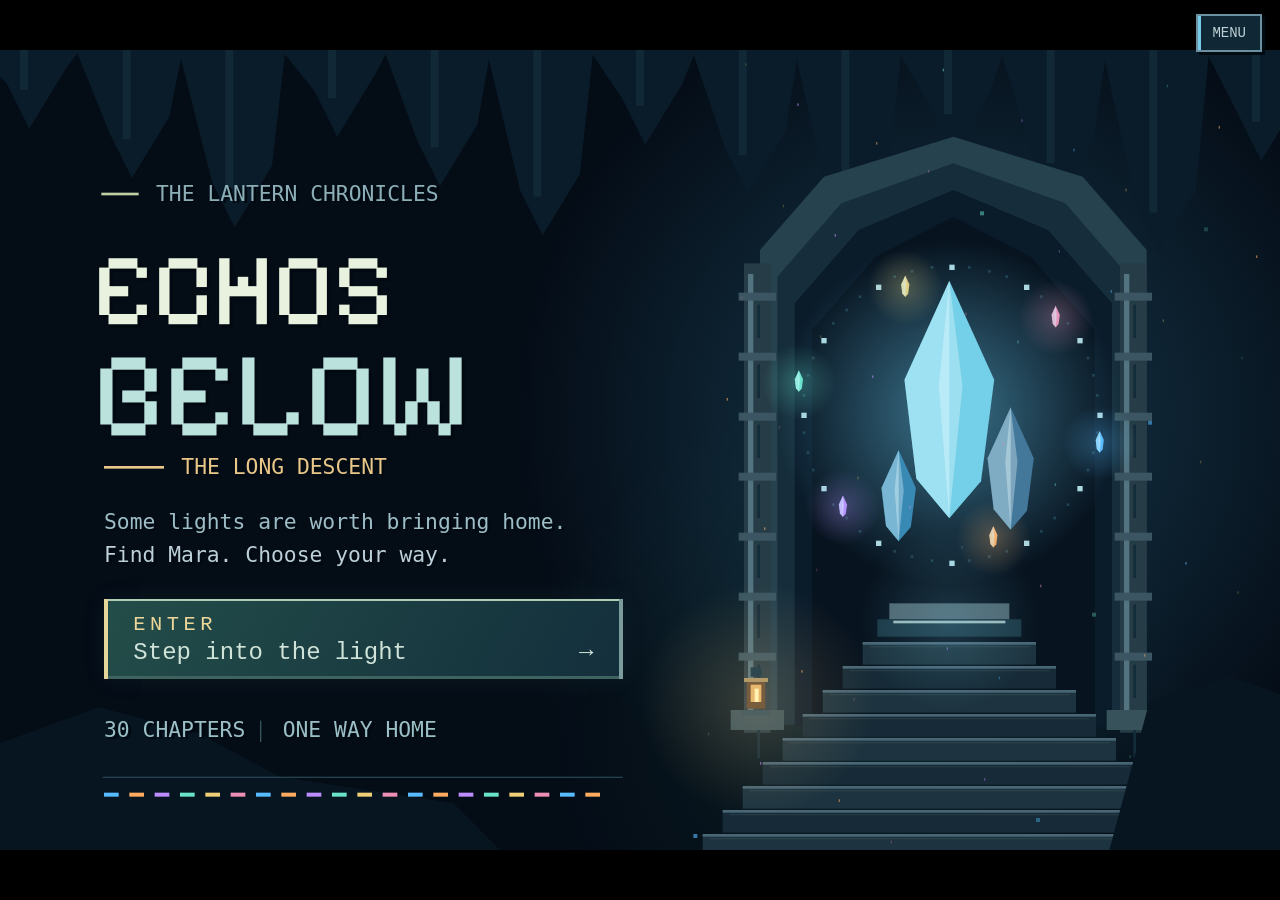
==== echoes_below/index.html @ 2444f286 "Add pixel atmosphere and combat effects with natural voice delivery" ====
<!doctype html>
<html lang="en">
<head>
<meta charset="utf-8"><meta name="viewport" content="width=device-width,initial-scale=1,viewport-fit=cover">
<meta name="theme-color" content="#071018"><link rel="icon" href="./favicon.svg?v=3.4.0" type="image/svg+xml"><link rel="icon" href="./favicon-32.png?v=3.4.0" sizes="32x32" type="image/png"><link rel="apple-touch-icon" href="./apple-touch-icon.png?v=3.4.0" sizes="180x180"><meta name="apple-mobile-web-app-title" content="Echos Below"><meta name="apple-mobile-web-app-capable" content="yes"><meta name="apple-mobile-web-app-status-bar-style" content="black-translucent"><link rel="manifest" href="./manifest.webmanifest">
<title>Echos Below — v3.4.0</title>
<style>
:root{color-scheme:dark;--bg:#0b0b16;--panel:#1a182b;--edge:#655c85;--text:#f5f0ff;--accent:#d8bcff;--mint:#a4f7d2}*{box-sizing:border-box}
body{background:radial-gradient(ellipse at top,#26213b,#0b0b16 70%);font-family:Consolas,'Courier New',monospace;color:var(--text);margin:0;min-height:100vh;padding:12px 12px 35px}
#usernameBadge{position:absolute;top:8px;right:9px;z-index:201;background:#19182de9;color:#bfffe5;border:1px solid #629b89;border-radius:7px;padding:7px 12px;font-weight:bold;font-size:14px}#versionBadge{position:absolute;top:8px;left:9px;z-index:200;background:#201a36ee;color:#dbbaff;border:1px solid #aa88d6;border-radius:7px;padding:7px 11px;font-weight:900;font-size:15px;box-shadow:0 0 12px #0a071b}
.app{width:min(1030px,100%);margin:25px auto 0}.top{display:flex;justify-content:space-between;flex-wrap:wrap;gap:10px;align-items:center;padding:8px 0;color:#cec2e4}.top b{letter-spacing:2px;font-size:17px}.subdued{color:#b4adca}#toast{color:#b1f6d2;min-height:21px;font-size:13px;text-align:right}canvas{display:block;width:100%;height:auto;aspect-ratio:16/10;background:#090810;border:3px solid #9f86c5;image-rendering:pixelated;touch-action:none}button{font:inherit;background:#312849;border:1px solid #8e7db7;padding:9px 13px;border-radius:5px;color:#fff;cursor:pointer}button:hover,button:focus-visible{background:#554470;outline:2px solid #dcc2ff}button:disabled{cursor:not-allowed;opacity:.45}.bar{display:flex;flex-wrap:wrap;gap:8px;align-items:center;justify-content:space-between;margin-top:12px}.bar .left,.bar .right{display:flex;flex-wrap:wrap;gap:7px}.small{font-size:13px;line-height:1.6;color:#bdb4d1}section{background:#171426;border:1px solid var(--edge);padding:13px;border-radius:8px;margin:12px 0}h2{font-size:17px;color:#e0c7ff;margin:0 0 12px}h3{font-size:15px;margin:10px 0;color:#e0c7ff}.two{display:grid;grid-template-columns:1fr 1fr;gap:12px}label{display:inline-flex;gap:6px;align-items:center;margin:5px 5px 5px 0}input,select{font:inherit;color:white;background:#252139;border:1px solid #78698e;padding:8px;border-radius:4px;max-width:100%}#keybindGrid{display:grid;grid-template-columns:repeat(auto-fit,minmax(195px,1fr));gap:6px}#keybindGrid button{margin-left:auto;font-size:12px;min-width:95px}.bindrow{display:flex;align-items:center;border-bottom:1px solid #423950;padding:4px;gap:5px}.bindrow span{flex:1;font-size:13px}.hidden{display:none!important}.notice{border-left:3px solid #a2dbbc;padding-left:9px;color:#b5eacb}#adminPanel{border-color:#c59e66}#adminPanel h2{color:#ffdba3}.inputs{display:flex;flex-wrap:wrap;gap:8px;align-items:center}.controls{margin:5px 0 0}.hint{color:#b7aacb}#accountStatus{font-size:13px;color:#d1b5f1}.footer{margin:20px 0;text-align:center;color:#958aa8;font-size:12px}@media(max-width:720px){.two{grid-template-columns:1fr}body{padding:8px 5px}.app{margin-top:33px}.top b{font-size:14px}.bar{justify-content:center}}
dialog{width:min(720px,94vw);max-height:85vh;overflow:auto;background:#171d30;color:#f1edff;border:1px solid #82bfc7;border-radius:12px;padding:24px;line-height:1.65}dialog::backdrop{background:#030611c9}dialog h2{font-size:22px}dialog button{margin:5px}.quest{border-color:#406b78;background:#111d2c}.quest h2{margin-bottom:5px}.quest p{margin:5px 0}.quest .hint{color:#bce6d9}.journal-memory{border-left:2px solid #76a4b8;padding:8px 14px;margin:12px 0}.journal-memory h3{margin:0}.story-actions{display:flex;flex-wrap:wrap;gap:6px}.quest-location{color:#93b6d0;font-size:13px}#hintText{min-height:1.6em}
</style>
<link rel="preload" href="./fonts/PixelifySans.ttf" as="font" type="font/ttf" crossorigin>
<link rel="stylesheet" href="./player-shell.css?v=3.4.0">
<link rel="stylesheet" href="./multiplayer.css?v=3.4.0">
</head>
<body>
<div id="usernameBadge">GUEST · not logged in</div><div id="versionBadge">ECHOS BELOW · v3.4.0</div>
<div class="app">
  <div class="top"><b>✦ ECHOS BELOW: THE LONG DESCENT</b><div><span id="connectivity">Checking...</span> · <span id="toast" role="status"></span></div></div>
  <canvas id="game" width="960" height="600" tabindex="0" aria-label="Echos Below adventure"></canvas>
  <button id="menuButton" type="button" aria-label="Open main menu">M · MENU</button>
  <dialog id="mainMenuDialog" aria-labelledby="menuTitle"><header class="menu-heading"><div><h2 id="menuTitle">MAIN MENU</h2><p id="menuSubtitle">ECHOS BELOW</p></div><button id="menuBack" type="button">Close</button></header><nav id="menuTabs" aria-label="Menu categories"><button type="button" data-category="journey">Journey</button><button type="button" data-category="character">Character</button><button type="button" data-category="settings">Settings</button></nav><div id="menuLayout"><aside id="menuJourney"><span class="journey-kicker">THE LIGHT YOU CARRY</span><canvas id="menuPortrait" width="160" height="120" aria-label="Your traveler and equipped armor"></canvas><h3 id="menuJourneyTitle"></h3><p id="menuJourneyRoom"></p><div class="journey-meter"><span id="menuJourneyMeter"></span></div><p id="menuJourneyStats"></p></aside><div id="menuChoices"></div></div><div id="menuContent"></div><footer id="menuFooter"><span id="menuBuild"></span><span id="menuKeys"></span></footer></dialog>
  <div class="bar">
    <div class="left"><button id="newBtn">New game</button><button id="continueBtn">Continue</button><button id="creditsBtn" class="hidden">Replay credits</button><button id="pauseBtn">Pause</button><button id="mapBtn">Map</button><button id="settingsBtn">Keybind settings</button><button id="fullscreenBtn">Fullscreen</button><button id="musicBtn">Music: On</button></div>
    <div class="right"><button id="saveBtn">Manual save</button><button id="loadBtn">Load save</button><button id="exportBtn">Export</button><button id="importBtn">Import</button><input id="importFile" type="file" accept=".json,application/json" hidden></div>
  </div>
  <p class="small controls">Control instructions are available in How to Play and Controls.</p>
  <section class="quest" aria-label="Story and guidance"><div class="quest-location" id="roomLocation">A lantern has come home without its owner.</div><h2 id="questTitle">Find Mara. Return the stolen light.</h2><p id="questObjective">Start a new game, or continue your existing save.</p><p id="hintText" class="hint" role="status">Ask for a hint whenever you need one.</p><div class="story-actions"><button id="hintBtn">Hint (H)</button><button id="journalBtn">Journal (J)</button></div></section>
  <dialog id="shopDialog" aria-labelledby="shopTitle"><header class="market-heading"><h2 id="shopTitle">Brindle’s marketplace</h2><button id="closeShop">Close market</button></header><div class="merchant-header"><canvas id="merchantPortrait" width="240" height="150" aria-label="Brindle, the animated shopkeeper"></canvas><div><p id="shopIntro"></p><p id="merchantVoiceStatus" role="status"></p><details id="merchantConversations"><summary>Talk to Brindle</summary><div id="merchantQuestions"></div></details></div></div><button id="shopInventory">Open inventory</button><div id="shopStock"></div></dialog>
  <dialog id="characterDialog" aria-labelledby="characterTitle"><h2 id="characterTitle">Choose your traveler</h2><p>Six travelers. One shared journey. Each traveler carries a different strength. Choose the way you want to survive.</p><div id="characterChoices" class="character-choices"></div><button id="beginJourney">Begin journey</button><button id="cancelCharacter">Back</button></dialog>
  <dialog id="inventoryDialog" aria-labelledby="inventoryTitle"><h2 id="inventoryTitle">Your small pack</h2><p id="inventorySummary"></p><div id="equipmentSlots" class="equipment-slots"></div><div id="inventorySlots" class="inventory-slots"></div><button id="closeInventory">Close pack</button></dialog>
  <dialog id="graceDialog" aria-labelledby="graceTitle"><h2 id="graceTitle"></h2><p id="graceIntro"></p><p id="graceStats"></p><div id="graceChoices" class="grace-grid"></div><button id="closeGrace">Leave grace</button></dialog>
  <dialog id="skillDialog" aria-labelledby="skillTitle"><h2 id="skillTitle">Lantern abilities</h2><p>Use one ability per encounter. Abilities are ready again in the next battle.</p><div id="skillChoices"></div><button id="closeSkill">Back to battle</button></dialog>
  <dialog id="journalDialog" aria-labelledby="journalTitle"><h2 id="journalTitle">The lantern journal</h2><div id="journalContent"></div><button id="closeJournal">Back to the journey</button></dialog>
  <dialog id="puzzleDialog" aria-labelledby="puzzleTitle"><h2 id="puzzleTitle"></h2><p id="puzzleClue"></p><p id="puzzleProgress" role="status"></p><div id="puzzleChoices"></div><button id="closePuzzle">Leave for now</button></dialog>
  <section id="savePanel" class="hidden"><h2>LOCAL SAVE SLOTS</h2><div id="slots"></div><div class="small">Saved games stay in this browser. Export a backup before clearing browser data. Cloud saves are optional and separate.</div></section>
  <section id="settingsPanel" class="hidden"><h2>KEYBIND SETTINGS</h2><p class="small">Click a key, then press the replacement key. Escape cancels remapping. All controls use the physical keyboard, and arrow keys work by default.</p><div id="keybindGrid"></div><p><button id="resetBinds">Reset default keybinds</button><button id="closeSettings">Close settings</button></p></section>
  <div class="two">
    <section id="accountPanel"><h2>PLAYER LOGIN & CLOUD SAVES <span id="accountStatus">Guest</span></h2>
      <p id="cloudMessage" class="small notice">Guest mode is ready. Optional online account setup is not configured yet.</p>
      <div id="authFields"><label>Username <input id="username" type="text" autocomplete="username" maxlength="20" placeholder="3–20 letters/numbers/_"></label><label>Password <input id="password" type="password" autocomplete="current-password" placeholder="6+ characters"></label><div><button id="signupBtn">Create account</button> <button id="loginBtn">Log in</button></div></div>
      <div id="authActions" class="hidden"><button id="logoutBtn">Log out</button><button id="cloudSaveBtn">Upload cloud save</button><button id="cloudLoadBtn">Download cloud save</button></div>
      <p class="player-account-help small">Sign in to use cloud saves across devices. Guest saves stay in this browser.</p><p class="admin-account-help small">Username accounts require the site owner to configure Supabase and disable email confirmation. Username-only accounts cannot recover passwords by email. No account is needed to play or save locally, even offline.</p>
    </section>
    <section><h2>GAME STATUS</h2><div id="stats" class="small">Start a game to see your progress.</div><div id="progress" class="small"></div><p class="small">Explore, encounter enemies, use ACT or MERCY, and return to the crystal checkpoints. This is a growing prototype, not yet a complete full-length campaign.</p></section>
  </div>
  <section id="adminPanel" class="hidden"><h2>⚙ DEVELOPER TEST LAB</h2><p id="adminStatus" class="small">Testing controls</p>
    <div class="inputs"><button data-admin="heal">Full HP</button><button data-admin="items">+10 Glowberries</button><button data-admin="next">Next room</button><button data-admin="boss">Jump to boss</button><button data-admin="clear">Clear current foe</button><button data-admin="checkpoint">Set checkpoint</button><button data-admin="invincible">Toggle invincibility</button></div>
    <div class="inputs"><button type="button" data-admin="devil">Equip Devil gear</button><span class="small">Devil blade, crown, chest and legs · highest grade · verified admin only</span></div><div class="inputs admin-coins"><label for="adminCoinAmount">Coins to add</label><input id="adminCoinAmount" type="number" min="1" max="999999" step="1" value="100" inputmode="numeric"><button type="button" data-admin="coins">Add Coins</button></div>
    <div class="inputs"><label>Chapter <select id="adminChapter"></select></label><label>Room <select id="adminRoom"></select></label><button id="teleportBtn">Teleport</button></div>
    <div class="inputs"><button type="button" data-admin="market-next">Next market</button><label>Choose market <select id="adminMarket"></select></label><button type="button" data-admin="market-select">Teleport to market</button></div><p class="small">Only the verified KingKippy account can use these controls. There is no guest or local bypass. Test changes affect your own progress only.</p>
  </section>
  <div class="footer">© Echos Below — Original fantasy RPG prototype · Build v3.4.0 · Online-ready / Offline-playable</div>
</div>
<canvas id="fallenTraveler" width="160" height="120" hidden></canvas>
<button id="titleEnter" type="button" aria-label="Enter the game" hidden><span class="title-enter-word">ENTER</span><span class="title-enter-sub">Step into the light <span aria-hidden="true">→</span></span></button>
<script src="./campaign-expansion.js?v=3.4.0"></script>
<script src="./enemy-motion.js?v=3.4.0"></script>
<script src="./voice-director.js?v=3.4.0"></script>
<script src="./audio-fx.js?v=3.4.0"></script>
<script src="./campaign-progression.js?v=3.4.0"></script>
<script src="./chapter-music.js?v=3.4.0"></script>
<script src="./story.js?v=3.4.0"></script>
<script src="./boss-rewards.js?v=3.4.0"></script>
<script src="./expeditions.js?v=3.4.0"></script>
<script src="./credits.js?v=3.4.0"></script>
<script src="./item-system.js?v=3.4.0"></script>
<script src="./loot-system.js?v=3.4.0"></script>
<script src="./merchant.js?v=3.4.0"></script>
<script src="./last-echo-voice.js?v=3.4.0"></script>
<script src="./avatar-art.js?v=3.4.0"></script>
<script src="./title-scene.js?v=3.4.0"></script>
<script src="./weapon-effects.js?v=3.4.0"></script>
<script src="./weapon-motion.js?v=3.4.0"></script>
<script src="./weapon-vfx.js?v=3.4.0"></script>
<script src="./scene-vfx.js?v=3.4.0"></script>
<script src="./weapon-identities.js?v=3.4.0"></script>
<script src="./world-mobs.js?v=3.4.0"></script>
<script src="./character-art.js?v=3.4.0"></script>
<script src="./overworld-art.js?v=3.4.0"></script>
<script src="./angel-revival.js?v=3.4.0"></script>
<script src="./last-echo-finale.js?v=3.4.0"></script>
<script src="./combat-director.js?v=3.4.0"></script>
<script defer src="./touch-controls.js?v=3.4.0"></script>
<script src="./multiplayer.js?v=3.4.0"></script>

<script>
(()=>{'use strict';
const VERSION='3.4.0',BUILD='20261018.26',LEGACY='echoesBelowLongDescent_v2',SAVE_PREFIX='echoesBelowV4_slot_',BIND_KEY='echoesBelowV4_controls',SET_KEY='echoesBelowV4_lastSlot';
const memoryStorage=new Map();
const storage=(()=>{try{const t=window.localStorage;t.getItem('__echo_test__');return t}catch{return{getItem:k=>memoryStorage.has(k)?memoryStorage.get(k):null,setItem:(k,v)=>memoryStorage.set(k,String(v)),removeItem:k=>memoryStorage.delete(k)}}})();
const canvas=document.getElementById('game'),ctx=canvas.getContext('2d');ctx.imageSmoothingEnabled=false;
const by=id=>document.getElementById(id);const W=960,H=600;
function smallTextSize(){return (window.innerWidth||960)<960?18:16;}
function fitLabel(value,width){const max=Math.floor(width/(smallTextSize()*.61));return value.length>max?value.slice(0,max-1)+"…":value;}
// Draw in logical game coordinates, with enough real pixels for the display and browser zoom.
let renderScale=1,modalFrameVisible=false,portraitLastDraw=-Infinity;
function prepareDisplay(){
 const box=canvas.getBoundingClientRect?.();
 const fit=box&&box.width>0&&box.height>0?Math.min(box.width/W,box.height/H):1;
 const density=Math.max(.5,Math.min(4,Math.round(fit*(window.devicePixelRatio||1)*60)/60));
 const width=Math.round(W*density),height=Math.round(H*density);
 const resized=canvas.width!==width||canvas.height!==height;if(resized){canvas.width=width;canvas.height=height;}
 renderScale=width/W;ctx.setTransform(renderScale,0,0,height/H,0,0);ctx.imageSmoothingEnabled=false;return resized;
}
const campaign=window.EchoesStory.chapters;
const lastChapter=campaign.length-1,totalRooms=campaign.reduce((n,c)=>n+c.rooms.length,0);
const miniRoom=c=>c===lastChapter?1:4,bossRoom=c=>campaign[c].rooms.length-1;
const roomCount=c=>campaign[c]?.rooms.length||7;
let endingPage=0,creditsEndTime=0,creditsDoorAge=0,noteFade=0;
function travelerTrait(){return window.EchoesAvatars.get(game?.character).trait;}
function marketRoom(c){return c<lastChapter&&(c+1)%3===0?2:-1;}
const marketChapters=campaign.map((_,c)=>c).filter(c=>marketRoom(c)>=0);
const chapterNames=campaign.map(c=>c.title);
const enemyNames=['Toll Warden','Thorn Sprout','Harvest Attendant','River Guard','Paper Sentinel','Shopkeeper’s Shadow','Coal Tender','Minute Keeper','Thorn Mender','Pressure Spirit','Cracked Soloist','Ticket Guard','Moth Guide','Star Sentinel','Saluting Armor','Hearth Guard','Ink Witness','Bridge Rearguard','Heart Regulator','Town Sentinel'];
enemyNames.splice(19,0,...window.EchosExpansion.chapters.map(c=>c.ordinary));
const bossNames=campaign.map(c=>c.boss);
const defaults={up:'KeyW',down:'KeyS',left:'KeyA',right:'KeyD',confirm:'KeyE',back:'KeyX',save:'KeyC',pause:'KeyP',map:'KeyG',menu:'KeyM',dodge:'Space',inventory:'KeyI',settings:'KeyK',sprint:'ShiftLeft',hint:'KeyH',journal:'KeyJ'};
let bindings={...defaults};try{let b=JSON.parse(storage.getItem(BIND_KEY)||'null');if(b&&typeof b==='object')for(let a in defaults)if(typeof b[a]==='string'&&b[a].length<50)bindings[a]=b[a]}catch{}
try{const old=JSON.parse(storage.getItem(BIND_KEY)||'null');if(old?.collect){bindings.confirm='KeyE';storage.setItem(BIND_KEY,JSON.stringify(bindings));}}catch{}for(const action of Object.keys(bindings))if(action!=='dodge'&&bindings[action]==='Space')bindings[action]=defaults[action];
if(bindings.map===bindings.menu)bindings.map='KeyG';
let slot=1,game=null,screen='title',previousScreen='world',dialog=[],afterDialog=null,menu=0,battle=null,bullets=[],battleTime=0,invTime=0,elapsed=0,paused=false,hotMessage='',hotTimer=0,remap=null;
let held=new Set(),pressed=new Set(),pendingKey=null,developerAuthorized=false,onlineAdmin=false;
window.EchosVoiceJourney=()=>game?.runSeed||'title';window.EchosAdminAccess=()=>onlineAdmin;
let endingTime=0,creditsTime=0,titleTransition=null,chapterReveal=0;
let musicEnabled=window.EchoesAudio.settings.musicEnabled,audioCtx=null,musicClock=0,musicStep=0;
const melodies={credits:[0,7,12,10,7,5,3,7,12,15,14,10,7,5,3,0],roam:[0,3,7,10,7,3,2,5,7,12,10,5,0,3,7,5],boss:[0,0,7,6,0,10,7,6,3,3,10,7,5,3,2,0]};
function tone(freq,duration,volume=.045,type='triangle',pan=0){if(!audioCtx||!musicEnabled)return;if(window.EchoesMerchant?.speaking||window.EchoesLastVoice?.speaking)volume*=.22;let now=audioCtx.currentTime,o=audioCtx.createOscillator(),gain=audioCtx.createGain();o.type=type;o.frequency.value=freq;gain.gain.setValueAtTime(.0001,now);gain.gain.exponentialRampToValueAtTime(volume,now+.018);gain.gain.exponentialRampToValueAtTime(.0001,now+duration);o.connect(gain);gain.connect(window.EchoesAudio.musicBus||audioCtx.destination);o.start(now);o.stop(now+duration+.02)}
function enableAudio(){audioCtx=window.EchoesAudio.unlock()||audioCtx;}
function fx(name,options={}){if(game&&screen==='world')window.EchoesWeaponVFX.emit(name,game.x,game.y);return window.EchoesAudio.play(name,options);}
addEventListener('pointerdown',enableAudio,{capture:true});addEventListener('keydown',enableAudio,{capture:true});
document.addEventListener('click',e=>{const b=e.target.closest?.('button');if(b&&!b.disabled){enableAudio();fx('menuConfirm');}},true);
document.addEventListener('pointerover',e=>{if(e.target.closest?.('button:not(:disabled)'))fx('menuMove');});
function audioSlider(label,key){const row=document.createElement('label'),name=document.createElement('span'),input=document.createElement('input'),value=document.createElement('output');row.className='audio-slider';name.textContent=label;input.type='range';input.min='0';input.max='100';input.step='5';input.value=Math.round(window.EchoesAudio.settings[key]*100);input.setAttribute('aria-label',label);value.textContent=input.value+'%';input.oninput=()=>{window.EchoesAudio.configure({[key]:Number(input.value)/100});value.textContent=input.value+'%';};input.onchange=()=>fx('menuConfirm');row.append(name,input,value);by('menuContent').append(row);}
let musicThemeKey='';
function musicTick(dt){if(!musicEnabled||!audioCtx||audioCtx.state!=='running')return;const combat=['battle','dodge','strike','defeat','revive'].includes(screen),closing=['ending','credits','creditsEnd'].includes(screen),theme=(game?.chapter||0)+':'+(closing?'credits':combat?'combat':'roam');if(theme!==musicThemeKey){musicThemeKey=theme;musicStep=0;musicClock=0;}musicClock-=dt;if(musicClock>0)return;if(closing){const notes=melodies.credits,n=notes[musicStep++%notes.length];tone(164.81*Math.pow(2,n/12),.38,.026,'triangle');if(musicStep%4===0)tone(82.41,.8,.014,'sine');musicClock=440;return;}const part=window.EchoesMusic.step(game?.chapter||0,musicStep++,combat);for(const event of part.events)tone(event.frequency,event.duration,event.volume,event.type,event.pan);musicClock=part.beat;}
// Player menus live in the same private scope as gameplay and verified auth.
let menuCategory='journey';
let shellPage='home',movedPanels=[],hintTimer=0,hintOverlay='',immersiveWanted=true;
try{immersiveWanted=storage.getItem('echoesBelow_fullscreen')!=='off'}catch{}
function releaseControls(){window.EchoesLastVoice.stop();worldStrike=null;worldDodge=null;stopWalking();heartTouch=null;window.EchoesTouch?.releaseAll();held.clear();pressed.clear();if(document.pointerLockElement===canvas)document.exitPointerLock?.();}
function requestImmersive(){if(!immersiveWanted||document.fullscreenElement||!document.documentElement?.requestFullscreen)return;try{Promise.resolve(document.documentElement.requestFullscreen()).then(()=>window.EchoesTouch?.requestLandscape()).catch(()=>{})}catch{}}
function restoreMenuPanels(){for(const item of movedPanels){if(item.next&&item.next.parentNode===item.parent)item.parent.insertBefore(item.panel,item.next);else item.parent.append(item.panel);item.panel.classList.remove('shell-panel');item.panel.classList.toggle('hidden',item.hidden);}movedPanels=[];}
function moveMenuPanel(id){const panel=by(id);movedPanels.push({panel,parent:panel.parentNode,next:panel.nextSibling,hidden:panel.classList.contains('hidden')});panel.classList.remove('hidden');panel.classList.add('shell-panel');by('menuContent').append(panel);}
function closeMainMenu(){fx('menuBack');if(by('mainMenuDialog').open)by('mainMenuDialog').close();restoreMenuPanels();remap=null;releaseControls();focusGame();}

function setMenuCategory(category){menuCategory=category;for(const button of by('menuChoices').querySelectorAll('button'))button.hidden=!!button.dataset.category&&button.dataset.category!==category;for(const tab of by('menuTabs').querySelectorAll('button')){const active=tab.dataset.category===category;tab.classList.toggle('active',active);tab.setAttribute('aria-pressed',String(active));}}
function renderJourneyCard(){const c=game?.chapter||0;by('menuJourneyTitle').textContent=game?chapterData().title:'The descent awaits';by('menuJourneyRoom').textContent=game?'CHAPTER '+String(c+1).padStart(2,'0')+' / 30 · '+roomData().name:'A borrowed light. A way home.';by('menuJourneyStats').textContent=game?'HP '+game.hp+' / '+game.maxHp+'     ◇ '+game.gold:'Choose a traveler. Begin your story.';by('menuJourneyMeter').style.width=(game?(c*7+game.room+1)/totalRooms*100:0)+'%';window.EchoesAvatars.portrait(by('menuPortrait').getContext('2d'),game?.character||'wanderer',0,true,game?.inventory.equipped||{});}

function menuAction(label,detail,fn,primary=false){const button=document.createElement('button'),title=document.createElement('strong'),sub=document.createElement('small');button.className='menu-'+({'Save & load':'save','New game':'save','Controls & keybinds':'controls','Account & cloud':'account'}[label]||label.toLowerCase().split(' ')[0]);title.textContent=label;sub.textContent=detail;const icon=document.createElement('span');icon.className='menu-icon';icon.setAttribute?.('aria-hidden','true');button.append(icon,title,sub);if(primary)button.classList.add('primary-menu-action');const category=['Inventory','Relics & discoveries','Rarity guide'].includes(label)?'character':['Controls & keybinds','Display','Mobile / tablet','Sound','Account & cloud','How to play','Admin dashboard','Player view'].includes(label)?'settings':'journey';if(!primary&&!['New game','Save & load'].includes(label))button.dataset.category=category;button.onclick=fn;by('menuChoices').append(button);return button;}
function detailText(text,className=''){const p=document.createElement('p');p.textContent=text;if(className)p.className=className;by('menuContent').append(p);return p;}
function actionButton(label,fn,host=by('menuContent')){const b=document.createElement('button');b.textContent=label;b.onclick=fn;host.append(b);return b;}
function renderMainMenu(page='home'){
 restoreMenuPanels();if(document.documentElement?.style?.setProperty)document.documentElement.style.setProperty('--crystal',uiAccent());shellPage=page;by('mainMenuDialog').dataset.page=page;by('menuTabs').hidden=page!=='home';by('menuLayout').hidden=page!=='home';by('menuChoices').replaceChildren();by('menuContent').replaceChildren();by('menuBack').textContent=page==='home'?'Close':'Back';
 const headings={rarities:'ITEM RARITIES',home:'YOUR JOURNEY',mobile:'MOBILE / TABLET',new:'NEW JOURNEY',saves:'SAVE & LOAD',map:'DESCENT MAP',relics:'RELICS & DISCOVERIES',controls:'CONTROLS & KEYBINDS',display:'DISPLAY',sound:'SOUND',account:'ACCOUNT & CLOUD SAVES',progress:'YOUR JOURNEY',help:'HOW TO PLAY',inventory:'INVENTORY'};
 by('menuTitle').textContent=headings[page]||'MAIN MENU';by('menuSubtitle').textContent=page==='new'?'CHAPTER 01 · THE FORGOTTEN GATE':game?'Chapter '+(game.chapter+1)+' · '+roomData().name:'ECHOS BELOW · THE BORROWED LIGHT';
 by('menuBuild').textContent='VERSION '+VERSION+' · BUILD '+BUILD;by('menuKeys').textContent=['controls','help'].includes(page)?'Choose an action to view its controls.':'';
 if(page==='home'){
  menuAction(game?'Resume':'Start game','Return to the lantern',()=>{closeMainMenu();if(screen==='title'){by('titleEnter').focus();return;}requestImmersive();enableAudio();paused=false;if(!game)continueGame();},true);
  menuAction('New game','Start from chapter 1, room 1',()=>{renderMainMenu('new');});
  menuAction('Save & load','slots, backups and imports',()=>renderMainMenu('saves'));
  menuAction('Multiplayer','Private rooms · 1–4 signed-in travelers',()=>{closeMainMenu();window.EchosMultiplayer.open();});
  menuAction('Map','the thirty districts',()=>renderMainMenu('map'));
  menuAction('Journal','memories you found',()=>{if(!game){renderMainMenu('progress');detailText('Your journal starts when you read a marked object.');return;}closeMainMenu();openJournal();});
  menuAction('Hints','A little guidance from Wick',()=>{closeMainMenu();showHint();});
  menuAction('Controls & keybinds','every action can be viewed here',()=>renderMainMenu('controls'));
  menuAction('Display','Fullscreen preferences',()=>renderMainMenu('display'));
  menuAction('Mobile / tablet','Landscape play and touch controls',()=>renderMainMenu('mobile'));
  menuAction('Sound','Music, effects and volume',()=>renderMainMenu('sound'));
  menuAction('Account & cloud','Sign in or continue as a guest',()=>renderMainMenu('account'));
  menuAction('Rarity guide','Item grades, colors and where to find them',()=>renderMainMenu('rarities'));
  menuAction('Relics & discoveries','Optional trails and equipment bonuses',()=>renderMainMenu('relics'));
  if(game?.expedition)menuAction('Return to story','Keep discoveries and leave this trail',()=>{closeMainMenu();returnFromExpedition();});
  if(screen==='world'&&canGoBack())menuAction('Previous room',backExitLabel()+' · keep your discoveries',()=>{closeMainMenu();moveBack();});
  menuAction('Inventory','Ten bag slots and four equipment slots',()=>{closeMainMenu();openInventory(!!battle&&screen==='battle');});
  menuAction('Progress','Objective, equipment and choices',()=>renderMainMenu('progress'));
  menuAction('How to play','Movement, encounters and checkpoints',()=>renderMainMenu('help'));
  if(game?.ended)menuAction('Replay credits','The colors you carried home',()=>{closeMainMenu();beginCredits();});
  if(onlineAdmin)menuAction(developerAuthorized?'Player view':'Admin dashboard','Verified KingKippy tools',()=>{closeMainMenu();setAdmin(!developerAuthorized,'KingKippy — verified administrator');});
 }else if(page==='new'){
  detailText('Every new journey begins at chapter 1, room 1 with fresh equipment and story progress. Choose a slot below. Existing saves in other slots stay untouched.','menu-detail');refreshSlots(true);moveMenuPanel('savePanel');
 }else if(page==='saves'){
  detailText('Use a different empty slot if you want to keep your current journey.');refreshSlots();moveMenuPanel('savePanel');
  actionButton('Save current slot',()=>{if(game)save();else detailText('Start a game first.');});actionButton('Export backup',saveExport);actionButton('Import backup',()=>by('importFile').click());
 }else if(page==='controls'){renderBinds();moveMenuPanel('settingsPanel');
 }else if(page==='account'){moveMenuPanel('accountPanel');
 }else if(page==='display'){
  actionButton('Weapon effects: '+(window.EchoesWeaponVFX.reduced?'Reduced':'Full'),()=>{window.EchoesWeaponVFX.configure(!window.EchoesWeaponVFX.reduced);renderMainMenu('display');});detailText('Full effects show elemental blade energy, luminous crescents and crystal bursts. Reduced effects keep the weapon style with fewer particles and softer trails.');
  detailText('The game always fills the window. Browser fullscreen also hides the browser tabs and address bar.');

  actionButton(document.fullscreenElement?'Exit browser fullscreen':'Enter browser fullscreen',async()=>{if(document.fullscreenElement){immersiveWanted=false;try{await document.exitFullscreen()}catch{}}else{immersiveWanted=true;requestImmersive();}try{storage.setItem('echoesBelow_fullscreen',immersiveWanted?'on':'off')}catch{}setTimeout(()=>{if(by('mainMenuDialog').open)renderMainMenu('display');},100);});
  actionButton('Fullscreen on play: '+(immersiveWanted?'On':'Off'),()=>{immersiveWanted=!immersiveWanted;try{storage.setItem('echoesBelow_fullscreen',immersiveWanted?'on':'off')}catch{}renderMainMenu('display');});
 }else if(page==='mobile'){
 detailText('Play sideways on phones and tablets. Touch controls appear automatically on touch devices, with Interact, Hint and Pause on the right. In 2D, tap a place or object to walk there, then use Interact to read, collect or use it. Use Dodge against the small roaming enemies.','menu-detail');detailText('During battle dodging, drag the left joystick to move the heart. Small drags move slowly; release to stop. During attacks, you can also hold and drag directly inside the heart arena. Tap a battle action to choose it. Menus and shops work by touch.');actionButton('Touch controls: '+(window.EchoesTouch?.active?'On':'Off'),()=>{window.EchoesTouch?.setActive(!window.EchoesTouch.active);renderMainMenu('mobile');});actionButton('Landscape fullscreen',()=>{window.EchoesTouch?.setActive(true);immersiveWanted=true;requestImmersive();});actionButton('Use device detection',()=>{window.EchoesTouch?.useDetection();renderMainMenu('mobile');});detailText('If your browser cannot lock landscape, turn the device yourself. Portrait mode shows a rotation prompt.');
 }else if(page==='sound'){const prefs=window.EchoesAudio.settings;detailText('Now playing · '+window.EchoesMusic.themes[game?.chapter||0].name);detailText('Original chapter music and pixel sound effects have separate volume controls.');actionButton(musicEnabled?'Turn music off':'Turn music on',()=>{by('musicBtn').click();renderMainMenu('sound');});actionButton(prefs.effectsEnabled?'Turn sound effects off':'Turn sound effects on',()=>{window.EchoesAudio.configure({effectsEnabled:!window.EchoesAudio.settings.effectsEnabled});enableAudio();fx('menuConfirm');renderMainMenu('sound');});audioSlider('Music volume','musicVolume');audioSlider('Sound effects volume','effectsVolume');actionButton(prefs.voicesEnabled?'Turn voices off':'Turn voices on',()=>{window.EchoesAudio.configure({voicesEnabled:!window.EchoesAudio.settings.voicesEnabled});renderMainMenu('sound');});audioSlider('Character voice volume','voiceVolume');detailText('Brindle uses a warm older voice; the Last Echo uses a quieter, darker delivery. The clearest available English voice is chosen automatically. Spoken sound varies by device; the text remains available.');actionButton('Test sound effects',()=>{enableAudio();fx('kill',{weapon:6});});
 }else if(page==='map'){
  const grid=document.createElement('div');grid.className='chapter-menu-grid';for(let i=0;i<campaign.length;i++){const p=document.createElement('p');p.textContent=String(i+1).padStart(2,'0')+' · '+campaign[i].title;if(game?.chapter===i)p.className='current';grid.append(p);}by('menuContent').append(grid);detailText('OPTIONAL TRAILS · 18 new maps');for(const r of window.EchoesExpeditions.regions)detailText(r.title+' — entrance in chapter '+(r.chapter+1)+', room 2'+(game&&trailClaimed(r.id)?' · relic found':''));
  }else if(page==='rarities'){
 detailText('FIVE GRADES · Basic, Rare, Strong, Legends and Godlike. The full pool has 40 pieces of equipment. Each shop has two saved equipment offers; supplies and learned abilities remain separate.');
 const c=game?.chapter||0,shop=itemData().chances(c),chest=itemData().chances(c,'chest'),keys=['basic','rare','strong','legends','godlike'],pct=n=>(n*100).toFixed(2).replace(/\.?0+$/,'')+'%';
 for(const r of itemData().rarities.filter(r=>r.rank<5)){const card=document.createElement('section'),name=document.createElement('h3'),text=document.createElement('p');card.className='relic-card';card.style.borderColor=r.color;name.textContent=r.name.toUpperCase();name.style.color=r.color;const key=keys[r.rank];text.textContent='Base shop '+pct(itemData().baseShop[key])+' · Chapter '+(c+1)+' shop '+pct(shop[key])+' · Chest '+pct(chest[key]);card.append(name,text);by('menuContent').append(card);}
 detailText('Base market gear weights: Basic 75%, Rare 16%, Strong 7%, Legends 1.7%, Godlike 0.3%. Better grades grow slowly with depth. Godlike unlocks in chapter 16; early weight stays Basic. The cards show exact current rates. Chests favor Rare gear and never contain Basic. Godlike Totems cost 55 coins and appear in chapter 16+ markets.');
 detailText('A memory chest appears every ninth campaign room. Chests never contain Basic gear: their higher-grade odds grow with chapter, and Godlike remains chapter 16+. One reward per chest. Full packs leave the same reward waiting. Backtracking and reloading cannot farm or reroll a chest.');
 detailText('New journeys receive a fresh stock seed. Each shop offers one weapon and one armor piece, chosen from the full eligible pool. Reloading keeps the offers. The same device avoids repeating the previous journey’s exact shop pair; a finite item pool means different players can occasionally share offers. Existing owned equipment is preserved.');
 detailText('Equipment prices: Basic 3–6, Rare 8–11, Strong 14–22, Legends 34–45, Godlike 50–90 coins. Totem of the Angels remains exactly 55. Guardian relics keep their independent 12% reward roll; earned trail relics and finale treasures remain guaranteed.');
 }else if(page==='relics'){renderRelicsPage();
 }else if(page==='progress'){
  if(!game)detailText('Start or continue a game to see your journey.');else{updateStats();detailText(chapterData().goal,'menu-detail');detailText(objective());detailText(by('stats').textContent);detailText(by('progress').textContent);detailText('Grace gifts · '+graceSummary());}
 }else if(page==='help'){
  detailText('Click or tap the floor to walk there. Click a marked object to walk over, then press E to interact, read or collect. Walk near keys, coins, glowberries or equipment and press E to collect them; mobile players use Collect. Keyboard direction keys are used only for battle dodging. E also continues story text and confirms battle choices. Shift sprints.');detailText('ACT helps you understand a foe. MERCY ends a peaceful encounter once it is ready. ITEM heals. SKILL uses a learned ability.');detailText('Regular Graces share room 5 with the miniboss; Angel Graces share room 7 with the chapter boss. The final chapter instead uses rooms 2 and 3. Both heal, save, anchor your respawn and offer one permanent gift. Regular gifts: Damage +2, Hearts +2, Intelligence +1–2, Defense +1, Healing +2 or Movement +3%. Angel gifts: Damage +3, Hearts +3, Intelligence +2–3, Defense +2, Healing +3 or Movement +4%. Each grace gives its gift only once. The final chapter has larger rainbow graces, and the final Angel Grace is the largest. Some east passages require a key from the previous room. Markets appear in room 3 every three chapters: chapters 3, 6, 9, 12, 15, 18, 21, 24 and 27. The final chapter has three rooms, with a miniboss in room 2 and the Last Echo in room 3. Every chapter has seven rooms: a miniboss in room 5 and the main boss in room 7. Boss attack marks warn before shots arrive. H offers navigation guidance, and J keeps your discovered memories.');for(const u of graceUpgrades)detailText(u.label+(u.id==='skill'?' +1–2':'')+' · '+u.description);detailText('Totem of the Angels costs exactly 55 coins at Brindle’s shops. Keep it in your bag: it automatically consumes one to restore full HP in a boss or miniboss fight, with an angel revival. Last Light triggers first if prepared. It cannot be used manually or against roaming enemies.');detailText('Every miniboss victory grants all normal Grace bonuses with +2 extra each: +4 damage, +4 HP, +3–4 Intelligence, +3 defense, +4 healing and +5% movement. Main boss victories grant all normal bonuses with +1 extra each: +3 damage/HP/healing, +2–3 Intelligence, +2 defense and +4% movement. Each bundle is awarded once, including peaceful victories. Enemy health/damage account for this growth.');detailText('Each main guardian has a unique passive relic: 12% relic, otherwise chapter-scaled coins: 5 + 3 per chapter after chapter 1. The final guardian guarantees the Rainbow Relic of the Gods, which maximizes permanent attributes, and the Sword of Life keepsake for a future game.');detailText('Finds are scarce: two glowberries and two loose coins per eight main rooms. Miniboss coins scale from 3 in chapter 1 by +2 each chapter (chapter 6: 13). Main bosses award their relic or coins, starting at 5 and increasing by 3 each chapter, except the guaranteed finale treasures. Equipment has five rarities: Basic, Rare, Strong, Legends and Godlike. Shop base weights are 75%, 16%, 7%, 1.7% and 0.3%; better grades grow more likely in later chapters. Godlike unlocks in chapter 16. Shops offer two pieces per journey, and a memory chest every nine rooms contains no Basic gear. M > Rarity guide shows current odds and prices. Gear drops themselves are rare. Ordinary goblins do not drop coins or berries, but may leave equipment. Each roaming enemy also has an independent 25% chance to drop a healing mote: collect it with E to restore 10 HP, up to your maximum. Motes use no inventory slot and stay on the ground when your health is full. Boss health, damage, armor and the understanding needed for MERCY grow with chapter depth, independently of your character. Early equipment cannot withstand late guardians: a fresh traveler’s 24 HP is less than one hit from the final boss. Better weapons break through their defenses; armor reduces every hit, and grace gifts permanently improve your build.');for(const p of window.EchoesAvatars.presets)detailText(p.name+' · '+p.trait.label+' · '+p.trait.description);detailText('RARITIES · Basic is pale green, Rare blue, Strong violet, Legends orange, Godlike gold. Open Rarity guide for all five grades, chapter-adjusted shop/chest odds and price ranges. Your already-owned items are preserved.');detailText('Intelligence makes every ACT build more understanding, so guardians can become ready for MERCY sooner. It also improves all six abilities. Equip one weapon and head, chest and leg armor. Your bag has 10 slots including a glowberry pouch; potions stack. New Game clears all journey progress, gifts, inventory, gear, supplies, coins and choices.');detailText('I opens the inventory. Left-click moves; right-click swings your equipped weapon or fists. E interacts, reads and collects nearby objects. Space performs a short dodge roll against roaming enemies only, with a brief recovery between rolls. Boss and miniboss fights have no roll. Mobile has Attack, Interact and Dodge buttons. M opens this menu at any time. All shortcuts are listed and can be changed under Controls & keybinds.');
 }
 if(page==='home'){renderJourneyCard();setMenuCategory(menuCategory);}
 const first=by('menuChoices').querySelector('button')||by('menuContent').querySelector('button')||by('menuBack');first.focus();
}
function openMainMenu(page='home'){if(titleTransition)return;
 if(modalOpen()&&!by('mainMenuDialog').open)return;fx('menuOpen');releaseControls();renderMainMenu(page);if(!by('mainMenuDialog').open)by('mainMenuDialog').showModal();const first=by('menuChoices').querySelector('button')||by('menuContent').querySelector('button')||by('menuBack');first.focus();
}
function initializePlayerShell(){
 for(const tab of by('menuTabs').querySelectorAll('button'))tab.onclick=()=>{fx('menuMove');setMenuCategory(tab.dataset.category);};
 by('menuButton').onclick=()=>openMainMenu();by('menuBack').onclick=()=>{if(shellPage==='home')closeMainMenu();else renderMainMenu('home');};
 by('mainMenuDialog').addEventListener('close',()=>{restoreMenuPanels();remap=null;releaseControls();focusGame();});
 by('mainMenuDialog').addEventListener('keydown',e=>{
  if(remap)return;if(['INPUT','SELECT','TEXTAREA'].includes(document.activeElement?.tagName))return;
  if(e.code===bindings.menu||e.code==='Escape'){e.preventDefault();e.stopImmediatePropagation();closeMainMenu();return;}
  if(e.code.startsWith('Arrow')){const buttons=Array.from(by('mainMenuDialog').querySelectorAll('button:not(:disabled)')).filter(b=>!b.hidden&&b.offsetParent!==null);const index=buttons.indexOf(document.activeElement);const direction=['ArrowDown','ArrowRight'].includes(e.code)?1:-1;fx('menuMove');e.preventDefault();e.stopPropagation();buttons[(index+direction+buttons.length)%buttons.length]?.focus();}
 });
 document.addEventListener('fullscreenchange',()=>{if(by('mainMenuDialog').open&&shellPage==='display')renderMainMenu('display');});
 for(const id of ['journalDialog','puzzleDialog','shopDialog','skillDialog','graceDialog','inventoryDialog','characterDialog'])by(id).addEventListener('keydown',e=>{if(e.code===bindings.menu&&!remap&&!['INPUT','SELECT','TEXTAREA'].includes(document.activeElement?.tagName)){e.preventDefault();e.stopImmediatePropagation();closeModal(id);openMainMenu();}});
}
function drawHintBox(){
 if(hintTimer<=0||!hintOverlay||screen==='defeat'||screen==='strike'||screen==='revive'||screen==='dialog'||modalOpen())return;
 const combat=['battle','dodge'].includes(screen),x=65,y=combat?98:410,w=830,h=132;uiPanel(x,y,w,h,'#dec184');txt('WICK · HINT '+Math.max(1,hintLevel)+'/3',x+20,y+24,'#9ccebd',14);wrappedText(hintOverlay,x+20,y+51,w-40,17,'#edf3fa',22);
}

function expeditionRegion(){return game?.expedition?window.EchoesExpeditions.get(game.expedition.id):null;}
function trailProgress(){const r=expeditionRegion();if(!r)return[];const a=game.read['trail:'+r.id];return Array.isArray(a)?[...new Set(a.filter(i=>Number.isInteger(i)&&i>=0&&i<3))]:[];}
function trailComplete(){const r=expeditionRegion();return !!r&&!!game.read['trailDone:'+r.id];}
function trailClaimed(id=expeditionRegion()?.id){return !!id&&!!game?.read['trailReward:'+id];}
function activeRelic(){const gear=game?.gear;return gear&&Array.isArray(gear.relics)&&gear.relics.includes(gear.relic)?gear.relic:-1;}
function hasRelic(id){return activeRelic()===id;}
function trailEntrance(){return game&&!game.expedition&&game.room===1?window.EchoesExpeditions.entrance(game.chapter):null;}
function normalizeExpedition(value){if(!value||typeof value!=='object')return null;const r=window.EchoesExpeditions.get(value.id);if(!r||!Number.isInteger(value.room)||value.room<0||value.room>2||!Number.isInteger(value.returnChapter)||value.returnChapter<0||value.returnChapter>lastChapter||!Number.isInteger(value.returnRoom)||value.returnRoom<0||value.returnRoom>=roomCount(value.returnChapter))return null;return{id:r.id,room:value.room,returnChapter:value.returnChapter,returnRoom:value.returnRoom,returnX:Number.isFinite(value.returnX)?Math.max(90,Math.min(860,value.returnX)):110,returnY:Number.isFinite(value.returnY)?Math.max(130,Math.min(480,value.returnY)):353,returnEnded:!!value.returnEnded};}
function enterExpedition(id){
 const r=window.EchoesExpeditions.get(id);if(!game||!r)return;const origin=game.expedition||{returnChapter:game.chapter,returnRoom:game.room,returnX:game.x,returnY:game.y,returnEnded:game.ended};
 fx('portal');game.expedition={id:r.id,room:0,returnChapter:origin.returnChapter,returnRoom:origin.returnRoom,returnX:origin.returnX,returnY:origin.returnY,returnEnded:origin.returnEnded};game.chapter=r.chapter;game.room=r.entryRoom;game.ended=false;game.x=110;game.y=353;battle=null;paused=false;game.read['trailVisited:'+id]=true;screen='world';ensurePosition();updateStats();say([r.title.toUpperCase(),r.intro,'Optional trail · three maps. Find the relic, or return to the story whenever you want.']);
}
function returnFromExpedition(){fx('portal');if(!game?.expedition)return;const origin=game.expedition;game.chapter=origin.returnChapter;game.room=origin.returnRoom;game.x=Math.min(835,origin.returnX+30);game.y=Math.min(480,origin.returnY+40);game.ended=origin.returnEnded;game.expedition=null;screen=game.ended?'creditsEnd':'world';battle=null;paused=false;ensurePosition();updateStats();save(true);announce('Back on the story path. Your discoveries and relics came with you.');}
function advanceExpedition(){const r=expeditionRegion();if(!r)return;if(game.expedition.room===1&&!trailComplete()){announce(r.instruction);hintOverlay=r.instruction;hintTimer=12000;game.x=Math.min(game.x,835);return;}if(game.expedition.room>=2){returnFromExpedition();return;}game.expedition.room++;game.x=110;game.y=353;screen='world';enterRoomNarrative();}
function touchTrailNode(id){const r=expeditionRegion();if(!r||game.expedition.room!==1||trailComplete())return;let progress=trailProgress();if(progress.includes(id)){announce(r.tokens[id]+' is already lit.');return;}if(r.mode==='sequence'&&r.order[progress.length]!==id){game.read['trail:'+r.id]=[];fx('puzzleWrong');announce('The mechanism gently resets. '+r.instruction);hintOverlay=r.instruction;hintTimer=12000;updateStoryUI();return;}if(r.mode==='timed'&&!progress.length)game.read['trailTime:'+r.id]=24;progress.push(id);fx('puzzleStep',{step:progress.length});game.read['trail:'+r.id]=progress;
 if(progress.length===3){game.read['trailDone:'+r.id]=true;announce('All three lights answer. The relic chamber to the east is open.');}else announce(r.tokens[id]+' · '+progress.length+'/3 lit');updateStoryUI();
}
function updateExpedition(dt){const r=expeditionRegion();if(!r||r.mode!=='timed'||game.expedition.room!==1||trailComplete()||screen!=='world'||paused||!trailProgress().length)return;const remaining=Math.max(0,(Number(game.read['trailTime:'+r.id])||24)-dt/1000);game.read['trailTime:'+r.id]=remaining;if(!remaining){game.read['trail:'+r.id]=[];announce('The relay flame rests. Try again—no health or supplies were lost.');}}
function claimTrailReward(){const r=expeditionRegion();if(!r||game.expedition.room!==2)return;if(!trailComplete()){say(['The pedestal is quiet. The three lights in the previous map still need you.']);return;}if(trailClaimed()){say(['This relic has already joined your journey.','Equip it under Relics & discoveries in the menu. You can keep exploring or return to the story.']);return;}
 game.read['trailReward:'+r.id]=true;game.read['story:'+roomKey()]=true;game.gold+=r.reward;fx('relic');if(!game.gear.relics.includes(r.index))game.gear.relics.push(r.index);if(activeRelic()<0)game.gear.relic=r.index;setCheckpoint(false);updateStats();say([r.rooms[2].text,'RELIC FOUND · '+r.relic.rarity+' · '+r.relic.name,r.relic.description,r.reward+' coins collected. Equip one relic at a time under Relics & discoveries in the menu.']);
}

const chestSpots=new Map();
function chestTarget(){if(!game||game.secretRoom||game.expedition||((globalRoom()+1)%9!==0&&!game.chests[globalRoom()]))return null;const meta=roomData();let p=chestSpots.get(meta.id);if(!p){const blocked=[meta.point,{x:730,y:355},meta.coin,...(hasCrystal()?[meta.checkpoint]:[]),...(hasShop()?[meta.shop]:[])],safe=next=>canWalk(next.x,next.y)&&blocked.every(a=>Math.hypot(next.x-a.x,next.y-a.y)>82);for(const [dx,dy]of[[95,0],[-95,0],[0,90],[0,-90],[75,65],[-75,-65],[100,60],[-100,60]]){const next={x:meta.point.x+dx,y:meta.point.y+dy};if(safe(next)&&walkSegment(meta.point,next)){p=next;break;}}if(!p)for(let y=160;y<=450&&!p;y+=35)for(let x=180;x<=800&&!p;x+=35){const next={x,y};if(!safe(next))continue;const route=findWalkPath({x:110,y:353},next);if(route.length&&Math.hypot(route.at(-1).x-x,route.at(-1).y-y)<35)p=next;}p=p||{...meta.coin};chestSpots.set(meta.id,p);}const done=game.chests[globalRoom()]?.opened===true;return{...p,kind:'chest',label:done?'Empty memory chest':'Memory chest',color:'#e7b780',size:32,done};}
function openMemoryChest(){const target=chestTarget();if(!target||target.done)return;const id=window.EchoesLoot.chestItem(game);if(!id)return;save(true);const data=itemData().catalog[id];if(!itemData().canAdd(game.inventory,id)){say(['The chest holds '+data.rarity+' · '+data.name+'.','Make room in your pack, or equip a matching piece you already carry. Its contents will wait for you.']);return;}itemData().add(game.inventory,id);game.chests[globalRoom()].opened=true;fx('relic');save(true);say(['MEMORY CHEST · '+data.rarity+' · '+data.name,data.description,'The equipment is in your pack.']);}

function optionalTargets(){if(!game)return[];const r=expeditionRegion();if(r){if(game.expedition.room===1)return roomData().nodes.map((p,i)=>({x:p.x,y:p.y,kind:'node',id:i,label:r.tokens[i],color:trailProgress().includes(i)?'#9affcb':roomData().crystalColor,size:26,done:trailProgress().includes(i)}));if(game.expedition.room===2){const p=loreSpot();return[{x:p.x,y:p.y,kind:'reward',label:trailClaimed()?'RELIC FOUND':r.relic.rarity+' · '+r.relic.name,color:r.relic.rarityColor,size:36,done:trailClaimed()}];}return[];}const entrance=trailEntrance(),key=keyTarget(),exitKey=bossKeyTarget(),berry=hasBerry()?{...coinSpot(),kind:'berry',label:'Basic · Glowberry',color:itemData().supplies.berry.rarityColor,size:18}:null;const loot=(game.worldLoot[roomKey()]||[]).map(e=>e.id==='health-10'?{...e,kind:'health',label:'Basic · Healing mote · 10 HP',color:itemData().supplies.health.rarityColor,size:20}:{...e,kind:'loot',label:itemData().catalog[e.id].rarity+' '+itemData().catalog[e.id].name,color:itemData().catalog[e.id].rarityColor,size:26});return [...(chestTarget()?[chestTarget()]:[]),...(exitKey?[{...exitKey,color:itemData().supplies.key.rarityColor}]:[]),...loot,...(berry?[berry]:[]),...(key?[{...key,color:itemData().supplies.key.rarityColor}]:[]),...(entrance?[{x:160,y:180,kind:'portal',label:entrance.title,color:campaign[entrance.chapter].crystalColor,size:40}]:[])];}
function trailObjective(){const r=expeditionRegion();if(!r)return '';if(game.expedition.room===1&&!trailComplete()){const remaining=r.mode==='timed'&&trailProgress().length?' · '+Math.ceil(Number(game.read['trailTime:'+r.id])||24)+'s':'';return r.instruction+' ('+trailProgress().length+'/3'+remaining+')';}if(game.expedition.room===2&&!trailClaimed())return 'Claim '+r.relic.name+' at the central pedestal, then carry it back to the story.';return 'Explore the marked memory and follow the east exit. The menu also offers Return to story.';}
function renderRelicsPage(){
 if(!game){detailText('Your relic collection begins with a journey. Discover hidden trails in each district.');return;}
 detailText('Equip one trail relic. Guardian relics grant permanent passive power.','menu-detail');
 const unequip=actionButton('No relic equipped',()=>{game.gear.relic=-1;save(true);renderMainMenu('relics');});unequip.disabled=activeRelic()<0;
 for(const r of window.EchoesExpeditions.regions){const owned=game.gear.relics.includes(r.index),card=document.createElement('section'),name=document.createElement('h3'),state=document.createElement('small'),p=document.createElement('p');card.className='relic-card'+(owned?' owned':'');name.textContent=r.relic.rarity+' · '+r.relic.name;name.style.color=r.relic.rarityColor;card.style.borderColor=r.relic.rarityColor;state.textContent=activeRelic()===r.index?'EQUIPPED':owned?'DISCOVERED':'UNDISCOVERED';p.textContent=r.relic.description+' '+r.title+' · Chapter '+(r.chapter+1)+', room 2.';card.append(state,name,p);by('menuContent').append(card);
 if(owned){const equip=actionButton(activeRelic()===r.index?'Equipped':'Equip '+r.relic.name,()=>{game.gear.relic=r.index;save(true);renderMainMenu('relics');},card);equip.disabled=activeRelic()===r.index;}
 if(game.ended||game.read['trailVisited:'+r.id]){const visit=actionButton('Visit '+r.title,()=>{closeMainMenu();enterExpedition(r.id);},card);visit.disabled=screen!=='world'&&!game.ended;}
 }
 if(game){detailText('GUARDIAN RELICS · Permanent passive treasures');for(const relic of window.EchoesBossRewards.relics)if(game.bossRelics.includes(relic.id)){const line=detailText(relic.rarity+' · '+relic.name+' · '+relic.description);if(line)line.style.color=relic.rarityColor;};if(!game.bossRelics.length)detailText('Each main guardian has its own relic. A victory has a 12% chance to award it; otherwise it awards chapter-scaled coins.');if(game.legacyRewards.swordOfLife){const swordLine=detailText('Godlike · SWORD OF LIFE · Kept for the next adventure. Export your save under Save & load to keep a portable copy. The future game has not been built yet.');swordLine.style.color=itemData().supplies.sword.rarityColor;}}

}

function roomData(){if(game?.secretRoom)return window.EchoesCredits.hiddenRoom(campaign[lastChapter]);const r=expeditionRegion();return r?r.rooms[game.expedition.room]:campaign[game?.chapter||0].rooms[game?.room||0]}
function chapterData(){return campaign[game?.chapter||0]}
function roomStyle(){return game?.room||0}
function roomObstacles(){return roomData().obstacles}
const weaponNames=['Lantern Hook','Glass Saber','Ember Staff','Moon Needle','Chorus Spear','Dawnkeeper'];
const armorNames=['Mossweave Coat','Riverguard Vest','Ashplate','Starglass Mantle','Regent’s Mail','Aurora Cloak'];
const abilities=[
 {name:'Mend',cost:6,description:'Restore 10 HP, then face the next attack.'},
 {name:'Lantern Ward',cost:9,description:'Block the next hit in this encounter.'},
 {name:'Kindred Voice',cost:12,description:'Gain one ACT of understanding, then face the next attack.'},
 {name:'Stillness',cost:15,description:'Slow projectiles by 40% for the next attack.'},
 {name:'Echo Step',cost:18,description:'Avoid damage for the first 2.5 seconds of the next attack.'},
 {name:'Last Light',cost:21,description:'If you fall this encounter, revive once with 8 HP.'}
];
let inventoryBattle=false;
const itemData=()=>window.EchoesItems;
function equipped(slot){return itemData().item(game.inventory,slot);}
function syncEquipment(){game.gear.weapon=equipped('weapon')?.tier||0;game.gear.armor=equipped('chest')?.tier||0;}
function headHearts(){return equipped('head')?.tier||0;}
function changeEquipment(action,persist=true){const before=headHearts();if(!action())return false;fx('equip');syncEquipment();game.maxHp=window.EchoesBossRewards.maxed(game)?999:Math.min(999,game.maxHp+headHearts()-before);game.hp=Math.min(game.hp,game.maxHp);if(persist)setCheckpoint(false);return true;}
function negotiateGain(){return 1+Math.min(1,skillPower()*.1);}
function understanding(value){return Number(value.toFixed(1));}
by('inventoryDialog').addEventListener('keydown',e=>{if(e.code===bindings.inventory){e.preventDefault();e.stopImmediatePropagation();closeModal('inventoryDialog');}});
function openInventory(inBattle=false){if(!game||modalOpen())return;fx('menuOpen');releaseControls();inventoryBattle=inBattle;renderInventory();by('inventoryDialog').showModal();}
function renderInventory(){by('inventoryTitle').textContent=inventoryBattle?'Supplies for this encounter':'Your small pack';by('inventorySummary').textContent=travelerTrait().label+' · '+travelerTrait().description+' | Attack '+Math.min(999,9+game.level*2+weaponBonus())+' · Defense '+armorReduction()+' · '+(game.inventory.bag.length+1)+' / 10 bag slots · Equipped gear uses its own four slots. Potions stack up to 9. Intelligence '+skillPower()+' · ACT +'+negotiateGain().toFixed(1);const slots=by('equipmentSlots');slots.replaceChildren();for(const slot of ['weapon','head','chest','legs']){const data=equipped(slot),card=document.createElement('section'),name=document.createElement('h3'),detail=document.createElement('p'),button=document.createElement('button');name.textContent=slot.toUpperCase();const rarity=data||itemData().supplies.starter;name.style.color=rarity.rarityColor;card.style.borderColor=rarity.rarityColor;detail.textContent=data?data.rarity+' · '+data.name+' · '+data.description:({weapon:'Basic · Bare hands',head:'Basic · Traveler hood',chest:'Basic · Traveler coat',legs:'Basic · Worn boots'}[slot]);button.textContent='Unequip';button.disabled=!data||!!battle||game.inventory.bag.length>=9;button.onclick=()=>{changeEquipment(()=>itemData().unequip(game.inventory,slot));renderInventory();};card.append(name,detail,button);slots.append(card);}const host=by('inventorySlots');host.replaceChildren();const pouch=document.createElement('section'),title=document.createElement('h3'),text=document.createElement('p'),berry=document.createElement('button');title.textContent='Basic · Glowberry pouch · '+game.items;title.style.color=itemData().supplies.berry.rarityColor;pouch.style.borderColor=itemData().supplies.berry.rarityColor;text.textContent='Healing '+berryHealing()+' HP. This pouch always uses one slot.';berry.textContent='Eat glowberry';berry.disabled=!game.items||game.hp>=game.maxHp||!!battle&&!inventoryBattle;berry.onclick=()=>{if(!game.items)return;game.items--;game.hp=Math.min(game.maxHp,game.hp+berryHealing());afterItemUse();};pouch.append(title,text,berry);host.append(pouch);
 for(const [index,entry] of game.inventory.bag.entries()){const data=itemData().catalog[entry.id],card=document.createElement('section'),name=document.createElement('h3'),detail=document.createElement('p'),button=document.createElement('button'),drop=document.createElement('button');name.textContent=(data.rarity?data.rarity+' · ':'')+data.name+(data.consumable?' ×'+entry.qty:'');detail.textContent=data.description;if(data.rarityColor){name.style.color=data.rarityColor;card.style.borderColor=data.rarityColor;}button.textContent=data.slot?'Equip':data.id==='angel-totem'?'Automatic revival':'Use potion';button.disabled=data.id==='angel-totem'||!!battle&&!inventoryBattle||!!data.slot&&!!battle||data.id==='tonic'&&game.hp>=game.maxHp;button.onclick=()=>{if(data.slot){changeEquipment(()=>itemData().equip(game.inventory,index));renderInventory();return;}usePotion(index);};drop.textContent='Discard';drop.disabled=!!battle;drop.onclick=()=>{if(confirm('Discard '+data.name+'?')){itemData().remove(game.inventory,index);save(true);renderInventory();}};card.append(name,detail,button,drop);host.append(card);}for(let i=game.inventory.bag.length+1;i<10;i++){const empty=document.createElement('section');empty.className='empty-slot';empty.textContent='EMPTY';host.append(empty);}}
function afterItemUse(){fx('heal');if(inventoryBattle&&battle){closeModal('inventoryDialog');dodgeStart();}else{save(true);renderInventory();}}
function usePotion(index){const entry=game.inventory.bag[index],data=itemData().catalog[entry?.id];if(!data?.consumable||data.id==='angel-totem')return;fx('potion');if(data.id==='tonic')game.hp=Math.min(game.maxHp,game.hp+20+graceBonus('healing'));if(data.id==='ward'){if(battle){battle.ward=true;battle.wardCharges=Math.min(3,(battle.wardCharges||0)+1);}else game.buffs.ward=1;}if(data.id==='clarity'){if(battle)battle.peace=understanding(Math.min(actTarget(),battle.peace+.5));else game.buffs.clarity=1;}itemData().remove(game.inventory,index);afterItemUse();}
by('closeInventory').onclick=()=>closeModal('inventoryDialog');by('shopInventory').onclick=()=>{closeModal('shopDialog');openInventory();};
function merchantSpeak(kind,item){const ok=window.EchoesMerchant?.say(kind,item);by('merchantVoiceStatus').textContent=ok?'Brindle is speaking.':'Brindle gives you a quiet nod.';}
function drawMerchantPortrait(){if(!by('shopDialog').open)return;const now=performance.now();if(now-portraitLastDraw<50)return;portraitLastDraw=now;const canvas=by('merchantPortrait'),c=canvas.getContext?.('2d');if(!c)return;c.clearRect(0,0,240,150);c.fillStyle='#102733';c.fillRect(0,0,240,150);window.EchoesMerchant?.draw(c,120,98,1.7,performance.now()/1000);}
by('shopDialog').addEventListener('close',()=>window.EchoesMerchant?.stop());

function hasShop(){return !!game&&!game.secretRoom&&!game.expedition&&game.chapter<lastChapter&&game.room===marketRoom(game.chapter);}
const graceUpgrades=[
 {id:'damage',name:'Ember Strength',label:'Damage +2',description:'Fists and equipped weapons deal 2 more damage.'},
 {id:'hearts',name:'Lantern Heart',label:'Hearts +2',description:'Gain 2 maximum HP. Resting restores the new hearts too.'},
 {id:'skill',name:'Echo Wisdom',label:'Intelligence',description:'Negotiate 10% more understanding per ACT for each Intelligence point, up to double. Attack waves end 1% sooner per point, up to 20%. Also strengthen learned abilities. Gain +1 in chapters 1–10 or +2 in chapters 11–30.'},
 {id:'defense',name:'Stone Resolve',label:'Defense +1',description:'Reduce damage from each hit by 1, to a minimum of 1.'},
 {id:'healing',name:'Kindled Recovery',label:'Healing +2',description:'Glowberries and healing potions restore 2 more HP.'},
 {id:'agility',name:'Lightfoot',label:'Movement +3%',description:'Move faster while exploring and dodging, up to a 30% bonus.'}
];
function graceKey(){return game.chapter+':'+game.room;}
function graceGain(id,chapter=game.chapter,room=game.room){const angel=room===bossRoom(chapter);return id==='skill'?(chapter>=10?2:1)+(angel?1:0):['damage','hearts','healing'].includes(id)?(angel?3:2):id==='agility'?(angel?4:3):(angel?2:1);}
function normaliseBlessings(value){const result={};if(!value||typeof value!=='object'||Array.isArray(value))return result;for(let c=0;c<campaign.length;c++)for(const r of [miniRoom(c),bossRoom(c)]){const key=c+':'+r,choice=value[key]||(r===miniRoom(c)?value[c]:null);if(graceUpgrades.some(u=>u.id===choice))result[key]=choice;}return result;}
function graceBonus(id){if(window.EchoesBossRewards.maxed(game))return window.EchoesBossRewards.bonus(game,id);const total=(travelerTrait()?.[id]||0)+window.EchoesBossRewards.bonus(game,id)+Object.entries(game?.blessings||{}).reduce((sum,[key,choice])=>{const [c,r]=key.split(':').map(Number);return sum+(choice===id?graceGain(id,c,r):0);},0);return Math.min(id==='skill'?30:id==='agility'?30:id==='hearts'?975:999,total);}
function skillPower(){return graceBonus('skill');}function dodgeDuration(){return (battle?.profile?window.EchoesCombat.duration(battle):4600)*(1-Math.min(.2,skillPower()*.01));}
function movementBonus(){if(window.EchoesBossRewards.maxed(game))return 1.39;return 1+Math.min(.3,graceBonus('agility')*.01)+(equipped('legs')?.tier||0)*.015;}
function berryHealing(){return 12+graceBonus('healing');}
function graceSummary(){return 'Damage +'+graceBonus('damage')+' · Hearts +'+graceBonus('hearts')+' · Intelligence '+skillPower()+' · Defense +'+graceBonus('defense')+' · Healing +'+graceBonus('healing')+' · Movement +'+Math.round((movementBonus()-1)*100)+'%';}
function abilityDescription(id){const power=skillPower();return [
 'Restore '+(10+power*2)+' HP, then face the next attack.',
 'Block the next '+Math.min(3,1+Math.floor(power/8))+' hit(s) in this encounter.',
 'Gain '+(1+Math.floor(power/10))+' ACT of understanding, then face the next attack.',
 'Slow projectiles by '+Math.min(70,40+power)+'% for the next attack.',
 'Avoid damage for the first '+((2500+Math.min(2000,power*100))/1000)+' seconds of the next attack.',
 'If you fall this encounter, revive once with '+Math.min(game?.maxHp||24,8+power)+' HP.'
 ][id];}
function renderGrace(){const key=graceKey(),chosen=game.blessings[key],angel=game.room===bossRoom(game.chapter);by('graceTitle').textContent=(angel?'Angel Grace':'Grace')+' · Chapter '+(game.chapter+1);by('graceIntro').textContent=chosen?'Your health is restored and your journey is saved. This grace has already granted its permanent gift.':angel?'The angel restores your health and saves your journey. Choose one greater permanent gift.':'Your health is restored and your journey is saved. Choose one permanent gift. You can decide later.';by('graceStats').textContent=graceSummary();const host=by('graceChoices');host.replaceChildren();for(const u of graceUpgrades){if(chosen&&chosen!==u.id)continue;const card=document.createElement('section'),title=document.createElement('h3'),detail=document.createElement('p'),button=document.createElement('button'),gain=graceGain(u.id),label=(u.id==='skill'?'Intelligence':u.id==='agility'?'Movement':u.id[0].toUpperCase()+u.id.slice(1))+' +'+gain+(u.id==='agility'?'%':'');title.textContent=u.name;detail.textContent=u.description+(angel?' Angel gift: '+label+'.':'');button.textContent=(chosen?'Gift received · ':'Choose ')+label;button.disabled=!!chosen;const owner=game;button.onclick=()=>{if(game!==owner||graceKey()!==key||!hasCrystal()||game.blessings[key])return;game.blessings[key]=u.id;fx('upgrade');if(u.id==='hearts')game.maxHp=Math.min(999,game.maxHp+gain);game.hp=game.maxHp;setCheckpoint(false);renderGrace();};card.append(title,detail,button);host.append(card);}}
function normaliseLastGrace(value){if(!value||!Number.isInteger(value.chapter)||value.chapter<0||value.chapter>lastChapter)return null;const room=[0,miniRoom(value.chapter),bossRoom(value.chapter)].includes(value.room)?value.room:0,p=campaign[value.chapter].rooms[room].checkpoint;return {chapter:value.chapter,room,x:p.x,y:p.y};}
function openGrace(){if(!game||!hasCrystal()||modalOpen())return;releaseControls();fx('grace',{angel:game.room===bossRoom(game.chapter)});game.lastGrace=normaliseLastGrace({chapter:game.chapter,room:game.room});setCheckpoint(true);renderGrace();by('graceDialog').showModal();}
by('closeGrace').onclick=()=>closeModal('graceDialog');

function armorReduction(){return (equipped('chest')?.defense||0)+(equipped('head')?.defense||0)+(equipped('legs')?.defense||0)+graceBonus('defense')}
function weaponBonus(){return Math.min(999,(equipped('weapon')?.power||0)+(hasRelic(2)?2:0)+graceBonus('damage'))}
function openShop(){if(!hasShop()||modalOpen())return;releaseControls();fx('shopOpen');renderShop();by('shopDialog').showModal();merchantSpeak('greeting');}
function renderShop(){const tier=Math.min(abilities.length,itemData().abilityRarities.length,Math.floor((game.chapter+1)/3)),host=by('shopStock'),hadStock=Array.isArray(game.shopStock[game.chapter]?.offers)&&game.shopStock[game.chapter].offers.length===2;const stock=window.EchoesLoot.stock(game,game.chapter);if(!hadStock)save(true);host.replaceChildren();by('shopTitle').textContent='Brindle’s marketplace · Chapter '+(game.chapter+1);by('shopIntro').textContent='Coins '+game.gold+' · Bag '+(game.inventory.bag.length+1)+'/10 · Two equipment offers, saved for this journey. Purchases equip immediately; old gear returns to your bag.';const questions=by('merchantQuestions');questions.replaceChildren();for(const [label,kind] of [['Ask about Mara','journey'],['Equipment advice','equipment'],['Potion advice','potions'],['Grace advice','grace']]){const b=document.createElement('button');b.textContent=label;b.onclick=()=>merchantSpeak(kind);questions.append(b);}
 const item=(title,description,cost,owned,buy,room=true,color=null,fixedPrice=false)=>{cost=fixedPrice?cost:Math.max(1,Math.ceil(cost*(hasRelic(4)?.85:1)));const row=document.createElement('section'),name=document.createElement('h3'),detail=document.createElement('p'),button=document.createElement('button');name.textContent=title;if(color){name.style.color=color;row.style.borderColor=color;}detail.textContent=description;button.textContent=owned?'Owned':!room?'Bag full':'Buy · '+cost+' coins';button.disabled=owned||!room||game.gold<cost;button.onclick=()=>{if(button.disabled||game.gold<cost||owned||!room)return;button.disabled=true;if(buy()===false){button.disabled=false;return;}game.gold-=cost;fx('purchase');setCheckpoint(false);renderShop();updateStoryUI();merchantSpeak('purchase',title.replace(/^(Basic|Rare|Strong|Legends|Godlike) · /,''));};row.append(name,detail,button);host.append(row);};
 const gear=id=>{const data=itemData().catalog[id];item(data.rarity+' · '+data.name,data.description+' · Buy and equip.',data.cost,itemData().owns(game.inventory,id),()=>{if(!itemData().add(game.inventory,id))return false;return changeEquipment(()=>itemData().equip(game.inventory,game.inventory.bag.length-1),false);},itemData().canAdd(game.inventory,id),data.rarityColor,data.rarity==='Godlike');};for(const id of stock)gear(id);
 for(let i=0;i<tier;i++){const ability=abilities[i];const rarity=itemData().abilityRarities[i];item(rarity.rarity+' · '+ability.name,abilityDescription(i),rarity.cost,game.gear.abilities.includes(i),()=>game.gear.abilities.push(i),true,rarity.rarityColor);}
 for(const id of ['tonic','ward','clarity']){const data=itemData().catalog[id];item(data.rarity+' · '+data.name,data.description,data.cost,false,()=>itemData().add(game.inventory,id),itemData().canAdd(game.inventory,id),data.rarityColor);}const totem=itemData().catalog['angel-totem'];if(game.chapter>=15)item(totem.rarity+' · '+totem.name,totem.description,55,false,()=>itemData().add(game.inventory,totem.id),itemData().canAdd(game.inventory,totem.id),totem.rarityColor,true);}
function openSkills(){if(!battle||screen!=='battle'||modalOpen())return;const host=by('skillChoices');host.replaceChildren();if(skillPower()){const note=document.createElement('p');note.textContent='Grace Intelligence: '+skillPower();host.append(note);}if(!game.gear.abilities.length){const p=document.createElement('p');p.textContent='Learn abilities at the room 3 markets in chapters 3, 6, 9, 12, 15, 18, 21, 24 and 27.';host.append(p);}for(const id of game.gear.abilities){const b=document.createElement('button');b.textContent=itemData().abilityRarities[id].rarity+' · '+abilities[id].name+' — '+abilityDescription(id);b.style.borderColor=itemData().abilityRarities[id].rarityColor;b.style.color=itemData().abilityRarities[id].rarityColor;b.disabled=!!battle.usedSkill;b.onclick=()=>{if(battle.usedSkill)return;battle.usedSkill=true;fx('skill');closeModal('skillDialog');if(id===0)game.hp=Math.min(game.maxHp,game.hp+10+skillPower()*2);if(id===1){battle.ward=true;battle.wardCharges=Math.min(3,1+Math.floor(skillPower()/8));}if(id===2){const before=battle.peace;battle.peace=Math.min(actTarget(),battle.peace+1+Math.floor(skillPower()/10));if(!partyApplying)window.EchosMultiplayer?.combat?.('act',battle.peace-before,roomKey());}if(id===3)battle.slowNext=true;if(id===4)battle.stepNext=true;if(id===5)battle.revive=true;dodgeStart();announce(abilities[id].name+' used');};host.append(b);}if(battle.usedSkill){const p=document.createElement('p');p.textContent='Your ability has been used for this encounter.';host.append(p);}held.clear();pressed.clear();by('skillDialog').showModal();}
function crystalSpot(){return roomData().checkpoint}
function coinSpot(){return roomData().coin}
function loreSpot(){return roomData().point}
function puzzleSolved(){return !!game?.read['puzzle:'+roomKey()]}
const chapterKeys={0:'Gatehouse Key',3:'River Passage Key',6:'Furnace Service Key',9:'Floodgate Key',12:'Lamplighter’s Key',15:'Winter Shelter Key',18:'Sun Circuit Key',21:'Canal Lock Key',24:'Clockhouse Key',27:'Hearthgate Key'};
function chapterKeyName(){return game&&!game.secretRoom&&!game.expedition?chapterKeys[game.chapter]:null;}
function hasDoorKey(){return !!game?.read['key:'+game.chapter];}
function keyDoorUnlocked(){return !!game&&(game.read['unlocked:'+game.chapter]||game.read['seen:'+game.chapter+':2']||game.flags[game.chapter+':2']||game.flags[game.chapter+':'+bossRoom(game.chapter)]);}
function keyDoorLocked(){return !!chapterKeyName()&&game.room===1&&!keyDoorUnlocked();}
function keyTarget(){if(!chapterKeyName()||game.room!==0||hasDoorKey()||keyDoorUnlocked())return null;const p=roomData().point;return {x:p.x+34,y:p.y+22,kind:'key',label:chapterKeyName(),color:'#f5d58b',size:23};}
function collectDoorKey(silent=false){if(!chapterKeyName()||game.room!==0||hasDoorKey())return;game.read['key:'+game.chapter]=true;save(true);if(!silent)say(['FOUND · '+chapterKeyName(),'Its mark matches the locked passage in the next room.']);}
function doorState(){if(bossKeyNeeded())return {locked:true,kind:'key',name:'Passage Key',ready:false};if(keyDoorLocked())return {locked:true,kind:'key',name:chapterKeyName(),ready:hasDoorKey()};if(roomData().puzzle&&!puzzleSolved())return {locked:true,kind:'mechanism'};if(isEncounter()&&!isCleared())return {locked:true,kind:'guardian'};if(game?.expedition&&game.expedition.room===1&&!trailComplete())return {locked:true,kind:'trail'};return {locked:false,kind:'open'};}

function bossKeyNeeded(){if(!game||game.expedition||!(isBoss()||isMiniboss())||!isCleared()||game.read['exitKey:'+roomKey()])return false;const next=game.room<bossRoom(game.chapter)?game.chapter+':'+(game.room+1):(game.chapter+1)+':0';return !game.read['seen:'+next];}
function bossKeyTarget(){return bossKeyNeeded()?{x:730,y:355,kind:'exitKey',label:'Passage Key',color:chapterData().crystalColor,size:24}:null;}

function canLeave(){if(game?.expedition)return game.expedition.room!==1||trailComplete();return !bossKeyNeeded()&&(!keyDoorLocked()||hasDoorKey())&&(!roomData().puzzle||puzzleSolved())&&(!isEncounter()||isCleared())}
function ensurePosition(){window.EchoesWeapons.clear();worldStrike=null;worldDodge=null;dodgeCooldown=0;stopWalking();if(game&&!canWalk(game.x,game.y)){game.x=110;game.y=353;}}
function modalOpen(){return window.EchosMultiplayer?.panelOpen||by('mainMenuDialog').open||by('journalDialog').open||by('puzzleDialog').open||by('shopDialog').open||by('skillDialog').open||by('graceDialog').open||by('inventoryDialog').open||by('characterDialog').open}
let hintLevel=0,lastStoryRoom='',puzzleStep=0;
function objective(){if(game?.expedition)return trailObjective();if(keyDoorLocked())return hasDoorKey()?'The '+chapterKeyName()+' fits the east passage.':'Find the '+chapterKeyName()+' beside '+campaign[game.chapter].rooms[0].landmark.toLowerCase()+' in the previous room.';if(roomData().puzzle&&!puzzleSolved())return 'Restore '+roomData().landmark.toLowerCase()+' to open the east exit.';if(!game.read['story:'+roomKey()])return 'Find and read '+roomData().landmark.toLowerCase()+'.';if(isEncounter()&&!isCleared())return 'Face '+(encounterName())+'. ACT and MERCY offer a peaceful route.';return 'Follow the green exit to the east when you are ready.'}
function beginCredits(){if(!game?.ended)return;creditsTime=0;creditsEndTime=0;screen='credits';paused=false;held.clear();pressed.clear();document.exitPointerLock?.();}
function creditState(){return{time:creditsTime,game,campaign,version:VERSION}}
function updateStoryUI(){by('creditsBtn').classList.toggle('hidden',!game?.ended);if(!game)return;const key=roomKey();if(lastStoryRoom!==key){lastStoryRoom=key;hintLevel=0;by('hintText').textContent='Wick can help you find your bearings. The puzzles are yours to solve.';}by('roomLocation').textContent='CHAPTER '+(game.chapter+1)+' / 30 · ROOM '+(game.room+1)+' / '+roomCount(game.chapter)+' · '+roomData().name+' · '+chapterData().crystalName+' crystal';by('questTitle').textContent=chapterData().goal;by('questObjective').textContent=objective();by('hintBtn').textContent='Hint';by('journalBtn').textContent='Journal';}
function showHint(){if(!game){by('hintText').textContent='Begin your journey to ask Wick for guidance.';hintOverlay=by('hintText').textContent;hintTimer=12000;return;}updateStoryUI();hintLevel=Math.min(3,hintLevel+1);if(game.expedition){hintOverlay=hintLevel===1?roomData().hint:hintLevel===2?'Find the marked objects around this optional map. '+trailObjective():trailObjective()+' The menu can return you to the story at any time.';hintTimer=14000;by('hintText').textContent=hintOverlay;return;}const p=loreSpot();let answer=keyDoorLocked()?(hasDoorKey()?'The key is ready. The east lock will open when you approach.':'The '+chapterKeyName()+' is beside '+campaign[game.chapter].rooms[0].landmark.toLowerCase()+' in the previous room.'):roomData().hint+(hasShop()?' Brindle’s marketplace is in the southeast corner.':'');if(hintLevel===2&&!keyDoorLocked()){const east=p.x>game.x?'east / right':'west / left',north=p.y<game.y?'north / up':'south / down';answer='Find '+roomData().landmark+' to the '+east+' and '+north+'. The marked object holds the next part of the story.';}if(hintLevel===3&&!keyDoorLocked()){answer=roomData().puzzle&&!puzzleSolved()?'The room’s memory and pictures are the only clues. Wick will not choose the sequence for you.':isEncounter()&&!isCleared()?'Choose ACT '+(isBoss()?3:2)+' times, dodge each attack, then choose MERCY. ITEM heals '+berryHealing()+' HP. FIGHT is also possible.':'Read the landmark if you want its story, then walk to the green exit on the right. '+(hasCrystal()?'This chapter’s grace restores HP and saves.':'The menu can save your progress.');}by('hintText').textContent='Hint '+hintLevel+'/3: '+answer;hintOverlay=answer;hintTimer=14000;}
function openJournal(){if(!game||modalOpen())return;const host=by('journalContent');host.replaceChildren();const intro=document.createElement('p');intro.textContent=chapterData().goal+' '+(game.mercy||0)+' peaceful encounters · '+(game.fight||0)+' victories by force.';host.append(intro);for(const ch of [...campaign,...window.EchoesExpeditions.regions]){const known=ch.rooms.filter(r=>game.read['story:'+r.id]),introSeen=game.read['chapterIntro:'+campaign.indexOf(ch)];if(!known.length&&!introSeen)continue;const title=document.createElement('h3');title.textContent=ch.title;host.append(title);if(introSeen){const entry=document.createElement('div');entry.className='journal-memory';const p=document.createElement('p');p.textContent=ch.intro;entry.append(p);host.append(entry);}for(const r of known){const entry=document.createElement('div');entry.className='journal-memory';const name=document.createElement('strong');name.textContent=r.name+' — '+r.landmark;const text=document.createElement('p');text.textContent=r.text;entry.append(name,text);host.append(entry);}}if(!host.querySelector('.journal-memory')){const p=document.createElement('p');p.textContent='Read the marked objects in each room to collect memories here. Your current goal is in Progress in the menu.';host.append(p);}held.clear();pressed.clear();document.exitPointerLock?.();by('journalDialog').showModal();}
function closeModal(id){fx('menuBack');by(id).close();held.clear();pressed.clear();focusGame();}
function openPuzzle(){screen='world';if(puzzleSolved())return;const ch=chapterData(),r=roomData();puzzleStep=0;by('puzzleTitle').textContent=r.landmark;by('puzzleClue').textContent=r.text;by('puzzleProgress').textContent='Choose the three steps in order. A mistake resets the sequence without costing HP.';const host=by('puzzleChoices');host.replaceChildren();const order=[2,0,1];for(const i of order){const b=document.createElement('button');b.textContent=ch.order[i];b.onclick=()=>{if(i!==puzzleStep){puzzleStep=0;fx('puzzleWrong');by('puzzleProgress').textContent='The mechanism settles back. Read the clue and begin again; no progress or health was lost.';return;}puzzleStep++;fx('puzzleStep',{step:puzzleStep});by('puzzleProgress').textContent=ch.order.slice(0,puzzleStep).join(' → ')+(puzzleStep<3?' → …':'');if(puzzleStep===3){fx('puzzleSolve');game.read['puzzle:'+roomKey()]=true;closeModal('puzzleDialog');updateStoryUI();say(['The mechanism answers.','A light runs along the floor to the east exit. Wick marks the repaired circuit in your journal.']);}};host.append(b);}held.clear();pressed.clear();document.exitPointerLock?.();by('puzzleDialog').showModal();}
function enterRoomNarrative(chapterStart=false){fx(chapterStart?'chapter':'doorOpen');worldStrike=null;game.read['seen:'+roomKey()]=true;ensurePosition();updateStoryUI();if(chapterStart){chapterReveal=1800;game.read['chapterIntro:'+game.chapter]=true;screen='world';}else announce(roomData().name+' — '+objective());}
function canGoBack(){return !!game&&(!!game.expedition||game.chapter>0||game.room>0);}
function backExitLabel(){if(!canGoBack())return '';if(game.expedition)return game.expedition.room===0?'RETURN TO STORY':'PREVIOUS MAP';return game.room===0?'CHAPTER '+game.chapter:'PREVIOUS ROOM';}
function moveBack(){if(game?.secretRoom){game.secretRoom=false;screen='creditsEnd';creditsEndTime=0;return true;}if(!canGoBack())return false;if(game.expedition){if(game.expedition.room===0){returnFromExpedition();return true;}game.expedition.room--;}else if(game.room>0)game.room--;else{game.chapter--;game.room=bossRoom(game.chapter);}game.x=820;game.y=353;screen='world';enterRoomNarrative();return true;}
function tryLeave(){if(!game||screen!=='world')return;stopWalking();if(game.expedition){advanceExpedition();return;}
 if(bossKeyNeeded()){game.x=820;fx('doorLocked');say(['The passage is locked. A small key glints where the guardian stood.']);return;}if(keyDoorLocked()){if(!hasDoorKey()){game.x=820;fx('doorLocked');say(['The east passage is locked. Its plate names the '+chapterKeyName()+'.','Wick: “Look beside '+campaign[game.chapter].rooms[0].landmark.toLowerCase()+' in '+campaign[game.chapter].rooms[0].name+'. The west door leads back.”']);return;}game.read['unlocked:'+game.chapter]=true;save(true);fx('doorOpen');}
 if(roomData().puzzle&&!puzzleSolved()){game.x=820;fx('doorLocked');say(['The east passage is sealed by '+roomData().landmark.toLowerCase()+'.','The nearby inscription describes the three steps that open it.']);return;}if(isEncounter()&&!isCleared()){enterBattle();return;}moveRoom();}
function proximity(){if(!game)return '';if(canGoBack()&&game.x<140&&Math.abs(game.y-353)<65)return '← '+backExitLabel();const targets=[...optionalTargets().map(t=>({p:t,name:t.label})),...(hasShop()?[{p:roomData().shop,name:'Brindle’s marketplace'}]:[]),{p:loreSpot(),name:roomData().landmark},...(hasCrystal()?[{p:crystalSpot(),name:(game.room===bossRoom(game.chapter)?'Angel Grace':'Grace')+' · heal and save'}]:[]),...(hasCoin()?[{p:coinSpot(),name:'Basic · Coin'}]:[])];targets.sort((a,b)=>Math.hypot(game.x-a.p.x,game.y-a.p.y)-Math.hypot(game.x-b.p.x,game.y-b.p.y));if(Math.hypot(game.x-targets[0].p.x,game.y-targets[0].p.y)<80)return targets[0].name;const d=doorState();return d.kind==='key'?(d.ready?'EAST PASSAGE · KEY FOUND':'EAST PASSAGE · LOCKED'):d.locked?'EAST PASSAGE · SEALED':'EAST PASSAGE →';}


function caveMap(x,y){return x<73||x>880||y<115||y>495||roomObstacles().some(o=>x>o.x&&x<o.x+o.w&&y>o.y&&y<o.y+o.h)}
function hasCrystal(){if(game?.secretRoom)return false;if(game?.expedition)return false;return !!game&&roomData().graceKind!==null;}
function hasLore(){return !!game}
function globalRoom(){return game.chapter*7+game.room}
// Exactly one rare coin cache about every 4-11 rooms, deterministically for all players.
const coinRooms=new Set(Array.from({length:totalRooms},(_,i)=>i).filter(i=>[1,5].includes(i%8)));
let worldStrike=null,worldInv=0,swingCombo=0,footstepDistance=0,worldDodge=null,dodgeCooldown=0,lastWalkDirection={x:1,y:0};
function hasBerry(){return !!game&&!game.secretRoom&&!game.expedition&&[2,6].includes(globalRoom()%8)&&!game.read['berry:'+roomKey()];}
function normaliseStock(value){return window.EchoesLoot.normaliseStock(value);}
function normaliseLoot(value){const out={};if(value&&typeof value==='object')for(const [key,list] of Object.entries(value)){if(/^\d{1,2}:[0-9]$/.test(key)&&Array.isArray(list))out[key]=list.filter(e=>(e.id==='health-10'||itemData().catalog[e.id])&&Number.isFinite(e.x)&&Number.isFinite(e.y)).slice(0,6).map(e=>({id:itemData().forChapter(e.id,Number(key.split(':')[0])),x:Math.max(120,Math.min(830,e.x)),y:Math.max(140,Math.min(470,e.y))}));}return out;}
function dropMobLoot(hit){const drops=game.worldLoot[roomKey()]||=[];if(Math.random()<.25&&drops.length<6)drops.push({id:'health-10',x:hit.x,y:hit.y});if(Math.random()>.035+game.chapter*.0007+(hasRelic(0)?.025:0))return;const slot=['weapon','head','chest','legs'][Math.floor(Math.random()*4)],id=itemData().roll(game.chapter,slot);if(itemData().owns(game.inventory,id))return;const list=game.worldLoot[roomKey()]||=[];if(list.length<6)list.push({id,x:hit.x,y:hit.y});}
function collectLoot(target){const list=game.worldLoot[roomKey()]||[],index=list.findIndex(e=>e.id===target.id&&e.x===target.x);if(index<0)return;const data=itemData().catalog[target.id];if(itemData().owns(game.inventory,target.id)){list.splice(index,1);save(true);say(['You already carry '+data.name+'. You leave the spare for another traveler.']);return;}if(!itemData().add(game.inventory,target.id)){say(['Your ten-slot pack is full. Make room in your inventory, then return for '+data.name+'.']);return;}list.splice(index,1);fx('collectLoot');save(true);say(['FOUND · '+data.rarity+' · '+data.name,'The equipment is in your pack.']);}
function swingWorld(point){if(!game||paused||modalOpen()||titleTransition||worldStrike||worldDodge||screen!=='world')return false;const angle=point?Math.atan2(point.y-game.y,point.x-game.x):0;worldStrike={x:game.x,y:game.y,angle,age:0,combo:swingCombo++%3,weapon:game.gear.weapon,weaponId:game.inventory.equipped.weapon||'fists',color:window.EchoesWeapons.profile(game.gear.weapon).color,hit:null,applied:false};fx('swing',{weapon:game.gear.weapon,combo:worldStrike.combo});return true;}
function canWorldDodge(){return !!game&&screen==='world'&&!game.expedition&&!isBoss()&&!isMiniboss()&&!paused&&!modalOpen()&&!titleTransition;}
function startWorldDodge(){if(!canWorldDodge()||worldDodge||dodgeCooldown>0)return false;let direction=lastWalkDirection;if(walkRoute?.points.length){const p=walkRoute.points[0];direction={x:p.x-game.x,y:p.y-game.y};}else{const near=window.EchoesMobs.state.filter(m=>m.hp>0).sort((a,b)=>Math.hypot(game.x-a.x,game.y-a.y)-Math.hypot(game.x-b.x,game.y-b.y))[0];if(near&&Math.hypot(game.x-near.x,game.y-near.y)<145)direction={x:game.x-near.x,y:game.y-near.y};}const length=Math.hypot(direction.x,direction.y)||1;worldDodge={age:0,duration:280,dx:direction.x/length,dy:direction.y/length};worldInv=Math.max(worldInv,280);dodgeCooldown=900;worldStrike=null;stopWalking();fx('dodge');return true;}
function updateWorldDodge(dt){dodgeCooldown=Math.max(0,dodgeCooldown-dt);if(!worldDodge)return;const roll=worldDodge;for(let distance=.29*dt;distance>0;distance-=2){const step=Math.min(2,distance),x=Math.max(110,Math.min(835,game.x+roll.dx*step)),y=Math.max(130,Math.min(480,game.y+roll.dy*step));if(!walkSegment(game,{x,y}))break;game.x=x;game.y=y;}roll.age+=dt;if(roll.age>=roll.duration)worldDodge=null;}
function updateWorldCombat(dt){window.EchoesWeaponVFX.update(dt);updateWorldDodge(dt);window.EchoesWeapons.update(dt);window.EchoesMobs.prepare(game,roomData(),canWalk);worldInv=Math.max(0,worldInv-dt);const hits=window.EchoesMobs.update(game,roomData(),canWalk,dt);if(worldInv===0&&hits.length&&!game.invincible){game.hp=Math.max(0,game.hp-Math.max(1,hits[0].damage-armorReduction()));worldInv=850;fx('hurt');if(!game.hp){screen='dead';worldStrike=null;stopWalking();return;}}
 if(worldStrike){const s=worldStrike;s.age+=dt;s.x=game.x;s.y=game.y;if(!s.applied&&s.age>=180){s.applied=true;const hit=window.EchoesMobs.strike(game,roomData(),canWalk,s.angle,Math.min(999,5+weaponBonus()+Math.floor(game.level/2)));if(hit.length){s.hit=hit[0];for(const target of hit){window.EchoesWeapons.emitHit(target,s.weapon,game.chapter,s.weaponId);fx(target.killed?'kill':'hit',{weapon:s.weapon});if(target.killed)dropMobLoot(target);}save(true);}else if(isEncounter()&&!isCleared()&&Math.hypot(game.x-730,game.y-355)<75){worldStrike=null;enterBattle();return;}}if(s.age>=440)worldStrike=null;}}

function hasCoin(){return game&&!game.secretRoom&&!game.expedition&&coinRooms.has(globalRoom())&&!game.read['coin:'+roomKey()]}

// Routes use the same collision checks as the traveler, including its radius.
let walkRoute=null,heartTouch=null;
function stopWalking(){walkRoute=null;}
function walkSegment(a,b){const n=Math.max(1,Math.ceil(Math.hypot(b.x-a.x,b.y-a.y)/2.5));for(let i=0;i<=n;i++)if(!canWalk(a.x+(b.x-a.x)*i/n,a.y+(b.y-a.y)*i/n))return false;return true;}
function findWalkPath(start,target){
 const step=5,cols=158,rows=73,point=id=>({x:85+id%cols*step,y:125+Math.floor(id/cols)*step}),total=cols*rows;
 let first=-1,bestStart=Infinity;
 for(let y=Math.max(0,Math.round((start.y-125)/step)-4);y<Math.min(rows,Math.round((start.y-125)/step)+5);y++)for(let x=Math.max(0,Math.round((start.x-85)/step)-4);x<Math.min(cols,Math.round((start.x-85)/step)+5);x++){const id=y*cols+x,p=point(id),d=Math.hypot(p.x-start.x,p.y-start.y);if(d<bestStart&&walkSegment(start,p)){first=id;bestStart=d;}}
 if(first<0)return [];
 const parent=new Int32Array(total);parent.fill(-2);parent[first]=-1;const queue=[first];let nearest=first,distance=Infinity;
 for(let i=0;i<queue.length;i++){const id=queue[i],p=point(id),d=Math.hypot(p.x-target.x,p.y-target.y);if(d<distance){distance=d;nearest=id;}if(d<.1)break;
  for(const next of[id%cols? id-1:-1,id%cols<cols-1?id+1:-1,id>=cols?id-cols:-1,id<total-cols?id+cols:-1]){if(next<0||parent[next]!==-2)continue;const q=point(next);if(!walkSegment(p,q))continue;parent[next]=id;queue.push(next);}}
 if(distance>45)return [];
 const raw=[];for(let id=nearest;id!==-1;id=parent[id])raw.push(point(id));raw.reverse();if(walkSegment(raw[raw.length-1],target))raw.push(target);
 const path=[];let anchor=start,i=0;while(i<raw.length){let far=raw.length-1;while(far>i&&!walkSegment(anchor,raw[far]))far--;path.push(raw[far]);anchor=raw[far];i=far+1;}return path;
}
function walkTo(x,y){
 if(!game||screen!=='world'||paused||modalOpen()||worldDodge||x<73||x>880||y<115||y>495)return;
 const target={x:Math.max(85,Math.min(865,x)),y:Math.max(130,Math.min(480,y))};
 const objects=[...optionalTargets(),loreSpot(),...(hasCrystal()?[{...crystalSpot(),radius:48}]:[]),...(hasCoin()?[{...coinSpot(),kind:'coin'}]:[]),...(hasShop()?[roomData().shop]:[]),...(isEncounter()&&!isCleared()?[{x:730,y:355}]:[])];
 const object=objects.sort((a,b)=>Math.hypot(x-a.x,y-a.y)-Math.hypot(x-b.x,y-b.y))[0],interact=object&&Math.hypot(x-object.x,y-object.y)<(object.radius||32);
 if(interact){target.x=object.x;target.y=object.y;}
 const points=findWalkPath({x:game.x,y:game.y},target);stopWalking();if(!points.length){announce('There is no clear path there.');return;}
 fx('walkTarget');walkRoute={points,goal:points[points.length-1],owner:game,room:roomKey(),interact:false};focusGame();
}
function followWalkPath(speed){
 const route=walkRoute;if(!route)return;if(route.owner!==game||route.room!==roomKey()){stopWalking();return;}
 while(speed>0&&route.points.length){const p=route.points[0],d=Math.hypot(p.x-game.x,p.y-game.y),step=Math.min(speed,d),next=d?{x:game.x+(p.x-game.x)*step/d,y:game.y+(p.y-game.y)*step/d}:p;
  if(!walkSegment({x:game.x,y:game.y},next)){stopWalking();return;}if(d>0)lastWalkDirection={x:(next.x-game.x)/Math.max(step,.001),y:(next.y-game.y)/Math.max(step,.001)};game.x=next.x;game.y=next.y;footstepDistance+=step;if(footstepDistance>=40){footstepDistance%=40;fx('footstep',{chapter:game.chapter});}speed-=step;if(d<=step+.001)route.points.shift();else break;}
 if(!route.points.length){stopWalking();if(route.interact)tryInteract();}
}
function drawWalkTarget(){if(!walkRoute||screen!=='world')return;const g=walkRoute.goal,c=uiAccent();for(const p of walkRoute.points)rect(Math.round(p.x)-1,Math.round(p.y)-1,3,3,c);ctx.strokeStyle=c;ctx.lineWidth=2;ctx.strokeRect(Math.round(g.x)-6,Math.round(g.y)-4,12,8);rect(Math.round(g.x)-1,Math.round(g.y)-1,3,3,'#f4f5df');}
function canvasPoint(e){const box=canvas.getBoundingClientRect(),scale=Math.min(box.width/W,box.height/H);return {x:(e.clientX-box.left-(box.width-W*scale)/2)/scale,y:(e.clientY-box.top-(box.height-H*scale)/2)/scale};}

function canWalk(x,y){return !caveMap(x-11,y-11)&&!caveMap(x+11,y-11)&&!caveMap(x-11,y+11)&&!caveMap(x+11,y+11)}
const keys={up:['ArrowUp'],down:['ArrowDown'],left:['ArrowLeft'],right:['ArrowRight'],confirm:['Enter'],back:['Escape'],save:[],pause:[],map:[],settings:[]};
function active(action,code){return code===bindings[action]||(keys[action]||[]).includes(code)}
function keyPressed(action){return Array.from(pressed).some(k=>active(action,k))}
function keyDown(action){return Array.from(held).some(k=>active(action,k))}
function keyName(code){return ({ArrowUp:'↑',ArrowDown:'↓',ArrowLeft:'←',ArrowRight:'→',Space:'SPACE',Enter:'ENTER',Escape:'ESC'}[code]||code.replace(/^Key/,'').replace(/^Digit/,'')).toUpperCase()}
function focusGame(){canvas.focus({preventScroll:true})}
addEventListener('keydown',e=>{if(remap){if(e.code==='Escape'){e.preventDefault();remap=null;renderBinds();announce('Remapping canceled')}else if(!['ShiftLeft','ShiftRight','ControlLeft','ControlRight','AltLeft','AltRight','MetaLeft','MetaRight'].includes(e.code)){e.preventDefault();if(Object.keys(bindings).some(k=>k!==remap&&bindings[k]===e.code)){announce('Already assigned; choose another key');return}bindings[remap]=e.code;remap=null;try{storage.setItem(BIND_KEY,JSON.stringify(bindings))}catch{}renderBinds();announce('Keybind updated')}return}
  if(modalOpen())return;
  if(['INPUT','SELECT','TEXTAREA'].includes(document.activeElement?.tagName))return;
  if(e.code.startsWith('Arrow')||e.code==='Space'||Object.keys(bindings).some(k=>active(k,e.code)))e.preventDefault();
  if(!e.repeat)pressed.add(e.code);held.add(e.code);
});
addEventListener('blur',()=>{heartTouch=null;stopWalking();held.clear();pressed.clear();});
addEventListener('keyup',e=>{held.delete(e.code)});

function announce(s){hotMessage=s;hotTimer=260;by('toast').textContent=s;setTimeout(()=>{if(by('toast').textContent===s)by('toast').textContent=''},5000)}
function makeGame(){return{format:4,campaignRooms:7,campaignChapters:30,traitsVersion:1,secretRoom:false,secretUnlocked:false,adminLoadout:false,devilPreviousEquipment:null,runSeed:null,chests:{},created:Date.now(),updated:Date.now(),chapter:0,room:0,x:105,y:350,hp:24,maxHp:24,level:1,rewardStatsVersion:1,victoryGifts:{},bossLoot:{},bossRelics:[],legacyRewards:{swordOfLife:false},items:0,gold:0,expedition:null,character:'wanderer',lastGrace:null,blessings:{},shopStock:{},worldLoot:{},mobKills:0,inventory:window.EchoesItems.create(),buffs:{ward:0,clarity:0},gear:{weapon:0,armor:0,abilities:[],relics:[],relic:-1},mercy:0,fight:0,flags:{},read:{},seconds:0,checkpoint:null,invincible:false,ended:false,ending:''}}
function clone(x){return JSON.parse(JSON.stringify(x))}
function normalise(obj){if(!obj||typeof obj!=='object')throw Error('Invalid save data');obj=window.EchoesProgression.migrate(obj);let n=makeGame();let converted=false;
if(obj.version===2&&obj.player){const p=obj.player;Object.assign(n,{chapter:obj.chapter,room:obj.room,x:p.x,y:p.y,hp:p.hp,maxHp:p.max,level:p.level,items:obj.inventory,mercy:obj.choices?.mercy||0,fight:obj.choices?.fight||0,flags:obj.flags||{}});converted=true; if(obj.checkpoint){let cp=obj.checkpoint;n.checkpoint={chapter:cp.chapter,room:cp.room,expedition:normalizeExpedition(cp.expedition),x:cp.x,y:cp.y,hp:cp.hp,items:cp.inventory,flags:clone(cp.flags||{}),mercy:cp.choices?.mercy||0,fight:cp.choices?.fight||0}}}
else if(obj.format===4){for(const k of Object.keys(n))if(Object.hasOwn(obj,k))n[k]=obj[k]}
else throw Error('Unknown save format');
const valid=(v,min,max)=>Number.isFinite(v)&&v>=min&&v<=max;
if(!Number.isInteger(n.chapter)||!valid(n.chapter,0,lastChapter)||!Number.isInteger(n.room)||!valid(n.room,0,bossRoom(n.chapter))||!valid(n.hp,0,999)||!valid(n.maxHp,1,999)||!valid(n.x,0,960)||!valid(n.y,0,600)||!Number.isInteger(n.items)||!valid(n.items,0,9999))throw Error('Save values are invalid');
n.gold=Math.max(0,Math.min(999999,Math.floor(Number(n.gold)||0)));const gear=n.gear&&typeof n.gear==='object'?n.gear:{};n.gear={weapon:Math.max(0,Math.min(6,Math.floor(Number(gear.weapon)||0))),armor:Math.max(0,Math.min(6,Math.floor(Number(gear.armor)||0))),abilities:[...new Set(Array.isArray(gear.abilities)?gear.abilities.filter(v=>Number.isInteger(v)&&v>=0&&v<6):[])]};
n.gear.relics=[...new Set(Array.isArray(gear.relics)?gear.relics.filter(i=>Number.isInteger(i)&&i>=0&&i<6):[])];n.gear.relic=n.gear.relics.includes(gear.relic)?gear.relic:-1;
n.level=Math.max(1,Math.min(999,Number(n.level)||1));n.mercy=Math.max(0,Number(n.mercy)||0);n.fight=Math.max(0,Number(n.fight)||0);n.seconds=Math.max(0,Number(n.seconds)||0);n.flags=n.flags&&typeof n.flags==='object'&&!Array.isArray(n.flags)?n.flags:{};n.read=n.read&&typeof n.read==='object'&&!Array.isArray(n.read)?n.read:{};
if(n.checkpoint){let cp=n.checkpoint;if(!Number.isInteger(cp.chapter)||!valid(cp.chapter,0,lastChapter)||!Number.isInteger(cp.room)||!valid(cp.room,0,bossRoom(cp.chapter)))n.checkpoint=null}
window.EchoesLoot.seed(n);n.chests=window.EchoesLoot.normaliseChests(n.chests);n.shopStock=normaliseStock(n.shopStock);n.worldLoot=normaliseLoot(n.worldLoot);n.mobKills=Math.max(0,Math.floor(Number(n.mobKills)||0));n.character=window.EchoesAvatars.get(n.character).id;n.lastGrace=normaliseLastGrace(obj.lastGrace);n.inventory=window.EchoesItems.normalise(obj.inventory,n.gear);n.gear.weapon=window.EchoesItems.item(n.inventory,'weapon')?.tier||0;n.gear.armor=window.EchoesItems.item(n.inventory,'chest')?.tier||0;n.buffs={ward:n.buffs?.ward?1:0,clarity:n.buffs?.clarity?1:0};n.blessings=normaliseBlessings(n.blessings);n.expedition=normalizeExpedition(n.expedition);if(n.expedition){n.chapter=window.EchoesExpeditions.get(n.expedition.id).chapter;n.room=1;}
if(obj.traitsVersion!==1&&!window.EchoesBossRewards.maxed(n)){const extra=window.EchoesAvatars.get(n.character).trait.hearts||0;n.maxHp=Math.min(999,n.maxHp+extra);n.hp=Math.min(n.maxHp,n.hp+extra);}n.traitsVersion=1;n.rewardStatsVersion=obj.rewardStatsVersion===1?1:0;window.EchoesBossRewards.normalise(n);guardAdminGear(n);return{data:n,converted};}
function slotKey(s=slot){return SAVE_PREFIX+s}
function save(silent=false){if(!game)return false;if(partyGuest){try{storage.setItem('echosBelowPartyGuest',JSON.stringify({roomCode:partyRoomCode,save:game}));if(!silent)announce('Party progress saved; your solo slot is safe.');return true;}catch{return false;}}game.updated=Date.now();try{storage.setItem(slotKey(),JSON.stringify(game));storage.setItem(SET_KEY,String(slot));if(!silent){fx('save');announce('Saved to local Slot '+slot);}refreshSlots();updateStats();return true}catch(e){announce('Local save blocked; export a backup');return false}}
function setCheckpoint(heal=true){if(!game)return; if(heal)game.hp=game.maxHp;game.checkpoint={chapter:game.chapter,room:game.room,x:game.x,y:game.y,hp:game.hp,items:game.items,flags:clone(game.flags),mercy:game.mercy,fight:game.fight,read:clone(game.read),gold:game.gold,gear:clone(game.gear),blessings:clone(game.blessings),inventory:clone(game.inventory),buffs:clone(game.buffs),maxHp:game.maxHp,level:game.level,expedition:clone(game.expedition)};save(false)}
function load(s=slot){try{let raw=storage.getItem(slotKey(s));if(!raw){announce('No save in Slot '+s);return false}let {data}=normalise(JSON.parse(raw));game=data;ensurePosition();slot=s;requestImmersive();if(by('mainMenuDialog').open)closeMainMenu();storage.setItem(SET_KEY,String(slot));screen=game.secretRoom?'world':game.ended?'ending':'world';endingTime=0;paused=false;battle=null;dialog=[];refreshSlots();updateStats();fx('load');announce('Loaded Slot '+s);return true}catch(e){announce('Could not load save: '+e.message);return false}}
function migrate(){try{if(storage.getItem(slotKey(1)))return;let raw=storage.getItem(LEGACY);if(!raw)return;let {data}=normalise(JSON.parse(raw));storage.setItem(slotKey(1),JSON.stringify(data));announce('Previous v0.2/v0.3 save copied to Slot 1')}catch(e){console.warn('Legacy save migration skipped',e)}}
let selectedAvatar='wanderer',pendingNewSlot=1,creatorFromTitle=false,titleNewCharacter=null;
function hasSavedJourney(){if(game)return true;for(let s=1;s<=3;s++){try{const raw=storage.getItem(slotKey(s));if(raw&&normalise(JSON.parse(raw)))return true;}catch{}}return false;}
function openCharacterCreator(s,fromTitle=false){if(by('mainMenuDialog').open)closeMainMenu();releaseControls();pendingNewSlot=s;selectedAvatar='wanderer';creatorFromTitle=fromTitle;renderCharacterChoices();if(!by('characterDialog').open)by('characterDialog').showModal();}
function renderCharacterChoices(){const host=by('characterChoices');host.replaceChildren();for(const preset of window.EchoesAvatars.presets){const button=document.createElement('button'),canvas=document.createElement('canvas'),name=document.createElement('span');canvas.width=160;canvas.height=120;canvas.setAttribute?.('aria-hidden','true');name.textContent=preset.name;const trait=document.createElement('small');trait.textContent=preset.trait.label+' · '+preset.trait.description;button.setAttribute?.('aria-pressed',String(preset.id===selectedAvatar));button.className=preset.id===selectedAvatar?'chosen-character':'';window.EchoesAvatars.portrait(canvas.getContext('2d'),preset.id);button.append(canvas,name,trait);button.onclick=()=>{selectedAvatar=preset.id;renderCharacterChoices();};host.append(button);}}
by('beginJourney').onclick=()=>{if(creatorFromTitle){titleNewCharacter={slot:pendingNewSlot,id:selectedAvatar};closeModal('characterDialog');beginTitleJourney();}else startNew(pendingNewSlot,selectedAvatar);};by('cancelCharacter').onclick=()=>closeModal('characterDialog');

function startNew(s=slot,character=null){if(character===null){openCharacterCreator(s);return;}if(storage.getItem(slotKey(s))&&!confirm('Overwrite Slot '+s+' with a new game?'))return;if(by('characterDialog').open)closeModal('characterDialog');slot=s;requestImmersive();game=makeGame();game.runSeed=window.EchoesLoot.newSeed();worldStrike=null;worldInv=0;worldDodge=null;dodgeCooldown=0;lastWalkDirection={x:1,y:0};swingCombo=0;footstepDistance=0;window.EchoesWeapons.clear();game.character=window.EchoesAvatars.get(character).id;game.maxHp=24+(travelerTrait().hearts||0);game.hp=game.maxHp;window.EchoesMerchant?.stop();battle=null;bullets=[];battleTime=0;invTime=0;elapsed=0;endingTime=0;creditsTime=0;hintTimer=0;hintOverlay='';hintLevel=0;hotTimer=0;previousScreen='world';held.clear();pressed.clear();if(by('mainMenuDialog').open)closeMainMenu();screen='world';paused=false;menu=0;setCheckpoint(false);game.read['seen:0:0']=true;game.read['chapterIntro:0']=true;chapterReveal=0;updateStoryUI();say([campaign[0].intro,'You followed the knocking into the old well. Now the rope is gone, and the lantern is your only light.','Wick’s flame leans toward the marked memories. Somewhere below, Mara is waiting. Your first goal: find her trail.'],()=>screen='world');focusGame()}
function continueGame(){if(game){screen=game.ended?'ending':'world';endingTime=0;paused=false;announce('Continuing Slot '+slot);return}let desired=Number(storage.getItem(SET_KEY))||1;if(load(desired))return;for(let s=1;s<=3;s++)if(load(s))return;startNew(1)}
function refreshSlots(onlyNew=false){let parent=by('slots');parent.innerHTML='';for(let s=1;s<=3;s++){let row=document.createElement('div');row.className='inputs'+(onlyNew?' new-slot':'');row.style.margin='6px 0';let label=document.createElement('span');label.className='small';label.style.minWidth='0';let raw=storage.getItem(slotKey(s));let existing=null;try{if(raw)existing=normalise(JSON.parse(raw)).data}catch{}label.textContent=existing?'Slot '+s+': Chapter '+(existing.chapter+1)+' / Room '+(existing.room+1)+' · HP '+existing.hp+'/'+existing.maxHp:'Slot '+s+': empty';row.append(label);
for(const [name,fn] of (onlyNew?[['New',()=>startNew(s)]]:[['New',()=>startNew(s)],['Load',()=>{load(s);by('savePanel').classList.add('hidden');focusGame()}],['Save current here',()=>{if(game){slot=s;save()}else announce('Start a game first')}],['Delete',()=>{if(existing&&confirm('Delete Slot '+s+' permanently?')){storage.removeItem(slotKey(s));refreshSlots()}}]])){let b=document.createElement('button');b.textContent=name;b.disabled=(!existing&&name==='Load')||(!existing&&name==='Delete');b.onclick=fn;row.append(b)}parent.append(row)}}
function updateStats(){updateStoryUI();if(!game){by('stats').textContent='No game loaded';by('progress').textContent='';return}let mins=Math.floor(game.seconds/60),h=Math.floor(mins/60),m=mins%60;by('stats').textContent='Slot '+slot+' · Chapter '+(game.chapter+1)+'/30 · Room '+(game.room+1)+'/'+roomCount(game.chapter)+' · HP '+game.hp+'/'+game.maxHp+' · LV '+game.level+' · Glowberries '+game.items+' · '+h+'h '+String(m).padStart(2,'0')+'m played';by('progress').textContent='Choices: '+game.mercy+' spared / '+game.fight+' defeated · '+Object.keys(game.flags).length+' encounters completed · Weapon: '+(equipped('weapon')?equipped('weapon').rarity+' · '+equipped('weapon').name:'Basic · Bare hands')+' · Armor: '+(equipped('chest')?equipped('chest').rarity+' · '+equipped('chest').name:'Basic · Traveler’s clothes')+' · Abilities: '+(game.gear.abilities.map(id=>abilities[id].name).join(', ')||'none yet')}
function saveExport(){if(!game){announce('Start a game before exporting');return}let obj={...clone(game),build:VERSION,exportedAt:new Date().toISOString()};let url=URL.createObjectURL(new Blob([JSON.stringify(obj,null,2)],{type:'application/json'}));let a=document.createElement('a');a.href=url;a.download=`echoes-below-slot-${slot}-v3.4.0.json`;a.click();setTimeout(()=>URL.revokeObjectURL(url),1000);announce('Save exported')}
async function saveImport(e){let f=e.target.files?.[0];if(!f)return;try{let {data}=normalise(JSON.parse(await f.text()));if(game&&!confirm('Replace your current Slot '+slot+' with imported data?'))return;game=data;ensurePosition();screen='world';paused=false;save();announce('Import successful — Slot '+slot)}catch(err){announce('Import failed: '+err.message)}finally{e.target.value=''}}
function chapterTitle(){return expeditionRegion()?.title||chapterNames[game?.chapter||0]}
const roomKey=()=>game.secretRoom?'secret:traveler':game.expedition?'exp:'+game.expedition.id+':'+game.expedition.room:game.chapter+':'+game.room;const isEncounter=()=>game&&!game.secretRoom&&!game.expedition&&roomData().encounter;const isCleared=()=>!!game.flags[roomKey()];const isBoss=()=>!game.secretRoom&&!game.expedition&&game.room===bossRoom(game.chapter);
function isMiniboss(){return !!game&&!game.secretRoom&&!game.expedition&&!!window.EchoesCombat.miniboss(game.chapter,game.room);}
function encounterName(){return isBoss()?bossNames[game.chapter]:isMiniboss()?window.EchoesCombat.miniboss(game.chapter,game.room).name:enemyNames[game.chapter];}
function say(lines,cb){window.EchoesLastVoice.stop();fx('dialogue',{chapter:game?.chapter||0});stopWalking();dialog=lines.flatMap(line=>{const rows=wrappedLines(line,752,24),pages=[];for(let i=0;i<rows.length;i+=4)pages.push(rows.slice(i,i+4).join('\n'));return pages});afterDialog=cb||(()=>screen='world');screen='dialog';held.clear();pressed.clear();}
function autoCheckpointAtMilestone(){if(game&&!game.expedition&&coinRooms.has(globalRoom())){save(true);}}
function moveRoom(){if(!game)return;if(game.secretRoom){game.secretRoom=false;screen='title';save(true);return;}if(game.expedition){advanceExpedition();return;}game.room++;game.x=110;game.y=353;
 if(game.room>bossRoom(game.chapter)){game.room=0;game.chapter++;const firstVisit=!game.read['seen:'+game.chapter+':0'];
  if(game.chapter>=campaign.length){game.chapter=lastChapter;game.room=bossRoom(game.chapter);game.ended=true;endingPage=0;creditsEndTime=0;game.ending=game.fight===0?'You open the door with Mara and Wick. Every guardian has a voice in the new city. The light is smaller now, but nobody has to vanish to keep it burning.':game.mercy>=game.fight?'Mara comes home. The town hears the rescued voices and the names of those who fell. You cannot repair every loss, but the new light leaves nobody inside the machine.':'You bring Mara home through the silence left by your battles. The consuming engine is broken. Rebuilding trust will take longer than rebuilding its wires. Wick keeps the names you could not bring back.';screen='ending';endingTime=0;updateStoryUI();save(true);return;}
  autoCheckpointAtMilestone();enterRoomNarrative(firstVisit);return;
 }autoCheckpointAtMilestone();enterRoomNarrative();
}
const pickupKinds=['exitKey','berry','loot','key','coin','health','chest'];
function nearbyPickup(){if(!game||screen!=='world')return null;const targets=[...optionalTargets().filter(t=>pickupKinds.includes(t.kind)),...(hasCoin()?[{...coinSpot(),kind:'coin'}]:[])];return targets.filter(t=>!(t.kind==='chest'&&t.done)&&(t.kind!=='health'||game.hp<game.maxHp)&&Math.hypot(game.x-t.x,game.y-t.y)<65).sort((a,b)=>Math.hypot(game.x-a.x,game.y-a.y)-Math.hypot(game.x-b.x,game.y-b.y))[0]||null;}
function collectNearby(){if(!game||screen!=='world'||paused||modalOpen()||worldDodge)return false;const t=nearbyPickup();if(!t)return false;stopWalking();if(t.kind==='chest'){openMemoryChest();return true;}if(t.kind==='health'){if(game.hp>=game.maxHp){announce('Health is already full');return true;}const list=game.worldLoot[roomKey()]||[],index=list.findIndex(e=>e.id==='health-10'&&e.x===t.x&&e.y===t.y);if(index<0)return false;const gain=Math.min(10,game.maxHp-game.hp);game.hp+=gain;list.splice(index,1);fx('heal');save(true);announce('Recovered '+gain+' HP');return true;}if(t.kind==='loot'){collectLoot(t);return true;}if(t.kind==='key'){collectDoorKey(true);fx('collectKey');announce(chapterKeyName()+' collected');return true;}if(t.kind==='exitKey'){game.read['exitKey:'+roomKey()]=true;announce('Passage key collected');}if(t.kind==='berry'){game.read['berry:'+roomKey()]=true;game.items=Math.min(9999,game.items+1);announce('Glowberry collected');}if(t.kind==='coin'){game.read['coin:'+roomKey()]=true;game.gold++;announce('Coin collected · '+game.gold);}save(true);fx(t.kind==='coin'?'collectCoin':t.kind==='berry'?'collectBerry':'collectKey');return true;}
function interactNearby(){if(!game||screen!=='world'||paused||modalOpen()||worldDodge)return false;if(hasShop()){const p=roomData().shop,pickup=nearbyPickup(),distance=Math.hypot(game.x-p.x,game.y-p.y);if(distance<50&&(!pickup||distance<Math.hypot(game.x-pickup.x,game.y-pickup.y))){openShop();return true;}}if(collectNearby())return true;tryInteract();return true;}
function tryInteract(){if(!game)return;const {x,y}=game,p=loreSpot(),cp=crystalSpot(),coin=coinSpot();if(canGoBack()&&x<140&&Math.abs(y-353)<65){moveBack();return;}
 const choices=[...optionalTargets().filter(t=>!pickupKinds.includes(t.kind)).map(t=>({distance:Math.hypot(x-t.x,y-t.y),kind:t.kind,target:t})),...(hasShop()?[{distance:Math.hypot(x-roomData().shop.x,y-roomData().shop.y),kind:'shop'}]:[]),{distance:Math.hypot(x-p.x,y-p.y),kind:'story'},...(hasCrystal()?[{distance:Math.hypot(x-cp.x,y-cp.y),kind:'save'}]:[]),].sort((a,b)=>a.distance-b.distance);
 if(choices[0].distance<80){const choice=choices[0].kind;if(choice==='portal'){enterExpedition(trailEntrance().id);return;}if(choice==='node'){touchTrailNode(choices[0].target.id);return;}if(choice==='reward'){claimTrailReward();return;}
  if(choice==='shop'){openShop();return;}
  if(choice==='save'){openGrace();return;}
  const first=!game.read['story:'+roomKey()];game.read[roomKey()]=true;game.read['story:'+roomKey()]=true;updateStoryUI();
  const lines=[roomData().landmark.toUpperCase(),roomData().text];if(first)lines.push('Memory added to the journal. Check your supplies and continue when ready.');
  say(lines,()=>{screen='world';if(roomData().puzzle&&!puzzleSolved())openPuzzle();});return;
 }
 if(Math.hypot(x-730,y-355)<80&&isEncounter()&&!isCleared()){enterBattle();return;}
 if(x>830&&Math.abs(y-353)<76){tryLeave();return;}
 say(['Look for '+roomData().landmark.toLowerCase()+'. Its story will help you find the way.','The details left in this room are worth another look.']);
}

function bossRemark(){if(game.chapter===lastChapter)return window.EchoesLastVoice.lines.greet;return [roomData().text,'“You have heard my reason. What will you do with it?”','Wick: “Listening does not mean agreeing. It means there can be another answer.”'][(battle?.turn||0)%3]}
function actTarget(){return battle?.actRequired||2;}
function actStage(count){return Math.min(count-1,Math.max(0,Math.floor(battle.peace/actTarget()*(count-1))));}
function battleSpeech(){if(!battle)return '';if(battle.mini)return battle.profile.acts[actStage(2)]+' · ACT '+battle.peace+'/'+actTarget();if(!battle.boss){let ordinary=['The creature braces itself.','Its shadow twists away from you.','It watches your hands, uncertain.','A faint glow moves behind its eyes.'];return ordinary[(battle.turn+game.room)%ordinary.length]}
return (game.chapter===lastChapter?window.EchoesLastVoice.lines.act[actStage(window.EchoesLastVoice.lines.act.length)]:chapterData().acts[actStage(3)])+' · ACT '+battle.peace+'/'+actTarget()}
function enterBattle(){if(!game||isCleared())return;window.EchoesWeapons.clear();fx('enemyAlert');const boss=isBoss(),mini=isMiniboss(),name=encounterName(),stats=window.EchoesProgression.stats(game.chapter,boss?'boss':mini?'mini':'ordinary'),hp=stats.hp;battle={chapter:game.chapter,name,hp,max:hp,armor:stats.armor,damage:stats.damage,actRequired:stats.actRequired,peace:0,boss,mini,profile:boss||mini?window.EchoesCombat.profile(game.chapter,game.room):null,turn:0,attackClock:0,pattern:0,director:null};if(game.buffs.ward){battle.ward=true;battle.wardCharges=1;}if(game.buffs.clarity)battle.peace=.5;game.buffs={ward:0,clarity:0};screen='battle';menu=0;paused=false;say(['* '+name+' blocks the path.',mini?battle.profile.title:boss?bossRemark():'* It looks lost more than hostile.',...(battle.profile?[battle.profile.hint+' Bright edge marks warn you before an attack.']:[])],()=>screen='battle');if(boss&&game.chapter===lastChapter)window.EchoesLastVoice.say(window.EchoesLastVoice.lines.greet);}
function resolveBattle(kind,animated=false){if(game.flags[roomKey()])return;if(kind==='mercy'&&!partyApplying)window.EchosMultiplayer?.combat?.('mercy',0,roomKey());if(kind==='fight'&&(isBoss()||isMiniboss())&&!animated){battle.defeat={age:0,kind,weapon:game.gear.weapon,weaponId:game.inventory.equipped.weapon||'fists'};screen='defeat';if(game.chapter===lastChapter&&battle.boss)window.EchoesLastVoice.say(window.EchosFinale.line);return;}if(kind==='fight'&&(isBoss()||isMiniboss()))game.read['fallen:'+roomKey()]=true;const mini=isMiniboss(),oldMax=game.maxHp,reward=isBoss()||mini?window.EchoesBossRewards.award(game,game.chapter,game.room):{coins:0,lines:[]},coins=reward.coins;game.gold=Math.min(999999,game.gold+coins);game.flags[roomKey()]=kind;if(kind==='mercy'){game.mercy++;fx('mercy');}else game.fight++;let solved=Object.keys(game.flags).length;game.level=window.EchoesBossRewards.maxed(game)?999:1+Math.floor(solved/6);game.maxHp=Math.min(999,24+Math.floor((game.level-1)/2)*2+graceBonus('hearts')+headHearts());game.hp=Math.min(game.maxHp,game.hp+Math.max(0,game.maxHp-oldMax));if(reward.lines.length)fx('upgrade');if(game.bossLoot[game.chapter]==='guardian-'+game.chapter&&isBoss())fx('relic');if(hasRelic(1))game.hp=Math.min(game.maxHp,game.hp+2);screen='world';battle=null;game.x=775;game.y=350;updateStoryUI();save(true);say([...(kind==='mercy'?['The guardian leaves a passage key and steps aside. '+(isBoss()?chapterData().boss+' agrees to lend a voice to the return circuit.':'The way forward is open without another name lost.'),'Wick: “We can carry this promise with us.” '+coins+' coins earned.']:[game.chapter===lastChapter?'The Last Echo rises. Every color settles like a light being put down gently. A passage key remains.':'The guardian falls. A passage key lands in the settling ash.','Wick records the name. The return circuit will need the living to remember it. '+coins+' coins earned.' ]),...reward.lines],()=>screen='world');if(kind==='mercy'&&game.chapter===lastChapter&&game.room===bossRoom(game.chapter))window.EchoesLastVoice.say(window.EchoesLastVoice.lines[kind==='mercy'?'mercy':'fight']);}
function dodgeStart(){heartTouch=null;screen='dodge';battleTime=0;bullets=[];invTime=battle.stepNext?2500+Math.min(2000,skillPower()*100):0;battle.stepNext=false;battle.slow=!!battle.slowNext;battle.slowNext=false;battle.attackClock=0;battle.pattern=(battle.turn+game.chapter)%4;battle.turn++;battle.director=battle.profile?window.EchoesCombat.create(battle,game.chapter):null;game.x=480;game.y=410}
function battleAction(){if(!battle)return;if(menu===4){openSkills();return;}
if(menu===0){battle.strike={age:0,duration:950,combo:swingCombo++%3,damage:Math.min(999,Math.max(1,9+game.level*2+weaponBonus()-(battle.armor||0))),weapon:game.gear.weapon,weaponId:game.inventory.equipped.weapon||'fists',color:equipped('weapon')?.rarityColor||'#d6dec6',applied:false};battle.strike.lethal=battle.strike.damage>=battle.hp;fx('swing',{weapon:game.gear.weapon,combo:battle.strike.combo});screen='strike';}
else if(menu===1){fx('act');const before=battle.peace;battle.peace=understanding(Math.min(actTarget(),battle.peace+negotiateGain()));battle.actFeedback={gain:understanding(battle.peace-before),age:0};if(!partyApplying)window.EchosMultiplayer?.combat?.('act',battle.actFeedback.gain,roomKey());if(battle.boss&&game.chapter===lastChapter){const reply=window.EchoesLastVoice.lines.act[actStage(window.EchoesLastVoice.lines.act.length)];say([reply],()=>dodgeStart());window.EchoesLastVoice.say(reply);return;}const lines=battle.mini?battle.profile.acts:battle.boss?chapterData().acts:['You ask why '+enemyNames[game.chapter]+' guards this place.','You listen, then offer to leave the path open for both of you.','The guardian lowers its guard.'];say([lines[actStage(lines.length)],battle.peace>=(actTarget())?'* It is ready to leave.':battleSpeech()],()=>dodgeStart())}
else if(menu===2){if(game.inventory.bag.some(i=>itemData().catalog[i.id]?.consumable)){openInventory(true);return;}if(game.items){game.items--;game.hp=Math.min(game.maxHp,game.hp+berryHealing());fx('heal');say(['* You ate a glowberry.','* You recovered up to '+berryHealing()+' HP.'],dodgeStart)}else say(['* Your bag is empty.'],()=>screen='battle')}
else if(battle.peace>=(actTarget()))resolveBattle('mercy');else{const last=battle.boss&&game.chapter===lastChapter;say(last?[window.EchoesLastVoice.lines.refuse]:['* It will not leave yet.','Understanding '+battle.peace+' / '+actTarget()],dodgeStart);if(last)window.EchoesLastVoice.say(window.EchoesLastVoice.lines.refuse);}}
function beginAngelRevival(){if(!battle||!(battle.boss||battle.mini))return false;const index=game.inventory.bag.findIndex(i=>i.id==='angel-totem');if(index<0)return false;window.EchoesLastVoice.stop();itemData().remove(game.inventory,index);game.hp=game.maxHp;bullets=[];heartTouch=null;held.clear();pressed.clear();game.x=480;game.y=410;battle.angelRevive={age:0,duration:2200};screen='revive';fx('angelRevive');save(true);return true;}
function returnCheckpoint(){game.secretRoom=false;fx('respawn');worldDodge=null;dodgeCooldown=0;worldStrike=null;worldInv=1200;const anchor=game.lastGrace;game.chapter=anchor?.chapter||0;game.room=anchor?.room||0;game.expedition=null;game.x=anchor?.x||105;game.y=anchor?.y||350;game.hp=game.maxHp;game.ended=false;game.invincible=false;battle=null;paused=false;screen='world';ensurePosition();updateStoryUI();save(true);}
// Only the on-screen ENTER button starts the title entrance.
function entranceSound(){enableAudio();fx('title');}
canvas.addEventListener('contextmenu',e=>e.preventDefault());canvas.addEventListener('pointerdown',e=>{if(e.button!==2)return;e.preventDefault();if(screen==='world')swingWorld(canvasPoint(e));else if(screen==='battle'&&!modalOpen()&&!paused){menu=0;battleAction();}});
function beginTitleJourney(){if(screen!=='title'||titleTransition||modalOpen())return;if(!titleNewCharacter&&!hasSavedJourney()){openCharacterCreator(slot,true);return;}releaseControls();paused=false;titleTransition={phase:'out',elapsed:0};by('titleEnter').disabled=true;by('menuButton').disabled=true;entranceSound();requestImmersive();focusGame();}
function updateTitleEntrance(dt){if(!titleTransition)return false;const tr=titleTransition;tr.elapsed+=dt;if(tr.phase==='out'&&tr.elapsed>=1100){if(titleNewCharacter){const choice=titleNewCharacter;titleNewCharacter=null;startNew(choice.slot,choice.id);}else continueGame();tr.phase='in';tr.elapsed=0;held.clear();pressed.clear();}else if(tr.phase==='in'&&tr.elapsed>=900){titleTransition=null;by('titleEnter').disabled=false;by('menuButton').disabled=false;}pressed.clear();return true;}
function titleFade(){if(!titleTransition)return 0;return titleTransition.phase==='out'?Math.max(0,Math.min(1,(titleTransition.elapsed-360)/740)):Math.max(0,1-titleTransition.elapsed/900);}
function syncTitleButton(){const button=by('titleEnter');button.hidden=screen!=='title'||modalOpen();if(button.hidden||!canvas.getBoundingClientRect)return;const b=canvas.getBoundingClientRect(),scale=Math.min(b.width/W,b.height/H),grow=titleTransition?1+.32*Math.sin(Math.min(1,titleTransition.elapsed/360)*Math.PI/2):1;button.style.left=(b.left+(b.width-W*scale)/2+78*scale)+'px';button.style.top=(b.top+(b.height-H*scale)/2+412*scale)+'px';button.style.width=389*scale+'px';button.style.height=60*scale+'px';button.style.fontSize=18*scale+'px';button.style.setProperty?.('--enter-scale',scale);button.style.transform='scale('+grow+')';button.style.opacity=String(1-titleFade());}
by('titleEnter').onclick=beginTitleJourney;by('titleEnter').addEventListener('keydown',e=>{if(['Enter','Space'].includes(e.code)){e.preventDefault();e.stopImmediatePropagation();}});

function handleInput(){if(titleTransition)return;if(keyPressed('menu')||(pressed.has('Escape')&&screen!=='title')){openMainMenu();return;}if(keyPressed('hint'))showHint();if(keyPressed('inventory')){openInventory(!!battle&&screen==='battle');return;}if(keyPressed('journal')){openJournal();return;}if(keyPressed('settings')){toggleSettings();return}
if(keyPressed('pause')){if(screen==='title')return;paused=!paused;fx(paused?'menuOpen':'menuBack');announce(paused?'Paused':'Resumed');return}
if(paused){if(keyPressed('back'))paused=false;return}
if(screen==='title')return;
if(screen==='world'){if(keyPressed('dodge')){startWorldDodge();return;}if(keyPressed('confirm'))interactNearby();if(keyPressed('save')){save();announce('Manual save in Slot '+slot)}if(keyPressed('map')){previousScreen='world';screen='map'}if(keyPressed('back'))openMainMenu();return}
if(screen==='dialog'){if(keyPressed('confirm')){fx('dialogue',{chapter:game?.chapter||0});dialog.shift();if(!dialog.length){let fn=afterDialog;afterDialog=null;if(fn)fn()}}return}
if(screen==='battle'){if(keyPressed('left')||keyPressed('right'))fx('menuMove');if(keyPressed('left'))menu=(menu+4)%5;if(keyPressed('right'))menu=(menu+1)%5;if(keyPressed('confirm'))battleAction();return}
if(screen==='dead'){if(keyPressed('confirm'))returnCheckpoint();return}
if(screen==='map'){if(keyPressed('back')||keyPressed('map')||keyPressed('confirm'))screen=previousScreen;return}
if(screen==='ending'&&keyPressed('confirm')){if(endingPage<window.EchoesCredits.epilogue(game).length-1)endingPage++;else beginCredits();return;}if(screen==='credits'&&keyPressed('confirm')&&creditsTime>1000){screen='creditsEnd';return;}if(screen==='creditsEnd'){if(keyPressed('confirm')){screen='title';return;}if(pressed.has('KeyR')){beginCredits();return;}}}
function update(dt){if(!paused&&!modalOpen())chapterReveal=Math.max(0,chapterReveal-dt);if(battle?.actFeedback&&screen!=='dialog'&&!modalOpen()&&!paused)battle.actFeedback.age+=dt;if(updateTitleEntrance(dt))return;musicTick(dt);if(modalOpen()){stopWalking();held.clear();pressed.clear();return;}if(screen==='creditsDoor'){creditsDoorAge+=dt;if(creditsDoorAge>=2200){game.secretUnlocked=true;game.secretRoom=true;game.chapter=lastChapter;game.room=2;game.expedition=null;game.x=110;game.y=353;battle=null;screen='world';noteFade=1000;save(true);}held.clear();pressed.clear();return;}if(noteFade>0){noteFade=Math.max(0,noteFade-dt);held.clear();pressed.clear();return;}if(!paused&&screen==='ending')endingTime+=dt;if(!paused&&screen==='creditsEnd'){creditsEndTime+=dt;if(creditsEndTime>=10000){creditsDoorAge=0;screen='creditsDoor';held.clear();pressed.clear();fx('portal');}}else creditsEndTime=0;if(!paused&&screen==='credits'){creditsTime+=dt;if(creditsTime>=window.EchoesCredits.duration(creditState()))screen='creditsEnd';}if(keyPressed('settings')&&remap)pressed.clear();handleInput();if(modalOpen()){stopWalking();pressed.clear();return;}updateExpedition(dt);if(hintTimer>0&&!paused)hintTimer=Math.max(0,hintTimer-dt);if(game&&screen!=='title'&&!paused){game.seconds+=dt/1000;elapsed+=dt;if(elapsed>=1000){elapsed=0;updateStats()}}
if(screen!=='world'||paused)stopWalking();if(screen!=='dodge'||paused)heartTouch=null;if(!game||paused){pressed.clear();return}
if(screen==='world'){const speed=(keyDown('sprint')?5.2:2.9)*dt/16*movementBonus();followWalkPath(speed);if(screen==='world')updateWorldCombat(dt);if(screen==='world'&&game.x>850&&Math.abs(game.y-353)<46){tryLeave()}if(screen==='world'&&game.x<100&&Math.abs(game.y-353)<46)moveBack();}
if(screen==='defeat'&&battle?.defeat){battle.defeat.age+=dt;if(game.chapter===lastChapter&&battle.boss&&battle.defeat.age>=2400&&!battle.defeat.burstSound){battle.defeat.burstSound=true;fx('angelRevive');}if(battle.defeat.age>=(game.chapter===lastChapter&&battle.boss?5500:1050)&&!battle.defeat.keySound){battle.defeat.keySound=true;fx('collectKey');}if(battle.defeat.age>=(game.chapter===lastChapter&&battle.boss?window.EchosFinale.duration:1800))resolveBattle(battle.defeat.kind,true);}
if(screen==='revive'&&battle?.angelRevive){battle.angelRevive.age+=dt;if(battle.angelRevive.age>=battle.angelRevive.duration){battle.angelRevive=null;if(battle.director){battle.director.pending=[];battle.director.next=battle.director.clock+750;}invTime=1800;screen='dodge';}}
if(screen==='strike'&&battle?.strike){const s=battle.strike;s.age+=dt;if(!s.applied&&s.age>=340){s.applied=true;battle.hp=Math.max(0,battle.hp-s.damage);if(!partyApplying)window.EchosMultiplayer?.combat?.('hit',s.damage,roomKey());fx(battle.hp<=0?'kill':'hit',{weapon:game.gear.weapon});if(battle.boss&&game.chapter===lastChapter&&battle.hp>0){const phase=window.EchoesCombat.phase(battle);if(phase>1&&phase!==(battle.spokenPhase||1)){battle.spokenPhase=phase;window.EchoesLastVoice.say(phase===3?window.EchoesLastVoice.lines.phase3:window.EchoesLastVoice.lines.phase);}}}if(s.age>=s.duration){if(battle.hp<=0)resolveBattle('fight');else dodgeStart();}}
if(screen==='dodge'){
 battleTime+=dt;battle.visualAttackAge=(battle.visualAttackAge??2000)+dt;invTime=Math.max(0,invTime-dt);
 let dx=Number(keyDown('right'))-Number(keyDown('left')),dy=Number(keyDown('down'))-Number(keyDown('up'));
 const stick=window.EchoesTouch?.movement;if(stick){dx=stick.x;dy=stick.y;}if(heartTouch){const x=heartTouch.x-game.x,y=heartTouch.y-game.y,d=Math.hypot(x,y),pace=.28*dt*movementBonus();dx=d?x/Math.max(d,pace):0;dy=d?y/Math.max(d,pace):0;}let len=Math.max(1,Math.hypot(dx,dy));game.x=Math.max(345,Math.min(615,game.x+dx/len*.28*dt*movementBonus()));game.y=Math.max(336,Math.min(482,game.y+dy/len*.28*dt*movementBonus()));
 if(battle.director){const wave=battle.director.wave;bullets.push(...window.EchoesCombat.step(battle.director,dt,game));if(battle.director.wave!==wave){battle.visualAttackAge=0;fx('warning');}}else{battle.attackClock+=dt;while(battle.attackClock>=490){battle.attackClock-=490;battle.visualAttackAge=0;bullets.push({x:348+Math.random()*264,y:333,vx:0,vy:.14,damage:window.EchoesProgression.stats(game.chapter,'ordinary').damage});}}

 for(let b of bullets){const pace=(battle.slow?Math.max(.3,.6-skillPower()*.01):1)*(hasRelic(3)?.9:1);b.x+=b.vx*dt*pace;b.y+=b.vy*dt*pace;
  if(invTime<=0&&!game.invincible&&Math.hypot(b.x-game.x,b.y-game.y)<13){if(battle.ward){battle.wardCharges=Math.max(0,(battle.wardCharges||1)-1);battle.ward=battle.wardCharges>0;fx('block');announce('Lantern Ward blocked the hit');}else{game.hp=Math.max(0,game.hp-Math.max(1,b.damage-armorReduction()));fx('hurt');}invTime=950+(hasRelic(5)?500:0)}}
 bullets=bullets.filter(b=>b.x>332&&b.x<628&&b.y>324&&b.y<497);
 if(game.hp<=0&&battle.revive){game.hp=Math.min(game.maxHp,8+skillPower());battle.revive=false;invTime=1800;fx('respawn');announce('Last Light brought you back');}if(game.hp<=0){if(!beginAngelRevival())screen='dead';}else if(battleTime>dodgeDuration()){screen='battle';announce(battle.boss?bossRemark():'You survived the attack!')}
}
if(hotTimer>0)hotTimer--;pressed.clear()}
function rect(x,y,w,h,c){ctx.fillStyle=c;ctx.fillRect(x,y,w,h)}function txt(t,x,y,color='#f2eafa',size=21,align='left'){ctx.fillStyle=color;ctx.font=`${Math.max(smallTextSize(),size)}px monospace`;ctx.textAlign=align;ctx.fillText(t,x,y)}function lineBox(x,y,w,h){ctx.strokeStyle='#e6d8ff';ctx.lineWidth=3;ctx.strokeRect(x,y,w,h)}function heart(x,y,r=7){rect(x-r,y-r,r,r,'#ff4d74');rect(x,y-r,r,r,'#ff4d74');rect(x-r*1.5,y,r*3,r,'#ff4d74');rect(x-r,y+r,r*2,r,'#ff4d74');rect(x-r/2,y+r*2,r,r,'#ff4d74')}
function wrappedLines(text,width,size){ctx.font=Math.max(smallTextSize(),size)+'px monospace';const result=[];for(const paragraph of String(text).split('\n')){let line='';for(const word of paragraph.split(' ')){const next=line?line+' '+word:word;if(ctx.measureText(next).width>width&&line){result.push(line);line=word;}else line=next;}result.push(line);}return result;}
function wrappedText(text,x,y,width,size=20,color='#f3ebff',spacing=26){const rows=wrappedLines(text,width,size);for(let i=0;i<rows.length;i++)txt(rows[i],x,y+i*spacing,color,size);return rows.length;}
function drawRoomHud(){const c=uiAccent();uiPanel(16,32,572,60,c,'#07131de8');txt('CHAPTER '+String(game.chapter+1).padStart(2,'0')+' · ROOM '+(game.room+1)+'/'+roomCount(game.chapter),32,52,'#8fb5c3',11);let name=roomData().name;txt(name.length>43?name.slice(0,41)+'…':name,32,77,'#e5eee5',19);uiPanel(684,40,260,51,'#d3bc88','#07131de8');rect(700,71,114,4,'#2a3c45');rect(700,71,114*game.hp/game.maxHp,4,'#a0d4b2');txt('HP '+game.hp+'/'+game.maxHp,700,63,'#d8eadf',13);txt(game.gold+' ◇',927,68,'#ebd09a',16,'right');if(game.expedition){txt('TRAIL '+(game.expedition.room+1)+'/3'+(game.expedition.room===1?' · '+trailProgress().length+'/3 LIGHTS':''),929,112,'#e4cf9e',11,'right');}if(screen!=='dialog'){uiPanel(110,552,740,33,c,'#07131ded');const prompt=proximity();txt(fitLabel(prompt,700),480,574,'#adcbd0',13,'center');}}
function world(){const meta=roomData();window.EchoesOverworld.draw(ctx,{meta,x:game.x,y:game.y,hideLabels:screen==='dialog',time:performance.now()/1000,character:game.character,gear:game.gear,attacking:!!worldStrike,equipment:game.inventory.equipped,dodge:worldDodge,crystal:hasCrystal(),coin:hasCoin(),shop:hasShop(),solved:puzzleSolved(),enemy:isEncounter()&&!isCleared(),boss:isBoss(),mini:isMiniboss(),enemyName:encounterName(),extras:optionalTargets(),canLeave:canLeave(),door:doorState(),backLabel:backExitLabel()});window.EchoesMobs.prepare(game,meta,canWalk);window.EchoesMobs.draw(ctx,performance.now()/1000);if(game.read['fallen:'+roomKey()]){rect(716,365,35,5,'#263b3d');window.EchoesWeapons.smoke(ctx,730,362,performance.now()/1000);}if(worldStrike)window.EchoesWeapons.drawWorld(ctx,worldStrike);window.EchoesWeapons.drawEffects(ctx);window.EchoesWeaponVFX.drawCues(ctx);drawWalkTarget();window.EchosAtmosphere.draw(ctx,{world:true,chapter:game.chapter,room:game.room,place:game.expedition?.id||game.secretRoom||'story',x:game.x,y:game.y,hp:game.hp,color:uiAccent()});drawRoomHud();if(window.EchosMultiplayer?.playing)partyEngine.draw();}

// Shared carved-panel styling for the game canvas.
function uiAccent(){return game?chapterData().crystalColor:'#7bcce9';}
function uiPanel(x,y,w,h,accent=uiAccent(),fill='#091721f5'){x=Math.round(x);y=Math.round(y);w=Math.round(w);h=Math.round(h);rect(x+3,y,w-6,h,fill);rect(x,y+3,w,h-6,fill);rect(x+3,y,w-6,3,'#7f9ca9');rect(x+3,y+h-3,w-6,3,'#304e61');rect(x,y+3,3,h-6,accent);rect(x+w-3,y+3,3,h-6,'#304e61');rect(x+5,y+5,w-10,1,'#203f50');for(const dx of[x+3,x+w-15]){rect(dx,y,12,3,accent);rect(dx,y+h-3,12,3,accent);}}
function uiCrystal(x,y,size,color){ctx.save();ctx.shadowColor=color;ctx.shadowBlur=40;ctx.fillStyle=color;ctx.beginPath();ctx.moveTo(x,y-size);ctx.lineTo(x+size*.42,y-size*.25);ctx.lineTo(x+size*.28,y+size*.55);ctx.lineTo(x,y+size*.8);ctx.lineTo(x-size*.28,y+size*.55);ctx.lineTo(x-size*.42,y-size*.25);ctx.closePath();ctx.fill();ctx.shadowBlur=0;ctx.fillStyle='#ffffff66';ctx.beginPath();ctx.moveTo(x,y-size);ctx.lineTo(x,y+size*.8);ctx.lineTo(x-size*.28,y+size*.55);ctx.lineTo(x-size*.42,y-size*.25);ctx.closePath();ctx.fill();ctx.strokeStyle='#e6f9ff88';ctx.lineWidth=1;ctx.beginPath();ctx.moveTo(x,y-size);ctx.lineTo(x,y+size*.8);ctx.moveTo(x-size*.42,y-size*.25);ctx.lineTo(x+size*.42,y-size*.25);ctx.stroke();ctx.restore();}
function drawTitleInterface(){window.EchoesTitleScene.draw(ctx,performance.now()/1000);}
function drawDialogueInterface(){uiPanel(63,388,834,174);txt('THE LANTERN CHRONICLES',88,412,'#e5c990',11);wrappedText(dialog[0]||'',88,442,777,24,'#f1f6f0',28);txt('Continue ›',869,541,'#94b7c1',11,'right');}
function drawMapInterface(){uiPanel(100,85,760,445);txt('THE LONG DESCENT',130,118,'#83aebb',11);txt('The districts below',130,153,'#e7eddf',28);for(let i=0;i<campaign.length;i++){const x=139+(i%5)*140,y=170+Math.floor(i/5)*52,c=campaign[i].crystalColor;rect(x,y,122,47,i===game.chapter?'#203d48':'#0d202b');rect(x,y,3,47,c);txt(String(i+1).padStart(2,'0'),x+16,y+26,i===game.chapter?'#fff0c6':c,20);txt(i===game.chapter?'HERE':i<game.chapter?'SEEN':'AHEAD',x+16,y+42,'#91acb7',9);}txt('THE THIRTY DISTRICTS · SIX HIDDEN TRAILS',130,506,'#94b5bf',12);}
function drawBattleInterface(){
 if(screen==='revive'){window.EchoesAngelRevival.draw(ctx,battle.angelRevive.age,game.chapter,game.character);return;}
 if(screen==='defeat'&&game.chapter===lastChapter&&battle.boss){window.EchosFinale.draw(ctx,battle.defeat.age,game);return;}
 if(screen==='defeat'){window.EchoesWeapons.drawDefeat(ctx,battle,game.chapter,battle.defeat.age,uiAccent());return;}
 if(screen==='strike'){window.EchoesWeapons.drawBattle(ctx,battle.strike,battle,game.chapter,game.character,uiAccent(),game.inventory.equipped);return;}
 const c=uiAccent(),g=ctx.createLinearGradient(0,0,0,H);g.addColorStop(0,'#0b1b29');g.addColorStop(1,'#050b13');rect(0,0,W,H,g);txt(battle?.boss?'GUARDIAN OF THE DISTRICT':battle?.mini?'MINIBOSS · ELITE GUARDIAN':'AN ECHO STANDS IN YOUR WAY',480,30,'#b4cbd5',10,'center');txt(battle?.name||'Echo',480,63,'#e9eadb',28,'center');rect(365,80,230,5,'#23363f');rect(365,80,230*(battle?.hp||0)/(battle?.max||1),5,c);
 window.EchosAtmosphere.draw(ctx,{battle:true,chapter:game.chapter,room:game.room,enemyHp:battle.hp,peace:battle.peace,phase:window.EchoesCombat.phase(battle),color:c});window.EchoesCombat.drawEnemy(ctx,battle,c,performance.now()/1000,screen==='dodge');if(battle.profile)txt((battle.boss?'PHASE '+window.EchoesCombat.phase(battle)+' · ':'')+battle.profile.signature,480,105,'#cfbf97',11,'center');

 wrappedText(battle?.peace>=(actTarget())?'Their guard softens. MERCY is ready.':battle.director?battle.profile.hint:battleSpeech(),105,264,750,14,'#b7cfd3',18);uiPanel(329,321,302,172,c,'#060e18');
 if(screen==='dodge'){window.EchoesCombat.warnings(ctx,battle.director);if(!invTime||Math.floor(invTime/120)%2)heart(game.x,game.y,5);for(const b of bullets)window.EchoesCombat.drawBullet(ctx,b);}else{txt('Listen. Choose. Keep going.',480,391,'#a5c7ce',15,'center');txt('Choose an action',480,421,'#b4cbd5',10,'center');}
 if(battle.peace>0){uiPanel(670,351,255,77,'#9ccbb6');txt('ACT '+battle.peace+' / '+actTarget(),689,378,'#e3f0dc',18);rect(689,394,217,6,'#263e42');rect(689,394,217*Math.min(1,battle.peace/actTarget()),6,'#a9deb3');if(battle.actFeedback?.age<1800)txt('+'+battle.actFeedback.gain+' understanding',689,420,'#d7e6b4',14);}rect(41,478,182,5,'#23343f');rect(41,478,182*game.hp/game.maxHp,5,'#a0d4b2');txt('HP '+game.hp+' / '+game.maxHp,41,502,'#dce9dc',13);txt(game.items+' GLOWBERRIES',918,502,'#d4c493',12,'right');
 const labels=['FIGHT','ACT','ITEM','MERCY','SKILL'],sub=['Strike','Understand','Recover','Spare','Ability'];labels.forEach((a,i)=>{const x=40+i*178,selected=screen==='battle'&&i===menu;uiPanel(x,523,168,59,selected?'#ebd097':'#3b5866',selected?'#2a3d3b':'#0d1c27');txt(a,x+16,548,selected?'#ffe5ac':'#adc5ce',18);txt(sub[i],x+16,568,selected?'#cfc39f':'#b4cbd5',10);});
}

function battleDraw(){drawBattleInterface();if(window.EchosMultiplayer?.playing)partyEngine.draw();}
function draw(){rect(0,0,W,H,'#080712');if(screen==='title'){drawTitleInterface();}
else if(['world','dialog','map'].includes(screen)){if(screen==='dialog'&&battle)battleDraw();else world();if(screen==='dialog')drawDialogueInterface();if(screen==='map')drawMapInterface();}
else if(['battle','dodge','strike','defeat','revive'].includes(screen))battleDraw();else if(screen==='dead'){window.EchoesWeapons.smoke(ctx,480,380,performance.now()/1000);ctx.save();ctx.translate(480,358);ctx.rotate(Math.min(1,deathAge/650)*Math.PI/2);const ghost=by('fallenTraveler');if(ghost.getContext){ghost.width=160;ghost.height=120;window.EchoesAvatars.portrait(ghost.getContext('2d'),game.character,0,true,game.inventory.equipped);ctx.globalAlpha=.6;ctx.drawImage(ghost,-80,-60,160,120);}ctx.restore();txt('YOUR ECHO FADES',480,190,'#ff8796',47,'center');txt('Return to your last grace',480,465,'white',22,'center');txt('Your journey continues from the last angel grace.',480,510,'#a79eb7',18,'center')}
else if(screen==='ending')window.EchoesCredits.ending(ctx,{game,page:endingPage,time:endingTime,campaign});
if(screen==='creditsDoor')window.EchoesCredits.transition(ctx,{time:creditsDoorAge,game,campaign});else if(screen==='credits')window.EchoesCredits.draw(ctx,creditState());else if(screen==='creditsEnd')window.EchoesCredits.summary(ctx,creditState());
if(paused&&screen!=='title'){rect(0,0,W,H,'#0a0717e3');txt('PAUSED',480,273,'#fff',56,'center');txt('Your journey is paused',480,351,'#ccc',22,'center')}
if(chapterReveal>0&&screen==='world'){ctx.save();ctx.globalAlpha=Math.min(1,(1800-chapterReveal)/120,chapterReveal/300);uiPanel(115,119,730,94,uiAccent(),'#07131df2');txt('CHAPTER '+String(game.chapter+1).padStart(2,'0'),480,149,uiAccent(),15,'center');txt(chapterTitle(),480,188,'#ecf0db',26,'center');ctx.restore();}drawHintBox();if(hotTimer>0&&!['ending','credits','creditsEnd','creditsDoor','dialog','strike','defeat','revive'].includes(screen)){const y=['battle','dodge'].includes(screen)?285:screen==='world'?514:75;uiPanel(204,y,552,28,'#dac18c','#0c1e28f2');txt(fitLabel(hotMessage,520),480,y+18,'#c1d8cc',12,'center');}if(developerAuthorized){rect(4,4,146,24,'#211831');txt('BUILD v'+VERSION,10,22,'#e7c8ff',17)}}
let last=performance.now(),lastFrameScreen=screen,deathAge=0;function frame(t){if(window.EchosMultiplayer?.active){last=t;requestAnimationFrame(frame);return;}const resized=prepareDisplay();let dt=Math.min(50,t-last);last=t;update(dt);if(screen!==lastFrameScreen){if(screen==='dead')fx('death');if(screen==='ending'||screen==='credits')fx('credits');}if(screen==='dead'){deathAge=lastFrameScreen==='dead'?deathAge+dt:0;}lastFrameScreen=screen;const modal=modalOpen();if(!modal||!modalFrameVisible||resized)draw();modalFrameVisible=modal;if(titleTransition){ctx.save();ctx.globalAlpha=titleFade();rect(0,0,W,H,'#02070d');ctx.restore();}if(noteFade>0){ctx.save();ctx.globalAlpha=noteFade/1000;rect(0,0,W,H,'#02070d');ctx.restore();}by('menuButton').hidden=screen==='creditsDoor';syncTitleButton();drawMerchantPortrait();requestAnimationFrame(frame)}
function renderBinds(){const p=by('keybindGrid');p.replaceChildren();for(let [action,code] of Object.entries(bindings)){let row=document.createElement('div');row.className='bindrow';let span=document.createElement('span');span.textContent=action==='confirm'?'INTERACT / CONFIRM':action.toUpperCase();let b=document.createElement('button');b.textContent=remap===action?'PRESS A KEY...':keyName(code);b.onclick=()=>{remap=action;renderBinds();announce('Press a new key for '+action+' (Esc cancels)')};row.append(span,b);p.append(row)}by('menuButton').textContent='MENU';}
function toggleSettings(show){if(!developerAuthorized||by('mainMenuDialog').open){if(show===false){remap=null;renderMainMenu('home');}else openMainMenu('controls');return;}let panel=by('settingsPanel');panel.classList.toggle('hidden',typeof show==='boolean'?!show:!panel.classList.contains('hidden'));remap=null;renderBinds();if(!panel.classList.contains('hidden'))panel.scrollIntoView({block:'nearest',behavior:'smooth'});else focusGame()}
function maybeLocalAdmin(){return location.protocol==='file:'||location.hostname==='localhost'||location.hostname==='127.0.0.1'}
function guardAdminGear(g){if(!g?.inventory)return;if(onlineAdmin&&g.adminLoadout){for(const slot of ['weapon','head','chest','legs'])g.inventory.equipped[slot]='devil-'+slot;}else if(!onlineAdmin){for(const slot of ['weapon','head','chest','legs'])if(itemData().catalog[g.inventory.equipped[slot]]?.adminOnly){const previous=g.devilPreviousEquipment?.[slot];g.inventory.equipped[slot]=itemData().catalog[previous]?.slot===slot&&!itemData().catalog[previous].adminOnly?previous:null;}g.inventory.bag=g.inventory.bag.filter(e=>!itemData().catalog[e.id]?.adminOnly);}g.gear.weapon=itemData().item(g.inventory,'weapon')?.tier||0;g.gear.armor=itemData().item(g.inventory,'chest')?.tier||0;}
function setAdmin(value,description){value=Boolean(value&&onlineAdmin);developerAuthorized=value;if(game)guardAdminGear(game);document.body?.classList.toggle('admin-mode',value);by('adminPanel').classList.toggle('hidden',!value);by('adminStatus').textContent=description||'Developer tools ready';}
function applyOnlineAuthorization(flag,preserveView=false){const showTools=preserveView?developerAuthorized:true;onlineAdmin=Boolean(flag);setAdmin(onlineAdmin&&showTools,onlineAdmin?'KingKippy — verified administrator':'Admin access locked');}
function openLocalAdmin(){if(!onlineAdmin){announce('Only the verified KingKippy account can open Admin Test Lab');return}setAdmin(!developerAuthorized,'Verified KingKippy administrator');if(developerAuthorized)by('adminPanel').scrollIntoView({block:'nearest'});announce(developerAuthorized?'KingKippy tools open':'Admin tools closed')}
function runAdmin(action){if(!developerAuthorized||!game){announce(!game?'Start a game to test':'Admin access is locked');return}switch(action){case'devil':{if(!game.adminLoadout)game.devilPreviousEquipment={...game.inventory.equipped};game.adminLoadout=true;guardAdminGear(game);game.maxHp=999;game.hp=999;save(true);updateStats();announce('Devil grade blade and full armor equipped.');return;}case'market-next':{const c=game.secretRoom?lastChapter:game.chapter,target=marketChapters.find(ch=>ch>c||(ch===c&&game.room<marketRoom(ch)));if(target===undefined){announce('No more markets ahead. Choose an earlier market.');return;}adminTravel(target,marketRoom(target),true);return;}case'market-select':{const c=Number(by('adminMarket').value);if(!marketChapters.includes(c))return;adminTravel(c,marketRoom(c),true);return;}case'heal':game.hp=game.maxHp;break;case'items':game.items+=10;break;case'coins':{const amount=Number(by('adminCoinAmount').value);if(!Number.isSafeInteger(amount)||amount<1||amount>999999){announce('Enter a whole coin amount from 1 to 999999');return;}const previous=game.gold;game.gold=Math.min(999999,game.gold+amount);save(true);updateStats();announce(game.gold===previous?'Coin limit reached':'Added '+(game.gold-previous)+' coins · Total '+game.gold+' · Saved');return;}case'next':if(game.chapter===lastChapter&&game.room===bossRoom(game.chapter)){announce('Final room reached');return}screen='world';battle=null;moveRoom();break;case'boss':game.room=bossRoom(game.chapter);game.x=660;game.y=355;screen='world';battle=null;break;case'clear':game.flags[roomKey()]='mercy';screen='world';battle=null;break;case'checkpoint':setCheckpoint();break;case'invincible':game.invincible=!game.invincible;break}announce('Developer action: '+action+' (not saved until manual save)')}
function putCloudSave(value){let {data}=normalise(value);game=data;ensurePosition();screen='world';paused=false;battle=null;save();return true}
by('closeShop').onclick=()=>closeModal('shopDialog');by('closeSkill').onclick=()=>closeModal('skillDialog');
by('hintBtn').onclick=()=>{showHint();focusGame()};by('journalBtn').onclick=openJournal;by('closeJournal').onclick=()=>closeModal('journalDialog');by('closePuzzle').onclick=()=>closeModal('puzzleDialog');for(const id of ['journalDialog','puzzleDialog','shopDialog','skillDialog'])by(id).addEventListener('close',()=>{held.clear();pressed.clear();focusGame()});
by('creditsBtn').onclick=()=>{beginCredits();focusGame()};
by('newBtn').onclick=()=>{requestImmersive();enableAudio();startNew();focusGame()};by('continueBtn').onclick=()=>{requestImmersive();enableAudio();continueGame();focusGame()};by('pauseBtn').onclick=()=>{if(screen==='title')continueGame();else paused=!paused;focusGame()};
by('fullscreenBtn').onclick=async()=>{try{if(document.fullscreenElement)await document.exitFullscreen();else await document.documentElement.requestFullscreen()}catch(e){announce('Fullscreen not available here')}focusGame()};
by('musicBtn').textContent='Music: '+(musicEnabled?'On':'Off');by('musicBtn').onclick=()=>{musicEnabled=!musicEnabled;window.EchoesAudio.configure({musicEnabled});by('musicBtn').textContent='Music: '+(musicEnabled?'On':'Off');if(musicEnabled)enableAudio();focusGame()};
function dragHeart(e){if(!heartTouch||e.pointerId!==heartTouch.id)return;const p=canvasPoint(e);heartTouch.x=Math.max(345,Math.min(615,p.x));heartTouch.y=Math.max(336,Math.min(482,p.y));e.preventDefault();}
canvas.addEventListener('pointerdown',e=>{if(screen!=='dodge'||paused||modalOpen()||!(e.pointerType==='touch'||window.EchoesTouch?.active))return;const p=canvasPoint(e);if(p.x<329||p.x>631||p.y<321||p.y>493)return;heartTouch={id:e.pointerId,x:game.x,y:game.y};canvas.setPointerCapture?.(e.pointerId);dragHeart(e);focusGame();});canvas.addEventListener('pointermove',dragHeart);for(const event of ['pointerup','pointercancel','lostpointercapture'])canvas.addEventListener(event,e=>{if(heartTouch?.id===e.pointerId)heartTouch=null;});

canvas.addEventListener('click',e=>{if(screen==='title')return;enableAudio();if(titleTransition)return;if(paused)return;if(screen==='dead'){returnCheckpoint();return;}if(screen==='map'){screen=previousScreen;return;}if(screen==='ending'){if(endingPage<window.EchoesCredits.epilogue(game).length-1)endingPage++;else beginCredits();return;}if(screen==='credits'&&creditsTime>1000){screen='creditsEnd';return;}if(screen==='creditsEnd'){screen='title';return;}if(screen==='dialog'){pressed.add(bindings.confirm);return;}if(screen==='battle'){const {x,y}=canvasPoint(e);if(y>=523&&y<=582){const i=Math.floor((x-40)/178);if(i>=0&&i<5&&x<=40+i*178+168){menu=i;battleAction();}}return;}if(screen==='world'){const {x,y}=canvasPoint(e);walkTo(x,y);return;}});
by('mapBtn').onclick=()=>{if(game){screen=screen==='map'?'world':'map';paused=false;focusGame()}else announce('Start a game first')};by('saveBtn').onclick=()=>{if(game){save();focusGame()}else announce('Start a game first')};by('loadBtn').onclick=()=>{if(!developerAuthorized){openMainMenu('saves');return;}by('savePanel').classList.toggle('hidden');refreshSlots()};by('settingsBtn').onclick=()=>toggleSettings();by('closeSettings').onclick=()=>toggleSettings(false);by('resetBinds').onclick=()=>{bindings={...defaults};try{storage.setItem(BIND_KEY,JSON.stringify(bindings))}catch{}renderBinds();announce('Default keybinds restored')};by('exportBtn').onclick=saveExport;by('importBtn').onclick=()=>by('importFile').click();by('importFile').onchange=saveImport;
for(let b of document.querySelectorAll('[data-admin]'))b.onclick=()=>runAdmin(b.dataset.admin);
for(let i=0;i<campaign.length;i++){let o=new Option('Chapter '+(i+1)+' — '+chapterNames[i],i);by('adminChapter').add(o)}syncAdminRooms();by('adminChapter').onchange=syncAdminRooms;for(const c of marketChapters)by('adminMarket').add(new Option('Chapter '+(c+1)+' · Room 3 market',c));
function syncAdminRooms(){by('adminRoom').replaceChildren();const c=Number(by('adminChapter').value)||0;for(let r=0;r<roomCount(c);r++)by('adminRoom').add(new Option('Room '+(r+1),r));}
function adminTravel(c,r,market=false){if(!developerAuthorized||!game||!Number.isInteger(c)||!Number.isInteger(r)||c<0||c>lastChapter||r<0||r>=roomCount(c))return;releaseControls();game.secretRoom=false;game.expedition=null;game.chapter=c;game.room=r;game.x=market?campaign[c].rooms[r].shop.x:110;game.y=market?campaign[c].rooms[r].shop.y:353;if(market){const p=campaign[c].rooms[r].shop,t=[{x:p.x-35,y:p.y},{x:p.x,y:p.y-35},{x:p.x+35,y:p.y},{x:p.x,y:p.y+35}].find(q=>canWalk(q.x,q.y))||p;game.x=t.x;game.y=t.y;}screen='world';paused=false;battle=null;dialog=[];bullets=[];ensurePosition();save(true);updateStoryUI();announce('Teleported to chapter '+(c+1)+', room '+(r+1)+(market?' market':''));}
by('teleportBtn').onclick=()=>adminTravel(Number(by('adminChapter').value),Number(by('adminRoom').value));
addEventListener('keydown',e=>{if(e.code==='F2'&&!e.repeat&&!['INPUT','SELECT'].includes(document.activeElement?.tagName)){e.preventDefault();openLocalAdmin()} });
let soloWasPaused=false;
let partyGuest=false,partyParked=null,partyApplying=false,partyRoomCode='',partyBattleSeen=null;
const partyEngine={
 capture(forNetwork=false){if(!game)return null;const freshEncounter=!!battle&&partyBattleSeen!==battle;if(forNetwork)partyBattleSeen=battle;const progress=Object.fromEntries(Object.entries(game.read).filter(([k,v])=>(v===true&&/^(puzzle:|unlocked:|exitKey:|key:|trailDone:|goblin:)/.test(k))||(typeof v==='number'&&k.startsWith('goblinHP:'))));return{pose:{x:game.x,y:game.y,chapter:game.chapter,room:game.room,place:game.expedition?'trail:'+game.expedition.id+':'+game.expedition.room:game.secretRoom?'secret':'story',screen,character:game.character,level:game.level,hp:game.hp,maxHp:game.maxHp,equipment:clone(game.inventory.equipped),fighting:!!battle,freshEncounter:forNetwork&&freshEncounter,battleHp:battle?.hp,battlePeace:battle?.peace,attacking:!!worldStrike||screen==='strike'},progress,encounter:battle&&!game.expedition?roomKey():null};},
 begin(seed,hosting,character,code){releaseControls();if(!hosting){partyParked={game,screen,battle,dialog,afterDialog,paused:soloWasPaused};partyGuest=true;partyRoomCode=code;let source=seed;try{const cached=JSON.parse(storage.getItem('echosBelowPartyGuest'));if(cached?.roomCode===code)source=cached.save;}catch{}game=normalise(source).data;game.character=window.EchoesAvatars.get(character).id;game.invincible=false;guardAdminGear(game);game.maxHp=window.EchoesBossRewards.maxed(game)?999:Math.min(999,24+Math.floor((game.level-1)/2)*2+graceBonus('hearts')+headHearts());game.hp=Math.min(game.hp,game.maxHp);battle=null;dialog=[];afterDialog=null;screen='world';}if(!game)return false;screen=screen==='title'?'world':screen;paused=false;titleTransition=null;by('titleEnter').hidden=true;ensurePosition();updateStats();focusGame();return true;},
 end(){if(partyGuest)save(true);releaseControls();if(partyGuest&&partyParked){({game,screen,battle,dialog,afterDialog,paused}=partyParked);partyGuest=false;partyParked=null;updateStats();}else paused=false;focusGame();},
 apply(data){if(!game)return;partyApplying=true;try{for(const [k,v]of Object.entries(data.progress||{}))if(v===true&&/^(puzzle:|unlocked:|exitKey:|key:|trailDone:|goblin:)/.test(k))game.read[k]=true;else if(typeof v==='number'&&k.startsWith('goblinHP:'))game.read[k]=Math.min(game.read[k]??Infinity,v);window.EchoesMobs.applyShared?.(game);for(const [key,e]of Object.entries(data.encounters||{})){if(!/^\d{1,2}:[0-6]$/.test(key))continue;const current=!!battle&&!game.expedition&&key===roomKey();if(current&&!window.EchosMultiplayer.pendingCombat()){if(e.cleared&&!battle.defeat&&screen!=='revive'){battle.hp=0;resolveBattle(e.cleared);continue;}if(!e.cleared&&!battle.defeat){battle.hp=Math.max(0,Math.min(battle.max,e.hp));battle.peace=Math.max(battle.peace,Math.min(actTarget(),e.peace));}}if(e.cleared&&!game.flags[key]&&!current){const [c,r]=key.split(':').map(Number);if(c>lastChapter||r>bossRoom(c))continue;const oldMax=game.maxHp,reward=r===miniRoom(c)||r===bossRoom(c)?window.EchoesBossRewards.award(game,c,r):{coins:0};game.gold=Math.min(999999,game.gold+reward.coins);game.flags[key]=e.cleared;if(e.cleared==='mercy')game.mercy++;else{game.fight++;game.read['fallen:'+key]=true;}game.level=window.EchoesBossRewards.maxed(game)?999:1+Math.floor(Object.keys(game.flags).length/6);game.maxHp=Math.min(999,24+Math.floor((game.level-1)/2)*2+graceBonus('hearts')+headHearts());game.hp=Math.min(game.maxHp,game.hp+Math.max(0,game.maxHp-oldMax));}}}finally{partyApplying=false;}},
 draw(){window.EchosMultiplayer?.drawPeers?.(ctx,{screen,pose:game?{chapter:game.chapter,room:game.room,place:game.expedition?'trail:'+game.expedition.id+':'+game.expedition.room:game.secretRoom?'secret':'story'}:null,time:performance.now()/1000});}
};

window.EchoesBridge={party:partyEngine,pauseSolo:()=>{soloWasPaused=paused;paused=true;releaseControls();by('titleEnter').hidden=true;},resumeSolo:()=>{paused=soloWasPaused;releaseControls();focusGame();},interact:interactNearby,dodge:startWorldDodge,collect:collectNearby,attack:()=>{if(screen==='battle'&&!modalOpen()&&!paused){menu=0;battleAction();return true;}return swingWorld();},getSave:()=>game?clone(game):null,putSave:putCloudSave,getStatus:()=>({version:VERSION,build:BUILD,screen,slot,campaignChapters:campaign.length,chapterRooms:roomCount(game?.chapter||0),secretRoom:!!game?.secretRoom,secretUnlocked:!!game?.secretUnlocked,endingPage,creditsEndTime,creditsDoorAge,noteFade,trait:game?{...travelerTrait()}:null,audio:window.EchoesAudio.status,weaponEffects:window.EchoesWeapons.effects,musicTheme:window.EchoesMusic.themes[game?.chapter||0].name,character:game?.character||null,lastGrace:game?.lastGrace?{...game.lastGrace}:null,inventory:game?clone(game.inventory):null,bossRelics:game?[...game.bossRelics]:[],victoryGifts:game?{...game.victoryGifts}:{},legacyRewards:game?{...game.legacyRewards}:null,titleTransition:titleTransition?{...titleTransition}:null,playerView:!developerAuthorized,mainMenuOpen:by('mainMenuDialog').open,movement:walkRoute?{destination:{...walkRoute.goal},remaining:walkRoute.points.length}:null,menuPage:shellPage,hintOpen:hintTimer>0,creditsTime,chapterReveal,crystalName:game?chapterData().crystalName:null,crystalPalette:game?[...chapterData().crystalPalette]:[],expedition:game?.expedition?{id:game.expedition.id,room:game.expedition.room,progress:trailProgress(),complete:trailComplete(),claimed:trailClaimed()}:null,activeRelic:activeRelic(),renderer:'pixel-art',worldDodge:worldDodge?{...worldDodge}:null,dodgeCooldown,canDodge:canWorldDodge()&&!worldDodge&&dodgeCooldown===0,canCollect:!!nearbyPickup(),resources:game?{coin:hasCoin(),berry:hasBerry(),passageKey:bossKeyNeeded()}:null,strike:battle?.strike?{...battle.strike}:null,defeat:battle?.defeat?{...battle.defeat}:null,worldMobs:window.EchoesMobs.state,worldStrike:worldStrike?{age:worldStrike.age,weapon:worldStrike.weapon}:null,roomName:game?roomData().name:null,objective:game?objective():null,puzzleSolved:game?puzzleSolved():false,shopAvailable:!!hasShop(),shopOffers:game?[...(game.shopStock[game.chapter]?.offers||[])]:[],chest:game?chestTarget():null,graceAvailable:hasCrystal(),graceChoice:game?.blessings[graceKey()]||null,blessings:game?{...game.blessings}:{},bonuses:game?{damage:graceBonus('damage'),hearts:graceBonus('hearts'),skill:skillPower(),defense:graceBonus('defense'),healing:graceBonus('healing'),movement:movementBonus()}:null,door:game?doorState():null,keyName:chapterKeyName(),hasKey:game?hasDoorKey():false,combat:battle?{reviving:!!battle.angelRevive,reviveAge:battle.angelRevive?.age||0,name:battle.name,mini:!!battle.mini,boss:!!battle.boss,phase:battle.profile?window.EchoesCombat.phase(battle):1,signature:battle.profile?.signature||null,armor:battle.armor,damage:battle.damage,pattern:battle.director?.move||null,telegraphs:battle.director?.pending.length||0,projectileCount:bullets.length,hp:battle.hp,max:battle.max,peace:battle.peace,actRequired:battle.actRequired,usedSkill:!!battle.usedSkill,ward:!!battle.ward,slow:!!battle.slow,revive:!!battle.revive,invTime}:null,chapter:game?.chapter,room:game?.room,hp:game?.hp,paused,admin:developerAuthorized,keys:clone(bindings)}),admin:runAdmin};
const notifyOnline=()=>{by('connectivity').textContent=navigator.onLine?'Network online':'Offline play active'};notifyOnline();addEventListener('online',notifyOnline);addEventListener('offline',notifyOnline);
try{slot=Number(storage.getItem(SET_KEY))||1;if(slot<1||slot>3)slot=1}catch{}migrate();refreshSlots();updateStats();renderBinds();if(document.body)initializePlayerShell();try{if(new URLSearchParams(location.search).get('desktop')==='1'&&sessionStorage.getItem('echoesBelow_desktopResume')==='1'){sessionStorage.removeItem('echoesBelow_desktopResume');continueGame();}}catch{}requestAnimationFrame(frame);focusGame();
if('serviceWorker' in navigator&&location.protocol.startsWith('http')&&!maybeLocalAdmin()){
 const hadController=!!navigator.serviceWorker.controller;
 let updateShown=false,desktopReloadPending=false;
 const desktopUpdates=new URLSearchParams(location.search).get('desktop')==='1';
 const applyDesktopUpdate=()=>{if(!desktopReloadPending||document.hidden||modalOpen()||paused||!['title','world','creditsEnd'].includes(screen))return;try{if(game&&!save(true)){desktopReloadPending=false;return;}if(game)sessionStorage.setItem('echoesBelow_desktopResume','1');desktopReloadPending=false;location.reload()}catch{desktopReloadPending=false;announce('Update ready. Use save and reload when you are ready.')}};
 const showUpdate=()=>{if(updateShown)return;updateShown=true;const b=document.createElement('button');b.textContent='Update ready — save and reload';b.style.cssText='position:fixed;bottom:16px;left:50%;transform:translateX(-50%);z-index:300;background:#24544b';b.onclick=()=>{if(game&&!save(true))return;location.reload()};document.body.append(b)};
 navigator.serviceWorker.addEventListener('controllerchange',()=>{if(hadController){showUpdate();if(desktopUpdates){desktopReloadPending=true;setTimeout(applyDesktopUpdate,1200);}}});
 navigator.serviceWorker.register('./sw.js',{updateViaCache:'none'}).then(reg=>{
  if(reg.waiting&&hadController)showUpdate();
  reg.addEventListener('updatefound',()=>{const worker=reg.installing;worker?.addEventListener('statechange',()=>{if(worker.state==='installed'&&hadController)showUpdate()})});
  const check=()=>{if(!document.hidden&&navigator.onLine)reg.update().catch(()=>{})};
  setInterval(check,60000);setInterval(applyDesktopUpdate,2000);document.addEventListener('visibilitychange',check);check();
 }).catch(()=>{});
}
// Authentication shares this private scope with the player/admin view gate.
const info=s=>by('cloudMessage').textContent=s;
let client=null,user=null,authorized=false,authorizationRequest=0;
async function init(){let config;try{const r=await fetch('./cloud-config.json?version=2.1.0',{cache:'no-store'});if(r.ok)config=await r.json();else throw Error('cloud-config.json not found ('+r.status+')')}catch(e){info('Login setup error: '+e.message+'. Upload cloud-config.json with the website.');return}
if(!config?.supabaseUrl||!config?.supabaseAnonKey){info('LOGIN NOT CONNECTED: add your Supabase Project URL and publishable/anon key to cloud-config.json, then redeploy the website. Guest saves still work.');return}
try{const sdk=await import('https://esm.sh/@supabase/supabase-js@2');client=sdk.createClient(config.supabaseUrl,config.supabaseAnonKey);const {data:{session}}=await client.auth.getSession();await updateUser(session?.user||null);client.auth.onAuthStateChange((_evt,session)=>{setTimeout(()=>updateUser(session?.user||null),0)});info(user?'Signed in. Your cloud saves are ready.':'Sign in to keep cloud saves across devices, or keep playing as a guest.')}catch(e){info('Login connection failed: '+(e?.message||String(e))+'. Check Supabase URL, publishable key and internet access.')}
}
async function updateUser(u){const request=++authorizationRequest,sameVerifiedUser=authorized&&user?.id===u?.id&&user?.email===u?.email;user=u;window.EchosMultiplayer?.setSession(client,user);if(!sameVerifiedUser){authorized=false;applyOnlineAuthorization(false);}by('accountStatus').textContent=user?'— '+(user.user_metadata?.username||user.email?.split('@')[0]||'Player'):'— Guest';by('usernameBadge').textContent=user?'SIGNED IN · '+(user.user_metadata?.username||user.email?.split('@')[0]||'Player'):'GUEST · not logged in';by('authFields').classList.toggle('hidden',!!user);by('authActions').classList.toggle('hidden',!user);
if(!client||!user)return;try{const checkedUser=user;let {data,error}=await client.from('game_admins').select('user_id').eq('user_id',user.id).maybeSingle();if(request!==authorizationRequest||user?.id!==checkedUser.id)return;authorized=!!data&&!error&&user.email?.toLowerCase()==='kingkippy@example.com';applyOnlineAuthorization(authorized,sameVerifiedUser)}catch{if(request===authorizationRequest){authorized=false;applyOnlineAuthorization(false);}}}
const username=()=>by('username').value.trim().toLowerCase();
const validName=n=>/^[a-z0-9_]{3,20}$/.test(n);
const alias=n=>n+'@example.com';
by('signupBtn').onclick=async()=>{if(!client){info('Username accounts require a configured online database. Guest saves still work.');return}
let n=username(),password=by('password').value;if(!validName(n)||password.length<6){info('Username: 3–20 letters, numbers or underscores. Password: 6+ characters.');return}
let {error}=await client.auth.signUp({email:alias(n),password,options:{data:{username:n}}});
info(error?error.message:'Account requested. If email confirmation is enabled, username-only sign-in will not work. Site owner must disable confirmation in Supabase.')};
by('loginBtn').onclick=async()=>{if(!client){info('Username accounts need a configured Supabase backend.');return}
let n=username();if(!validName(n))return info('Enter a valid username.');
let {error}=await client.auth.signInWithPassword({email:alias(n),password:by('password').value});
info(error?error.message:'Logged in! Use Download cloud save to resume your progress.')};
by('logoutBtn').onclick=async()=>{if(!client)return;await client.auth.signOut();info('Signed out. Saves on this browser remain unchanged.')};
by('cloudSaveBtn').onclick=async()=>{if(!client||!user)return;let data=window.EchoesBridge?.getSave();if(!data){info('Start a game before uploading a cloud save.');return}let {error}=await client.from('game_saves').upsert({user_id:user.id,slot:'main',save_data:data,updated_at:new Date().toISOString()},{onConflict:'user_id,slot'});info(error?error.message:'Cloud save uploaded. You can load it on another signed-in device.')};
by('cloudLoadBtn').onclick=async()=>{if(!client||!user)return;let {data,error}=await client.from('game_saves').select('save_data').eq('user_id',user.id).eq('slot','main').maybeSingle();if(error){info(error.message);return}if(!data){info('No cloud save found for this account.');return}if(!confirm('Replace your current local slot with the cloud save?'))return;try{window.EchoesBridge.putSave(data.save_data);info('Cloud save downloaded and stored locally.')}catch(e){info('Cloud save rejected: '+e.message)}};
init();
})();
</script>
</body>
</html>
---- echoes_below/player-shell.css ----
/* Crystal glass, carved stone, and lantern light. Player chrome stays inside the game. */
:root{--crystal:#79cbec;--ink:#071018;--surface:#0c1a23;--edge:#294450;--paper:#e6f0ed;--muted:#9fb8bc;--lantern:#efca88;--bg:#071018;--panel:#0c1a23;--text:#e6f0ed;--accent:#8ed6e8;--mint:#b5dfc4;color-scheme:dark}
html{background:#000;min-height:100%}
body:not(.admin-mode){margin:0;padding:0;width:100%;height:100dvh;overflow:hidden;background:#000}
body:not(.admin-mode) .app{position:fixed;inset:0;width:100%;height:100%;margin:0}
body:not(.admin-mode) .app> :not(#game):not(dialog):not(#menuButton){display:none!important}
body:not(.admin-mode) #usernameBadge,body:not(.admin-mode) #versionBadge{display:none!important}
body:not(.admin-mode) #game{width:100%;height:100%;max-width:none;max-height:none;border:0;outline:0;aspect-ratio:auto;object-fit:contain;background:#000}
body:not(.admin-mode) #game:fullscreen{object-fit:contain;background:#000}
button,input,select{font-family:Consolas,'Courier New',monospace}
button{transition:background .15s,border-color .15s,box-shadow .15s;touch-action:manipulation}
button:disabled{opacity:.42;cursor:not-allowed}
button:focus-visible,input:focus-visible,select:focus-visible{outline:2px solid var(--lantern)!important;outline-offset:3px}
#menuButton{position:fixed;right:18px;top:14px;z-index:20;padding:9px 14px;border:1px solid #66838c77;border-radius:2px;background:#07121be6;color:#bed2d5;font-size:11px;letter-spacing:2px;box-shadow:inset 2px 0 var(--crystal)}
#menuButton:hover{background:#16303c;color:#fff;border-color:var(--crystal)}
body.admin-mode #menuButton{position:absolute;top:50px;right:12px}
dialog,#mainMenuDialog{width:min(860px,94vw);max-height:88dvh;padding:28px;background:linear-gradient(145deg,#12232dfc,#07121bfc 70%);border:1px solid #50717b;border-top:2px solid var(--crystal);border-radius:3px;box-shadow:0 28px 110px #000c,inset 0 0 60px #08131b;color:var(--paper);line-height:1.6;scrollbar-width:thin;scrollbar-color:#4b707d #0a1720}
dialog::backdrop,#mainMenuDialog::backdrop{background:#01080dc9;backdrop-filter:blur(7px)}
dialog h2,.menu-heading h2{font-family:Georgia,serif;font-weight:400;font-size:27px;color:#e8f1e9;margin:0 0 14px;letter-spacing:1px}
dialog h3{color:var(--lantern)}
dialog p{color:#b6cbd0;font-size:13px}
dialog button,#mainMenuDialog button,body.admin-mode button{background:#112832;border:1px solid #3b5964;color:#e5eeee;border-radius:2px;box-shadow:inset 0 1px #ffffff05;padding:10px 14px;font-size:12px;min-height:40px}
dialog button:hover,#mainMenuDialog button:hover,body.admin-mode button:hover{background:#203e49;border-color:#81b4be;color:#fff;outline:0}
.menu-heading{display:flex;align-items:center;justify-content:space-between;gap:16px;margin-bottom:22px;padding-bottom:20px;border-bottom:1px solid #35515c;position:relative}
.menu-heading>div{padding-left:44px}
.menu-heading:before{content:'◆';position:absolute;left:0;top:3px;font-size:27px;color:var(--crystal);text-shadow:0 0 25px #80cde850}
.menu-heading h2{margin:0;font-size:26px}
.menu-heading p{font-size:11px;color:#97b7bd;margin:4px 0 0;letter-spacing:.3px}
#menuBack{flex-shrink:0}
#menuChoices{display:grid;grid-template-columns:repeat(3,minmax(0,1fr));gap:9px}
#menuChoices:empty{display:none}
#menuChoices button{position:relative;text-align:left;padding:15px 13px 14px 43px;min-height:77px;margin:0;background:linear-gradient(135deg,#162e39,#0d202a)}
#menuChoices button>.menu-icon{position:absolute;left:15px;top:15px;color:var(--crystal);font-size:18px}
#menuChoices button strong{display:block;font-size:13px;font-weight:400;color:#edf5ef;line-height:1.4}
#menuChoices button small{display:block;margin-top:5px;color:#91afb7;font-size:10px;line-height:1.5}
#menuChoices .primary-menu-action{border-color:#b0c591;background:linear-gradient(135deg,#30473d,#18312e)}
#menuChoices .menu-icon:before{content:'◇'}
#menuChoices .primary-menu-action>.menu-icon:before{content:'▶';color:#f0d69a}
#menuChoices .menu-save>.menu-icon:before{content:'▣'}#menuChoices .menu-map>.menu-icon:before{content:'⌘'}#menuChoices .menu-journal>.menu-icon:before{content:'▤'}#menuChoices .menu-hints>.menu-icon:before{content:'?'}#menuChoices .menu-controls>.menu-icon:before{content:'⌨'}#menuChoices .menu-sound>.menu-icon:before{content:'♪'}#menuChoices .menu-account>.menu-icon:before{content:'♙'}#menuChoices .menu-progress>.menu-icon:before{content:'✧'}
#menuContent:empty{display:none}
#menuContent{margin-top:18px}
#menuContent .shell-panel{display:block!important;margin:0;padding:0;border:0;background:transparent;box-shadow:none}
#menuContent h2{color:#d7e7e6;font:15px Consolas,monospace;letter-spacing:1px}
#menuContent h3{color:var(--lantern)}
#menuContent p{color:#b0c7ce}
#menuContent>.menu-detail{border-left:2px solid var(--crystal);margin:15px 0;padding:7px 14px;background:#82c0d208}
#menuContent>button{margin:5px 7px 5px 0}
#menuFooter{font-size:10px;color:#76969f;border-top:1px solid #29414c;margin:22px 0 0;padding-top:13px;letter-spacing:.3px}
.chapter-menu-grid{display:grid;grid-template-columns:repeat(2,minmax(0,1fr));gap:8px}
.chapter-menu-grid p{position:relative;padding:12px 14px;margin:0;border:1px solid #263f4c;background:#0d202b;font-size:12px}
.chapter-menu-grid p.current{border-color:var(--crystal);color:#e0f4e9!important;box-shadow:inset 3px 0 var(--crystal)}
#keybindGrid{grid-template-columns:repeat(2,minmax(0,1fr));gap:8px}
.bindrow{padding:8px 10px;background:#0a1b25;border:1px solid #29434e;min-width:0}
.bindrow span{font-size:11px;color:#acc6ca}
#keybindGrid button{min-width:88px;padding:7px;font-size:11px;min-height:34px;background:#1a313c;box-shadow:0 3px #050e15;margin:0}
#slots>.inputs{display:grid;grid-template-columns:repeat(4,minmax(0,1fr));gap:7px;margin:12px 0!important;padding:16px;border:1px solid #35505b;background:#0b1c26}
#slots .small{grid-column:1/-1;min-width:0!important;color:#d4e3df;font-size:13px;margin-bottom:5px}
#slots button{margin:0;padding:8px;font-size:11px}
#slots button:last-child{color:#e4a9a5;border-color:#71545a}
#authFields label{display:flex;flex-direction:column;align-items:stretch;gap:7px;color:#a4c0c7;font-size:12px;margin:12px 0;max-width:430px}
input,select{background:#07151f;border:1px solid #46616d;color:#e4efec;border-radius:2px;min-height:43px;padding:10px}
#accountStatus{display:block;color:var(--lantern);font-size:11px;margin-top:7px}
.notice{background:#9dd6bd08;border-left:2px solid #a1cbb4;padding:10px 13px}
#shopStock{display:grid;grid-template-columns:repeat(2,minmax(0,1fr));gap:10px;margin:20px 0}
#shopStock section{display:flex;flex-direction:column;margin:0;padding:17px;border:1px solid #3d535b;background:linear-gradient(140deg,#18313a,#0c1d27);border-radius:2px}
#shopStock h3{margin:0 0 6px;font-size:15px}#shopStock p{flex:1;margin:0 0 17px;font-size:12px}#shopStock button{margin:0;color:#f4d59f;border-color:#736648}
#shopIntro{padding:12px 15px;border-left:2px solid var(--lantern);background:#e8c17a07}
#skillChoices{display:grid;gap:8px;margin:20px 0}#skillChoices button{text-align:left;line-height:1.7;padding:14px}
#puzzleClue{padding:18px;border-left:2px solid var(--crystal);background:#92c7e00a}#puzzleProgress{min-height:28px;color:var(--lantern)}#puzzleChoices{display:flex;flex-wrap:wrap;gap:8px;margin:16px 0}#puzzleChoices button{flex:1;margin:0;min-width:120px}
.journal-memory{position:relative;background:#081923;border:1px solid #294550;border-left:2px solid var(--crystal);padding:18px;margin:10px 0 20px}
.journal-memory strong{color:#e5d5aa;font-size:13px}.journal-memory p{font-size:13px;line-height:1.9;margin:10px 0 0}
.relic-card{margin:12px 0;padding:17px 20px;border:1px solid #324c57;border-left:2px solid #48636d;background:#0a1a24;border-radius:2px}
.relic-card.owned{border-left-color:var(--lantern);background:linear-gradient(110deg,#2b3025,#0a1a24 65%)}
.relic-card h3{margin:0 0 6px;font:19px Georgia,serif;color:#e6d5ac}.relic-card p{font-size:12px;margin:6px 0 12px}.relic-card button{margin:4px 8px 0 0}.relic-card small{color:#88a8b2;font-size:10px;letter-spacing:1px}
body:not(.admin-mode) .admin-account-help{display:none}body.admin-mode .player-account-help{display:none}
body.admin-mode{background:radial-gradient(ellipse at top,#16303a,#071018 70%)}
body.admin-mode section{background:#0c1e28;border-color:#35515f;border-radius:3px}
body.admin-mode canvas{border:1px solid #557d8b}body.admin-mode h2,body.admin-mode .top{color:#c2d9dc}
body.admin-mode #usernameBadge,body.admin-mode #versionBadge{background:#0b202a;border-color:#537885;color:#d3e9e5;border-radius:2px}
@media(max-width:600px){dialog,#mainMenuDialog{padding:18px;max-height:90dvh}.menu-heading{padding-bottom:14px;margin-bottom:15px}.menu-heading h2{font-size:21px}.menu-heading>div{padding-left:29px}.menu-heading:before{font-size:20px;top:0}.menu-heading p{font-size:10px}#menuChoices{grid-template-columns:repeat(2,minmax(0,1fr));gap:7px}#menuChoices button{padding:12px 9px 12px 30px;min-height:76px}#menuChoices button>.menu-icon{left:9px;top:13px;font-size:14px}#menuChoices button strong{font-size:12px}#menuChoices button small{font-size:10px}.chapter-menu-grid,#shopStock,#keybindGrid{grid-template-columns:1fr}#menuButton{top:8px;right:8px}#menuFooter{line-height:1.9}#slots>.inputs{padding:12px}.relic-card{padding:14px}dialog h2{font-size:23px}}
@media(prefers-reduced-motion:reduce){button{transition:none}dialog::backdrop{backdrop-filter:none}}

dialog button:focus-visible,#mainMenuDialog button:focus-visible,body.admin-mode button:focus-visible{background:#203e49;border-color:#b9d4d8;color:#fff}
/* Pixel UI is bundled locally so menus keep their typeface offline. */
@font-face{font-family:'Echoes Pixel';src:url('./fonts/PixelifySans.ttf') format('truetype');font-style:normal;font-weight:400 700;font-display:swap}
dialog,#mainMenuDialog{font-family:'Echoes Pixel',Consolas,monospace;background:#0b1b27;border:3px solid #8facb4;border-radius:0;box-shadow:0 0 0 3px #030b13,0 0 0 6px #334e5d,9px 9px 0 #0009,inset 0 0 0 3px #172f3d;padding:25px;scrollbar-width:auto;scrollbar-color:#7d9fae #091521;line-height:1.6}
dialog::backdrop,#mainMenuDialog::backdrop{backdrop-filter:none;background-color:#02080da6;background-image:conic-gradient(#030b1450 25%,transparent 0 50%,#030b1450 0 75%,transparent 0);background-size:4px 4px}
dialog h2,.menu-heading h2{font-family:'Echoes Pixel',Consolas,monospace;font-size:28px;font-weight:600;letter-spacing:1px;text-shadow:2px 2px #020b14}
dialog h3,#menuContent h2,#menuContent h3,.relic-card h3{font-family:'Echoes Pixel',Consolas,monospace;font-weight:600;letter-spacing:.3px}
dialog p,dialog .small{font-family:'Echoes Pixel',Consolas,monospace;font-size:16px;line-height:1.65}
dialog button,#mainMenuDialog button,dialog input,dialog select{font-family:'Echoes Pixel',Consolas,monospace;font-size:16px;border:2px solid;border-color:#7898a4 #2c4555 #2c4555 #7898a4;border-radius:0;background:#152e3d;box-shadow:3px 3px 0 #030b14;transition:none;min-height:42px;letter-spacing:.2px}
dialog input,dialog select{border-color:#2c4555 #7898a4 #7898a4 #2c4555;background:#071520;box-shadow:inset 2px 2px #030a11}
dialog button:hover,#mainMenuDialog button:hover,dialog button:focus-visible,#mainMenuDialog button:focus-visible{background:#24495b;border-color:#b3d6dc #527b8e #527b8e #b3d6dc;color:#f4f5df}
dialog button:active,#mainMenuDialog button:active{transform:translate(2px,2px);box-shadow:1px 1px 0 #030b14}
dialog button:focus-visible,dialog input:focus-visible,dialog select:focus-visible{outline:2px dashed var(--lantern)!important;outline-offset:4px}
.menu-heading{border-bottom:2px solid #355566;padding-bottom:17px;margin-bottom:19px}
.menu-heading:before{content:'';width:20px;height:24px;top:5px;background:var(--crystal);text-shadow:none;clip-path:polygon(8px 0,12px 0,12px 4px,16px 4px,16px 8px,20px 8px,20px 16px,16px 16px,16px 20px,12px 20px,12px 24px,8px 24px,8px 20px,4px 20px,4px 16px,0 16px,0 8px,4px 8px,4px 4px,8px 4px)}
.menu-heading p{font-size:13px;letter-spacing:.3px}
#menuChoices{gap:12px}
#menuChoices button{background:#142c3b;padding:14px 13px 14px 42px;min-height:86px}
#menuChoices button strong{font-family:'Echoes Pixel',Consolas,monospace;font-size:17px;font-weight:500;line-height:1.25}
#menuChoices button small{font-family:'Echoes Pixel',Consolas,monospace;font-size:13px;line-height:1.35;color:#a0bbc8;margin-top:6px}
#menuChoices .primary-menu-action{background:#2b4038;border-color:#d1d2a0 #657657 #657657 #d1d2a0}
#menuChoices .menu-icon{width:16px;height:16px;top:18px!important;image-rendering:pixelated}
#menuChoices .menu-icon:before{content:'';display:block;width:16px;height:16px;background:currentColor;mask-size:100% 100%;mask-repeat:no-repeat}
#menuFooter{font-family:'Echoes Pixel',Consolas,monospace;font-size:13px;border-top:2px solid #355566;color:#9ab5c0;letter-spacing:0;line-height:1.6}
#menuContent h2{font-family:'Echoes Pixel',Consolas,monospace;font-size:18px}
#menuContent .menu-detail,.notice,#shopIntro,#puzzleClue{background:#102735;border-left-width:4px}
.chapter-menu-grid p,.bindrow,#slots>.inputs,.journal-memory,.relic-card,#shopStock section{border-radius:0;border-width:2px;background:#102634;box-shadow:3px 3px 0 #030b14}
.chapter-menu-grid p{font-size:15px}.chapter-menu-grid p.current{box-shadow:inset 4px 0 var(--crystal),3px 3px 0 #030b14}
.bindrow span{font-family:'Echoes Pixel',Consolas,monospace;font-size:15px}#keybindGrid button{font-size:15px}
#slots .small{font-size:16px}#slots button{font-size:15px}#authFields label{font-size:16px}#accountStatus{font-family:'Echoes Pixel',Consolas,monospace;font-size:15px}
#shopStock h3{font-size:21px}#shopStock p,.journal-memory p,.relic-card p{font-size:16px}#shopStock section{background:#132b38}#shopStock button{font-size:16px}
.journal-memory strong{font-size:18px}.relic-card h3{font-family:'Echoes Pixel',Consolas,monospace;font-size:23px}.relic-card small{font-size:13px}.relic-card.owned{background:#1d302d;border-left:4px solid var(--lantern)}
#menuButton{font-family:'Echoes Pixel',Consolas,monospace;font-size:14px;border:2px solid #6b909f;border-radius:0;background:#102735;box-shadow:3px 3px #020a12,inset 3px 0 var(--crystal);letter-spacing:1px}
@media(max-width:600px){dialog,#mainMenuDialog{padding:17px;width:92vw;max-height:88dvh}.menu-heading h2{font-size:23px}.menu-heading p{font-size:12px}.menu-heading>div{padding-left:28px}.menu-heading:before{width:16px;transform:scale(.8);transform-origin:left top}#menuChoices{gap:10px}#menuChoices button{padding:12px 8px 12px 30px;min-height:88px}#menuChoices button strong{font-size:16px}#menuChoices button small{font-size:12px}#menuChoices .menu-icon{left:9px!important;width:14px;height:14px}#menuChoices .menu-icon:before{width:14px;height:14px}#slots button{font-size:14px;padding:7px 5px}.menu-heading #menuBack{font-size:15px;padding:8px 10px}.relic-card{padding:14px}#menuFooter{font-size:12px}}

/* Eight-by-eight icons use the same pixel grid as the scenery. */
#menuChoices .menu-icon:before{content:"";mask-image:url("data:image/svg+xml,%3Csvg%20xmlns%3D%22http%3A%2F%2Fwww.w3.org%2F2000%2Fsvg%22%20viewBox%3D%220%200%208%208%22%20shape-rendering%3D%22crispEdges%22%3E%3Crect%20x%3D%223%22%20y%3D%220%22%20width%3D%221%22%20height%3D%221%22%2F%3E%3Crect%20x%3D%224%22%20y%3D%220%22%20width%3D%221%22%20height%3D%221%22%2F%3E%3Crect%20x%3D%222%22%20y%3D%221%22%20width%3D%221%22%20height%3D%221%22%2F%3E%3Crect%20x%3D%223%22%20y%3D%221%22%20width%3D%221%22%20height%3D%221%22%2F%3E%3Crect%20x%3D%224%22%20y%3D%221%22%20width%3D%221%22%20height%3D%221%22%2F%3E%3Crect%20x%3D%225%22%20y%3D%221%22%20width%3D%221%22%20height%3D%221%22%2F%3E%3Crect%20x%3D%221%22%20y%3D%222%22%20width%3D%221%22%20height%3D%221%22%2F%3E%3Crect%20x%3D%222%22%20y%3D%222%22%20width%3D%221%22%20height%3D%221%22%2F%3E%3Crect%20x%3D%223%22%20y%3D%222%22%20width%3D%221%22%20height%3D%221%22%2F%3E%3Crect%20x%3D%224%22%20y%3D%222%22%20width%3D%221%22%20height%3D%221%22%2F%3E%3Crect%20x%3D%225%22%20y%3D%222%22%20width%3D%221%22%20height%3D%221%22%2F%3E%3Crect%20x%3D%226%22%20y%3D%222%22%20width%3D%221%22%20height%3D%221%22%2F%3E%3Crect%20x%3D%221%22%20y%3D%223%22%20width%3D%221%22%20height%3D%221%22%2F%3E%3Crect%20x%3D%222%22%20y%3D%223%22%20width%3D%221%22%20height%3D%221%22%2F%3E%3Crect%20x%3D%223%22%20y%3D%223%22%20width%3D%221%22%20height%3D%221%22%2F%3E%3Crect%20x%3D%224%22%20y%3D%223%22%20width%3D%221%22%20height%3D%221%22%2F%3E%3Crect%20x%3D%225%22%20y%3D%223%22%20width%3D%221%22%20height%3D%221%22%2F%3E%3Crect%20x%3D%226%22%20y%3D%223%22%20width%3D%221%22%20height%3D%221%22%2F%3E%3Crect%20x%3D%222%22%20y%3D%224%22%20width%3D%221%22%20height%3D%221%22%2F%3E%3Crect%20x%3D%223%22%20y%3D%224%22%20width%3D%221%22%20height%3D%221%22%2F%3E%3Crect%20x%3D%224%22%20y%3D%224%22%20width%3D%221%22%20height%3D%221%22%2F%3E%3Crect%20x%3D%225%22%20y%3D%224%22%20width%3D%221%22%20height%3D%221%22%2F%3E%3Crect%20x%3D%222%22%20y%3D%225%22%20width%3D%221%22%20height%3D%221%22%2F%3E%3Crect%20x%3D%223%22%20y%3D%225%22%20width%3D%221%22%20height%3D%221%22%2F%3E%3Crect%20x%3D%224%22%20y%3D%225%22%20width%3D%221%22%20height%3D%221%22%2F%3E%3Crect%20x%3D%225%22%20y%3D%225%22%20width%3D%221%22%20height%3D%221%22%2F%3E%3Crect%20x%3D%223%22%20y%3D%226%22%20width%3D%221%22%20height%3D%221%22%2F%3E%3Crect%20x%3D%224%22%20y%3D%226%22%20width%3D%221%22%20height%3D%221%22%2F%3E%3Crect%20x%3D%223%22%20y%3D%227%22%20width%3D%221%22%20height%3D%221%22%2F%3E%3Crect%20x%3D%224%22%20y%3D%227%22%20width%3D%221%22%20height%3D%221%22%2F%3E%3C%2Fsvg%3E")}
#menuChoices .primary-menu-action>.menu-icon:before{content:"";mask-image:url("data:image/svg+xml,%3Csvg%20xmlns%3D%22http%3A%2F%2Fwww.w3.org%2F2000%2Fsvg%22%20viewBox%3D%220%200%208%208%22%20shape-rendering%3D%22crispEdges%22%3E%3Crect%20x%3D%221%22%20y%3D%220%22%20width%3D%221%22%20height%3D%221%22%2F%3E%3Crect%20x%3D%221%22%20y%3D%221%22%20width%3D%221%22%20height%3D%221%22%2F%3E%3Crect%20x%3D%222%22%20y%3D%221%22%20width%3D%221%22%20height%3D%221%22%2F%3E%3Crect%20x%3D%221%22%20y%3D%222%22%20width%3D%221%22%20height%3D%221%22%2F%3E%3Crect%20x%3D%222%22%20y%3D%222%22%20width%3D%221%22%20height%3D%221%22%2F%3E%3Crect%20x%3D%223%22%20y%3D%222%22%20width%3D%221%22%20height%3D%221%22%2F%3E%3Crect%20x%3D%221%22%20y%3D%223%22%20width%3D%221%22%20height%3D%221%22%2F%3E%3Crect%20x%3D%222%22%20y%3D%223%22%20width%3D%221%22%20height%3D%221%22%2F%3E%3Crect%20x%3D%223%22%20y%3D%223%22%20width%3D%221%22%20height%3D%221%22%2F%3E%3Crect%20x%3D%224%22%20y%3D%223%22%20width%3D%221%22%20height%3D%221%22%2F%3E%3Crect%20x%3D%221%22%20y%3D%224%22%20width%3D%221%22%20height%3D%221%22%2F%3E%3Crect%20x%3D%222%22%20y%3D%224%22%20width%3D%221%22%20height%3D%221%22%2F%3E%3Crect%20x%3D%223%22%20y%3D%224%22%20width%3D%221%22%20height%3D%221%22%2F%3E%3Crect%20x%3D%224%22%20y%3D%224%22%20width%3D%221%22%20height%3D%221%22%2F%3E%3Crect%20x%3D%221%22%20y%3D%225%22%20width%3D%221%22%20height%3D%221%22%2F%3E%3Crect%20x%3D%222%22%20y%3D%225%22%20width%3D%221%22%20height%3D%221%22%2F%3E%3Crect%20x%3D%223%22%20y%3D%225%22%20width%3D%221%22%20height%3D%221%22%2F%3E%3Crect%20x%3D%221%22%20y%3D%226%22%20width%3D%221%22%20height%3D%221%22%2F%3E%3Crect%20x%3D%222%22%20y%3D%226%22%20width%3D%221%22%20height%3D%221%22%2F%3E%3Crect%20x%3D%221%22%20y%3D%227%22%20width%3D%221%22%20height%3D%221%22%2F%3E%3C%2Fsvg%3E")}
#menuChoices .menu-save>.menu-icon:before{content:"";mask-image:url("data:image/svg+xml,%3Csvg%20xmlns%3D%22http%3A%2F%2Fwww.w3.org%2F2000%2Fsvg%22%20viewBox%3D%220%200%208%208%22%20shape-rendering%3D%22crispEdges%22%3E%3Crect%20x%3D%220%22%20y%3D%220%22%20width%3D%221%22%20height%3D%221%22%2F%3E%3Crect%20x%3D%221%22%20y%3D%220%22%20width%3D%221%22%20height%3D%221%22%2F%3E%3Crect%20x%3D%222%22%20y%3D%220%22%20width%3D%221%22%20height%3D%221%22%2F%3E%3Crect%20x%3D%223%22%20y%3D%220%22%20width%3D%221%22%20height%3D%221%22%2F%3E%3Crect%20x%3D%224%22%20y%3D%220%22%20width%3D%221%22%20height%3D%221%22%2F%3E%3Crect%20x%3D%225%22%20y%3D%220%22%20width%3D%221%22%20height%3D%221%22%2F%3E%3Crect%20x%3D%226%22%20y%3D%220%22%20width%3D%221%22%20height%3D%221%22%2F%3E%3Crect%20x%3D%220%22%20y%3D%221%22%20width%3D%221%22%20height%3D%221%22%2F%3E%3Crect%20x%3D%221%22%20y%3D%221%22%20width%3D%221%22%20height%3D%221%22%2F%3E%3Crect%20x%3D%225%22%20y%3D%221%22%20width%3D%221%22%20height%3D%221%22%2F%3E%3Crect%20x%3D%226%22%20y%3D%221%22%20width%3D%221%22%20height%3D%221%22%2F%3E%3Crect%20x%3D%220%22%20y%3D%222%22%20width%3D%221%22%20height%3D%221%22%2F%3E%3Crect%20x%3D%221%22%20y%3D%222%22%20width%3D%221%22%20height%3D%221%22%2F%3E%3Crect%20x%3D%225%22%20y%3D%222%22%20width%3D%221%22%20height%3D%221%22%2F%3E%3Crect%20x%3D%226%22%20y%3D%222%22%20width%3D%221%22%20height%3D%221%22%2F%3E%3Crect%20x%3D%220%22%20y%3D%223%22%20width%3D%221%22%20height%3D%221%22%2F%3E%3Crect%20x%3D%221%22%20y%3D%223%22%20width%3D%221%22%20height%3D%221%22%2F%3E%3Crect%20x%3D%222%22%20y%3D%223%22%20width%3D%221%22%20height%3D%221%22%2F%3E%3Crect%20x%3D%223%22%20y%3D%223%22%20width%3D%221%22%20height%3D%221%22%2F%3E%3Crect%20x%3D%224%22%20y%3D%223%22%20width%3D%221%22%20height%3D%221%22%2F%3E%3Crect%20x%3D%225%22%20y%3D%223%22%20width%3D%221%22%20height%3D%221%22%2F%3E%3Crect%20x%3D%226%22%20y%3D%223%22%20width%3D%221%22%20height%3D%221%22%2F%3E%3Crect%20x%3D%220%22%20y%3D%224%22%20width%3D%221%22%20height%3D%221%22%2F%3E%3Crect%20x%3D%226%22%20y%3D%224%22%20width%3D%221%22%20height%3D%221%22%2F%3E%3Crect%20x%3D%220%22%20y%3D%225%22%20width%3D%221%22%20height%3D%221%22%2F%3E%3Crect%20x%3D%222%22%20y%3D%225%22%20width%3D%221%22%20height%3D%221%22%2F%3E%3Crect%20x%3D%223%22%20y%3D%225%22%20width%3D%221%22%20height%3D%221%22%2F%3E%3Crect%20x%3D%224%22%20y%3D%225%22%20width%3D%221%22%20height%3D%221%22%2F%3E%3Crect%20x%3D%226%22%20y%3D%225%22%20width%3D%221%22%20height%3D%221%22%2F%3E%3Crect%20x%3D%220%22%20y%3D%226%22%20width%3D%221%22%20height%3D%221%22%2F%3E%3Crect%20x%3D%222%22%20y%3D%226%22%20width%3D%221%22%20height%3D%221%22%2F%3E%3Crect%20x%3D%223%22%20y%3D%226%22%20width%3D%221%22%20height%3D%221%22%2F%3E%3Crect%20x%3D%224%22%20y%3D%226%22%20width%3D%221%22%20height%3D%221%22%2F%3E%3Crect%20x%3D%226%22%20y%3D%226%22%20width%3D%221%22%20height%3D%221%22%2F%3E%3Crect%20x%3D%220%22%20y%3D%227%22%20width%3D%221%22%20height%3D%221%22%2F%3E%3Crect%20x%3D%221%22%20y%3D%227%22%20width%3D%221%22%20height%3D%221%22%2F%3E%3Crect%20x%3D%222%22%20y%3D%227%22%20width%3D%221%22%20height%3D%221%22%2F%3E%3Crect%20x%3D%223%22%20y%3D%227%22%20width%3D%221%22%20height%3D%221%22%2F%3E%3Crect%20x%3D%224%22%20y%3D%227%22%20width%3D%221%22%20height%3D%221%22%2F%3E%3Crect%20x%3D%225%22%20y%3D%227%22%20width%3D%221%22%20height%3D%221%22%2F%3E%3Crect%20x%3D%226%22%20y%3D%227%22%20width%3D%221%22%20height%3D%221%22%2F%3E%3C%2Fsvg%3E")}
#menuChoices .menu-map>.menu-icon:before{content:"";mask-image:url("data:image/svg+xml,%3Csvg%20xmlns%3D%22http%3A%2F%2Fwww.w3.org%2F2000%2Fsvg%22%20viewBox%3D%220%200%208%208%22%20shape-rendering%3D%22crispEdges%22%3E%3Crect%20x%3D%223%22%20y%3D%220%22%20width%3D%221%22%20height%3D%221%22%2F%3E%3Crect%20x%3D%222%22%20y%3D%221%22%20width%3D%221%22%20height%3D%221%22%2F%3E%3Crect%20x%3D%223%22%20y%3D%221%22%20width%3D%221%22%20height%3D%221%22%2F%3E%3Crect%20x%3D%224%22%20y%3D%221%22%20width%3D%221%22%20height%3D%221%22%2F%3E%3Crect%20x%3D%221%22%20y%3D%222%22%20width%3D%221%22%20height%3D%221%22%2F%3E%3Crect%20x%3D%223%22%20y%3D%222%22%20width%3D%221%22%20height%3D%221%22%2F%3E%3Crect%20x%3D%225%22%20y%3D%222%22%20width%3D%221%22%20height%3D%221%22%2F%3E%3Crect%20x%3D%220%22%20y%3D%223%22%20width%3D%221%22%20height%3D%221%22%2F%3E%3Crect%20x%3D%221%22%20y%3D%223%22%20width%3D%221%22%20height%3D%221%22%2F%3E%3Crect%20x%3D%222%22%20y%3D%223%22%20width%3D%221%22%20height%3D%221%22%2F%3E%3Crect%20x%3D%223%22%20y%3D%223%22%20width%3D%221%22%20height%3D%221%22%2F%3E%3Crect%20x%3D%224%22%20y%3D%223%22%20width%3D%221%22%20height%3D%221%22%2F%3E%3Crect%20x%3D%225%22%20y%3D%223%22%20width%3D%221%22%20height%3D%221%22%2F%3E%3Crect%20x%3D%226%22%20y%3D%223%22%20width%3D%221%22%20height%3D%221%22%2F%3E%3Crect%20x%3D%221%22%20y%3D%224%22%20width%3D%221%22%20height%3D%221%22%2F%3E%3Crect%20x%3D%223%22%20y%3D%224%22%20width%3D%221%22%20height%3D%221%22%2F%3E%3Crect%20x%3D%225%22%20y%3D%224%22%20width%3D%221%22%20height%3D%221%22%2F%3E%3Crect%20x%3D%222%22%20y%3D%225%22%20width%3D%221%22%20height%3D%221%22%2F%3E%3Crect%20x%3D%223%22%20y%3D%225%22%20width%3D%221%22%20height%3D%221%22%2F%3E%3Crect%20x%3D%224%22%20y%3D%225%22%20width%3D%221%22%20height%3D%221%22%2F%3E%3Crect%20x%3D%223%22%20y%3D%226%22%20width%3D%221%22%20height%3D%221%22%2F%3E%3C%2Fsvg%3E")}
#menuChoices .menu-journal>.menu-icon:before{content:"";mask-image:url("data:image/svg+xml,%3Csvg%20xmlns%3D%22http%3A%2F%2Fwww.w3.org%2F2000%2Fsvg%22%20viewBox%3D%220%200%208%208%22%20shape-rendering%3D%22crispEdges%22%3E%3Crect%20x%3D%220%22%20y%3D%220%22%20width%3D%221%22%20height%3D%221%22%2F%3E%3Crect%20x%3D%221%22%20y%3D%220%22%20width%3D%221%22%20height%3D%221%22%2F%3E%3Crect%20x%3D%222%22%20y%3D%220%22%20width%3D%221%22%20height%3D%221%22%2F%3E%3Crect%20x%3D%223%22%20y%3D%220%22%20width%3D%221%22%20height%3D%221%22%2F%3E%3Crect%20x%3D%224%22%20y%3D%220%22%20width%3D%221%22%20height%3D%221%22%2F%3E%3Crect%20x%3D%225%22%20y%3D%220%22%20width%3D%221%22%20height%3D%221%22%2F%3E%3Crect%20x%3D%226%22%20y%3D%220%22%20width%3D%221%22%20height%3D%221%22%2F%3E%3Crect%20x%3D%220%22%20y%3D%221%22%20width%3D%221%22%20height%3D%221%22%2F%3E%3Crect%20x%3D%223%22%20y%3D%221%22%20width%3D%221%22%20height%3D%221%22%2F%3E%3Crect%20x%3D%226%22%20y%3D%221%22%20width%3D%221%22%20height%3D%221%22%2F%3E%3Crect%20x%3D%220%22%20y%3D%222%22%20width%3D%221%22%20height%3D%221%22%2F%3E%3Crect%20x%3D%222%22%20y%3D%222%22%20width%3D%221%22%20height%3D%221%22%2F%3E%3Crect%20x%3D%223%22%20y%3D%222%22%20width%3D%221%22%20height%3D%221%22%2F%3E%3Crect%20x%3D%225%22%20y%3D%222%22%20width%3D%221%22%20height%3D%221%22%2F%3E%3Crect%20x%3D%226%22%20y%3D%222%22%20width%3D%221%22%20height%3D%221%22%2F%3E%3Crect%20x%3D%220%22%20y%3D%223%22%20width%3D%221%22%20height%3D%221%22%2F%3E%3Crect%20x%3D%223%22%20y%3D%223%22%20width%3D%221%22%20height%3D%221%22%2F%3E%3Crect%20x%3D%226%22%20y%3D%223%22%20width%3D%221%22%20height%3D%221%22%2F%3E%3Crect%20x%3D%220%22%20y%3D%224%22%20width%3D%221%22%20height%3D%221%22%2F%3E%3Crect%20x%3D%222%22%20y%3D%224%22%20width%3D%221%22%20height%3D%221%22%2F%3E%3Crect%20x%3D%223%22%20y%3D%224%22%20width%3D%221%22%20height%3D%221%22%2F%3E%3Crect%20x%3D%225%22%20y%3D%224%22%20width%3D%221%22%20height%3D%221%22%2F%3E%3Crect%20x%3D%226%22%20y%3D%224%22%20width%3D%221%22%20height%3D%221%22%2F%3E%3Crect%20x%3D%220%22%20y%3D%225%22%20width%3D%221%22%20height%3D%221%22%2F%3E%3Crect%20x%3D%223%22%20y%3D%225%22%20width%3D%221%22%20height%3D%221%22%2F%3E%3Crect%20x%3D%226%22%20y%3D%225%22%20width%3D%221%22%20height%3D%221%22%2F%3E%3Crect%20x%3D%220%22%20y%3D%226%22%20width%3D%221%22%20height%3D%221%22%2F%3E%3Crect%20x%3D%221%22%20y%3D%226%22%20width%3D%221%22%20height%3D%221%22%2F%3E%3Crect%20x%3D%222%22%20y%3D%226%22%20width%3D%221%22%20height%3D%221%22%2F%3E%3Crect%20x%3D%223%22%20y%3D%226%22%20width%3D%221%22%20height%3D%221%22%2F%3E%3Crect%20x%3D%224%22%20y%3D%226%22%20width%3D%221%22%20height%3D%221%22%2F%3E%3Crect%20x%3D%225%22%20y%3D%226%22%20width%3D%221%22%20height%3D%221%22%2F%3E%3Crect%20x%3D%226%22%20y%3D%226%22%20width%3D%221%22%20height%3D%221%22%2F%3E%3Crect%20x%3D%223%22%20y%3D%227%22%20width%3D%221%22%20height%3D%221%22%2F%3E%3C%2Fsvg%3E")}
#menuChoices .menu-hints>.menu-icon:before{content:"";mask-image:url("data:image/svg+xml,%3Csvg%20xmlns%3D%22http%3A%2F%2Fwww.w3.org%2F2000%2Fsvg%22%20viewBox%3D%220%200%208%208%22%20shape-rendering%3D%22crispEdges%22%3E%3Crect%20x%3D%222%22%20y%3D%220%22%20width%3D%221%22%20height%3D%221%22%2F%3E%3Crect%20x%3D%223%22%20y%3D%220%22%20width%3D%221%22%20height%3D%221%22%2F%3E%3Crect%20x%3D%224%22%20y%3D%220%22%20width%3D%221%22%20height%3D%221%22%2F%3E%3Crect%20x%3D%221%22%20y%3D%221%22%20width%3D%221%22%20height%3D%221%22%2F%3E%3Crect%20x%3D%225%22%20y%3D%221%22%20width%3D%221%22%20height%3D%221%22%2F%3E%3Crect%20x%3D%225%22%20y%3D%222%22%20width%3D%221%22%20height%3D%221%22%2F%3E%3Crect%20x%3D%224%22%20y%3D%223%22%20width%3D%221%22%20height%3D%221%22%2F%3E%3Crect%20x%3D%223%22%20y%3D%224%22%20width%3D%221%22%20height%3D%221%22%2F%3E%3Crect%20x%3D%223%22%20y%3D%226%22%20width%3D%221%22%20height%3D%221%22%2F%3E%3C%2Fsvg%3E")}
#menuChoices .menu-controls>.menu-icon:before{content:"";mask-image:url("data:image/svg+xml,%3Csvg%20xmlns%3D%22http%3A%2F%2Fwww.w3.org%2F2000%2Fsvg%22%20viewBox%3D%220%200%208%208%22%20shape-rendering%3D%22crispEdges%22%3E%3Crect%20x%3D%220%22%20y%3D%221%22%20width%3D%221%22%20height%3D%221%22%2F%3E%3Crect%20x%3D%221%22%20y%3D%221%22%20width%3D%221%22%20height%3D%221%22%2F%3E%3Crect%20x%3D%222%22%20y%3D%221%22%20width%3D%221%22%20height%3D%221%22%2F%3E%3Crect%20x%3D%223%22%20y%3D%221%22%20width%3D%221%22%20height%3D%221%22%2F%3E%3Crect%20x%3D%224%22%20y%3D%221%22%20width%3D%221%22%20height%3D%221%22%2F%3E%3Crect%20x%3D%225%22%20y%3D%221%22%20width%3D%221%22%20height%3D%221%22%2F%3E%3Crect%20x%3D%226%22%20y%3D%221%22%20width%3D%221%22%20height%3D%221%22%2F%3E%3Crect%20x%3D%227%22%20y%3D%221%22%20width%3D%221%22%20height%3D%221%22%2F%3E%3Crect%20x%3D%220%22%20y%3D%222%22%20width%3D%221%22%20height%3D%221%22%2F%3E%3Crect%20x%3D%222%22%20y%3D%222%22%20width%3D%221%22%20height%3D%221%22%2F%3E%3Crect%20x%3D%224%22%20y%3D%222%22%20width%3D%221%22%20height%3D%221%22%2F%3E%3Crect%20x%3D%226%22%20y%3D%222%22%20width%3D%221%22%20height%3D%221%22%2F%3E%3Crect%20x%3D%227%22%20y%3D%222%22%20width%3D%221%22%20height%3D%221%22%2F%3E%3Crect%20x%3D%220%22%20y%3D%223%22%20width%3D%221%22%20height%3D%221%22%2F%3E%3Crect%20x%3D%221%22%20y%3D%223%22%20width%3D%221%22%20height%3D%221%22%2F%3E%3Crect%20x%3D%223%22%20y%3D%223%22%20width%3D%221%22%20height%3D%221%22%2F%3E%3Crect%20x%3D%225%22%20y%3D%223%22%20width%3D%221%22%20height%3D%221%22%2F%3E%3Crect%20x%3D%227%22%20y%3D%223%22%20width%3D%221%22%20height%3D%221%22%2F%3E%3Crect%20x%3D%220%22%20y%3D%224%22%20width%3D%221%22%20height%3D%221%22%2F%3E%3Crect%20x%3D%222%22%20y%3D%224%22%20width%3D%221%22%20height%3D%221%22%2F%3E%3Crect%20x%3D%224%22%20y%3D%224%22%20width%3D%221%22%20height%3D%221%22%2F%3E%3Crect%20x%3D%226%22%20y%3D%224%22%20width%3D%221%22%20height%3D%221%22%2F%3E%3Crect%20x%3D%227%22%20y%3D%224%22%20width%3D%221%22%20height%3D%221%22%2F%3E%3Crect%20x%3D%220%22%20y%3D%225%22%20width%3D%221%22%20height%3D%221%22%2F%3E%3Crect%20x%3D%221%22%20y%3D%225%22%20width%3D%221%22%20height%3D%221%22%2F%3E%3Crect%20x%3D%227%22%20y%3D%225%22%20width%3D%221%22%20height%3D%221%22%2F%3E%3Crect%20x%3D%220%22%20y%3D%226%22%20width%3D%221%22%20height%3D%221%22%2F%3E%3Crect%20x%3D%221%22%20y%3D%226%22%20width%3D%221%22%20height%3D%221%22%2F%3E%3Crect%20x%3D%222%22%20y%3D%226%22%20width%3D%221%22%20height%3D%221%22%2F%3E%3Crect%20x%3D%223%22%20y%3D%226%22%20width%3D%221%22%20height%3D%221%22%2F%3E%3Crect%20x%3D%224%22%20y%3D%226%22%20width%3D%221%22%20height%3D%221%22%2F%3E%3Crect%20x%3D%225%22%20y%3D%226%22%20width%3D%221%22%20height%3D%221%22%2F%3E%3Crect%20x%3D%226%22%20y%3D%226%22%20width%3D%221%22%20height%3D%221%22%2F%3E%3Crect%20x%3D%227%22%20y%3D%226%22%20width%3D%221%22%20height%3D%221%22%2F%3E%3C%2Fsvg%3E")}
#menuChoices .menu-sound>.menu-icon:before{content:"";mask-image:url("data:image/svg+xml,%3Csvg%20xmlns%3D%22http%3A%2F%2Fwww.w3.org%2F2000%2Fsvg%22%20viewBox%3D%220%200%208%208%22%20shape-rendering%3D%22crispEdges%22%3E%3Crect%20x%3D%223%22%20y%3D%220%22%20width%3D%221%22%20height%3D%221%22%2F%3E%3Crect%20x%3D%224%22%20y%3D%220%22%20width%3D%221%22%20height%3D%221%22%2F%3E%3Crect%20x%3D%225%22%20y%3D%220%22%20width%3D%221%22%20height%3D%221%22%2F%3E%3Crect%20x%3D%223%22%20y%3D%221%22%20width%3D%221%22%20height%3D%221%22%2F%3E%3Crect%20x%3D%225%22%20y%3D%221%22%20width%3D%221%22%20height%3D%221%22%2F%3E%3Crect%20x%3D%223%22%20y%3D%222%22%20width%3D%221%22%20height%3D%221%22%2F%3E%3Crect%20x%3D%225%22%20y%3D%222%22%20width%3D%221%22%20height%3D%221%22%2F%3E%3Crect%20x%3D%223%22%20y%3D%223%22%20width%3D%221%22%20height%3D%221%22%2F%3E%3Crect%20x%3D%225%22%20y%3D%223%22%20width%3D%221%22%20height%3D%221%22%2F%3E%3Crect%20x%3D%221%22%20y%3D%224%22%20width%3D%221%22%20height%3D%221%22%2F%3E%3Crect%20x%3D%222%22%20y%3D%224%22%20width%3D%221%22%20height%3D%221%22%2F%3E%3Crect%20x%3D%223%22%20y%3D%224%22%20width%3D%221%22%20height%3D%221%22%2F%3E%3Crect%20x%3D%225%22%20y%3D%224%22%20width%3D%221%22%20height%3D%221%22%2F%3E%3Crect%20x%3D%220%22%20y%3D%225%22%20width%3D%221%22%20height%3D%221%22%2F%3E%3Crect%20x%3D%221%22%20y%3D%225%22%20width%3D%221%22%20height%3D%221%22%2F%3E%3Crect%20x%3D%222%22%20y%3D%225%22%20width%3D%221%22%20height%3D%221%22%2F%3E%3Crect%20x%3D%224%22%20y%3D%225%22%20width%3D%221%22%20height%3D%221%22%2F%3E%3Crect%20x%3D%225%22%20y%3D%225%22%20width%3D%221%22%20height%3D%221%22%2F%3E%3Crect%20x%3D%221%22%20y%3D%226%22%20width%3D%221%22%20height%3D%221%22%2F%3E%3Crect%20x%3D%222%22%20y%3D%226%22%20width%3D%221%22%20height%3D%221%22%2F%3E%3Crect%20x%3D%223%22%20y%3D%226%22%20width%3D%221%22%20height%3D%221%22%2F%3E%3Crect%20x%3D%224%22%20y%3D%226%22%20width%3D%221%22%20height%3D%221%22%2F%3E%3C%2Fsvg%3E")}
#menuChoices .menu-account>.menu-icon:before{content:"";mask-image:url("data:image/svg+xml,%3Csvg%20xmlns%3D%22http%3A%2F%2Fwww.w3.org%2F2000%2Fsvg%22%20viewBox%3D%220%200%208%208%22%20shape-rendering%3D%22crispEdges%22%3E%3Crect%20x%3D%222%22%20y%3D%220%22%20width%3D%221%22%20height%3D%221%22%2F%3E%3Crect%20x%3D%223%22%20y%3D%220%22%20width%3D%221%22%20height%3D%221%22%2F%3E%3Crect%20x%3D%224%22%20y%3D%220%22%20width%3D%221%22%20height%3D%221%22%2F%3E%3Crect%20x%3D%222%22%20y%3D%221%22%20width%3D%221%22%20height%3D%221%22%2F%3E%3Crect%20x%3D%223%22%20y%3D%221%22%20width%3D%221%22%20height%3D%221%22%2F%3E%3Crect%20x%3D%224%22%20y%3D%221%22%20width%3D%221%22%20height%3D%221%22%2F%3E%3Crect%20x%3D%223%22%20y%3D%222%22%20width%3D%221%22%20height%3D%221%22%2F%3E%3Crect%20x%3D%221%22%20y%3D%223%22%20width%3D%221%22%20height%3D%221%22%2F%3E%3Crect%20x%3D%222%22%20y%3D%223%22%20width%3D%221%22%20height%3D%221%22%2F%3E%3Crect%20x%3D%223%22%20y%3D%223%22%20width%3D%221%22%20height%3D%221%22%2F%3E%3Crect%20x%3D%224%22%20y%3D%223%22%20width%3D%221%22%20height%3D%221%22%2F%3E%3Crect%20x%3D%225%22%20y%3D%223%22%20width%3D%221%22%20height%3D%221%22%2F%3E%3Crect%20x%3D%220%22%20y%3D%224%22%20width%3D%221%22%20height%3D%221%22%2F%3E%3Crect%20x%3D%221%22%20y%3D%224%22%20width%3D%221%22%20height%3D%221%22%2F%3E%3Crect%20x%3D%222%22%20y%3D%224%22%20width%3D%221%22%20height%3D%221%22%2F%3E%3Crect%20x%3D%223%22%20y%3D%224%22%20width%3D%221%22%20height%3D%221%22%2F%3E%3Crect%20x%3D%224%22%20y%3D%224%22%20width%3D%221%22%20height%3D%221%22%2F%3E%3Crect%20x%3D%225%22%20y%3D%224%22%20width%3D%221%22%20height%3D%221%22%2F%3E%3Crect%20x%3D%226%22%20y%3D%224%22%20width%3D%221%22%20height%3D%221%22%2F%3E%3Crect%20x%3D%220%22%20y%3D%225%22%20width%3D%221%22%20height%3D%221%22%2F%3E%3Crect%20x%3D%221%22%20y%3D%225%22%20width%3D%221%22%20height%3D%221%22%2F%3E%3Crect%20x%3D%222%22%20y%3D%225%22%20width%3D%221%22%20height%3D%221%22%2F%3E%3Crect%20x%3D%223%22%20y%3D%225%22%20width%3D%221%22%20height%3D%221%22%2F%3E%3Crect%20x%3D%224%22%20y%3D%225%22%20width%3D%221%22%20height%3D%221%22%2F%3E%3Crect%20x%3D%225%22%20y%3D%225%22%20width%3D%221%22%20height%3D%221%22%2F%3E%3Crect%20x%3D%226%22%20y%3D%225%22%20width%3D%221%22%20height%3D%221%22%2F%3E%3Crect%20x%3D%221%22%20y%3D%226%22%20width%3D%221%22%20height%3D%221%22%2F%3E%3Crect%20x%3D%222%22%20y%3D%226%22%20width%3D%221%22%20height%3D%221%22%2F%3E%3Crect%20x%3D%223%22%20y%3D%226%22%20width%3D%221%22%20height%3D%221%22%2F%3E%3Crect%20x%3D%224%22%20y%3D%226%22%20width%3D%221%22%20height%3D%221%22%2F%3E%3Crect%20x%3D%225%22%20y%3D%226%22%20width%3D%221%22%20height%3D%221%22%2F%3E%3C%2Fsvg%3E")}
#menuChoices .menu-progress>.menu-icon:before{content:"";mask-image:url("data:image/svg+xml,%3Csvg%20xmlns%3D%22http%3A%2F%2Fwww.w3.org%2F2000%2Fsvg%22%20viewBox%3D%220%200%208%208%22%20shape-rendering%3D%22crispEdges%22%3E%3Crect%20x%3D%223%22%20y%3D%220%22%20width%3D%221%22%20height%3D%221%22%2F%3E%3Crect%20x%3D%221%22%20y%3D%221%22%20width%3D%221%22%20height%3D%221%22%2F%3E%3Crect%20x%3D%223%22%20y%3D%221%22%20width%3D%221%22%20height%3D%221%22%2F%3E%3Crect%20x%3D%225%22%20y%3D%221%22%20width%3D%221%22%20height%3D%221%22%2F%3E%3Crect%20x%3D%222%22%20y%3D%222%22%20width%3D%221%22%20height%3D%221%22%2F%3E%3Crect%20x%3D%223%22%20y%3D%222%22%20width%3D%221%22%20height%3D%221%22%2F%3E%3Crect%20x%3D%224%22%20y%3D%222%22%20width%3D%221%22%20height%3D%221%22%2F%3E%3Crect%20x%3D%220%22%20y%3D%223%22%20width%3D%221%22%20height%3D%221%22%2F%3E%3Crect%20x%3D%221%22%20y%3D%223%22%20width%3D%221%22%20height%3D%221%22%2F%3E%3Crect%20x%3D%222%22%20y%3D%223%22%20width%3D%221%22%20height%3D%221%22%2F%3E%3Crect%20x%3D%223%22%20y%3D%223%22%20width%3D%221%22%20height%3D%221%22%2F%3E%3Crect%20x%3D%224%22%20y%3D%223%22%20width%3D%221%22%20height%3D%221%22%2F%3E%3Crect%20x%3D%225%22%20y%3D%223%22%20width%3D%221%22%20height%3D%221%22%2F%3E%3Crect%20x%3D%226%22%20y%3D%223%22%20width%3D%221%22%20height%3D%221%22%2F%3E%3Crect%20x%3D%222%22%20y%3D%224%22%20width%3D%221%22%20height%3D%221%22%2F%3E%3Crect%20x%3D%223%22%20y%3D%224%22%20width%3D%221%22%20height%3D%221%22%2F%3E%3Crect%20x%3D%224%22%20y%3D%224%22%20width%3D%221%22%20height%3D%221%22%2F%3E%3Crect%20x%3D%221%22%20y%3D%225%22%20width%3D%221%22%20height%3D%221%22%2F%3E%3Crect%20x%3D%223%22%20y%3D%225%22%20width%3D%221%22%20height%3D%221%22%2F%3E%3Crect%20x%3D%225%22%20y%3D%225%22%20width%3D%221%22%20height%3D%221%22%2F%3E%3Crect%20x%3D%223%22%20y%3D%226%22%20width%3D%221%22%20height%3D%221%22%2F%3E%3C%2Fsvg%3E")}

#slots .new-slot button{grid-column:1/-1;color:#e3f0df;border-color:#a4c0a0 #455b4a #455b4a #a4c0a0;background:#273f35}

/* Release identity stays on the left, apart from the keyboard legend. */
#menuFooter{display:flex;flex-wrap:wrap;justify-content:space-between;align-items:center;gap:8px 18px;text-align:left}#menuBuild{color:#dacb9d;font-size:13px;white-space:nowrap}#menuKeys{color:#8eaebd;font-size:12px}@media(max-width:600px){#menuFooter{flex-direction:column;align-items:flex-start;gap:6px}#menuBuild{font-size:12px}}
#menuFooter{position:sticky;bottom:-25px;z-index:2;background:#0b1b27;padding-bottom:8px}@media(max-width:600px){#menuFooter{bottom:-17px}}
/* Landscape touch edition keeps thumbs outside the map. */
body.touch-mode{--touch-rail:clamp(104px,13vw,142px)}
body.touch-mode:not(.admin-mode) .app{padding:0 var(--touch-rail)}
#touchControls{position:fixed;inset:0;z-index:25;pointer-events:none;font-family:'Echoes Pixel',monospace}
#touchControls[hidden],#rotateDevice[hidden],.touch-look[hidden],.touch-pad[hidden]{display:none!important}
#touchControls button{pointer-events:auto;touch-action:none;user-select:none;-webkit-user-select:none;font:17px 'Echoes Pixel',monospace;background:#142e3f;border:2px solid;border-color:#86a8b6 #344e65 #344e65 #86a8b6;border-radius:0;box-shadow:3px 3px #020a13;color:#dfeddf;padding:0;min-width:44px;min-height:44px}
#touchControls button:active{background:#365d6e;border-color:#e0d1a1;box-shadow:1px 1px #020a13}
.touch-pad{position:absolute;left:8px;bottom:20px;width:calc(var(--touch-rail) - 14px);display:grid;grid-template-columns:repeat(3,1fr);grid-template-rows:repeat(3,36px);gap:1px}
.touch-pad button{min-width:0!important;min-height:36px!important;font-size:18px!important}
.touch-up{grid-column:2;grid-row:1}.touch-left{grid-column:1;grid-row:2}.touch-down{grid-column:2;grid-row:3}.touch-right{grid-column:3;grid-row:2}
.touch-actions{position:absolute;right:9px;bottom:20px;width:calc(var(--touch-rail) - 18px);display:flex;flex-direction:column;gap:9px}
.touch-actions .touch-confirm{min-height:58px!important;background:#31493a!important;border-color:#c2c998 #627454 #627454 #c2c998!important;color:#f1e6b8!important;font-size:16px!important}
.touch-look{display:flex;gap:5px}.touch-look button{flex:1;min-width:0!important;font-size:22px!important}
body.touch-mode #menuButton{z-index:55;right:9px;top:9px;padding:8px 10px;min-height:44px}
#rotateDevice{position:fixed;inset:0;z-index:40;background:#06111cf5;display:grid;place-items:center;padding:25px;font-family:'Echoes Pixel',monospace;text-align:center}
.rotate-card{max-width:420px;padding:24px;border:3px solid #87a8b4;box-shadow:5px 5px #02080f;background:#102735}
.rotate-card>span{font-size:48px;color:#a8dfdf}.rotate-card h2{font:25px 'Echoes Pixel',monospace;color:#ecdfaf}.rotate-card p{font-size:18px;line-height:1.6;color:#b0ccd3}.rotate-card button{font:18px 'Echoes Pixel',monospace;border-radius:0;background:#263f48;border:2px solid #8cb8bd;min-height:44px}
body.touch-mode #mainMenuDialog{max-height:88dvh}
@media(orientation:landscape) and (max-height:440px){body.touch-mode{--touch-rail:112px}.touch-actions{bottom:12px;gap:6px}.touch-pad{bottom:13px}.touch-actions button{min-height:39px!important}.touch-actions .touch-confirm{min-height:50px!important}}
.touch-pad{width:134px;grid-template-columns:repeat(3,44px);grid-template-rows:repeat(3,44px)}.touch-pad button{min-height:44px!important}
.touch-pad{display:block;width:134px;height:143px;touch-action:none;pointer-events:auto;user-select:none;-webkit-user-select:none}
.touch-stick-ring{position:relative;width:112px;height:112px;margin:0 auto;background:#102b3bef;border:3px solid #708f9e;box-shadow:inset 0 0 0 7px #18394b,3px 3px #020b15;clip-path:polygon(16px 0,96px 0,96px 5px,107px 5px,107px 16px,112px 16px,112px 96px,107px 96px,107px 107px,96px 107px,96px 112px,16px 112px,16px 107px,5px 107px,5px 96px,0 96px,0 16px,5px 16px,5px 5px,16px 5px)}
.touch-stick-ring:before{content:'+';position:absolute;inset:0;display:grid;place-items:center;color:#476d7c;font:70px 'Echoes Pixel',monospace;pointer-events:none}
.touch-stick-knob{position:absolute;left:39px;top:39px;width:28px;height:28px;background:#8ebec7;border:3px solid;border-color:#d1e6dc #42657a #42657a #d1e6dc;box-shadow:3px 3px #020c16;pointer-events:none}
.touch-stick-label{display:block;text-align:center;font:13px 'Echoes Pixel',monospace;color:#a1c0ca;margin-top:8px;pointer-events:none}
body.touch-mode:not(.admin-mode) .app{padding-left:calc(var(--touch-rail) + env(safe-area-inset-left,0px));padding-right:calc(var(--touch-rail) + env(safe-area-inset-right,0px))}
.touch-pad{left:calc(8px + env(safe-area-inset-left,0px))}.touch-actions{right:calc(9px + env(safe-area-inset-right,0px))}body.touch-mode #menuButton{right:calc(9px + env(safe-area-inset-right,0px));top:calc(9px + env(safe-area-inset-top,0px))}

/* The title's physical ENTER button follows the canvas letterbox on every screen. */
#titleEnter[hidden]{display:none!important}
#titleEnter{position:fixed;z-index:24;display:flex;flex-direction:column;justify-content:center;align-items:flex-start;gap:3px;padding:calc(8px * var(--enter-scale,1)) calc(19px * var(--enter-scale,1));border:0;border-left:calc(3px * var(--enter-scale,1)) solid #e4d097;border-right:calc(3px * var(--enter-scale,1)) solid #7b9b9d;border-radius:0;background:#15313c;box-shadow:inset 0 calc(2px * var(--enter-scale,1)) #9db6ac,inset 0 calc(-3px * var(--enter-scale,1)) #375c6a;color:#e4eedb;font-family:'Echoes Pixel',monospace;cursor:pointer;transform-origin:50% 50%;transition:background .15s;image-rendering:pixelated;touch-action:manipulation}
#titleEnter:hover{background:#244955;outline:2px solid #dac68f;outline-offset:3px}
#titleEnter:disabled{cursor:default;outline:none}
.title-enter-word{font-size:.76em;color:#f1d99d;letter-spacing:.15em}.title-enter-sub{font-size:1em;width:100%;display:flex;justify-content:space-between;gap:2em}

.grace-grid{display:grid;grid-template-columns:repeat(2,minmax(0,1fr));gap:10px}.grace-grid section{margin:0;padding:14px;border:2px solid #426579;background:#0c1d29}.grace-grid button{width:100%;margin:0!important}.grace-grid h3{margin-top:0}#graceStats{padding:10px;border-left:3px solid #e3c78b;color:#b9dbcf}@media(max-width:600px){.grace-grid{grid-template-columns:1fr}}

.grace-grid>section:only-child{grid-column:1/-1}
#graceDialog{padding:20px}#graceDialog h2{margin:0 0 8px;font-size:24px}#graceIntro{margin:6px 0;line-height:1.4;font-size:12px}#graceStats{margin:8px 0;padding:8px;font-size:12px;line-height:1.4}.grace-grid{gap:8px}.grace-grid section{padding:12px;border-radius:0}.grace-grid h3{margin:0 0 4px;font-size:14px}.grace-grid p{margin:4px 0 8px;font-size:12px;line-height:1.4}.grace-grid button{min-height:40px;padding:8px}#closeGrace{margin:10px 0 0}
@media(orientation:landscape) and (max-height:500px){#graceDialog{padding:10px;max-height:96dvh}#graceDialog h2{font-size:19px;margin-bottom:4px}#graceIntro{font-size:11px;margin:4px 0;line-height:1.25}#graceStats{font-size:10px;margin:5px 0;padding:5px;line-height:1.2}.grace-grid{grid-template-columns:repeat(2,minmax(0,1fr));gap:5px}.grace-grid section{padding:4px}.grace-grid h3{font-size:11px;line-height:1.1;margin-bottom:2px}.grace-grid p{display:none}.grace-grid button{min-height:40px;padding:5px;font-size:12px}#closeGrace{min-height:32px;padding:5px 12px;margin-top:5px}}

.merchant-header{display:grid;grid-template-columns:180px 1fr;gap:14px;align-items:center}#merchantPortrait{width:180px;height:113px;aspect-ratio:auto;border:0;background:#102733;image-rendering:pixelated}#merchantQuestions{display:flex;flex-wrap:wrap;gap:4px}.equipment-slots,.inventory-slots{display:grid;grid-template-columns:repeat(2,minmax(0,1fr));gap:8px}.equipment-slots section,.inventory-slots section{margin:0;padding:10px;border:2px solid #3c5d6e;border-radius:0}.equipment-slots h3,.inventory-slots h3{font-size:13px;margin:0 0 5px}.equipment-slots p,.inventory-slots p{font-size:12px;line-height:1.4}.empty-slot{min-height:65px;display:grid;place-items:center;color:#537686;border-style:dashed!important}#merchantVoiceStatus{font-size:11px;color:#aacbbd}@media(max-width:600px){.merchant-header{grid-template-columns:100px 1fr}#merchantPortrait{width:100px;height:80px}.equipment-slots,.inventory-slots{grid-template-columns:1fr}}

.character-choices{display:grid;grid-template-columns:repeat(3,minmax(0,1fr));gap:8px}.character-choices button{display:grid;gap:5px;margin:0!important;padding:5px!important}.character-choices canvas{display:block;width:100%;height:auto;aspect-ratio:4/3;border:0;image-rendering:pixelated}.character-choices .chosen-character{outline:2px solid #d8e8ab!important;background:#345349!important}#characterDialog{max-width:740px}#characterDialog>p{font-size:12px;line-height:1.4}@media(orientation:landscape) and (max-height:500px){#characterDialog{padding:10px;max-height:96dvh}#characterDialog h2{margin:0;font-size:20px}.character-choices{grid-template-columns:repeat(6,minmax(0,1fr))}.character-choices span{font-size:10px}.character-choices canvas{max-height:100px;object-fit:contain}#characterDialog>button{min-height:36px;padding:5px 12px}}
#fallenTraveler{display:none!important}.touch-attack[hidden]{display:none!important}

.touch-collect[hidden]{display:none!important}.touch-collect{color:#efd896!important;border-color:#c6b780 #675e42 #675e42 #c6b780!important}

.audio-slider{display:grid;grid-template-columns:150px minmax(80px,1fr) 48px;align-items:center;gap:12px;margin:18px 0;color:#cfddcd;font:16px "Echoes Pixel",monospace}.audio-slider input{width:100%;accent-color:#9bd8b1;cursor:pointer}.audio-slider output{text-align:right;color:#e7d499}@media(max-width:600px){.audio-slider{grid-template-columns:110px minmax(60px,1fr) 40px;font-size:14px;gap:8px}}

.touch-dodge[hidden]{display:none!important}.touch-dodge{color:#b9e6e0!important}.touch-dodge:disabled{opacity:.45}

/* The lantern journal: quiet character panel, clear categories, carved action tiles. */
#mainMenuDialog{width:min(1030px,94vw);padding:25px;background:linear-gradient(125deg,#122c38fa,#081620fc 60%);border:2px solid #4e7281;border-top:3px solid var(--crystal);box-shadow:0 25px 100px #000d,inset 0 0 0 5px #07141b;max-height:92dvh}
#mainMenuDialog .menu-heading{margin-bottom:15px;padding-bottom:15px;border-bottom:1px solid #45626d}
#mainMenuDialog .menu-heading h2{font-size:30px;letter-spacing:2px}#mainMenuDialog .menu-heading p{font-size:13px;color:#89b4c0}
#menuTabs[hidden],#menuLayout[hidden],#menuChoices button[hidden]{display:none!important}
#menuTabs{display:flex;gap:5px;margin:0 0 16px;padding:4px;background:#06131c;border:1px solid #294b5d}
#mainMenuDialog #menuTabs button{flex:1;border:0;box-shadow:none;background:transparent;color:#7499aa;min-height:39px;margin:0;font-size:17px;letter-spacing:1px}
#mainMenuDialog #menuTabs button.active{color:#e3ecd9;background:#1c3c49;box-shadow:inset 0 -2px var(--crystal)}
#menuLayout{display:grid;grid-template-columns:230px minmax(0,1fr);gap:20px;align-items:start}
#menuJourney{position:relative;padding:19px 17px 18px;margin:0;border:1px solid #3a6170;border-top:2px solid var(--crystal);background:radial-gradient(ellipse at 50% 30%,#27516755,transparent 70%),#091b26;box-shadow:4px 4px #030c13;text-align:center;overflow:hidden}
#menuJourney:before,#menuJourney:after{content:'';position:absolute;width:5px;height:5px;background:var(--crystal);top:5px}#menuJourney:before{left:5px}#menuJourney:after{right:5px}
.journey-kicker{font-size:11px;letter-spacing:1px;color:#a5c2c6}#menuPortrait{width:160px;height:120px;max-width:100%;margin:8px auto 0;border:0;aspect-ratio:4/3;background:transparent;filter:drop-shadow(0 0 15px #7dc9dc25)}
#menuJourney h3{font-size:21px;margin:7px 0;color:#d9e9d5}#menuJourneyRoom{font-size:12px;line-height:1.5;min-height:36px;color:#83adbc;margin:6px 0 14px}#menuJourneyStats{font-size:14px;color:#e0cf9c;margin:13px 0 0}
.journey-meter{height:4px;background:#233b48}.journey-meter span{display:block;height:100%;min-width:2px;background:var(--crystal);box-shadow:0 0 10px #75d6e744}
#mainMenuDialog #menuChoices{grid-template-columns:repeat(3,minmax(0,1fr));gap:9px}
#mainMenuDialog #menuChoices button{min-height:95px;padding:39px 11px 12px;margin:0;border:1px solid #345969;border-top-color:#577888;background:linear-gradient(155deg,#17323f,#0b202c);box-shadow:2px 3px #030d14;transition:background .15s,border-color .15s,transform .15s;text-align:left}
#mainMenuDialog #menuChoices button:hover{background:#214654;border-color:var(--crystal);transform:translateY(-2px)}
#mainMenuDialog #menuChoices button>.menu-icon{top:12px;left:12px;transform:scale(.8);transform-origin:left top}
#mainMenuDialog #menuChoices button strong{font-size:18px;line-height:1.15;color:#dcece5}#mainMenuDialog #menuChoices button small{font-size:11px;line-height:1.35;margin-top:6px;color:#7da2b0}
#mainMenuDialog #menuChoices .primary-menu-action{background:linear-gradient(140deg,#345343,#193b3b);border-color:#b5cda0}#mainMenuDialog #menuChoices .primary-menu-action strong{color:#f1e6b6}
#mainMenuDialog #menuFooter{margin-top:20px;border-top:1px solid #35535d;background:#0a1c27;bottom:-25px;padding:12px 0 8px}
#titleEnter{background:linear-gradient(120deg,#234d49,#132f3c);border-left-color:#e7d699;box-shadow:inset 0 2px #afcbb4,inset 0 -3px #3f645f,0 0 24px #62afac15;text-align:left}#titleEnter:hover{background:linear-gradient(120deg,#356458,#204654);box-shadow:inset 0 2px #e3e8b6,0 0 30px #83c8b333}.title-enter-word{color:#edd699;letter-spacing:.22em}.title-enter-sub{color:#cfe3d8}
.admin-coins input{width:145px}.admin-coins button{color:#f1d694!important}
@media(max-width:760px){#menuLayout{grid-template-columns:180px minmax(0,1fr);gap:12px}#menuJourney{padding:12px 10px}#mainMenuDialog #menuChoices{grid-template-columns:repeat(2,minmax(0,1fr))}#mainMenuDialog #menuChoices button{min-height:90px}#mainMenuDialog #menuChoices button strong{font-size:16px}}
@media(max-width:520px){#mainMenuDialog{padding:17px}#menuLayout{grid-template-columns:1fr}#menuJourney{display:none}#mainMenuDialog .menu-heading h2{font-size:23px}#mainMenuDialog #menuChoices button{min-height:88px}#mainMenuDialog #menuFooter{bottom:-17px}}
@media(orientation:landscape) and (max-height:500px){#mainMenuDialog{padding:14px;max-height:94dvh}#mainMenuDialog .menu-heading{padding-bottom:9px;margin-bottom:9px}#mainMenuDialog .menu-heading h2{font-size:23px}#mainMenuDialog .menu-heading p{font-size:11px}#menuTabs{margin-bottom:10px;padding:2px}#mainMenuDialog #menuTabs button{min-height:35px;font-size:15px}#menuLayout{grid-template-columns:150px minmax(0,1fr);gap:12px}#menuJourney{padding:12px 8px}#menuPortrait{width:93px;height:70px;margin:3px auto}#menuJourney h3{font-size:16px;margin:4px 0}#menuJourneyRoom{font-size:10px;margin:4px 0 9px;min-height:0}#menuJourneyStats{font-size:11px;margin-top:7px}.journey-kicker{font-size:9px}#mainMenuDialog #menuChoices{grid-template-columns:repeat(3,minmax(0,1fr));gap:7px}#mainMenuDialog #menuChoices button{min-height:74px;padding:27px 9px 8px}#mainMenuDialog #menuChoices button>.menu-icon{top:7px;left:9px;transform:scale(.6)}#mainMenuDialog #menuChoices button strong{font-size:15px}#mainMenuDialog #menuChoices button small{font-size:9px;margin-top:3px}#mainMenuDialog #menuFooter{bottom:-14px;margin-top:12px;padding:8px 0;font-size:10px}#menuBuild{font-size:10px}}
@media(prefers-reduced-motion:reduce){#mainMenuDialog #menuChoices button{transition:none}#mainMenuDialog #menuChoices button:hover{transform:none}}

@media(orientation:landscape) and (max-height:500px){body.touch-mode #mainMenuDialog{max-height:94dvh}#mainMenuDialog #menuChoices button{min-height:60px}#mainMenuDialog #menuChoices button small{display:none}#menuPortrait{width:80px;height:60px}#menuJourney h3{font-size:14px;white-space:nowrap;overflow:hidden;text-overflow:ellipsis}#menuJourneyRoom{font-size:9px;display:-webkit-box;-webkit-line-clamp:2;-webkit-box-orient:vertical;overflow:hidden;min-height:26px}#mainMenuDialog .menu-heading{padding-bottom:7px;margin-bottom:7px}#mainMenuDialog .menu-heading h2{line-height:1.2}#mainMenuDialog #menuFooter{margin-top:9px;padding:6px 0}}

@media(orientation:landscape) and (max-height:500px){#mainMenuDialog #menuChoices button{min-height:54px}#menuJourney{padding:10px 8px}#menuJourney .journey-kicker{display:block;line-height:1.1}#menuPortrait{width:67px;height:50px}#menuJourney h3{line-height:1.2;margin:3px 0}#menuJourneyRoom{line-height:1.2;min-height:22px;margin:4px 0 8px}#menuJourneyStats{line-height:1.2;margin:6px 0 0}.journey-meter{height:3px}}

/* Text clarity: native text rendering, readable letter shapes, solid contrast.
   Pixel lettering is reserved for large headings; the artwork keeps its pixel grid. */
#game{image-rendering:auto}
body,dialog,dialog *,#mainMenuDialog *,#menuButton,#titleEnter,#touchControls,#touchControls *,#rotateDevice *{font-family:Consolas,'Courier New',monospace!important;letter-spacing:normal!important;text-shadow:none!important;-webkit-font-smoothing:auto}
dialog h2,#mainMenuDialog .menu-heading h2{font-family:'Echoes Pixel',monospace!important;font-size:28px;line-height:1.3}
dialog p,dialog .small,dialog label,dialog input,dialog select,dialog button,dialog small,dialog span,#menuContent{font-size:16px;line-height:1.5;color:#dfebee}
#mainMenuDialog #menuChoices button strong{font-size:17px;line-height:1.35;font-weight:700;color:#f0f5ef}
#mainMenuDialog #menuChoices button small{font-size:14px;line-height:1.45;color:#bed0d8}
#menuJourney h3{font-size:20px;line-height:1.4}#menuJourneyRoom{font-size:14px;line-height:1.5;color:#c4d7df}#menuJourneyStats{font-size:16px;color:#f0dfa9}
#menuFooter,#menuBuild,#menuKeys,.journey-kicker,#merchantVoiceStatus,#characterDialog>p{font-size:14px;color:#c0d2dc;line-height:1.5}
#mainMenuDialog .menu-heading p{font-size:14px;color:#c2d7df}
.grace-grid h3,.equipment-slots h3,.inventory-slots h3{font-size:18px;line-height:1.4}
#graceIntro,#graceStats,.grace-grid p,.equipment-slots p,.inventory-slots p{font-size:16px;line-height:1.5;color:#dfebee}
.empty-slot{color:#b0c7d3}.relic-card small,.bindrow span,#accountStatus{font-size:15px;color:#c9dce3}
#shopStock p,.journal-memory p,.relic-card p{color:#d4e2e8}
#titleEnter .title-enter-word{font-size:.85em}#titleEnter .title-enter-sub{font-size:1em}
@media(orientation:landscape) and (max-height:500px){
 #mainMenuDialog #menuChoices button{min-height:60px;padding-top:24px}
 #mainMenuDialog #menuChoices button strong{font-size:14px;line-height:1.3}
 #mainMenuDialog #menuTabs button{font-size:15px}
 #menuJourney h3{font-size:15px;white-space:normal;line-height:1.25;margin:4px 0}
 #menuJourneyRoom{font-size:12px;line-height:1.3;min-height:0;margin:4px 0;display:block;overflow:visible}
 #menuJourneyStats{font-size:13px;margin-top:6px}.journey-kicker{font-size:11px}#menuPortrait{width:67px;height:50px;margin:0 auto}
 #menuFooter,#menuBuild,#menuKeys{font-size:12px;line-height:1.4}#mainMenuDialog .menu-heading p{font-size:12px}
 #graceIntro,#graceStats,.grace-grid h3{font-size:14px;line-height:1.4}.grace-grid button,.character-choices span{font-size:14px}
}
#mainMenuDialog #menuFooter{position:static}

@media(orientation:landscape) and (max-height:500px){
 #menuLayout{grid-template-columns:minmax(0,1fr);gap:8px}#menuJourney{display:grid;grid-template-columns:55px minmax(0,1fr) auto;gap:3px 10px;padding:6px 10px;text-align:left;align-items:center}
 #menuJourney .journey-kicker,.journey-meter{display:none}#menuPortrait{grid-column:1;grid-row:1/3;width:53px;height:40px}#menuJourney h3{grid-column:2;grid-row:1;font-size:14px;margin:0}#menuJourneyRoom{grid-column:2;grid-row:2;margin:0;font-size:12px}#menuJourneyStats{grid-column:3;grid-row:1/3;margin:0;font-size:13px}
 #mainMenuDialog #menuChoices{grid-template-columns:repeat(3,minmax(0,1fr));gap:6px}#mainMenuDialog #menuChoices button{min-height:44px;padding:8px 8px 8px 27px}#mainMenuDialog #menuChoices button>.menu-icon{top:10px;left:8px}#mainMenuDialog #menuFooter{margin-top:8px;padding:6px 0}
}

.character-choices small{display:block;white-space:normal;font-size:14px!important;line-height:1.4!important;color:#d0e2dc!important;padding:5px}#characterDialog{width:min(1000px,94vw);max-width:1000px}.character-choices button{align-content:start}#characterDialog .character-choices{grid-template-columns:repeat(3,minmax(0,1fr))}@media(orientation:landscape) and (max-height:500px){#characterDialog .character-choices{grid-template-columns:repeat(3,minmax(0,1fr))}.character-choices canvas{max-height:80px}.character-choices small{font-size:13px!important}}

/* Static game backdrop avoids GPU blur work while browsing market items. */
#shopDialog::backdrop{backdrop-filter:none;background:#020911e8}

.market-heading{display:flex;gap:12px;align-items:center;justify-content:space-between;position:sticky;top:-25px;background:#0b1b27;z-index:3;padding:8px 0;border-bottom:2px solid #426272}.market-heading h2{margin:0!important}.market-heading button{flex-shrink:0}#merchantConversations summary{cursor:pointer;color:#d8e6d6;font-size:15px;padding:5px}#shopStock{margin-top:12px}
@media(orientation:landscape) and (max-height:500px){#shopDialog{padding:12px;max-height:94dvh;width:94vw}.market-heading{top:-12px;padding:5px 0}.market-heading h2{font-size:22px!important}.market-heading button{min-height:36px;font-size:14px;padding:5px 10px}.merchant-header{grid-template-columns:80px minmax(0,1fr);gap:12px}#merchantPortrait{width:80px;height:50px}#shopIntro{font-size:14px;line-height:1.3;padding:7px;margin:7px 0}#merchantVoiceStatus{font-size:12px;margin:4px 0}#shopInventory{font-size:14px;min-height:35px;padding:5px 10px}#shopStock{grid-template-columns:repeat(2,minmax(0,1fr));gap:8px}#shopStock section{padding:10px}#shopStock h3{font-size:17px}#shopStock p{font-size:14px;line-height:1.4;margin-bottom:9px}}

/* Short, quiet pixel-menu arrivals; keep focus and layout stable. */
@keyframes echosPanelArrival{from{opacity:0;transform:translateY(6px)}to{opacity:1;transform:translateY(0)}}
dialog[open]{animation:echosPanelArrival 160ms ease-out}button{transition:background-color 120ms,border-color 120ms}button:active:not(:disabled){filter:brightness(1.16)}
@media(prefers-reduced-motion:reduce){dialog[open]{animation:none}button{transition:none}}
---- echoes_below/multiplayer.css ----
#coopShell{position:fixed;inset:0;z-index:250;background:#060e19;color:#e8eddb;font:16px/1.45 Consolas,monospace;overflow:auto;--party-accent:#90dac1}#coopShell[hidden]{display:none}#coopShell *{box-sizing:border-box}#coopShell button,#coopShell input,#coopShell select{font:inherit;border:2px solid #42636c;border-radius:0;background:#102632;color:#eff5df;padding:10px 14px}#coopShell button{cursor:pointer;box-shadow:inset 0 -3px #07121b}#coopShell button:hover{border-color:var(--party-accent);background:#1a3942}#coopShell button:disabled{opacity:.45;cursor:default}#coopShell button:focus-visible,#coopShell input:focus-visible,#coopShell select:focus-visible{outline:3px solid #ebd689;outline-offset:3px}#coopShell .coop-primary{background:#255747;border-color:#92d7ae}#coopShell h1,#coopShell h2{font-family:PixelifySans,Consolas,monospace;font-weight:500;letter-spacing:2px;margin:0 0 8px}#coopShell h1{font-size:38px}#coopShell p{margin:8px 0;color:#b9c9c9}#coopShell label{display:block;color:#b9c9c9;margin:12px 0 5px}.coop-header{display:flex;align-items:center;justify-content:space-between;gap:14px;padding:14px 22px;border-bottom:2px solid #284652;background:#0b1925}.coop-kicker{color:#a8dbc1;font-size:12px;letter-spacing:3px}.coop-layout{max-width:1180px;margin:0 auto;padding:24px;display:grid;grid-template-columns:minmax(0,1fr) 340px;gap:22px}.coop-panel{background:#0d1e2a;border:2px solid #2b4853;padding:20px;box-shadow:6px 6px #020812}.coop-divider{height:1px;background:#2b4853;margin:22px 0}.coop-row{display:flex;gap:10px;flex-wrap:wrap;align-items:center}.coop-row input{min-width:0;flex:1;text-transform:uppercase;letter-spacing:2px}.coop-code{font-size:29px;color:#ffe4a0;letter-spacing:5px;overflow-wrap:anywhere}.coop-roster{display:grid;gap:10px;margin:16px 0}.coop-member{border:1px solid #36515b;padding:10px 12px;background:#112c35}.coop-member strong{display:block;color:#ecf1d7;overflow-wrap:anywhere}.coop-member small{display:block;color:#b1cdc8}.coop-meter{height:5px;background:#263644;margin-top:8px}.coop-meter span{display:block;height:100%;background:#8fd5a4}.coop-rules{padding-left:20px;color:#c1ccca;font-size:14px}.coop-rules li{margin:10px 0}#coopNotice{min-height:24px;color:#edc486;margin:10px 22px;white-space:pre-wrap}#coopChatLog{height:180px;overflow:auto;overflow-wrap:anywhere;padding:8px 0;color:#c4d5d5;font-size:14px}#coopChatLog p{margin:7px 0}#coopChatForm{display:flex;gap:6px}#coopChatInput{width:100%;min-width:0;padding:8px!important;text-transform:none}#coopChatForm button{padding:8px!important}.coop-game-wrap{position:relative;background:#050d17;border:2px solid #34535e}#coopCanvas{display:block;width:100%;aspect-ratio:960/600;touch-action:none;cursor:crosshair}#coopGame[hidden],#coopLobby[hidden],#coopSetup[hidden]{display:none}.coop-game-layout{padding:14px;grid-template-columns:minmax(0,1fr) 260px}.coop-actions{padding:10px;display:flex;gap:8px;flex-wrap:wrap;justify-content:center}.coop-actions button{font-size:13px!important;padding:9px 12px!important}#coopFightInfo{padding:8px 14px;margin:0!important;font-size:14px;background:#0b1c29;min-height:44px}.coop-room-title{font-size:16px!important;letter-spacing:0!important}.coop-help{font-size:13px!important}#coopOutcome{padding:12px;color:#f4dea5;text-align:center}#coopShell .coop-hidden{display:none}@media(max-width:950px){.coop-layout{grid-template-columns:minmax(0,1fr) 280px;padding:14px;gap:12px}.coop-game-layout{grid-template-columns:minmax(0,1fr) 200px;padding:8px;gap:8px}.coop-panel{padding:12px}.coop-header{padding:8px 14px}#coopShell h1{font-size:28px}.coop-header p{display:none}.coop-member{padding:6px 8px}#coopChatLog{height:110px}.coop-actions{gap:4px;padding:6px}.coop-actions button{font-size:12px!important;padding:7px!important}}@media(max-width:640px) and (orientation:portrait){.coop-layout,.coop-game-layout{grid-template-columns:1fr}#coopCanvas{min-height:300px}.coop-header{align-items:flex-start}.coop-code{font-size:24px}#coopChatLog{height:130px}}@media(max-height:500px) and (orientation:landscape){#coopShell{font-size:13px}.coop-header{padding:4px 12px}.coop-header h1{font-size:21px}.coop-header button{padding:5px 9px!important}.coop-kicker{font-size:10px}.coop-game-layout{padding:4px;gap:5px}.coop-game-wrap{max-height:none}#coopCanvas{max-height:calc(100dvh - 135px);width:100%;object-fit:contain}.coop-game-layout .coop-panel{padding:7px}.coop-roster{gap:4px;margin:6px 0}.coop-member{padding:3px 5px}.coop-member small{font-size:11px}#coopChatLog{height:70px;font-size:12px}.coop-game-layout h2{font-size:16px}.coop-game-layout .coop-help{display:none}#coopNotice{margin:2px 12px;min-height:18px;font-size:12px}#coopFightInfo{font-size:12px;padding:4px 8px;min-height:26px}.coop-actions{padding:4px}.coop-actions button{padding:4px 7px!important}.coop-panel .coop-divider{margin:8px 0}}
/* Isolate the co-op screen from the legacy admin page's section/canvas defaults. */
#coopShell{margin:0;padding:0;border:0;border-radius:0;height:100dvh}#coopShell section{margin:0;border-radius:0}#coopShell h2{color:#dfedcd}#coopShell .coop-game-layout>section{padding:0;border:0;background:transparent}#coopCanvas{border:0;outline:0;background:#060e19;image-rendering:auto}#coopToggleChat{display:none}
@media(max-height:500px) and (orientation:landscape){#coopToggleChat{display:block}#coopGameChat{display:none}#coopShell.coop-chat-open #coopGameChat{display:block;position:fixed;z-index:2;right:8px;top:46px;width:290px;background:#0b1f2c;border:2px solid #8ac7b0;padding:12px;box-shadow:0 0 0 100vmax #020910a8}#coopShell.coop-chat-open #coopGameChat #coopChatLog{height:160px}#coopGameRoster .coop-member{padding:3px 5px}#coopCanvas{height:calc(100dvh - 135px);max-height:none;aspect-ratio:auto;object-fit:fill}.coop-game-layout .coop-roster{margin:4px 0}.coop-header h1{font-size:20px!important}}
@media(max-height:500px) and (orientation:landscape){.coop-header .coop-kicker{display:none}#coopShell .coop-header h1{margin:0;line-height:25px;font-size:18px!important}#coopShell .coop-header{min-height:41px}}
.coop-header{position:sticky;top:0;z-index:4}#coopShell h1,#coopShell h2{font-family:'Echoes Pixel',Consolas,monospace}
#partyButton{position:fixed;right:110px;top:14px;z-index:21;background:#0c2631;color:#c7e5ce;border:2px solid #6c9b94;border-radius:0;padding:8px 12px;font:13px Consolas,monospace}#partyButton[hidden]{display:none}#partyPanel{width:min(560px,94vw)}#partyPanel .coop-roster{display:grid;grid-template-columns:repeat(2,minmax(0,1fr));gap:8px}#partyPanel .coop-member{background:#112b35;padding:8px;border:1px solid #45636a}#partyPanel .coop-member strong,#partyPanel .coop-member small{display:block;overflow-wrap:anywhere}#partyPanel #coopChatLog{height:190px;overflow:auto;font-size:16px}#partyPanel #coopChatForm{display:flex;gap:8px}#partyPanel #coopChatInput{flex:1;min-width:0}#partyNotice{color:#f2c28c}@media(max-height:500px){#partyPanel{max-height:88dvh;padding:12px}#partyPanel #coopChatLog{height:90px}#partyPanel .coop-member{padding:4px}#partyPanel .coop-member small{font-size:12px}#partyPanel .menu-heading{margin-bottom:8px;padding-bottom:8px}}
#partyPanel #coopChatLog{height:150px}@media(max-width:950px) and (orientation:landscape){#partyButton{right:10px;top:65px;width:85px;padding:8px 3px;font-size:11px}#partyPanel #coopChatLog{height:90px}}
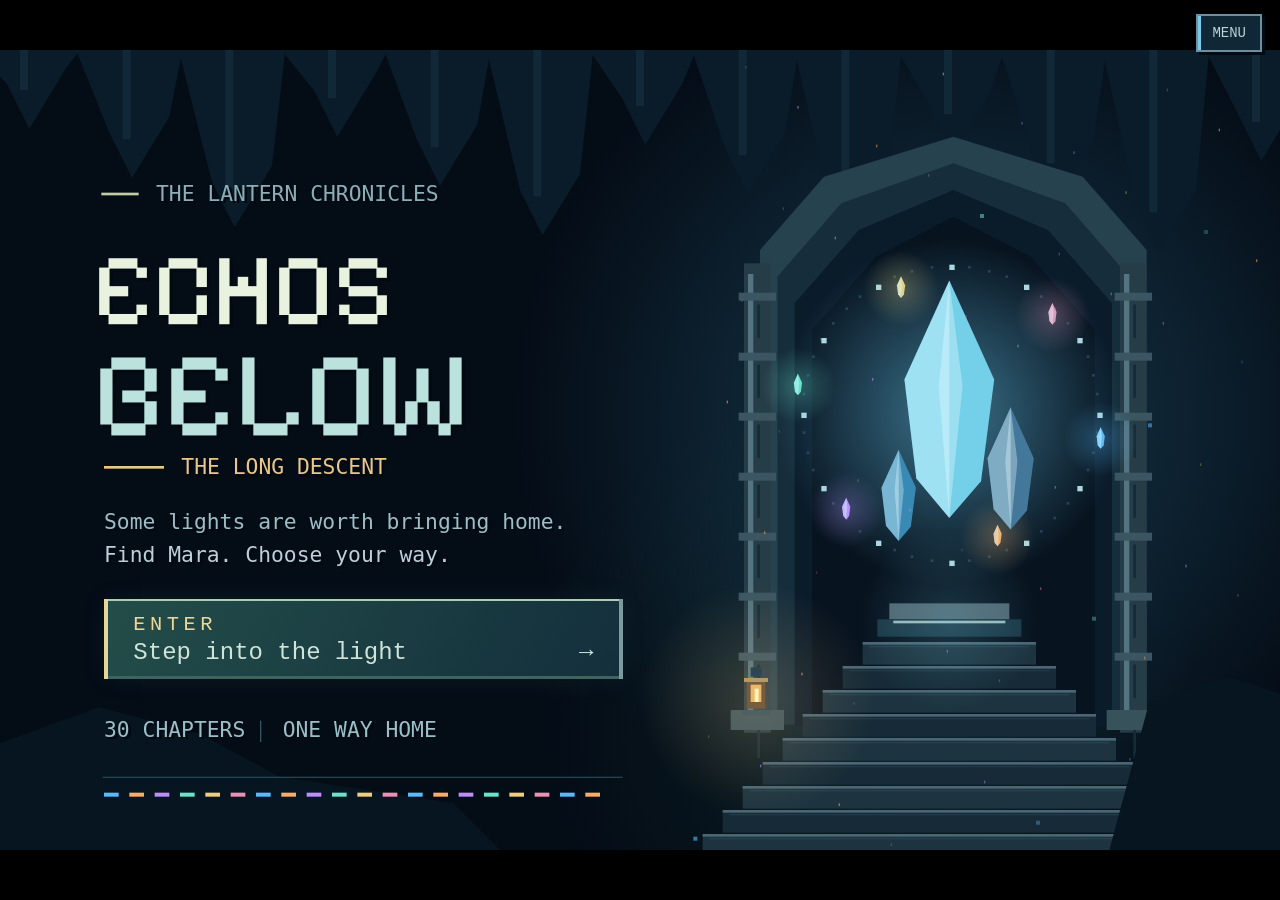
==== commit e2e0b45d: "Add elemental weapon crescents, crystal movement marker and sound cues" ====
--- a/echoes_below/index.html
+++ b/echoes_below/index.html
@@ -2,8 +2,8 @@
 <html lang="en">
 <head>
 <meta charset="utf-8"><meta name="viewport" content="width=device-width,initial-scale=1,viewport-fit=cover">
-<meta name="theme-color" content="#071018"><link rel="icon" href="./favicon.svg?v=3.4.0" type="image/svg+xml"><link rel="icon" href="./favicon-32.png?v=3.4.0" sizes="32x32" type="image/png"><link rel="apple-touch-icon" href="./apple-touch-icon.png?v=3.4.0" sizes="180x180"><meta name="apple-mobile-web-app-title" content="Echos Below"><meta name="apple-mobile-web-app-capable" content="yes"><meta name="apple-mobile-web-app-status-bar-style" content="black-translucent"><link rel="manifest" href="./manifest.webmanifest">
-<title>Echos Below — v3.4.0</title>
+<meta name="theme-color" content="#071018"><link rel="icon" href="./favicon.svg?v=3.4.1" type="image/svg+xml"><link rel="icon" href="./favicon-32.png?v=3.4.1" sizes="32x32" type="image/png"><link rel="apple-touch-icon" href="./apple-touch-icon.png?v=3.4.1" sizes="180x180"><meta name="apple-mobile-web-app-title" content="Echos Below"><meta name="apple-mobile-web-app-capable" content="yes"><meta name="apple-mobile-web-app-status-bar-style" content="black-translucent"><link rel="manifest" href="./manifest.webmanifest">
+<title>Echos Below — v3.4.1</title>
 <style>
 :root{color-scheme:dark;--bg:#0b0b16;--panel:#1a182b;--edge:#655c85;--text:#f5f0ff;--accent:#d8bcff;--mint:#a4f7d2}*{box-sizing:border-box}
 body{background:radial-gradient(ellipse at top,#26213b,#0b0b16 70%);font-family:Consolas,'Courier New',monospace;color:var(--text);margin:0;min-height:100vh;padding:12px 12px 35px}
@@ -12,11 +12,11 @@
 dialog{width:min(720px,94vw);max-height:85vh;overflow:auto;background:#171d30;color:#f1edff;border:1px solid #82bfc7;border-radius:12px;padding:24px;line-height:1.65}dialog::backdrop{background:#030611c9}dialog h2{font-size:22px}dialog button{margin:5px}.quest{border-color:#406b78;background:#111d2c}.quest h2{margin-bottom:5px}.quest p{margin:5px 0}.quest .hint{color:#bce6d9}.journal-memory{border-left:2px solid #76a4b8;padding:8px 14px;margin:12px 0}.journal-memory h3{margin:0}.story-actions{display:flex;flex-wrap:wrap;gap:6px}.quest-location{color:#93b6d0;font-size:13px}#hintText{min-height:1.6em}
 </style>
 <link rel="preload" href="./fonts/PixelifySans.ttf" as="font" type="font/ttf" crossorigin>
-<link rel="stylesheet" href="./player-shell.css?v=3.4.0">
-<link rel="stylesheet" href="./multiplayer.css?v=3.4.0">
+<link rel="stylesheet" href="./player-shell.css?v=3.4.1">
+<link rel="stylesheet" href="./multiplayer.css?v=3.4.1">
 </head>
 <body>
-<div id="usernameBadge">GUEST · not logged in</div><div id="versionBadge">ECHOS BELOW · v3.4.0</div>
+<div id="usernameBadge">GUEST · not logged in</div><div id="versionBadge">ECHOS BELOW · v3.4.1</div>
 <div class="app">
   <div class="top"><b>✦ ECHOS BELOW: THE LONG DESCENT</b><div><span id="connectivity">Checking...</span> · <span id="toast" role="status"></span></div></div>
   <canvas id="game" width="960" height="600" tabindex="0" aria-label="Echos Below adventure"></canvas>
@@ -52,43 +52,43 @@
     <div class="inputs"><label>Chapter <select id="adminChapter"></select></label><label>Room <select id="adminRoom"></select></label><button id="teleportBtn">Teleport</button></div>
     <div class="inputs"><button type="button" data-admin="market-next">Next market</button><label>Choose market <select id="adminMarket"></select></label><button type="button" data-admin="market-select">Teleport to market</button></div><p class="small">Only the verified KingKippy account can use these controls. There is no guest or local bypass. Test changes affect your own progress only.</p>
   </section>
-  <div class="footer">© Echos Below — Original fantasy RPG prototype · Build v3.4.0 · Online-ready / Offline-playable</div>
+  <div class="footer">© Echos Below — Original fantasy RPG prototype · Build v3.4.1 · Online-ready / Offline-playable</div>
 </div>
 <canvas id="fallenTraveler" width="160" height="120" hidden></canvas>
 <button id="titleEnter" type="button" aria-label="Enter the game" hidden><span class="title-enter-word">ENTER</span><span class="title-enter-sub">Step into the light <span aria-hidden="true">→</span></span></button>
-<script src="./campaign-expansion.js?v=3.4.0"></script>
-<script src="./enemy-motion.js?v=3.4.0"></script>
-<script src="./voice-director.js?v=3.4.0"></script>
-<script src="./audio-fx.js?v=3.4.0"></script>
-<script src="./campaign-progression.js?v=3.4.0"></script>
-<script src="./chapter-music.js?v=3.4.0"></script>
-<script src="./story.js?v=3.4.0"></script>
-<script src="./boss-rewards.js?v=3.4.0"></script>
-<script src="./expeditions.js?v=3.4.0"></script>
-<script src="./credits.js?v=3.4.0"></script>
-<script src="./item-system.js?v=3.4.0"></script>
-<script src="./loot-system.js?v=3.4.0"></script>
-<script src="./merchant.js?v=3.4.0"></script>
-<script src="./last-echo-voice.js?v=3.4.0"></script>
-<script src="./avatar-art.js?v=3.4.0"></script>
-<script src="./title-scene.js?v=3.4.0"></script>
-<script src="./weapon-effects.js?v=3.4.0"></script>
-<script src="./weapon-motion.js?v=3.4.0"></script>
-<script src="./weapon-vfx.js?v=3.4.0"></script>
-<script src="./scene-vfx.js?v=3.4.0"></script>
-<script src="./weapon-identities.js?v=3.4.0"></script>
-<script src="./world-mobs.js?v=3.4.0"></script>
-<script src="./character-art.js?v=3.4.0"></script>
-<script src="./overworld-art.js?v=3.4.0"></script>
-<script src="./angel-revival.js?v=3.4.0"></script>
-<script src="./last-echo-finale.js?v=3.4.0"></script>
-<script src="./combat-director.js?v=3.4.0"></script>
-<script defer src="./touch-controls.js?v=3.4.0"></script>
-<script src="./multiplayer.js?v=3.4.0"></script>
+<script src="./campaign-expansion.js?v=3.4.1"></script>
+<script src="./enemy-motion.js?v=3.4.1"></script>
+<script src="./voice-director.js?v=3.4.1"></script>
+<script src="./audio-fx.js?v=3.4.1"></script>
+<script src="./campaign-progression.js?v=3.4.1"></script>
+<script src="./chapter-music.js?v=3.4.1"></script>
+<script src="./story.js?v=3.4.1"></script>
+<script src="./boss-rewards.js?v=3.4.1"></script>
+<script src="./expeditions.js?v=3.4.1"></script>
+<script src="./credits.js?v=3.4.1"></script>
+<script src="./item-system.js?v=3.4.1"></script>
+<script src="./loot-system.js?v=3.4.1"></script>
+<script src="./merchant.js?v=3.4.1"></script>
+<script src="./last-echo-voice.js?v=3.4.1"></script>
+<script src="./avatar-art.js?v=3.4.1"></script>
+<script src="./title-scene.js?v=3.4.1"></script>
+<script src="./weapon-effects.js?v=3.4.1"></script>
+<script src="./weapon-motion.js?v=3.4.1"></script>
+<script src="./weapon-vfx.js?v=3.4.1"></script>
+<script src="./scene-vfx.js?v=3.4.1"></script>
+<script src="./weapon-identities.js?v=3.4.1"></script>
+<script src="./world-mobs.js?v=3.4.1"></script>
+<script src="./character-art.js?v=3.4.1"></script>
+<script src="./overworld-art.js?v=3.4.1"></script>
+<script src="./angel-revival.js?v=3.4.1"></script>
+<script src="./last-echo-finale.js?v=3.4.1"></script>
+<script src="./combat-director.js?v=3.4.1"></script>
+<script defer src="./touch-controls.js?v=3.4.1"></script>
+<script src="./multiplayer.js?v=3.4.1"></script>
 
 <script>
 (()=>{'use strict';
-const VERSION='3.4.0',BUILD='20261018.26',LEGACY='echoesBelowLongDescent_v2',SAVE_PREFIX='echoesBelowV4_slot_',BIND_KEY='echoesBelowV4_controls',SET_KEY='echoesBelowV4_lastSlot';
+const VERSION='3.4.1',BUILD='20261018.27',LEGACY='echoesBelowLongDescent_v2',SAVE_PREFIX='echoesBelowV4_slot_',BIND_KEY='echoesBelowV4_controls',SET_KEY='echoesBelowV4_lastSlot';
 const memoryStorage=new Map();
 const storage=(()=>{try{const t=window.localStorage;t.getItem('__echo_test__');return t}catch{return{getItem:k=>memoryStorage.has(k)?memoryStorage.get(k):null,setItem:(k,v)=>memoryStorage.set(k,String(v)),removeItem:k=>memoryStorage.delete(k)}}})();
 const canvas=document.getElementById('game'),ctx=canvas.getContext('2d');ctx.imageSmoothingEnabled=false;
@@ -258,7 +258,7 @@
 
 const chestSpots=new Map();
 function chestTarget(){if(!game||game.secretRoom||game.expedition||((globalRoom()+1)%9!==0&&!game.chests[globalRoom()]))return null;const meta=roomData();let p=chestSpots.get(meta.id);if(!p){const blocked=[meta.point,{x:730,y:355},meta.coin,...(hasCrystal()?[meta.checkpoint]:[]),...(hasShop()?[meta.shop]:[])],safe=next=>canWalk(next.x,next.y)&&blocked.every(a=>Math.hypot(next.x-a.x,next.y-a.y)>82);for(const [dx,dy]of[[95,0],[-95,0],[0,90],[0,-90],[75,65],[-75,-65],[100,60],[-100,60]]){const next={x:meta.point.x+dx,y:meta.point.y+dy};if(safe(next)&&walkSegment(meta.point,next)){p=next;break;}}if(!p)for(let y=160;y<=450&&!p;y+=35)for(let x=180;x<=800&&!p;x+=35){const next={x,y};if(!safe(next))continue;const route=findWalkPath({x:110,y:353},next);if(route.length&&Math.hypot(route.at(-1).x-x,route.at(-1).y-y)<35)p=next;}p=p||{...meta.coin};chestSpots.set(meta.id,p);}const done=game.chests[globalRoom()]?.opened===true;return{...p,kind:'chest',label:done?'Empty memory chest':'Memory chest',color:'#e7b780',size:32,done};}
-function openMemoryChest(){const target=chestTarget();if(!target||target.done)return;const id=window.EchoesLoot.chestItem(game);if(!id)return;save(true);const data=itemData().catalog[id];if(!itemData().canAdd(game.inventory,id)){say(['The chest holds '+data.rarity+' · '+data.name+'.','Make room in your pack, or equip a matching piece you already carry. Its contents will wait for you.']);return;}itemData().add(game.inventory,id);game.chests[globalRoom()].opened=true;fx('relic');save(true);say(['MEMORY CHEST · '+data.rarity+' · '+data.name,data.description,'The equipment is in your pack.']);}
+function openMemoryChest(){const target=chestTarget();if(!target||target.done)return;const id=window.EchoesLoot.chestItem(game);if(!id)return;save(true);const data=itemData().catalog[id];if(!itemData().canAdd(game.inventory,id)){say(['The chest holds '+data.rarity+' · '+data.name+'.','Make room in your pack, or equip a matching piece you already carry. Its contents will wait for you.']);return;}itemData().add(game.inventory,id);game.chests[globalRoom()].opened=true;fx('chestOpen');fx('relic');save(true);say(['MEMORY CHEST · '+data.rarity+' · '+data.name,data.description,'The equipment is in your pack.']);}
 
 function optionalTargets(){if(!game)return[];const r=expeditionRegion();if(r){if(game.expedition.room===1)return roomData().nodes.map((p,i)=>({x:p.x,y:p.y,kind:'node',id:i,label:r.tokens[i],color:trailProgress().includes(i)?'#9affcb':roomData().crystalColor,size:26,done:trailProgress().includes(i)}));if(game.expedition.room===2){const p=loreSpot();return[{x:p.x,y:p.y,kind:'reward',label:trailClaimed()?'RELIC FOUND':r.relic.rarity+' · '+r.relic.name,color:r.relic.rarityColor,size:36,done:trailClaimed()}];}return[];}const entrance=trailEntrance(),key=keyTarget(),exitKey=bossKeyTarget(),berry=hasBerry()?{...coinSpot(),kind:'berry',label:'Basic · Glowberry',color:itemData().supplies.berry.rarityColor,size:18}:null;const loot=(game.worldLoot[roomKey()]||[]).map(e=>e.id==='health-10'?{...e,kind:'health',label:'Basic · Healing mote · 10 HP',color:itemData().supplies.health.rarityColor,size:20}:{...e,kind:'loot',label:itemData().catalog[e.id].rarity+' '+itemData().catalog[e.id].name,color:itemData().catalog[e.id].rarityColor,size:26});return [...(chestTarget()?[chestTarget()]:[]),...(exitKey?[{...exitKey,color:itemData().supplies.key.rarityColor}]:[]),...loot,...(berry?[berry]:[]),...(key?[{...key,color:itemData().supplies.key.rarityColor}]:[]),...(entrance?[{x:160,y:180,kind:'portal',label:entrance.title,color:campaign[entrance.chapter].crystalColor,size:40}]:[])];}
 function trailObjective(){const r=expeditionRegion();if(!r)return '';if(game.expedition.room===1&&!trailComplete()){const remaining=r.mode==='timed'&&trailProgress().length?' · '+Math.ceil(Number(game.read['trailTime:'+r.id])||24)+'s':'';return r.instruction+' ('+trailProgress().length+'/3'+remaining+')';}if(game.expedition.room===2&&!trailClaimed())return 'Claim '+r.relic.name+' at the central pedestal, then carry it back to the story.';return 'Explore the marked memory and follow the east exit. The menu also offers Return to story.';}
@@ -427,16 +427,16 @@
  const objects=[...optionalTargets(),loreSpot(),...(hasCrystal()?[{...crystalSpot(),radius:48}]:[]),...(hasCoin()?[{...coinSpot(),kind:'coin'}]:[]),...(hasShop()?[roomData().shop]:[]),...(isEncounter()&&!isCleared()?[{x:730,y:355}]:[])];
  const object=objects.sort((a,b)=>Math.hypot(x-a.x,y-a.y)-Math.hypot(x-b.x,y-b.y))[0],interact=object&&Math.hypot(x-object.x,y-object.y)<(object.radius||32);
  if(interact){target.x=object.x;target.y=object.y;}
- const points=findWalkPath({x:game.x,y:game.y},target);stopWalking();if(!points.length){announce('There is no clear path there.');return;}
- fx('walkTarget');walkRoute={points,goal:points[points.length-1],owner:game,room:roomKey(),interact:false};focusGame();
+ const points=findWalkPath({x:game.x,y:game.y},target);stopWalking();if(!points.length){fx('pathBlocked');announce('There is no clear path there.');return;}
+ fx('walkTarget');walkRoute={points,goal:points[points.length-1],owner:game,room:roomKey(),interact:false,started:performance.now()};focusGame();
 }
 function followWalkPath(speed){
  const route=walkRoute;if(!route)return;if(route.owner!==game||route.room!==roomKey()){stopWalking();return;}
  while(speed>0&&route.points.length){const p=route.points[0],d=Math.hypot(p.x-game.x,p.y-game.y),step=Math.min(speed,d),next=d?{x:game.x+(p.x-game.x)*step/d,y:game.y+(p.y-game.y)*step/d}:p;
   if(!walkSegment({x:game.x,y:game.y},next)){stopWalking();return;}if(d>0)lastWalkDirection={x:(next.x-game.x)/Math.max(step,.001),y:(next.y-game.y)/Math.max(step,.001)};game.x=next.x;game.y=next.y;footstepDistance+=step;if(footstepDistance>=40){footstepDistance%=40;fx('footstep',{chapter:game.chapter});}speed-=step;if(d<=step+.001)route.points.shift();else break;}
- if(!route.points.length){stopWalking();if(route.interact)tryInteract();}
-}
-function drawWalkTarget(){if(!walkRoute||screen!=='world')return;const g=walkRoute.goal,c=uiAccent();for(const p of walkRoute.points)rect(Math.round(p.x)-1,Math.round(p.y)-1,3,3,c);ctx.strokeStyle=c;ctx.lineWidth=2;ctx.strokeRect(Math.round(g.x)-6,Math.round(g.y)-4,12,8);rect(Math.round(g.x)-1,Math.round(g.y)-1,3,3,'#f4f5df');}
+ if(!route.points.length){fx('arrive');stopWalking();if(route.interact)tryInteract();}
+}
+function drawWalkTarget(){if(!walkRoute||screen!=='world')return;window.EchosAtmosphere.target(ctx,walkRoute,uiAccent(),performance.now());}
 function canvasPoint(e){const box=canvas.getBoundingClientRect(),scale=Math.min(box.width/W,box.height/H);return {x:(e.clientX-box.left-(box.width-W*scale)/2)/scale,y:(e.clientY-box.top-(box.height-H*scale)/2)/scale};}
 
 function canWalk(x,y){return !caveMap(x-11,y-11)&&!caveMap(x+11,y-11)&&!caveMap(x-11,y+11)&&!caveMap(x+11,y+11)}
@@ -486,7 +486,7 @@
 function refreshSlots(onlyNew=false){let parent=by('slots');parent.innerHTML='';for(let s=1;s<=3;s++){let row=document.createElement('div');row.className='inputs'+(onlyNew?' new-slot':'');row.style.margin='6px 0';let label=document.createElement('span');label.className='small';label.style.minWidth='0';let raw=storage.getItem(slotKey(s));let existing=null;try{if(raw)existing=normalise(JSON.parse(raw)).data}catch{}label.textContent=existing?'Slot '+s+': Chapter '+(existing.chapter+1)+' / Room '+(existing.room+1)+' · HP '+existing.hp+'/'+existing.maxHp:'Slot '+s+': empty';row.append(label);
 for(const [name,fn] of (onlyNew?[['New',()=>startNew(s)]]:[['New',()=>startNew(s)],['Load',()=>{load(s);by('savePanel').classList.add('hidden');focusGame()}],['Save current here',()=>{if(game){slot=s;save()}else announce('Start a game first')}],['Delete',()=>{if(existing&&confirm('Delete Slot '+s+' permanently?')){storage.removeItem(slotKey(s));refreshSlots()}}]])){let b=document.createElement('button');b.textContent=name;b.disabled=(!existing&&name==='Load')||(!existing&&name==='Delete');b.onclick=fn;row.append(b)}parent.append(row)}}
 function updateStats(){updateStoryUI();if(!game){by('stats').textContent='No game loaded';by('progress').textContent='';return}let mins=Math.floor(game.seconds/60),h=Math.floor(mins/60),m=mins%60;by('stats').textContent='Slot '+slot+' · Chapter '+(game.chapter+1)+'/30 · Room '+(game.room+1)+'/'+roomCount(game.chapter)+' · HP '+game.hp+'/'+game.maxHp+' · LV '+game.level+' · Glowberries '+game.items+' · '+h+'h '+String(m).padStart(2,'0')+'m played';by('progress').textContent='Choices: '+game.mercy+' spared / '+game.fight+' defeated · '+Object.keys(game.flags).length+' encounters completed · Weapon: '+(equipped('weapon')?equipped('weapon').rarity+' · '+equipped('weapon').name:'Basic · Bare hands')+' · Armor: '+(equipped('chest')?equipped('chest').rarity+' · '+equipped('chest').name:'Basic · Traveler’s clothes')+' · Abilities: '+(game.gear.abilities.map(id=>abilities[id].name).join(', ')||'none yet')}
-function saveExport(){if(!game){announce('Start a game before exporting');return}let obj={...clone(game),build:VERSION,exportedAt:new Date().toISOString()};let url=URL.createObjectURL(new Blob([JSON.stringify(obj,null,2)],{type:'application/json'}));let a=document.createElement('a');a.href=url;a.download=`echoes-below-slot-${slot}-v3.4.0.json`;a.click();setTimeout(()=>URL.revokeObjectURL(url),1000);announce('Save exported')}
+function saveExport(){if(!game){announce('Start a game before exporting');return}let obj={...clone(game),build:VERSION,exportedAt:new Date().toISOString()};let url=URL.createObjectURL(new Blob([JSON.stringify(obj,null,2)],{type:'application/json'}));let a=document.createElement('a');a.href=url;a.download=`echoes-below-slot-${slot}-v3.4.1.json`;a.click();setTimeout(()=>URL.revokeObjectURL(url),1000);announce('Save exported')}
 async function saveImport(e){let f=e.target.files?.[0];if(!f)return;try{let {data}=normalise(JSON.parse(await f.text()));if(game&&!confirm('Replace your current Slot '+slot+' with imported data?'))return;game=data;ensurePosition();screen='world';paused=false;save();announce('Import successful — Slot '+slot)}catch(err){announce('Import failed: '+err.message)}finally{e.target.value=''}}
 function chapterTitle(){return expeditionRegion()?.title||chapterNames[game?.chapter||0]}
 const roomKey=()=>game.secretRoom?'secret:traveler':game.expedition?'exp:'+game.expedition.id+':'+game.expedition.room:game.chapter+':'+game.room;const isEncounter=()=>game&&!game.secretRoom&&!game.expedition&&roomData().encounter;const isCleared=()=>!!game.flags[roomKey()];const isBoss=()=>!game.secretRoom&&!game.expedition&&game.room===bossRoom(game.chapter);
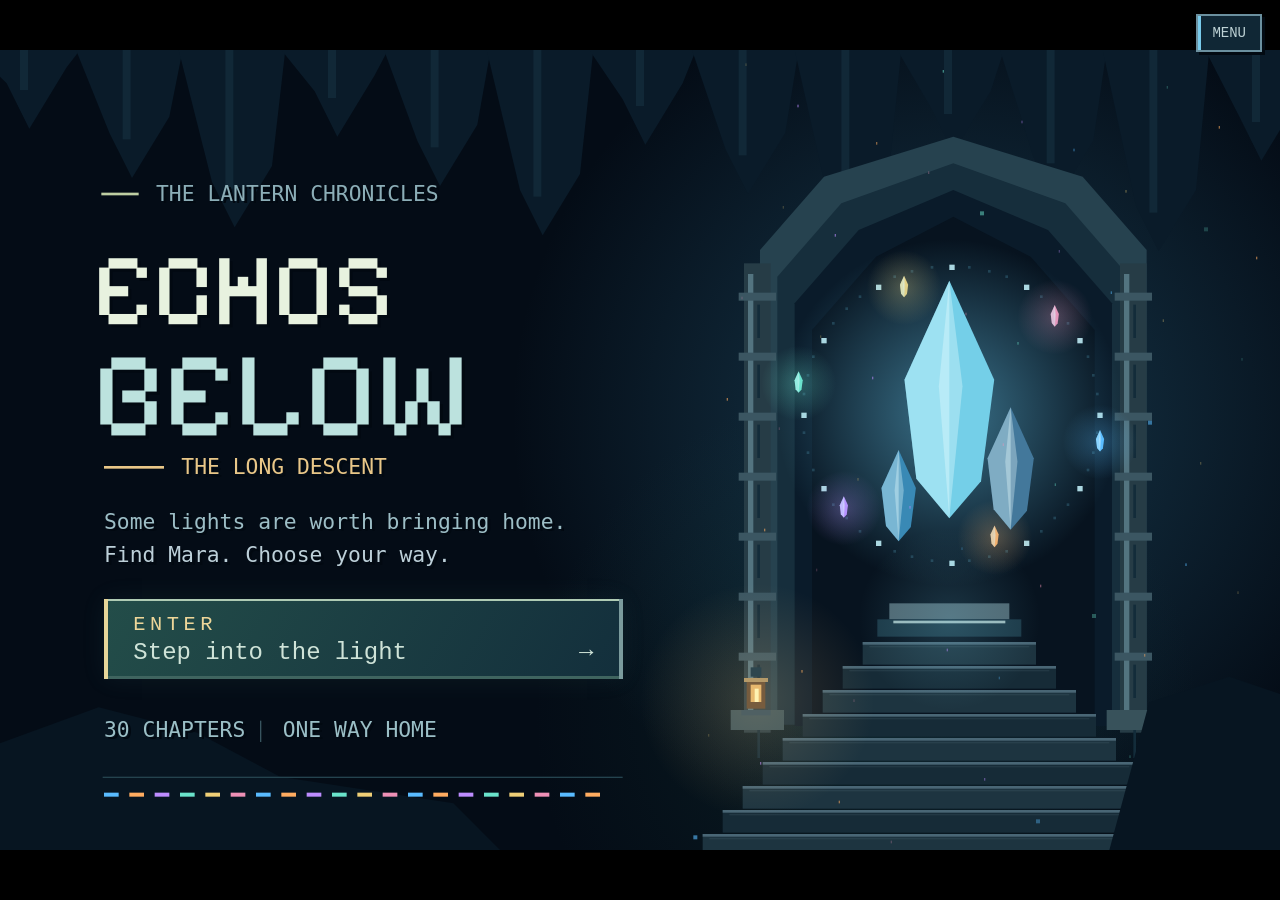
==== commit 5bdc70e2: "Match Chapter 30 boss keys to the rainbow finale" ====
--- a/echoes_below/index.html
+++ b/echoes_below/index.html
@@ -2,8 +2,8 @@
 <html lang="en">
 <head>
 <meta charset="utf-8"><meta name="viewport" content="width=device-width,initial-scale=1,viewport-fit=cover">
-<meta name="theme-color" content="#071018"><link rel="icon" href="./favicon.svg?v=3.4.1" type="image/svg+xml"><link rel="icon" href="./favicon-32.png?v=3.4.1" sizes="32x32" type="image/png"><link rel="apple-touch-icon" href="./apple-touch-icon.png?v=3.4.1" sizes="180x180"><meta name="apple-mobile-web-app-title" content="Echos Below"><meta name="apple-mobile-web-app-capable" content="yes"><meta name="apple-mobile-web-app-status-bar-style" content="black-translucent"><link rel="manifest" href="./manifest.webmanifest">
-<title>Echos Below — v3.4.1</title>
+<meta name="theme-color" content="#071018"><link rel="icon" href="./favicon.svg?v=3.4.2" type="image/svg+xml"><link rel="icon" href="./favicon-32.png?v=3.4.2" sizes="32x32" type="image/png"><link rel="apple-touch-icon" href="./apple-touch-icon.png?v=3.4.2" sizes="180x180"><meta name="apple-mobile-web-app-title" content="Echos Below"><meta name="apple-mobile-web-app-capable" content="yes"><meta name="apple-mobile-web-app-status-bar-style" content="black-translucent"><link rel="manifest" href="./manifest.webmanifest">
+<title>Echos Below — v3.4.2</title>
 <style>
 :root{color-scheme:dark;--bg:#0b0b16;--panel:#1a182b;--edge:#655c85;--text:#f5f0ff;--accent:#d8bcff;--mint:#a4f7d2}*{box-sizing:border-box}
 body{background:radial-gradient(ellipse at top,#26213b,#0b0b16 70%);font-family:Consolas,'Courier New',monospace;color:var(--text);margin:0;min-height:100vh;padding:12px 12px 35px}
@@ -12,11 +12,11 @@
 dialog{width:min(720px,94vw);max-height:85vh;overflow:auto;background:#171d30;color:#f1edff;border:1px solid #82bfc7;border-radius:12px;padding:24px;line-height:1.65}dialog::backdrop{background:#030611c9}dialog h2{font-size:22px}dialog button{margin:5px}.quest{border-color:#406b78;background:#111d2c}.quest h2{margin-bottom:5px}.quest p{margin:5px 0}.quest .hint{color:#bce6d9}.journal-memory{border-left:2px solid #76a4b8;padding:8px 14px;margin:12px 0}.journal-memory h3{margin:0}.story-actions{display:flex;flex-wrap:wrap;gap:6px}.quest-location{color:#93b6d0;font-size:13px}#hintText{min-height:1.6em}
 </style>
 <link rel="preload" href="./fonts/PixelifySans.ttf" as="font" type="font/ttf" crossorigin>
-<link rel="stylesheet" href="./player-shell.css?v=3.4.1">
-<link rel="stylesheet" href="./multiplayer.css?v=3.4.1">
+<link rel="stylesheet" href="./player-shell.css?v=3.4.2">
+<link rel="stylesheet" href="./multiplayer.css?v=3.4.2">
 </head>
 <body>
-<div id="usernameBadge">GUEST · not logged in</div><div id="versionBadge">ECHOS BELOW · v3.4.1</div>
+<div id="usernameBadge">GUEST · not logged in</div><div id="versionBadge">ECHOS BELOW · v3.4.2</div>
 <div class="app">
   <div class="top"><b>✦ ECHOS BELOW: THE LONG DESCENT</b><div><span id="connectivity">Checking...</span> · <span id="toast" role="status"></span></div></div>
   <canvas id="game" width="960" height="600" tabindex="0" aria-label="Echos Below adventure"></canvas>
@@ -52,43 +52,43 @@
     <div class="inputs"><label>Chapter <select id="adminChapter"></select></label><label>Room <select id="adminRoom"></select></label><button id="teleportBtn">Teleport</button></div>
     <div class="inputs"><button type="button" data-admin="market-next">Next market</button><label>Choose market <select id="adminMarket"></select></label><button type="button" data-admin="market-select">Teleport to market</button></div><p class="small">Only the verified KingKippy account can use these controls. There is no guest or local bypass. Test changes affect your own progress only.</p>
   </section>
-  <div class="footer">© Echos Below — Original fantasy RPG prototype · Build v3.4.1 · Online-ready / Offline-playable</div>
+  <div class="footer">© Echos Below — Original fantasy RPG prototype · Build v3.4.2 · Online-ready / Offline-playable</div>
 </div>
 <canvas id="fallenTraveler" width="160" height="120" hidden></canvas>
 <button id="titleEnter" type="button" aria-label="Enter the game" hidden><span class="title-enter-word">ENTER</span><span class="title-enter-sub">Step into the light <span aria-hidden="true">→</span></span></button>
-<script src="./campaign-expansion.js?v=3.4.1"></script>
-<script src="./enemy-motion.js?v=3.4.1"></script>
-<script src="./voice-director.js?v=3.4.1"></script>
-<script src="./audio-fx.js?v=3.4.1"></script>
-<script src="./campaign-progression.js?v=3.4.1"></script>
-<script src="./chapter-music.js?v=3.4.1"></script>
-<script src="./story.js?v=3.4.1"></script>
-<script src="./boss-rewards.js?v=3.4.1"></script>
-<script src="./expeditions.js?v=3.4.1"></script>
-<script src="./credits.js?v=3.4.1"></script>
-<script src="./item-system.js?v=3.4.1"></script>
-<script src="./loot-system.js?v=3.4.1"></script>
-<script src="./merchant.js?v=3.4.1"></script>
-<script src="./last-echo-voice.js?v=3.4.1"></script>
-<script src="./avatar-art.js?v=3.4.1"></script>
-<script src="./title-scene.js?v=3.4.1"></script>
-<script src="./weapon-effects.js?v=3.4.1"></script>
-<script src="./weapon-motion.js?v=3.4.1"></script>
-<script src="./weapon-vfx.js?v=3.4.1"></script>
-<script src="./scene-vfx.js?v=3.4.1"></script>
-<script src="./weapon-identities.js?v=3.4.1"></script>
-<script src="./world-mobs.js?v=3.4.1"></script>
-<script src="./character-art.js?v=3.4.1"></script>
-<script src="./overworld-art.js?v=3.4.1"></script>
-<script src="./angel-revival.js?v=3.4.1"></script>
-<script src="./last-echo-finale.js?v=3.4.1"></script>
-<script src="./combat-director.js?v=3.4.1"></script>
-<script defer src="./touch-controls.js?v=3.4.1"></script>
-<script src="./multiplayer.js?v=3.4.1"></script>
+<script src="./campaign-expansion.js?v=3.4.2"></script>
+<script src="./enemy-motion.js?v=3.4.2"></script>
+<script src="./voice-director.js?v=3.4.2"></script>
+<script src="./audio-fx.js?v=3.4.2"></script>
+<script src="./campaign-progression.js?v=3.4.2"></script>
+<script src="./chapter-music.js?v=3.4.2"></script>
+<script src="./story.js?v=3.4.2"></script>
+<script src="./boss-rewards.js?v=3.4.2"></script>
+<script src="./expeditions.js?v=3.4.2"></script>
+<script src="./credits.js?v=3.4.2"></script>
+<script src="./item-system.js?v=3.4.2"></script>
+<script src="./loot-system.js?v=3.4.2"></script>
+<script src="./merchant.js?v=3.4.2"></script>
+<script src="./last-echo-voice.js?v=3.4.2"></script>
+<script src="./avatar-art.js?v=3.4.2"></script>
+<script src="./title-scene.js?v=3.4.2"></script>
+<script src="./weapon-effects.js?v=3.4.2"></script>
+<script src="./weapon-motion.js?v=3.4.2"></script>
+<script src="./weapon-vfx.js?v=3.4.2"></script>
+<script src="./scene-vfx.js?v=3.4.2"></script>
+<script src="./weapon-identities.js?v=3.4.2"></script>
+<script src="./world-mobs.js?v=3.4.2"></script>
+<script src="./character-art.js?v=3.4.2"></script>
+<script src="./overworld-art.js?v=3.4.2"></script>
+<script src="./angel-revival.js?v=3.4.2"></script>
+<script src="./last-echo-finale.js?v=3.4.2"></script>
+<script src="./combat-director.js?v=3.4.2"></script>
+<script defer src="./touch-controls.js?v=3.4.2"></script>
+<script src="./multiplayer.js?v=3.4.2"></script>
 
 <script>
 (()=>{'use strict';
-const VERSION='3.4.1',BUILD='20261018.27',LEGACY='echoesBelowLongDescent_v2',SAVE_PREFIX='echoesBelowV4_slot_',BIND_KEY='echoesBelowV4_controls',SET_KEY='echoesBelowV4_lastSlot';
+const VERSION='3.4.2',BUILD='20261018.28',LEGACY='echoesBelowLongDescent_v2',SAVE_PREFIX='echoesBelowV4_slot_',BIND_KEY='echoesBelowV4_controls',SET_KEY='echoesBelowV4_lastSlot';
 const memoryStorage=new Map();
 const storage=(()=>{try{const t=window.localStorage;t.getItem('__echo_test__');return t}catch{return{getItem:k=>memoryStorage.has(k)?memoryStorage.get(k):null,setItem:(k,v)=>memoryStorage.set(k,String(v)),removeItem:k=>memoryStorage.delete(k)}}})();
 const canvas=document.getElementById('game'),ctx=canvas.getContext('2d');ctx.imageSmoothingEnabled=false;
@@ -486,7 +486,7 @@
 function refreshSlots(onlyNew=false){let parent=by('slots');parent.innerHTML='';for(let s=1;s<=3;s++){let row=document.createElement('div');row.className='inputs'+(onlyNew?' new-slot':'');row.style.margin='6px 0';let label=document.createElement('span');label.className='small';label.style.minWidth='0';let raw=storage.getItem(slotKey(s));let existing=null;try{if(raw)existing=normalise(JSON.parse(raw)).data}catch{}label.textContent=existing?'Slot '+s+': Chapter '+(existing.chapter+1)+' / Room '+(existing.room+1)+' · HP '+existing.hp+'/'+existing.maxHp:'Slot '+s+': empty';row.append(label);
 for(const [name,fn] of (onlyNew?[['New',()=>startNew(s)]]:[['New',()=>startNew(s)],['Load',()=>{load(s);by('savePanel').classList.add('hidden');focusGame()}],['Save current here',()=>{if(game){slot=s;save()}else announce('Start a game first')}],['Delete',()=>{if(existing&&confirm('Delete Slot '+s+' permanently?')){storage.removeItem(slotKey(s));refreshSlots()}}]])){let b=document.createElement('button');b.textContent=name;b.disabled=(!existing&&name==='Load')||(!existing&&name==='Delete');b.onclick=fn;row.append(b)}parent.append(row)}}
 function updateStats(){updateStoryUI();if(!game){by('stats').textContent='No game loaded';by('progress').textContent='';return}let mins=Math.floor(game.seconds/60),h=Math.floor(mins/60),m=mins%60;by('stats').textContent='Slot '+slot+' · Chapter '+(game.chapter+1)+'/30 · Room '+(game.room+1)+'/'+roomCount(game.chapter)+' · HP '+game.hp+'/'+game.maxHp+' · LV '+game.level+' · Glowberries '+game.items+' · '+h+'h '+String(m).padStart(2,'0')+'m played';by('progress').textContent='Choices: '+game.mercy+' spared / '+game.fight+' defeated · '+Object.keys(game.flags).length+' encounters completed · Weapon: '+(equipped('weapon')?equipped('weapon').rarity+' · '+equipped('weapon').name:'Basic · Bare hands')+' · Armor: '+(equipped('chest')?equipped('chest').rarity+' · '+equipped('chest').name:'Basic · Traveler’s clothes')+' · Abilities: '+(game.gear.abilities.map(id=>abilities[id].name).join(', ')||'none yet')}
-function saveExport(){if(!game){announce('Start a game before exporting');return}let obj={...clone(game),build:VERSION,exportedAt:new Date().toISOString()};let url=URL.createObjectURL(new Blob([JSON.stringify(obj,null,2)],{type:'application/json'}));let a=document.createElement('a');a.href=url;a.download=`echoes-below-slot-${slot}-v3.4.1.json`;a.click();setTimeout(()=>URL.revokeObjectURL(url),1000);announce('Save exported')}
+function saveExport(){if(!game){announce('Start a game before exporting');return}let obj={...clone(game),build:VERSION,exportedAt:new Date().toISOString()};let url=URL.createObjectURL(new Blob([JSON.stringify(obj,null,2)],{type:'application/json'}));let a=document.createElement('a');a.href=url;a.download=`echoes-below-slot-${slot}-v3.4.2.json`;a.click();setTimeout(()=>URL.revokeObjectURL(url),1000);announce('Save exported')}
 async function saveImport(e){let f=e.target.files?.[0];if(!f)return;try{let {data}=normalise(JSON.parse(await f.text()));if(game&&!confirm('Replace your current Slot '+slot+' with imported data?'))return;game=data;ensurePosition();screen='world';paused=false;save();announce('Import successful — Slot '+slot)}catch(err){announce('Import failed: '+err.message)}finally{e.target.value=''}}
 function chapterTitle(){return expeditionRegion()?.title||chapterNames[game?.chapter||0]}
 const roomKey=()=>game.secretRoom?'secret:traveler':game.expedition?'exp:'+game.expedition.id+':'+game.expedition.room:game.chapter+':'+game.room;const isEncounter=()=>game&&!game.secretRoom&&!game.expedition&&roomData().encounter;const isCleared=()=>!!game.flags[roomKey()];const isBoss=()=>!game.secretRoom&&!game.expedition&&game.room===bossRoom(game.chapter);
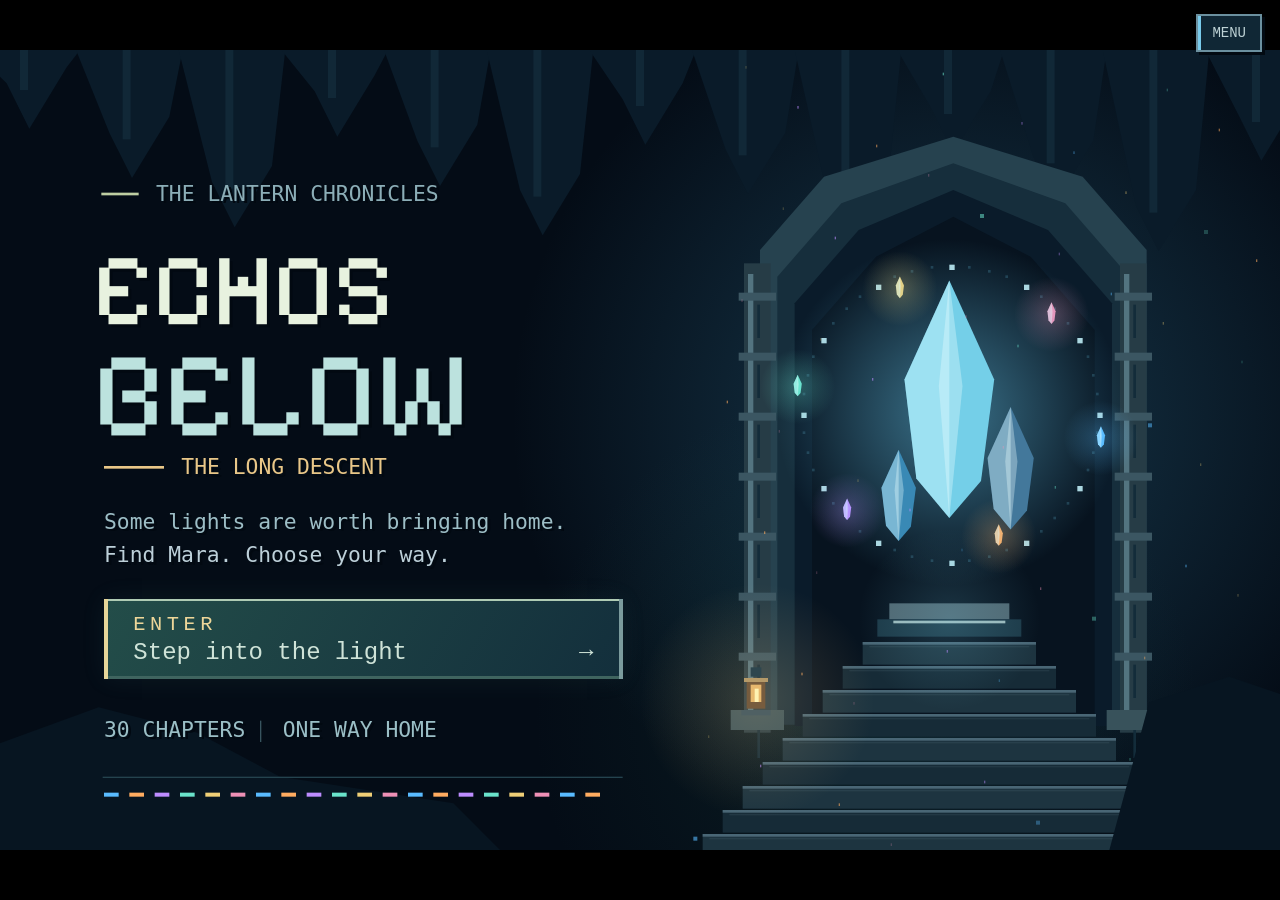
==== commit b1c94fe7: "Enhance enemy and player deaths with shards smoke and lantern motes" ====
--- a/echoes_below/index.html
+++ b/echoes_below/index.html
@@ -2,8 +2,8 @@
 <html lang="en">
 <head>
 <meta charset="utf-8"><meta name="viewport" content="width=device-width,initial-scale=1,viewport-fit=cover">
-<meta name="theme-color" content="#071018"><link rel="icon" href="./favicon.svg?v=3.4.2" type="image/svg+xml"><link rel="icon" href="./favicon-32.png?v=3.4.2" sizes="32x32" type="image/png"><link rel="apple-touch-icon" href="./apple-touch-icon.png?v=3.4.2" sizes="180x180"><meta name="apple-mobile-web-app-title" content="Echos Below"><meta name="apple-mobile-web-app-capable" content="yes"><meta name="apple-mobile-web-app-status-bar-style" content="black-translucent"><link rel="manifest" href="./manifest.webmanifest">
-<title>Echos Below — v3.4.2</title>
+<meta name="theme-color" content="#071018"><link rel="icon" href="./favicon.svg?v=3.4.3" type="image/svg+xml"><link rel="icon" href="./favicon-32.png?v=3.4.3" sizes="32x32" type="image/png"><link rel="apple-touch-icon" href="./apple-touch-icon.png?v=3.4.3" sizes="180x180"><meta name="apple-mobile-web-app-title" content="Echos Below"><meta name="apple-mobile-web-app-capable" content="yes"><meta name="apple-mobile-web-app-status-bar-style" content="black-translucent"><link rel="manifest" href="./manifest.webmanifest">
+<title>Echos Below — v3.4.3</title>
 <style>
 :root{color-scheme:dark;--bg:#0b0b16;--panel:#1a182b;--edge:#655c85;--text:#f5f0ff;--accent:#d8bcff;--mint:#a4f7d2}*{box-sizing:border-box}
 body{background:radial-gradient(ellipse at top,#26213b,#0b0b16 70%);font-family:Consolas,'Courier New',monospace;color:var(--text);margin:0;min-height:100vh;padding:12px 12px 35px}
@@ -12,11 +12,11 @@
 dialog{width:min(720px,94vw);max-height:85vh;overflow:auto;background:#171d30;color:#f1edff;border:1px solid #82bfc7;border-radius:12px;padding:24px;line-height:1.65}dialog::backdrop{background:#030611c9}dialog h2{font-size:22px}dialog button{margin:5px}.quest{border-color:#406b78;background:#111d2c}.quest h2{margin-bottom:5px}.quest p{margin:5px 0}.quest .hint{color:#bce6d9}.journal-memory{border-left:2px solid #76a4b8;padding:8px 14px;margin:12px 0}.journal-memory h3{margin:0}.story-actions{display:flex;flex-wrap:wrap;gap:6px}.quest-location{color:#93b6d0;font-size:13px}#hintText{min-height:1.6em}
 </style>
 <link rel="preload" href="./fonts/PixelifySans.ttf" as="font" type="font/ttf" crossorigin>
-<link rel="stylesheet" href="./player-shell.css?v=3.4.2">
-<link rel="stylesheet" href="./multiplayer.css?v=3.4.2">
+<link rel="stylesheet" href="./player-shell.css?v=3.4.3">
+<link rel="stylesheet" href="./multiplayer.css?v=3.4.3">
 </head>
 <body>
-<div id="usernameBadge">GUEST · not logged in</div><div id="versionBadge">ECHOS BELOW · v3.4.2</div>
+<div id="usernameBadge">GUEST · not logged in</div><div id="versionBadge">ECHOS BELOW · v3.4.3</div>
 <div class="app">
   <div class="top"><b>✦ ECHOS BELOW: THE LONG DESCENT</b><div><span id="connectivity">Checking...</span> · <span id="toast" role="status"></span></div></div>
   <canvas id="game" width="960" height="600" tabindex="0" aria-label="Echos Below adventure"></canvas>
@@ -52,43 +52,44 @@
     <div class="inputs"><label>Chapter <select id="adminChapter"></select></label><label>Room <select id="adminRoom"></select></label><button id="teleportBtn">Teleport</button></div>
     <div class="inputs"><button type="button" data-admin="market-next">Next market</button><label>Choose market <select id="adminMarket"></select></label><button type="button" data-admin="market-select">Teleport to market</button></div><p class="small">Only the verified KingKippy account can use these controls. There is no guest or local bypass. Test changes affect your own progress only.</p>
   </section>
-  <div class="footer">© Echos Below — Original fantasy RPG prototype · Build v3.4.2 · Online-ready / Offline-playable</div>
+  <div class="footer">© Echos Below — Original fantasy RPG prototype · Build v3.4.3 · Online-ready / Offline-playable</div>
 </div>
 <canvas id="fallenTraveler" width="160" height="120" hidden></canvas>
 <button id="titleEnter" type="button" aria-label="Enter the game" hidden><span class="title-enter-word">ENTER</span><span class="title-enter-sub">Step into the light <span aria-hidden="true">→</span></span></button>
-<script src="./campaign-expansion.js?v=3.4.2"></script>
-<script src="./enemy-motion.js?v=3.4.2"></script>
-<script src="./voice-director.js?v=3.4.2"></script>
-<script src="./audio-fx.js?v=3.4.2"></script>
-<script src="./campaign-progression.js?v=3.4.2"></script>
-<script src="./chapter-music.js?v=3.4.2"></script>
-<script src="./story.js?v=3.4.2"></script>
-<script src="./boss-rewards.js?v=3.4.2"></script>
-<script src="./expeditions.js?v=3.4.2"></script>
-<script src="./credits.js?v=3.4.2"></script>
-<script src="./item-system.js?v=3.4.2"></script>
-<script src="./loot-system.js?v=3.4.2"></script>
-<script src="./merchant.js?v=3.4.2"></script>
-<script src="./last-echo-voice.js?v=3.4.2"></script>
-<script src="./avatar-art.js?v=3.4.2"></script>
-<script src="./title-scene.js?v=3.4.2"></script>
-<script src="./weapon-effects.js?v=3.4.2"></script>
-<script src="./weapon-motion.js?v=3.4.2"></script>
-<script src="./weapon-vfx.js?v=3.4.2"></script>
-<script src="./scene-vfx.js?v=3.4.2"></script>
-<script src="./weapon-identities.js?v=3.4.2"></script>
-<script src="./world-mobs.js?v=3.4.2"></script>
-<script src="./character-art.js?v=3.4.2"></script>
-<script src="./overworld-art.js?v=3.4.2"></script>
-<script src="./angel-revival.js?v=3.4.2"></script>
-<script src="./last-echo-finale.js?v=3.4.2"></script>
-<script src="./combat-director.js?v=3.4.2"></script>
-<script defer src="./touch-controls.js?v=3.4.2"></script>
-<script src="./multiplayer.js?v=3.4.2"></script>
+<script src="./campaign-expansion.js?v=3.4.3"></script>
+<script src="./enemy-motion.js?v=3.4.3"></script>
+<script src="./voice-director.js?v=3.4.3"></script>
+<script src="./audio-fx.js?v=3.4.3"></script>
+<script src="./campaign-progression.js?v=3.4.3"></script>
+<script src="./chapter-music.js?v=3.4.3"></script>
+<script src="./story.js?v=3.4.3"></script>
+<script src="./boss-rewards.js?v=3.4.3"></script>
+<script src="./expeditions.js?v=3.4.3"></script>
+<script src="./credits.js?v=3.4.3"></script>
+<script src="./item-system.js?v=3.4.3"></script>
+<script src="./loot-system.js?v=3.4.3"></script>
+<script src="./merchant.js?v=3.4.3"></script>
+<script src="./last-echo-voice.js?v=3.4.3"></script>
+<script src="./avatar-art.js?v=3.4.3"></script>
+<script src="./title-scene.js?v=3.4.3"></script>
+<script src="./weapon-effects.js?v=3.4.3"></script>
+<script src="./weapon-motion.js?v=3.4.3"></script>
+<script src="./weapon-vfx.js?v=3.4.3"></script>
+<script src="./scene-vfx.js?v=3.4.3"></script>
+<script src="./death-vfx.js?v=3.4.3"></script>
+<script src="./weapon-identities.js?v=3.4.3"></script>
+<script src="./world-mobs.js?v=3.4.3"></script>
+<script src="./character-art.js?v=3.4.3"></script>
+<script src="./overworld-art.js?v=3.4.3"></script>
+<script src="./angel-revival.js?v=3.4.3"></script>
+<script src="./last-echo-finale.js?v=3.4.3"></script>
+<script src="./combat-director.js?v=3.4.3"></script>
+<script defer src="./touch-controls.js?v=3.4.3"></script>
+<script src="./multiplayer.js?v=3.4.3"></script>
 
 <script>
 (()=>{'use strict';
-const VERSION='3.4.2',BUILD='20261018.28',LEGACY='echoesBelowLongDescent_v2',SAVE_PREFIX='echoesBelowV4_slot_',BIND_KEY='echoesBelowV4_controls',SET_KEY='echoesBelowV4_lastSlot';
+const VERSION='3.4.3',BUILD='20261018.29',LEGACY='echoesBelowLongDescent_v2',SAVE_PREFIX='echoesBelowV4_slot_',BIND_KEY='echoesBelowV4_controls',SET_KEY='echoesBelowV4_lastSlot';
 const memoryStorage=new Map();
 const storage=(()=>{try{const t=window.localStorage;t.getItem('__echo_test__');return t}catch{return{getItem:k=>memoryStorage.has(k)?memoryStorage.get(k):null,setItem:(k,v)=>memoryStorage.set(k,String(v)),removeItem:k=>memoryStorage.delete(k)}}})();
 const canvas=document.getElementById('game'),ctx=canvas.getContext('2d');ctx.imageSmoothingEnabled=false;
@@ -486,7 +487,7 @@
 function refreshSlots(onlyNew=false){let parent=by('slots');parent.innerHTML='';for(let s=1;s<=3;s++){let row=document.createElement('div');row.className='inputs'+(onlyNew?' new-slot':'');row.style.margin='6px 0';let label=document.createElement('span');label.className='small';label.style.minWidth='0';let raw=storage.getItem(slotKey(s));let existing=null;try{if(raw)existing=normalise(JSON.parse(raw)).data}catch{}label.textContent=existing?'Slot '+s+': Chapter '+(existing.chapter+1)+' / Room '+(existing.room+1)+' · HP '+existing.hp+'/'+existing.maxHp:'Slot '+s+': empty';row.append(label);
 for(const [name,fn] of (onlyNew?[['New',()=>startNew(s)]]:[['New',()=>startNew(s)],['Load',()=>{load(s);by('savePanel').classList.add('hidden');focusGame()}],['Save current here',()=>{if(game){slot=s;save()}else announce('Start a game first')}],['Delete',()=>{if(existing&&confirm('Delete Slot '+s+' permanently?')){storage.removeItem(slotKey(s));refreshSlots()}}]])){let b=document.createElement('button');b.textContent=name;b.disabled=(!existing&&name==='Load')||(!existing&&name==='Delete');b.onclick=fn;row.append(b)}parent.append(row)}}
 function updateStats(){updateStoryUI();if(!game){by('stats').textContent='No game loaded';by('progress').textContent='';return}let mins=Math.floor(game.seconds/60),h=Math.floor(mins/60),m=mins%60;by('stats').textContent='Slot '+slot+' · Chapter '+(game.chapter+1)+'/30 · Room '+(game.room+1)+'/'+roomCount(game.chapter)+' · HP '+game.hp+'/'+game.maxHp+' · LV '+game.level+' · Glowberries '+game.items+' · '+h+'h '+String(m).padStart(2,'0')+'m played';by('progress').textContent='Choices: '+game.mercy+' spared / '+game.fight+' defeated · '+Object.keys(game.flags).length+' encounters completed · Weapon: '+(equipped('weapon')?equipped('weapon').rarity+' · '+equipped('weapon').name:'Basic · Bare hands')+' · Armor: '+(equipped('chest')?equipped('chest').rarity+' · '+equipped('chest').name:'Basic · Traveler’s clothes')+' · Abilities: '+(game.gear.abilities.map(id=>abilities[id].name).join(', ')||'none yet')}
-function saveExport(){if(!game){announce('Start a game before exporting');return}let obj={...clone(game),build:VERSION,exportedAt:new Date().toISOString()};let url=URL.createObjectURL(new Blob([JSON.stringify(obj,null,2)],{type:'application/json'}));let a=document.createElement('a');a.href=url;a.download=`echoes-below-slot-${slot}-v3.4.2.json`;a.click();setTimeout(()=>URL.revokeObjectURL(url),1000);announce('Save exported')}
+function saveExport(){if(!game){announce('Start a game before exporting');return}let obj={...clone(game),build:VERSION,exportedAt:new Date().toISOString()};let url=URL.createObjectURL(new Blob([JSON.stringify(obj,null,2)],{type:'application/json'}));let a=document.createElement('a');a.href=url;a.download=`echoes-below-slot-${slot}-v3.4.3.json`;a.click();setTimeout(()=>URL.revokeObjectURL(url),1000);announce('Save exported')}
 async function saveImport(e){let f=e.target.files?.[0];if(!f)return;try{let {data}=normalise(JSON.parse(await f.text()));if(game&&!confirm('Replace your current Slot '+slot+' with imported data?'))return;game=data;ensurePosition();screen='world';paused=false;save();announce('Import successful — Slot '+slot)}catch(err){announce('Import failed: '+err.message)}finally{e.target.value=''}}
 function chapterTitle(){return expeditionRegion()?.title||chapterNames[game?.chapter||0]}
 const roomKey=()=>game.secretRoom?'secret:traveler':game.expedition?'exp:'+game.expedition.id+':'+game.expedition.room:game.chapter+':'+game.room;const isEncounter=()=>game&&!game.secretRoom&&!game.expedition&&roomData().encounter;const isCleared=()=>!!game.flags[roomKey()];const isBoss=()=>!game.secretRoom&&!game.expedition&&game.room===bossRoom(game.chapter);
@@ -600,7 +601,7 @@
 function battleDraw(){drawBattleInterface();if(window.EchosMultiplayer?.playing)partyEngine.draw();}
 function draw(){rect(0,0,W,H,'#080712');if(screen==='title'){drawTitleInterface();}
 else if(['world','dialog','map'].includes(screen)){if(screen==='dialog'&&battle)battleDraw();else world();if(screen==='dialog')drawDialogueInterface();if(screen==='map')drawMapInterface();}
-else if(['battle','dodge','strike','defeat','revive'].includes(screen))battleDraw();else if(screen==='dead'){window.EchoesWeapons.smoke(ctx,480,380,performance.now()/1000);ctx.save();ctx.translate(480,358);ctx.rotate(Math.min(1,deathAge/650)*Math.PI/2);const ghost=by('fallenTraveler');if(ghost.getContext){ghost.width=160;ghost.height=120;window.EchoesAvatars.portrait(ghost.getContext('2d'),game.character,0,true,game.inventory.equipped);ctx.globalAlpha=.6;ctx.drawImage(ghost,-80,-60,160,120);}ctx.restore();txt('YOUR ECHO FADES',480,190,'#ff8796',47,'center');txt('Return to your last grace',480,465,'white',22,'center');txt('Your journey continues from the last angel grace.',480,510,'#a79eb7',18,'center')}
+else if(['battle','dodge','strike','defeat','revive'].includes(screen))battleDraw();else if(screen==='dead'){const ghost=by('fallenTraveler');if(ghost.getContext){if(ghost.width!==160||ghost.height!==120){ghost.width=160;ghost.height=120;}window.EchoesAvatars.portrait(ghost.getContext('2d'),game.character,deathAge/1000,true,game.inventory.equipped);}window.EchosDeathVFX.player(ctx,game,deathAge,ghost.getContext?ghost:null);txt('YOUR ECHO FADES',480,190,'#ff8796',47,'center');txt('Return to your last grace',480,465,'white',22,'center');txt('Your journey continues from the last angel grace.',480,510,'#a79eb7',18,'center')}
 else if(screen==='ending')window.EchoesCredits.ending(ctx,{game,page:endingPage,time:endingTime,campaign});
 if(screen==='creditsDoor')window.EchoesCredits.transition(ctx,{time:creditsDoorAge,game,campaign});else if(screen==='credits')window.EchoesCredits.draw(ctx,creditState());else if(screen==='creditsEnd')window.EchoesCredits.summary(ctx,creditState());
 if(paused&&screen!=='title'){rect(0,0,W,H,'#0a0717e3');txt('PAUSED',480,273,'#fff',56,'center');txt('Your journey is paused',480,351,'#ccc',22,'center')}
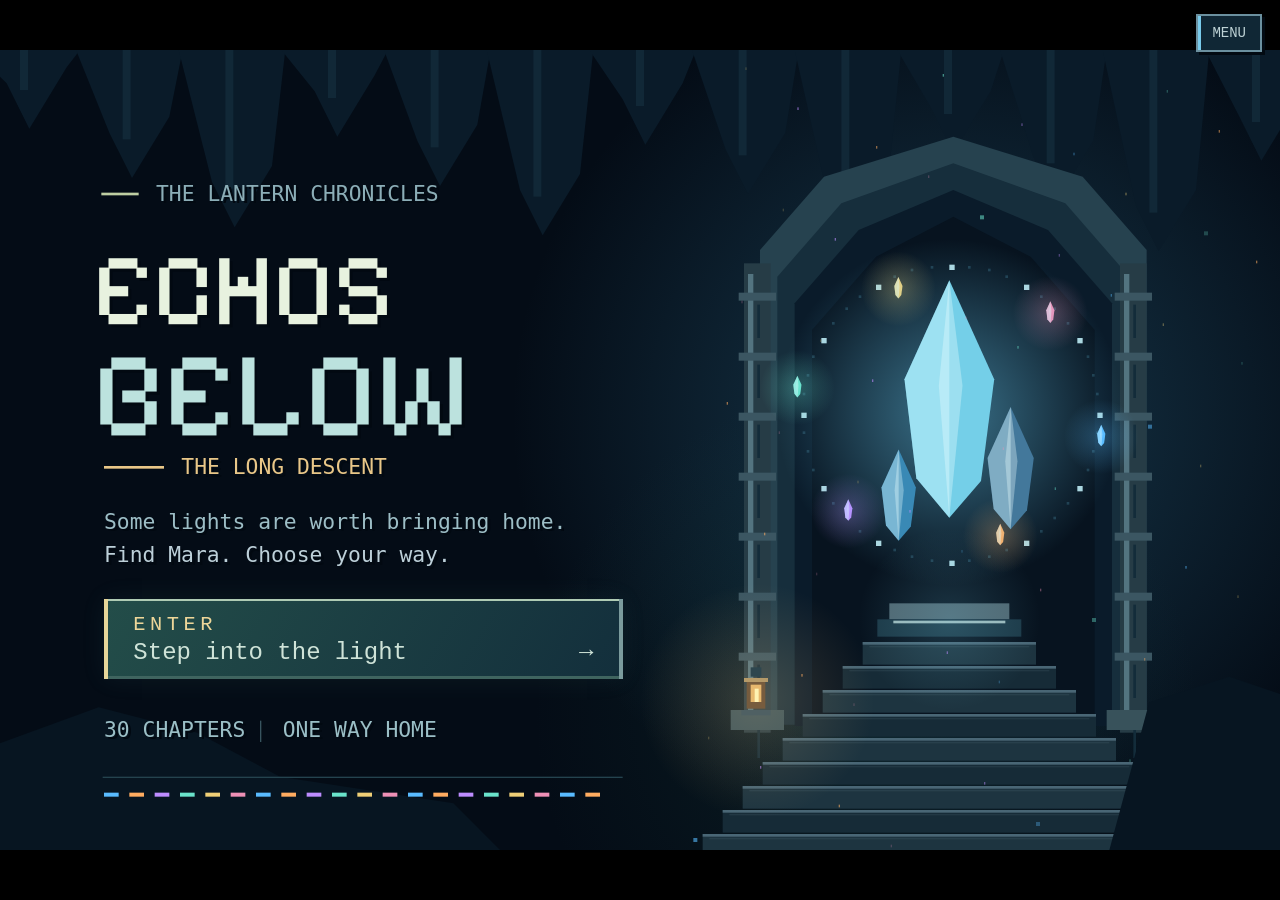
==== commit 5cf73aad: "Rework traveler guardian miniboss and roaming enemy pixel designs" ====
--- a/echoes_below/index.html
+++ b/echoes_below/index.html
@@ -2,8 +2,8 @@
 <html lang="en">
 <head>
 <meta charset="utf-8"><meta name="viewport" content="width=device-width,initial-scale=1,viewport-fit=cover">
-<meta name="theme-color" content="#071018"><link rel="icon" href="./favicon.svg?v=3.4.3" type="image/svg+xml"><link rel="icon" href="./favicon-32.png?v=3.4.3" sizes="32x32" type="image/png"><link rel="apple-touch-icon" href="./apple-touch-icon.png?v=3.4.3" sizes="180x180"><meta name="apple-mobile-web-app-title" content="Echos Below"><meta name="apple-mobile-web-app-capable" content="yes"><meta name="apple-mobile-web-app-status-bar-style" content="black-translucent"><link rel="manifest" href="./manifest.webmanifest">
-<title>Echos Below — v3.4.3</title>
+<meta name="theme-color" content="#071018"><link rel="icon" href="./favicon.svg?v=3.5.0" type="image/svg+xml"><link rel="icon" href="./favicon-32.png?v=3.5.0" sizes="32x32" type="image/png"><link rel="apple-touch-icon" href="./apple-touch-icon.png?v=3.5.0" sizes="180x180"><meta name="apple-mobile-web-app-title" content="Echos Below"><meta name="apple-mobile-web-app-capable" content="yes"><meta name="apple-mobile-web-app-status-bar-style" content="black-translucent"><link rel="manifest" href="./manifest.webmanifest">
+<title>Echos Below — v3.5.0</title>
 <style>
 :root{color-scheme:dark;--bg:#0b0b16;--panel:#1a182b;--edge:#655c85;--text:#f5f0ff;--accent:#d8bcff;--mint:#a4f7d2}*{box-sizing:border-box}
 body{background:radial-gradient(ellipse at top,#26213b,#0b0b16 70%);font-family:Consolas,'Courier New',monospace;color:var(--text);margin:0;min-height:100vh;padding:12px 12px 35px}
@@ -12,11 +12,11 @@
 dialog{width:min(720px,94vw);max-height:85vh;overflow:auto;background:#171d30;color:#f1edff;border:1px solid #82bfc7;border-radius:12px;padding:24px;line-height:1.65}dialog::backdrop{background:#030611c9}dialog h2{font-size:22px}dialog button{margin:5px}.quest{border-color:#406b78;background:#111d2c}.quest h2{margin-bottom:5px}.quest p{margin:5px 0}.quest .hint{color:#bce6d9}.journal-memory{border-left:2px solid #76a4b8;padding:8px 14px;margin:12px 0}.journal-memory h3{margin:0}.story-actions{display:flex;flex-wrap:wrap;gap:6px}.quest-location{color:#93b6d0;font-size:13px}#hintText{min-height:1.6em}
 </style>
 <link rel="preload" href="./fonts/PixelifySans.ttf" as="font" type="font/ttf" crossorigin>
-<link rel="stylesheet" href="./player-shell.css?v=3.4.3">
-<link rel="stylesheet" href="./multiplayer.css?v=3.4.3">
+<link rel="stylesheet" href="./player-shell.css?v=3.5.0">
+<link rel="stylesheet" href="./multiplayer.css?v=3.5.0">
 </head>
 <body>
-<div id="usernameBadge">GUEST · not logged in</div><div id="versionBadge">ECHOS BELOW · v3.4.3</div>
+<div id="usernameBadge">GUEST · not logged in</div><div id="versionBadge">ECHOS BELOW · v3.5.0</div>
 <div class="app">
   <div class="top"><b>✦ ECHOS BELOW: THE LONG DESCENT</b><div><span id="connectivity">Checking...</span> · <span id="toast" role="status"></span></div></div>
   <canvas id="game" width="960" height="600" tabindex="0" aria-label="Echos Below adventure"></canvas>
@@ -52,44 +52,45 @@
     <div class="inputs"><label>Chapter <select id="adminChapter"></select></label><label>Room <select id="adminRoom"></select></label><button id="teleportBtn">Teleport</button></div>
     <div class="inputs"><button type="button" data-admin="market-next">Next market</button><label>Choose market <select id="adminMarket"></select></label><button type="button" data-admin="market-select">Teleport to market</button></div><p class="small">Only the verified KingKippy account can use these controls. There is no guest or local bypass. Test changes affect your own progress only.</p>
   </section>
-  <div class="footer">© Echos Below — Original fantasy RPG prototype · Build v3.4.3 · Online-ready / Offline-playable</div>
+  <div class="footer">© Echos Below — Original fantasy RPG prototype · Build v3.5.0 · Online-ready / Offline-playable</div>
 </div>
 <canvas id="fallenTraveler" width="160" height="120" hidden></canvas>
 <button id="titleEnter" type="button" aria-label="Enter the game" hidden><span class="title-enter-word">ENTER</span><span class="title-enter-sub">Step into the light <span aria-hidden="true">→</span></span></button>
-<script src="./campaign-expansion.js?v=3.4.3"></script>
-<script src="./enemy-motion.js?v=3.4.3"></script>
-<script src="./voice-director.js?v=3.4.3"></script>
-<script src="./audio-fx.js?v=3.4.3"></script>
-<script src="./campaign-progression.js?v=3.4.3"></script>
-<script src="./chapter-music.js?v=3.4.3"></script>
-<script src="./story.js?v=3.4.3"></script>
-<script src="./boss-rewards.js?v=3.4.3"></script>
-<script src="./expeditions.js?v=3.4.3"></script>
-<script src="./credits.js?v=3.4.3"></script>
-<script src="./item-system.js?v=3.4.3"></script>
-<script src="./loot-system.js?v=3.4.3"></script>
-<script src="./merchant.js?v=3.4.3"></script>
-<script src="./last-echo-voice.js?v=3.4.3"></script>
-<script src="./avatar-art.js?v=3.4.3"></script>
-<script src="./title-scene.js?v=3.4.3"></script>
-<script src="./weapon-effects.js?v=3.4.3"></script>
-<script src="./weapon-motion.js?v=3.4.3"></script>
-<script src="./weapon-vfx.js?v=3.4.3"></script>
-<script src="./scene-vfx.js?v=3.4.3"></script>
-<script src="./death-vfx.js?v=3.4.3"></script>
-<script src="./weapon-identities.js?v=3.4.3"></script>
-<script src="./world-mobs.js?v=3.4.3"></script>
-<script src="./character-art.js?v=3.4.3"></script>
-<script src="./overworld-art.js?v=3.4.3"></script>
-<script src="./angel-revival.js?v=3.4.3"></script>
-<script src="./last-echo-finale.js?v=3.4.3"></script>
-<script src="./combat-director.js?v=3.4.3"></script>
-<script defer src="./touch-controls.js?v=3.4.3"></script>
-<script src="./multiplayer.js?v=3.4.3"></script>
+<script src="./campaign-expansion.js?v=3.5.0"></script>
+<script src="./enemy-motion.js?v=3.5.0"></script>
+<script src="./character-design.js?v=3.5.0"></script>
+<script src="./voice-director.js?v=3.5.0"></script>
+<script src="./audio-fx.js?v=3.5.0"></script>
+<script src="./campaign-progression.js?v=3.5.0"></script>
+<script src="./chapter-music.js?v=3.5.0"></script>
+<script src="./story.js?v=3.5.0"></script>
+<script src="./boss-rewards.js?v=3.5.0"></script>
+<script src="./expeditions.js?v=3.5.0"></script>
+<script src="./credits.js?v=3.5.0"></script>
+<script src="./item-system.js?v=3.5.0"></script>
+<script src="./loot-system.js?v=3.5.0"></script>
+<script src="./merchant.js?v=3.5.0"></script>
+<script src="./last-echo-voice.js?v=3.5.0"></script>
+<script src="./avatar-art.js?v=3.5.0"></script>
+<script src="./title-scene.js?v=3.5.0"></script>
+<script src="./weapon-effects.js?v=3.5.0"></script>
+<script src="./weapon-motion.js?v=3.5.0"></script>
+<script src="./weapon-vfx.js?v=3.5.0"></script>
+<script src="./scene-vfx.js?v=3.5.0"></script>
+<script src="./death-vfx.js?v=3.5.0"></script>
+<script src="./weapon-identities.js?v=3.5.0"></script>
+<script src="./world-mobs.js?v=3.5.0"></script>
+<script src="./character-art.js?v=3.5.0"></script>
+<script src="./overworld-art.js?v=3.5.0"></script>
+<script src="./angel-revival.js?v=3.5.0"></script>
+<script src="./last-echo-finale.js?v=3.5.0"></script>
+<script src="./combat-director.js?v=3.5.0"></script>
+<script defer src="./touch-controls.js?v=3.5.0"></script>
+<script src="./multiplayer.js?v=3.5.0"></script>
 
 <script>
 (()=>{'use strict';
-const VERSION='3.4.3',BUILD='20261018.29',LEGACY='echoesBelowLongDescent_v2',SAVE_PREFIX='echoesBelowV4_slot_',BIND_KEY='echoesBelowV4_controls',SET_KEY='echoesBelowV4_lastSlot';
+const VERSION='3.5.0',BUILD='20261018.30',LEGACY='echoesBelowLongDescent_v2',SAVE_PREFIX='echoesBelowV4_slot_',BIND_KEY='echoesBelowV4_controls',SET_KEY='echoesBelowV4_lastSlot';
 const memoryStorage=new Map();
 const storage=(()=>{try{const t=window.localStorage;t.getItem('__echo_test__');return t}catch{return{getItem:k=>memoryStorage.has(k)?memoryStorage.get(k):null,setItem:(k,v)=>memoryStorage.set(k,String(v)),removeItem:k=>memoryStorage.delete(k)}}})();
 const canvas=document.getElementById('game'),ctx=canvas.getContext('2d');ctx.imageSmoothingEnabled=false;
@@ -487,7 +488,7 @@
 function refreshSlots(onlyNew=false){let parent=by('slots');parent.innerHTML='';for(let s=1;s<=3;s++){let row=document.createElement('div');row.className='inputs'+(onlyNew?' new-slot':'');row.style.margin='6px 0';let label=document.createElement('span');label.className='small';label.style.minWidth='0';let raw=storage.getItem(slotKey(s));let existing=null;try{if(raw)existing=normalise(JSON.parse(raw)).data}catch{}label.textContent=existing?'Slot '+s+': Chapter '+(existing.chapter+1)+' / Room '+(existing.room+1)+' · HP '+existing.hp+'/'+existing.maxHp:'Slot '+s+': empty';row.append(label);
 for(const [name,fn] of (onlyNew?[['New',()=>startNew(s)]]:[['New',()=>startNew(s)],['Load',()=>{load(s);by('savePanel').classList.add('hidden');focusGame()}],['Save current here',()=>{if(game){slot=s;save()}else announce('Start a game first')}],['Delete',()=>{if(existing&&confirm('Delete Slot '+s+' permanently?')){storage.removeItem(slotKey(s));refreshSlots()}}]])){let b=document.createElement('button');b.textContent=name;b.disabled=(!existing&&name==='Load')||(!existing&&name==='Delete');b.onclick=fn;row.append(b)}parent.append(row)}}
 function updateStats(){updateStoryUI();if(!game){by('stats').textContent='No game loaded';by('progress').textContent='';return}let mins=Math.floor(game.seconds/60),h=Math.floor(mins/60),m=mins%60;by('stats').textContent='Slot '+slot+' · Chapter '+(game.chapter+1)+'/30 · Room '+(game.room+1)+'/'+roomCount(game.chapter)+' · HP '+game.hp+'/'+game.maxHp+' · LV '+game.level+' · Glowberries '+game.items+' · '+h+'h '+String(m).padStart(2,'0')+'m played';by('progress').textContent='Choices: '+game.mercy+' spared / '+game.fight+' defeated · '+Object.keys(game.flags).length+' encounters completed · Weapon: '+(equipped('weapon')?equipped('weapon').rarity+' · '+equipped('weapon').name:'Basic · Bare hands')+' · Armor: '+(equipped('chest')?equipped('chest').rarity+' · '+equipped('chest').name:'Basic · Traveler’s clothes')+' · Abilities: '+(game.gear.abilities.map(id=>abilities[id].name).join(', ')||'none yet')}
-function saveExport(){if(!game){announce('Start a game before exporting');return}let obj={...clone(game),build:VERSION,exportedAt:new Date().toISOString()};let url=URL.createObjectURL(new Blob([JSON.stringify(obj,null,2)],{type:'application/json'}));let a=document.createElement('a');a.href=url;a.download=`echoes-below-slot-${slot}-v3.4.3.json`;a.click();setTimeout(()=>URL.revokeObjectURL(url),1000);announce('Save exported')}
+function saveExport(){if(!game){announce('Start a game before exporting');return}let obj={...clone(game),build:VERSION,exportedAt:new Date().toISOString()};let url=URL.createObjectURL(new Blob([JSON.stringify(obj,null,2)],{type:'application/json'}));let a=document.createElement('a');a.href=url;a.download=`echoes-below-slot-${slot}-v3.5.0.json`;a.click();setTimeout(()=>URL.revokeObjectURL(url),1000);announce('Save exported')}
 async function saveImport(e){let f=e.target.files?.[0];if(!f)return;try{let {data}=normalise(JSON.parse(await f.text()));if(game&&!confirm('Replace your current Slot '+slot+' with imported data?'))return;game=data;ensurePosition();screen='world';paused=false;save();announce('Import successful — Slot '+slot)}catch(err){announce('Import failed: '+err.message)}finally{e.target.value=''}}
 function chapterTitle(){return expeditionRegion()?.title||chapterNames[game?.chapter||0]}
 const roomKey=()=>game.secretRoom?'secret:traveler':game.expedition?'exp:'+game.expedition.id+':'+game.expedition.room:game.chapter+':'+game.room;const isEncounter=()=>game&&!game.secretRoom&&!game.expedition&&roomData().encounter;const isCleared=()=>!!game.flags[roomKey()];const isBoss=()=>!game.secretRoom&&!game.expedition&&game.room===bossRoom(game.chapter);
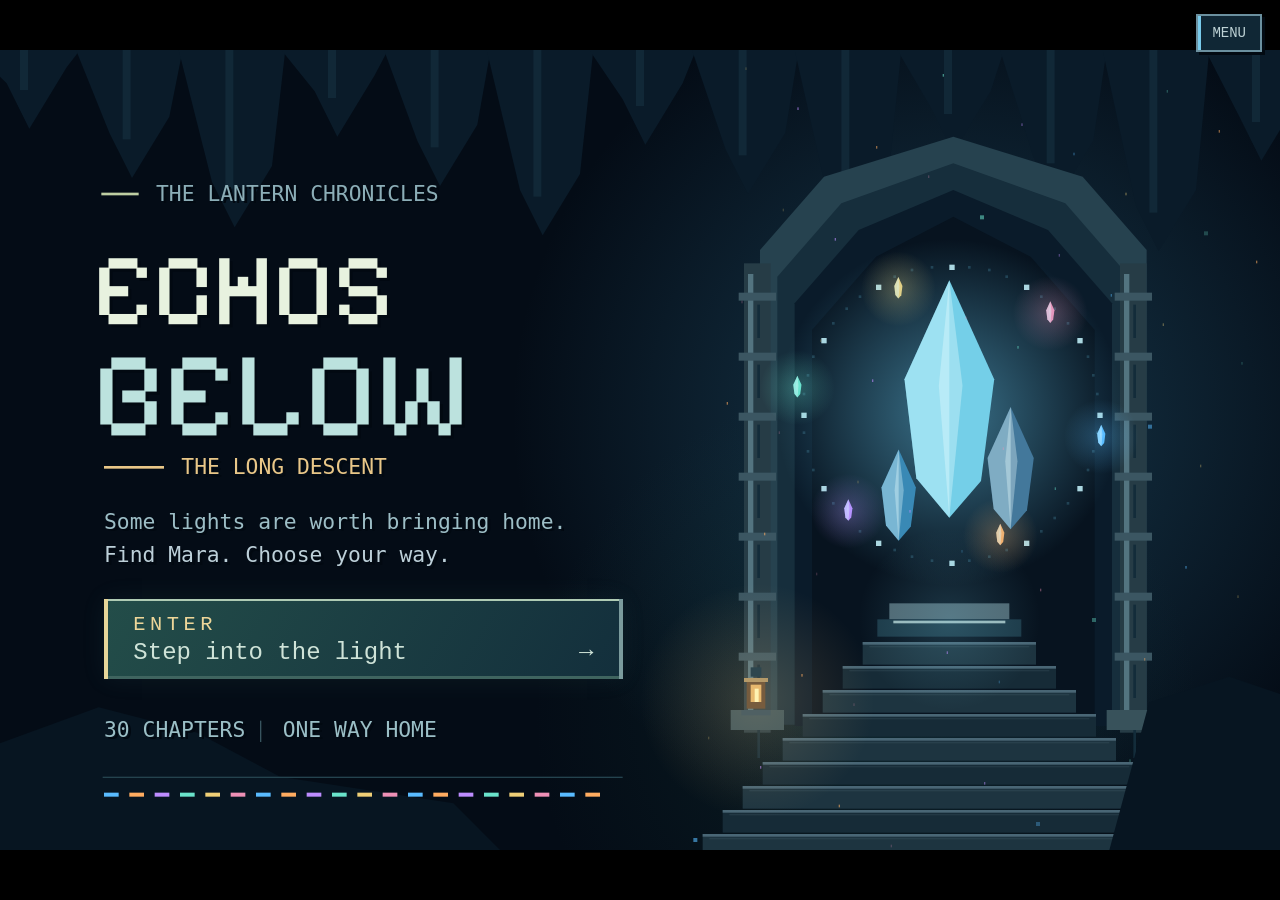
==== commit 33128279: "Give credits a cinematic lantern road and crystal celebration" ====
--- a/echoes_below/index.html
+++ b/echoes_below/index.html
@@ -2,8 +2,8 @@
 <html lang="en">
 <head>
 <meta charset="utf-8"><meta name="viewport" content="width=device-width,initial-scale=1,viewport-fit=cover">
-<meta name="theme-color" content="#071018"><link rel="icon" href="./favicon.svg?v=3.5.0" type="image/svg+xml"><link rel="icon" href="./favicon-32.png?v=3.5.0" sizes="32x32" type="image/png"><link rel="apple-touch-icon" href="./apple-touch-icon.png?v=3.5.0" sizes="180x180"><meta name="apple-mobile-web-app-title" content="Echos Below"><meta name="apple-mobile-web-app-capable" content="yes"><meta name="apple-mobile-web-app-status-bar-style" content="black-translucent"><link rel="manifest" href="./manifest.webmanifest">
-<title>Echos Below — v3.5.0</title>
+<meta name="theme-color" content="#071018"><link rel="icon" href="./favicon.svg?v=3.5.1" type="image/svg+xml"><link rel="icon" href="./favicon-32.png?v=3.5.1" sizes="32x32" type="image/png"><link rel="apple-touch-icon" href="./apple-touch-icon.png?v=3.5.1" sizes="180x180"><meta name="apple-mobile-web-app-title" content="Echos Below"><meta name="apple-mobile-web-app-capable" content="yes"><meta name="apple-mobile-web-app-status-bar-style" content="black-translucent"><link rel="manifest" href="./manifest.webmanifest">
+<title>Echos Below — v3.5.1</title>
 <style>
 :root{color-scheme:dark;--bg:#0b0b16;--panel:#1a182b;--edge:#655c85;--text:#f5f0ff;--accent:#d8bcff;--mint:#a4f7d2}*{box-sizing:border-box}
 body{background:radial-gradient(ellipse at top,#26213b,#0b0b16 70%);font-family:Consolas,'Courier New',monospace;color:var(--text);margin:0;min-height:100vh;padding:12px 12px 35px}
@@ -12,11 +12,11 @@
 dialog{width:min(720px,94vw);max-height:85vh;overflow:auto;background:#171d30;color:#f1edff;border:1px solid #82bfc7;border-radius:12px;padding:24px;line-height:1.65}dialog::backdrop{background:#030611c9}dialog h2{font-size:22px}dialog button{margin:5px}.quest{border-color:#406b78;background:#111d2c}.quest h2{margin-bottom:5px}.quest p{margin:5px 0}.quest .hint{color:#bce6d9}.journal-memory{border-left:2px solid #76a4b8;padding:8px 14px;margin:12px 0}.journal-memory h3{margin:0}.story-actions{display:flex;flex-wrap:wrap;gap:6px}.quest-location{color:#93b6d0;font-size:13px}#hintText{min-height:1.6em}
 </style>
 <link rel="preload" href="./fonts/PixelifySans.ttf" as="font" type="font/ttf" crossorigin>
-<link rel="stylesheet" href="./player-shell.css?v=3.5.0">
-<link rel="stylesheet" href="./multiplayer.css?v=3.5.0">
+<link rel="stylesheet" href="./player-shell.css?v=3.5.1">
+<link rel="stylesheet" href="./multiplayer.css?v=3.5.1">
 </head>
 <body>
-<div id="usernameBadge">GUEST · not logged in</div><div id="versionBadge">ECHOS BELOW · v3.5.0</div>
+<div id="usernameBadge">GUEST · not logged in</div><div id="versionBadge">ECHOS BELOW · v3.5.1</div>
 <div class="app">
   <div class="top"><b>✦ ECHOS BELOW: THE LONG DESCENT</b><div><span id="connectivity">Checking...</span> · <span id="toast" role="status"></span></div></div>
   <canvas id="game" width="960" height="600" tabindex="0" aria-label="Echos Below adventure"></canvas>
@@ -52,45 +52,45 @@
     <div class="inputs"><label>Chapter <select id="adminChapter"></select></label><label>Room <select id="adminRoom"></select></label><button id="teleportBtn">Teleport</button></div>
     <div class="inputs"><button type="button" data-admin="market-next">Next market</button><label>Choose market <select id="adminMarket"></select></label><button type="button" data-admin="market-select">Teleport to market</button></div><p class="small">Only the verified KingKippy account can use these controls. There is no guest or local bypass. Test changes affect your own progress only.</p>
   </section>
-  <div class="footer">© Echos Below — Original fantasy RPG prototype · Build v3.5.0 · Online-ready / Offline-playable</div>
+  <div class="footer">© Echos Below — Original fantasy RPG prototype · Build v3.5.1 · Online-ready / Offline-playable</div>
 </div>
 <canvas id="fallenTraveler" width="160" height="120" hidden></canvas>
 <button id="titleEnter" type="button" aria-label="Enter the game" hidden><span class="title-enter-word">ENTER</span><span class="title-enter-sub">Step into the light <span aria-hidden="true">→</span></span></button>
-<script src="./campaign-expansion.js?v=3.5.0"></script>
-<script src="./enemy-motion.js?v=3.5.0"></script>
-<script src="./character-design.js?v=3.5.0"></script>
-<script src="./voice-director.js?v=3.5.0"></script>
-<script src="./audio-fx.js?v=3.5.0"></script>
-<script src="./campaign-progression.js?v=3.5.0"></script>
-<script src="./chapter-music.js?v=3.5.0"></script>
-<script src="./story.js?v=3.5.0"></script>
-<script src="./boss-rewards.js?v=3.5.0"></script>
-<script src="./expeditions.js?v=3.5.0"></script>
-<script src="./credits.js?v=3.5.0"></script>
-<script src="./item-system.js?v=3.5.0"></script>
-<script src="./loot-system.js?v=3.5.0"></script>
-<script src="./merchant.js?v=3.5.0"></script>
-<script src="./last-echo-voice.js?v=3.5.0"></script>
-<script src="./avatar-art.js?v=3.5.0"></script>
-<script src="./title-scene.js?v=3.5.0"></script>
-<script src="./weapon-effects.js?v=3.5.0"></script>
-<script src="./weapon-motion.js?v=3.5.0"></script>
-<script src="./weapon-vfx.js?v=3.5.0"></script>
-<script src="./scene-vfx.js?v=3.5.0"></script>
-<script src="./death-vfx.js?v=3.5.0"></script>
-<script src="./weapon-identities.js?v=3.5.0"></script>
-<script src="./world-mobs.js?v=3.5.0"></script>
-<script src="./character-art.js?v=3.5.0"></script>
-<script src="./overworld-art.js?v=3.5.0"></script>
-<script src="./angel-revival.js?v=3.5.0"></script>
-<script src="./last-echo-finale.js?v=3.5.0"></script>
-<script src="./combat-director.js?v=3.5.0"></script>
-<script defer src="./touch-controls.js?v=3.5.0"></script>
-<script src="./multiplayer.js?v=3.5.0"></script>
+<script src="./campaign-expansion.js?v=3.5.1"></script>
+<script src="./enemy-motion.js?v=3.5.1"></script>
+<script src="./character-design.js?v=3.5.1"></script>
+<script src="./voice-director.js?v=3.5.1"></script>
+<script src="./audio-fx.js?v=3.5.1"></script>
+<script src="./campaign-progression.js?v=3.5.1"></script>
+<script src="./chapter-music.js?v=3.5.1"></script>
+<script src="./story.js?v=3.5.1"></script>
+<script src="./boss-rewards.js?v=3.5.1"></script>
+<script src="./expeditions.js?v=3.5.1"></script>
+<script src="./credits.js?v=3.5.1"></script>
+<script src="./item-system.js?v=3.5.1"></script>
+<script src="./loot-system.js?v=3.5.1"></script>
+<script src="./merchant.js?v=3.5.1"></script>
+<script src="./last-echo-voice.js?v=3.5.1"></script>
+<script src="./avatar-art.js?v=3.5.1"></script>
+<script src="./title-scene.js?v=3.5.1"></script>
+<script src="./weapon-effects.js?v=3.5.1"></script>
+<script src="./weapon-motion.js?v=3.5.1"></script>
+<script src="./weapon-vfx.js?v=3.5.1"></script>
+<script src="./scene-vfx.js?v=3.5.1"></script>
+<script src="./death-vfx.js?v=3.5.1"></script>
+<script src="./weapon-identities.js?v=3.5.1"></script>
+<script src="./world-mobs.js?v=3.5.1"></script>
+<script src="./character-art.js?v=3.5.1"></script>
+<script src="./overworld-art.js?v=3.5.1"></script>
+<script src="./angel-revival.js?v=3.5.1"></script>
+<script src="./last-echo-finale.js?v=3.5.1"></script>
+<script src="./combat-director.js?v=3.5.1"></script>
+<script defer src="./touch-controls.js?v=3.5.1"></script>
+<script src="./multiplayer.js?v=3.5.1"></script>
 
 <script>
 (()=>{'use strict';
-const VERSION='3.5.0',BUILD='20261018.30',LEGACY='echoesBelowLongDescent_v2',SAVE_PREFIX='echoesBelowV4_slot_',BIND_KEY='echoesBelowV4_controls',SET_KEY='echoesBelowV4_lastSlot';
+const VERSION='3.5.1',BUILD='20261018.31',LEGACY='echoesBelowLongDescent_v2',SAVE_PREFIX='echoesBelowV4_slot_',BIND_KEY='echoesBelowV4_controls',SET_KEY='echoesBelowV4_lastSlot';
 const memoryStorage=new Map();
 const storage=(()=>{try{const t=window.localStorage;t.getItem('__echo_test__');return t}catch{return{getItem:k=>memoryStorage.has(k)?memoryStorage.get(k):null,setItem:(k,v)=>memoryStorage.set(k,String(v)),removeItem:k=>memoryStorage.delete(k)}}})();
 const canvas=document.getElementById('game'),ctx=canvas.getContext('2d');ctx.imageSmoothingEnabled=false;
@@ -488,7 +488,7 @@
 function refreshSlots(onlyNew=false){let parent=by('slots');parent.innerHTML='';for(let s=1;s<=3;s++){let row=document.createElement('div');row.className='inputs'+(onlyNew?' new-slot':'');row.style.margin='6px 0';let label=document.createElement('span');label.className='small';label.style.minWidth='0';let raw=storage.getItem(slotKey(s));let existing=null;try{if(raw)existing=normalise(JSON.parse(raw)).data}catch{}label.textContent=existing?'Slot '+s+': Chapter '+(existing.chapter+1)+' / Room '+(existing.room+1)+' · HP '+existing.hp+'/'+existing.maxHp:'Slot '+s+': empty';row.append(label);
 for(const [name,fn] of (onlyNew?[['New',()=>startNew(s)]]:[['New',()=>startNew(s)],['Load',()=>{load(s);by('savePanel').classList.add('hidden');focusGame()}],['Save current here',()=>{if(game){slot=s;save()}else announce('Start a game first')}],['Delete',()=>{if(existing&&confirm('Delete Slot '+s+' permanently?')){storage.removeItem(slotKey(s));refreshSlots()}}]])){let b=document.createElement('button');b.textContent=name;b.disabled=(!existing&&name==='Load')||(!existing&&name==='Delete');b.onclick=fn;row.append(b)}parent.append(row)}}
 function updateStats(){updateStoryUI();if(!game){by('stats').textContent='No game loaded';by('progress').textContent='';return}let mins=Math.floor(game.seconds/60),h=Math.floor(mins/60),m=mins%60;by('stats').textContent='Slot '+slot+' · Chapter '+(game.chapter+1)+'/30 · Room '+(game.room+1)+'/'+roomCount(game.chapter)+' · HP '+game.hp+'/'+game.maxHp+' · LV '+game.level+' · Glowberries '+game.items+' · '+h+'h '+String(m).padStart(2,'0')+'m played';by('progress').textContent='Choices: '+game.mercy+' spared / '+game.fight+' defeated · '+Object.keys(game.flags).length+' encounters completed · Weapon: '+(equipped('weapon')?equipped('weapon').rarity+' · '+equipped('weapon').name:'Basic · Bare hands')+' · Armor: '+(equipped('chest')?equipped('chest').rarity+' · '+equipped('chest').name:'Basic · Traveler’s clothes')+' · Abilities: '+(game.gear.abilities.map(id=>abilities[id].name).join(', ')||'none yet')}
-function saveExport(){if(!game){announce('Start a game before exporting');return}let obj={...clone(game),build:VERSION,exportedAt:new Date().toISOString()};let url=URL.createObjectURL(new Blob([JSON.stringify(obj,null,2)],{type:'application/json'}));let a=document.createElement('a');a.href=url;a.download=`echoes-below-slot-${slot}-v3.5.0.json`;a.click();setTimeout(()=>URL.revokeObjectURL(url),1000);announce('Save exported')}
+function saveExport(){if(!game){announce('Start a game before exporting');return}let obj={...clone(game),build:VERSION,exportedAt:new Date().toISOString()};let url=URL.createObjectURL(new Blob([JSON.stringify(obj,null,2)],{type:'application/json'}));let a=document.createElement('a');a.href=url;a.download=`echoes-below-slot-${slot}-v3.5.1.json`;a.click();setTimeout(()=>URL.revokeObjectURL(url),1000);announce('Save exported')}
 async function saveImport(e){let f=e.target.files?.[0];if(!f)return;try{let {data}=normalise(JSON.parse(await f.text()));if(game&&!confirm('Replace your current Slot '+slot+' with imported data?'))return;game=data;ensurePosition();screen='world';paused=false;save();announce('Import successful — Slot '+slot)}catch(err){announce('Import failed: '+err.message)}finally{e.target.value=''}}
 function chapterTitle(){return expeditionRegion()?.title||chapterNames[game?.chapter||0]}
 const roomKey=()=>game.secretRoom?'secret:traveler':game.expedition?'exp:'+game.expedition.id+':'+game.expedition.room:game.chapter+':'+game.room;const isEncounter=()=>game&&!game.secretRoom&&!game.expedition&&roomData().encounter;const isCleared=()=>!!game.flags[roomKey()];const isBoss=()=>!game.secretRoom&&!game.expedition&&game.room===bossRoom(game.chapter);
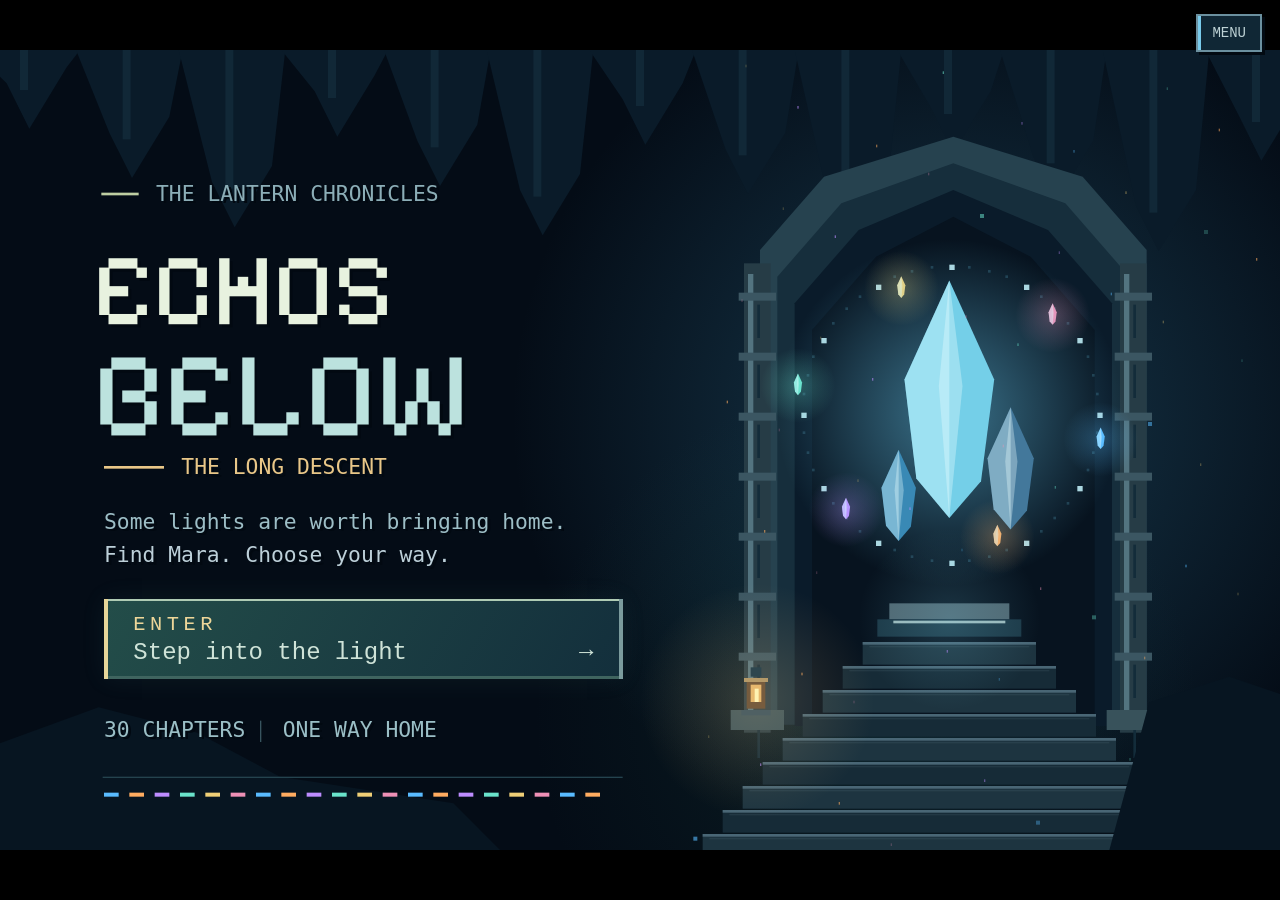
==== commit 12865c15: "Give guardians polished regalia and Last Echo a prismatic seraph form" ====
--- a/echoes_below/index.html
+++ b/echoes_below/index.html
@@ -2,8 +2,8 @@
 <html lang="en">
 <head>
 <meta charset="utf-8"><meta name="viewport" content="width=device-width,initial-scale=1,viewport-fit=cover">
-<meta name="theme-color" content="#071018"><link rel="icon" href="./favicon.svg?v=3.5.1" type="image/svg+xml"><link rel="icon" href="./favicon-32.png?v=3.5.1" sizes="32x32" type="image/png"><link rel="apple-touch-icon" href="./apple-touch-icon.png?v=3.5.1" sizes="180x180"><meta name="apple-mobile-web-app-title" content="Echos Below"><meta name="apple-mobile-web-app-capable" content="yes"><meta name="apple-mobile-web-app-status-bar-style" content="black-translucent"><link rel="manifest" href="./manifest.webmanifest">
-<title>Echos Below — v3.5.1</title>
+<meta name="theme-color" content="#071018"><link rel="icon" href="./favicon.svg?v=3.6.0" type="image/svg+xml"><link rel="icon" href="./favicon-32.png?v=3.6.0" sizes="32x32" type="image/png"><link rel="apple-touch-icon" href="./apple-touch-icon.png?v=3.6.0" sizes="180x180"><meta name="apple-mobile-web-app-title" content="Echos Below"><meta name="apple-mobile-web-app-capable" content="yes"><meta name="apple-mobile-web-app-status-bar-style" content="black-translucent"><link rel="manifest" href="./manifest.webmanifest">
+<title>Echos Below — v3.6.0</title>
 <style>
 :root{color-scheme:dark;--bg:#0b0b16;--panel:#1a182b;--edge:#655c85;--text:#f5f0ff;--accent:#d8bcff;--mint:#a4f7d2}*{box-sizing:border-box}
 body{background:radial-gradient(ellipse at top,#26213b,#0b0b16 70%);font-family:Consolas,'Courier New',monospace;color:var(--text);margin:0;min-height:100vh;padding:12px 12px 35px}
@@ -12,11 +12,11 @@
 dialog{width:min(720px,94vw);max-height:85vh;overflow:auto;background:#171d30;color:#f1edff;border:1px solid #82bfc7;border-radius:12px;padding:24px;line-height:1.65}dialog::backdrop{background:#030611c9}dialog h2{font-size:22px}dialog button{margin:5px}.quest{border-color:#406b78;background:#111d2c}.quest h2{margin-bottom:5px}.quest p{margin:5px 0}.quest .hint{color:#bce6d9}.journal-memory{border-left:2px solid #76a4b8;padding:8px 14px;margin:12px 0}.journal-memory h3{margin:0}.story-actions{display:flex;flex-wrap:wrap;gap:6px}.quest-location{color:#93b6d0;font-size:13px}#hintText{min-height:1.6em}
 </style>
 <link rel="preload" href="./fonts/PixelifySans.ttf" as="font" type="font/ttf" crossorigin>
-<link rel="stylesheet" href="./player-shell.css?v=3.5.1">
-<link rel="stylesheet" href="./multiplayer.css?v=3.5.1">
+<link rel="stylesheet" href="./player-shell.css?v=3.6.0">
+<link rel="stylesheet" href="./multiplayer.css?v=3.6.0">
 </head>
 <body>
-<div id="usernameBadge">GUEST · not logged in</div><div id="versionBadge">ECHOS BELOW · v3.5.1</div>
+<div id="usernameBadge">GUEST · not logged in</div><div id="versionBadge">ECHOS BELOW · v3.6.0</div>
 <div class="app">
   <div class="top"><b>✦ ECHOS BELOW: THE LONG DESCENT</b><div><span id="connectivity">Checking...</span> · <span id="toast" role="status"></span></div></div>
   <canvas id="game" width="960" height="600" tabindex="0" aria-label="Echos Below adventure"></canvas>
@@ -52,45 +52,46 @@
     <div class="inputs"><label>Chapter <select id="adminChapter"></select></label><label>Room <select id="adminRoom"></select></label><button id="teleportBtn">Teleport</button></div>
     <div class="inputs"><button type="button" data-admin="market-next">Next market</button><label>Choose market <select id="adminMarket"></select></label><button type="button" data-admin="market-select">Teleport to market</button></div><p class="small">Only the verified KingKippy account can use these controls. There is no guest or local bypass. Test changes affect your own progress only.</p>
   </section>
-  <div class="footer">© Echos Below — Original fantasy RPG prototype · Build v3.5.1 · Online-ready / Offline-playable</div>
+  <div class="footer">© Echos Below — Original fantasy RPG prototype · Build v3.6.0 · Online-ready / Offline-playable</div>
 </div>
 <canvas id="fallenTraveler" width="160" height="120" hidden></canvas>
 <button id="titleEnter" type="button" aria-label="Enter the game" hidden><span class="title-enter-word">ENTER</span><span class="title-enter-sub">Step into the light <span aria-hidden="true">→</span></span></button>
-<script src="./campaign-expansion.js?v=3.5.1"></script>
-<script src="./enemy-motion.js?v=3.5.1"></script>
-<script src="./character-design.js?v=3.5.1"></script>
-<script src="./voice-director.js?v=3.5.1"></script>
-<script src="./audio-fx.js?v=3.5.1"></script>
-<script src="./campaign-progression.js?v=3.5.1"></script>
-<script src="./chapter-music.js?v=3.5.1"></script>
-<script src="./story.js?v=3.5.1"></script>
-<script src="./boss-rewards.js?v=3.5.1"></script>
-<script src="./expeditions.js?v=3.5.1"></script>
-<script src="./credits.js?v=3.5.1"></script>
-<script src="./item-system.js?v=3.5.1"></script>
-<script src="./loot-system.js?v=3.5.1"></script>
-<script src="./merchant.js?v=3.5.1"></script>
-<script src="./last-echo-voice.js?v=3.5.1"></script>
-<script src="./avatar-art.js?v=3.5.1"></script>
-<script src="./title-scene.js?v=3.5.1"></script>
-<script src="./weapon-effects.js?v=3.5.1"></script>
-<script src="./weapon-motion.js?v=3.5.1"></script>
-<script src="./weapon-vfx.js?v=3.5.1"></script>
-<script src="./scene-vfx.js?v=3.5.1"></script>
-<script src="./death-vfx.js?v=3.5.1"></script>
-<script src="./weapon-identities.js?v=3.5.1"></script>
-<script src="./world-mobs.js?v=3.5.1"></script>
-<script src="./character-art.js?v=3.5.1"></script>
-<script src="./overworld-art.js?v=3.5.1"></script>
-<script src="./angel-revival.js?v=3.5.1"></script>
-<script src="./last-echo-finale.js?v=3.5.1"></script>
-<script src="./combat-director.js?v=3.5.1"></script>
-<script defer src="./touch-controls.js?v=3.5.1"></script>
-<script src="./multiplayer.js?v=3.5.1"></script>
+<script src="./campaign-expansion.js?v=3.6.0"></script>
+<script src="./enemy-motion.js?v=3.6.0"></script>
+<script src="./character-design.js?v=3.6.0"></script>
+<script src="./boss-regalia.js?v=3.6.0"></script>
+<script src="./voice-director.js?v=3.6.0"></script>
+<script src="./audio-fx.js?v=3.6.0"></script>
+<script src="./campaign-progression.js?v=3.6.0"></script>
+<script src="./chapter-music.js?v=3.6.0"></script>
+<script src="./story.js?v=3.6.0"></script>
+<script src="./boss-rewards.js?v=3.6.0"></script>
+<script src="./expeditions.js?v=3.6.0"></script>
+<script src="./credits.js?v=3.6.0"></script>
+<script src="./item-system.js?v=3.6.0"></script>
+<script src="./loot-system.js?v=3.6.0"></script>
+<script src="./merchant.js?v=3.6.0"></script>
+<script src="./last-echo-voice.js?v=3.6.0"></script>
+<script src="./avatar-art.js?v=3.6.0"></script>
+<script src="./title-scene.js?v=3.6.0"></script>
+<script src="./weapon-effects.js?v=3.6.0"></script>
+<script src="./weapon-motion.js?v=3.6.0"></script>
+<script src="./weapon-vfx.js?v=3.6.0"></script>
+<script src="./scene-vfx.js?v=3.6.0"></script>
+<script src="./death-vfx.js?v=3.6.0"></script>
+<script src="./weapon-identities.js?v=3.6.0"></script>
+<script src="./world-mobs.js?v=3.6.0"></script>
+<script src="./character-art.js?v=3.6.0"></script>
+<script src="./overworld-art.js?v=3.6.0"></script>
+<script src="./angel-revival.js?v=3.6.0"></script>
+<script src="./last-echo-finale.js?v=3.6.0"></script>
+<script src="./combat-director.js?v=3.6.0"></script>
+<script defer src="./touch-controls.js?v=3.6.0"></script>
+<script src="./multiplayer.js?v=3.6.0"></script>
 
 <script>
 (()=>{'use strict';
-const VERSION='3.5.1',BUILD='20261018.31',LEGACY='echoesBelowLongDescent_v2',SAVE_PREFIX='echoesBelowV4_slot_',BIND_KEY='echoesBelowV4_controls',SET_KEY='echoesBelowV4_lastSlot';
+const VERSION='3.6.0',BUILD='20261018.32',LEGACY='echoesBelowLongDescent_v2',SAVE_PREFIX='echoesBelowV4_slot_',BIND_KEY='echoesBelowV4_controls',SET_KEY='echoesBelowV4_lastSlot';
 const memoryStorage=new Map();
 const storage=(()=>{try{const t=window.localStorage;t.getItem('__echo_test__');return t}catch{return{getItem:k=>memoryStorage.has(k)?memoryStorage.get(k):null,setItem:(k,v)=>memoryStorage.set(k,String(v)),removeItem:k=>memoryStorage.delete(k)}}})();
 const canvas=document.getElementById('game'),ctx=canvas.getContext('2d');ctx.imageSmoothingEnabled=false;
@@ -488,7 +489,7 @@
 function refreshSlots(onlyNew=false){let parent=by('slots');parent.innerHTML='';for(let s=1;s<=3;s++){let row=document.createElement('div');row.className='inputs'+(onlyNew?' new-slot':'');row.style.margin='6px 0';let label=document.createElement('span');label.className='small';label.style.minWidth='0';let raw=storage.getItem(slotKey(s));let existing=null;try{if(raw)existing=normalise(JSON.parse(raw)).data}catch{}label.textContent=existing?'Slot '+s+': Chapter '+(existing.chapter+1)+' / Room '+(existing.room+1)+' · HP '+existing.hp+'/'+existing.maxHp:'Slot '+s+': empty';row.append(label);
 for(const [name,fn] of (onlyNew?[['New',()=>startNew(s)]]:[['New',()=>startNew(s)],['Load',()=>{load(s);by('savePanel').classList.add('hidden');focusGame()}],['Save current here',()=>{if(game){slot=s;save()}else announce('Start a game first')}],['Delete',()=>{if(existing&&confirm('Delete Slot '+s+' permanently?')){storage.removeItem(slotKey(s));refreshSlots()}}]])){let b=document.createElement('button');b.textContent=name;b.disabled=(!existing&&name==='Load')||(!existing&&name==='Delete');b.onclick=fn;row.append(b)}parent.append(row)}}
 function updateStats(){updateStoryUI();if(!game){by('stats').textContent='No game loaded';by('progress').textContent='';return}let mins=Math.floor(game.seconds/60),h=Math.floor(mins/60),m=mins%60;by('stats').textContent='Slot '+slot+' · Chapter '+(game.chapter+1)+'/30 · Room '+(game.room+1)+'/'+roomCount(game.chapter)+' · HP '+game.hp+'/'+game.maxHp+' · LV '+game.level+' · Glowberries '+game.items+' · '+h+'h '+String(m).padStart(2,'0')+'m played';by('progress').textContent='Choices: '+game.mercy+' spared / '+game.fight+' defeated · '+Object.keys(game.flags).length+' encounters completed · Weapon: '+(equipped('weapon')?equipped('weapon').rarity+' · '+equipped('weapon').name:'Basic · Bare hands')+' · Armor: '+(equipped('chest')?equipped('chest').rarity+' · '+equipped('chest').name:'Basic · Traveler’s clothes')+' · Abilities: '+(game.gear.abilities.map(id=>abilities[id].name).join(', ')||'none yet')}
-function saveExport(){if(!game){announce('Start a game before exporting');return}let obj={...clone(game),build:VERSION,exportedAt:new Date().toISOString()};let url=URL.createObjectURL(new Blob([JSON.stringify(obj,null,2)],{type:'application/json'}));let a=document.createElement('a');a.href=url;a.download=`echoes-below-slot-${slot}-v3.5.1.json`;a.click();setTimeout(()=>URL.revokeObjectURL(url),1000);announce('Save exported')}
+function saveExport(){if(!game){announce('Start a game before exporting');return}let obj={...clone(game),build:VERSION,exportedAt:new Date().toISOString()};let url=URL.createObjectURL(new Blob([JSON.stringify(obj,null,2)],{type:'application/json'}));let a=document.createElement('a');a.href=url;a.download=`echoes-below-slot-${slot}-v3.6.0.json`;a.click();setTimeout(()=>URL.revokeObjectURL(url),1000);announce('Save exported')}
 async function saveImport(e){let f=e.target.files?.[0];if(!f)return;try{let {data}=normalise(JSON.parse(await f.text()));if(game&&!confirm('Replace your current Slot '+slot+' with imported data?'))return;game=data;ensurePosition();screen='world';paused=false;save();announce('Import successful — Slot '+slot)}catch(err){announce('Import failed: '+err.message)}finally{e.target.value=''}}
 function chapterTitle(){return expeditionRegion()?.title||chapterNames[game?.chapter||0]}
 const roomKey=()=>game.secretRoom?'secret:traveler':game.expedition?'exp:'+game.expedition.id+':'+game.expedition.room:game.chapter+':'+game.room;const isEncounter=()=>game&&!game.secretRoom&&!game.expedition&&roomData().encounter;const isCleared=()=>!!game.flags[roomKey()];const isBoss=()=>!game.secretRoom&&!game.expedition&&game.room===bossRoom(game.chapter);
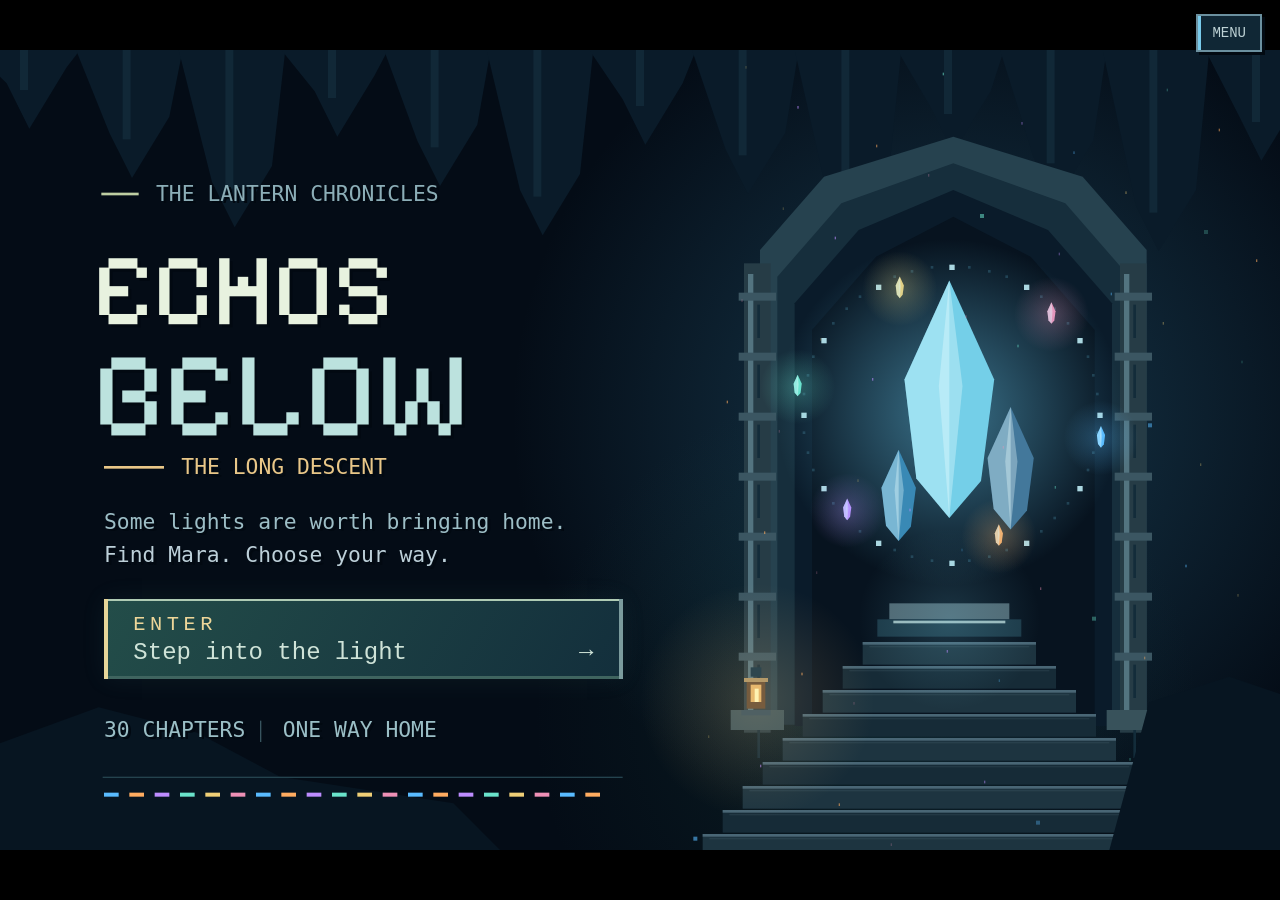
==== commit cf3abe2b: "Bring guardian fights into rooms with stamina dodge and crystal-seraph bosses" ====
--- a/echoes_below/index.html
+++ b/echoes_below/index.html
@@ -2,8 +2,8 @@
 <html lang="en">
 <head>
 <meta charset="utf-8"><meta name="viewport" content="width=device-width,initial-scale=1,viewport-fit=cover">
-<meta name="theme-color" content="#071018"><link rel="icon" href="./favicon.svg?v=3.6.0" type="image/svg+xml"><link rel="icon" href="./favicon-32.png?v=3.6.0" sizes="32x32" type="image/png"><link rel="apple-touch-icon" href="./apple-touch-icon.png?v=3.6.0" sizes="180x180"><meta name="apple-mobile-web-app-title" content="Echos Below"><meta name="apple-mobile-web-app-capable" content="yes"><meta name="apple-mobile-web-app-status-bar-style" content="black-translucent"><link rel="manifest" href="./manifest.webmanifest">
-<title>Echos Below — v3.6.0</title>
+<meta name="theme-color" content="#071018"><link rel="icon" href="./favicon.svg?v=3.7.0" type="image/svg+xml"><link rel="icon" href="./favicon-32.png?v=3.7.0" sizes="32x32" type="image/png"><link rel="apple-touch-icon" href="./apple-touch-icon.png?v=3.7.0" sizes="180x180"><meta name="apple-mobile-web-app-title" content="Echos Below"><meta name="apple-mobile-web-app-capable" content="yes"><meta name="apple-mobile-web-app-status-bar-style" content="black-translucent"><link rel="manifest" href="./manifest.webmanifest">
+<title>Echos Below — v3.7.0</title>
 <style>
 :root{color-scheme:dark;--bg:#0b0b16;--panel:#1a182b;--edge:#655c85;--text:#f5f0ff;--accent:#d8bcff;--mint:#a4f7d2}*{box-sizing:border-box}
 body{background:radial-gradient(ellipse at top,#26213b,#0b0b16 70%);font-family:Consolas,'Courier New',monospace;color:var(--text);margin:0;min-height:100vh;padding:12px 12px 35px}
@@ -12,11 +12,11 @@
 dialog{width:min(720px,94vw);max-height:85vh;overflow:auto;background:#171d30;color:#f1edff;border:1px solid #82bfc7;border-radius:12px;padding:24px;line-height:1.65}dialog::backdrop{background:#030611c9}dialog h2{font-size:22px}dialog button{margin:5px}.quest{border-color:#406b78;background:#111d2c}.quest h2{margin-bottom:5px}.quest p{margin:5px 0}.quest .hint{color:#bce6d9}.journal-memory{border-left:2px solid #76a4b8;padding:8px 14px;margin:12px 0}.journal-memory h3{margin:0}.story-actions{display:flex;flex-wrap:wrap;gap:6px}.quest-location{color:#93b6d0;font-size:13px}#hintText{min-height:1.6em}
 </style>
 <link rel="preload" href="./fonts/PixelifySans.ttf" as="font" type="font/ttf" crossorigin>
-<link rel="stylesheet" href="./player-shell.css?v=3.6.0">
-<link rel="stylesheet" href="./multiplayer.css?v=3.6.0">
+<link rel="stylesheet" href="./player-shell.css?v=3.7.0">
+<link rel="stylesheet" href="./multiplayer.css?v=3.7.0">
 </head>
 <body>
-<div id="usernameBadge">GUEST · not logged in</div><div id="versionBadge">ECHOS BELOW · v3.6.0</div>
+<div id="usernameBadge">GUEST · not logged in</div><div id="versionBadge">ECHOS BELOW · v3.7.0</div>
 <div class="app">
   <div class="top"><b>✦ ECHOS BELOW: THE LONG DESCENT</b><div><span id="connectivity">Checking...</span> · <span id="toast" role="status"></span></div></div>
   <canvas id="game" width="960" height="600" tabindex="0" aria-label="Echos Below adventure"></canvas>
@@ -52,46 +52,47 @@
     <div class="inputs"><label>Chapter <select id="adminChapter"></select></label><label>Room <select id="adminRoom"></select></label><button id="teleportBtn">Teleport</button></div>
     <div class="inputs"><button type="button" data-admin="market-next">Next market</button><label>Choose market <select id="adminMarket"></select></label><button type="button" data-admin="market-select">Teleport to market</button></div><p class="small">Only the verified KingKippy account can use these controls. There is no guest or local bypass. Test changes affect your own progress only.</p>
   </section>
-  <div class="footer">© Echos Below — Original fantasy RPG prototype · Build v3.6.0 · Online-ready / Offline-playable</div>
+  <div class="footer">© Echos Below — Original fantasy RPG prototype · Build v3.7.0 · Online-ready / Offline-playable</div>
 </div>
 <canvas id="fallenTraveler" width="160" height="120" hidden></canvas>
 <button id="titleEnter" type="button" aria-label="Enter the game" hidden><span class="title-enter-word">ENTER</span><span class="title-enter-sub">Step into the light <span aria-hidden="true">→</span></span></button>
-<script src="./campaign-expansion.js?v=3.6.0"></script>
-<script src="./enemy-motion.js?v=3.6.0"></script>
-<script src="./character-design.js?v=3.6.0"></script>
-<script src="./boss-regalia.js?v=3.6.0"></script>
-<script src="./voice-director.js?v=3.6.0"></script>
-<script src="./audio-fx.js?v=3.6.0"></script>
-<script src="./campaign-progression.js?v=3.6.0"></script>
-<script src="./chapter-music.js?v=3.6.0"></script>
-<script src="./story.js?v=3.6.0"></script>
-<script src="./boss-rewards.js?v=3.6.0"></script>
-<script src="./expeditions.js?v=3.6.0"></script>
-<script src="./credits.js?v=3.6.0"></script>
-<script src="./item-system.js?v=3.6.0"></script>
-<script src="./loot-system.js?v=3.6.0"></script>
-<script src="./merchant.js?v=3.6.0"></script>
-<script src="./last-echo-voice.js?v=3.6.0"></script>
-<script src="./avatar-art.js?v=3.6.0"></script>
-<script src="./title-scene.js?v=3.6.0"></script>
-<script src="./weapon-effects.js?v=3.6.0"></script>
-<script src="./weapon-motion.js?v=3.6.0"></script>
-<script src="./weapon-vfx.js?v=3.6.0"></script>
-<script src="./scene-vfx.js?v=3.6.0"></script>
-<script src="./death-vfx.js?v=3.6.0"></script>
-<script src="./weapon-identities.js?v=3.6.0"></script>
-<script src="./world-mobs.js?v=3.6.0"></script>
-<script src="./character-art.js?v=3.6.0"></script>
-<script src="./overworld-art.js?v=3.6.0"></script>
-<script src="./angel-revival.js?v=3.6.0"></script>
-<script src="./last-echo-finale.js?v=3.6.0"></script>
-<script src="./combat-director.js?v=3.6.0"></script>
-<script defer src="./touch-controls.js?v=3.6.0"></script>
-<script src="./multiplayer.js?v=3.6.0"></script>
+<script src="./campaign-expansion.js?v=3.7.0"></script>
+<script src="./enemy-motion.js?v=3.7.0"></script>
+<script src="./arena-combat.js?v=3.7.0"></script>
+<script src="./character-design.js?v=3.7.0"></script>
+<script src="./boss-regalia.js?v=3.7.0"></script>
+<script src="./voice-director.js?v=3.7.0"></script>
+<script src="./audio-fx.js?v=3.7.0"></script>
+<script src="./campaign-progression.js?v=3.7.0"></script>
+<script src="./chapter-music.js?v=3.7.0"></script>
+<script src="./story.js?v=3.7.0"></script>
+<script src="./boss-rewards.js?v=3.7.0"></script>
+<script src="./expeditions.js?v=3.7.0"></script>
+<script src="./credits.js?v=3.7.0"></script>
+<script src="./item-system.js?v=3.7.0"></script>
+<script src="./loot-system.js?v=3.7.0"></script>
+<script src="./merchant.js?v=3.7.0"></script>
+<script src="./last-echo-voice.js?v=3.7.0"></script>
+<script src="./avatar-art.js?v=3.7.0"></script>
+<script src="./title-scene.js?v=3.7.0"></script>
+<script src="./weapon-effects.js?v=3.7.0"></script>
+<script src="./weapon-motion.js?v=3.7.0"></script>
+<script src="./weapon-vfx.js?v=3.7.0"></script>
+<script src="./scene-vfx.js?v=3.7.0"></script>
+<script src="./death-vfx.js?v=3.7.0"></script>
+<script src="./weapon-identities.js?v=3.7.0"></script>
+<script src="./world-mobs.js?v=3.7.0"></script>
+<script src="./character-art.js?v=3.7.0"></script>
+<script src="./overworld-art.js?v=3.7.0"></script>
+<script src="./angel-revival.js?v=3.7.0"></script>
+<script src="./last-echo-finale.js?v=3.7.0"></script>
+<script src="./combat-director.js?v=3.7.0"></script>
+<script defer src="./touch-controls.js?v=3.7.0"></script>
+<script src="./multiplayer.js?v=3.7.0"></script>
 
 <script>
 (()=>{'use strict';
-const VERSION='3.6.0',BUILD='20261018.32',LEGACY='echoesBelowLongDescent_v2',SAVE_PREFIX='echoesBelowV4_slot_',BIND_KEY='echoesBelowV4_controls',SET_KEY='echoesBelowV4_lastSlot';
+const VERSION='3.7.0',BUILD='20261018.33',LEGACY='echoesBelowLongDescent_v2',SAVE_PREFIX='echoesBelowV4_slot_',BIND_KEY='echoesBelowV4_controls',SET_KEY='echoesBelowV4_lastSlot';
 const memoryStorage=new Map();
 const storage=(()=>{try{const t=window.localStorage;t.getItem('__echo_test__');return t}catch{return{getItem:k=>memoryStorage.has(k)?memoryStorage.get(k):null,setItem:(k,v)=>memoryStorage.set(k,String(v)),removeItem:k=>memoryStorage.delete(k)}}})();
 const canvas=document.getElementById('game'),ctx=canvas.getContext('2d');ctx.imageSmoothingEnabled=false;
@@ -196,7 +197,7 @@
   actionButton(document.fullscreenElement?'Exit browser fullscreen':'Enter browser fullscreen',async()=>{if(document.fullscreenElement){immersiveWanted=false;try{await document.exitFullscreen()}catch{}}else{immersiveWanted=true;requestImmersive();}try{storage.setItem('echoesBelow_fullscreen',immersiveWanted?'on':'off')}catch{}setTimeout(()=>{if(by('mainMenuDialog').open)renderMainMenu('display');},100);});
   actionButton('Fullscreen on play: '+(immersiveWanted?'On':'Off'),()=>{immersiveWanted=!immersiveWanted;try{storage.setItem('echoesBelow_fullscreen',immersiveWanted?'on':'off')}catch{}renderMainMenu('display');});
  }else if(page==='mobile'){
- detailText('Play sideways on phones and tablets. Touch controls appear automatically on touch devices, with Interact, Hint and Pause on the right. In 2D, tap a place or object to walk there, then use Interact to read, collect or use it. Use Dodge against the small roaming enemies.','menu-detail');detailText('During battle dodging, drag the left joystick to move the heart. Small drags move slowly; release to stop. During attacks, you can also hold and drag directly inside the heart arena. Tap a battle action to choose it. Menus and shops work by touch.');actionButton('Touch controls: '+(window.EchoesTouch?.active?'On':'Off'),()=>{window.EchoesTouch?.setActive(!window.EchoesTouch.active);renderMainMenu('mobile');});actionButton('Landscape fullscreen',()=>{window.EchoesTouch?.setActive(true);immersiveWanted=true;requestImmersive();});actionButton('Use device detection',()=>{window.EchoesTouch?.useDetection();renderMainMenu('mobile');});detailText('If your browser cannot lock landscape, turn the device yourself. Portrait mode shows a rotation prompt.');
+ detailText('Play sideways on phones and tablets. Touch controls appear automatically on touch devices, with Interact, Hint and Pause on the right. In 2D, tap a place or object to walk there, then use Interact to read, collect or use it. Use Dodge against roaming enemies and guardians.','menu-detail');detailText('Boss fights stay in the room: tap to move, Attack to swing, and Dodge to roll. Use ACT, ITEM, SKILL or MERCY along the bottom. Menus and shops work by touch.');actionButton('Touch controls: '+(window.EchoesTouch?.active?'On':'Off'),()=>{window.EchoesTouch?.setActive(!window.EchoesTouch.active);renderMainMenu('mobile');});actionButton('Landscape fullscreen',()=>{window.EchoesTouch?.setActive(true);immersiveWanted=true;requestImmersive();});actionButton('Use device detection',()=>{window.EchoesTouch?.useDetection();renderMainMenu('mobile');});detailText('If your browser cannot lock landscape, turn the device yourself. Portrait mode shows a rotation prompt.');
  }else if(page==='sound'){const prefs=window.EchoesAudio.settings;detailText('Now playing · '+window.EchoesMusic.themes[game?.chapter||0].name);detailText('Original chapter music and pixel sound effects have separate volume controls.');actionButton(musicEnabled?'Turn music off':'Turn music on',()=>{by('musicBtn').click();renderMainMenu('sound');});actionButton(prefs.effectsEnabled?'Turn sound effects off':'Turn sound effects on',()=>{window.EchoesAudio.configure({effectsEnabled:!window.EchoesAudio.settings.effectsEnabled});enableAudio();fx('menuConfirm');renderMainMenu('sound');});audioSlider('Music volume','musicVolume');audioSlider('Sound effects volume','effectsVolume');actionButton(prefs.voicesEnabled?'Turn voices off':'Turn voices on',()=>{window.EchoesAudio.configure({voicesEnabled:!window.EchoesAudio.settings.voicesEnabled});renderMainMenu('sound');});audioSlider('Character voice volume','voiceVolume');detailText('Brindle uses a warm older voice; the Last Echo uses a quieter, darker delivery. The clearest available English voice is chosen automatically. Spoken sound varies by device; the text remains available.');actionButton('Test sound effects',()=>{enableAudio();fx('kill',{weapon:6});});
  }else if(page==='map'){
   const grid=document.createElement('div');grid.className='chapter-menu-grid';for(let i=0;i<campaign.length;i++){const p=document.createElement('p');p.textContent=String(i+1).padStart(2,'0')+' · '+campaign[i].title;if(game?.chapter===i)p.className='current';grid.append(p);}by('menuContent').append(grid);detailText('OPTIONAL TRAILS · 18 new maps');for(const r of window.EchoesExpeditions.regions)detailText(r.title+' — entrance in chapter '+(r.chapter+1)+', room 2'+(game&&trailClaimed(r.id)?' · relic found':''));
@@ -212,7 +213,7 @@
  }else if(page==='progress'){
   if(!game)detailText('Start or continue a game to see your journey.');else{updateStats();detailText(chapterData().goal,'menu-detail');detailText(objective());detailText(by('stats').textContent);detailText(by('progress').textContent);detailText('Grace gifts · '+graceSummary());}
  }else if(page==='help'){
-  detailText('Click or tap the floor to walk there. Click a marked object to walk over, then press E to interact, read or collect. Walk near keys, coins, glowberries or equipment and press E to collect them; mobile players use Collect. Keyboard direction keys are used only for battle dodging. E also continues story text and confirms battle choices. Shift sprints.');detailText('ACT helps you understand a foe. MERCY ends a peaceful encounter once it is ready. ITEM heals. SKILL uses a learned ability.');detailText('Regular Graces share room 5 with the miniboss; Angel Graces share room 7 with the chapter boss. The final chapter instead uses rooms 2 and 3. Both heal, save, anchor your respawn and offer one permanent gift. Regular gifts: Damage +2, Hearts +2, Intelligence +1–2, Defense +1, Healing +2 or Movement +3%. Angel gifts: Damage +3, Hearts +3, Intelligence +2–3, Defense +2, Healing +3 or Movement +4%. Each grace gives its gift only once. The final chapter has larger rainbow graces, and the final Angel Grace is the largest. Some east passages require a key from the previous room. Markets appear in room 3 every three chapters: chapters 3, 6, 9, 12, 15, 18, 21, 24 and 27. The final chapter has three rooms, with a miniboss in room 2 and the Last Echo in room 3. Every chapter has seven rooms: a miniboss in room 5 and the main boss in room 7. Boss attack marks warn before shots arrive. H offers navigation guidance, and J keeps your discovered memories.');for(const u of graceUpgrades)detailText(u.label+(u.id==='skill'?' +1–2':'')+' · '+u.description);detailText('Totem of the Angels costs exactly 55 coins at Brindle’s shops. Keep it in your bag: it automatically consumes one to restore full HP in a boss or miniboss fight, with an angel revival. Last Light triggers first if prepared. It cannot be used manually or against roaming enemies.');detailText('Every miniboss victory grants all normal Grace bonuses with +2 extra each: +4 damage, +4 HP, +3–4 Intelligence, +3 defense, +4 healing and +5% movement. Main boss victories grant all normal bonuses with +1 extra each: +3 damage/HP/healing, +2–3 Intelligence, +2 defense and +4% movement. Each bundle is awarded once, including peaceful victories. Enemy health/damage account for this growth.');detailText('Each main guardian has a unique passive relic: 12% relic, otherwise chapter-scaled coins: 5 + 3 per chapter after chapter 1. The final guardian guarantees the Rainbow Relic of the Gods, which maximizes permanent attributes, and the Sword of Life keepsake for a future game.');detailText('Finds are scarce: two glowberries and two loose coins per eight main rooms. Miniboss coins scale from 3 in chapter 1 by +2 each chapter (chapter 6: 13). Main bosses award their relic or coins, starting at 5 and increasing by 3 each chapter, except the guaranteed finale treasures. Equipment has five rarities: Basic, Rare, Strong, Legends and Godlike. Shop base weights are 75%, 16%, 7%, 1.7% and 0.3%; better grades grow more likely in later chapters. Godlike unlocks in chapter 16. Shops offer two pieces per journey, and a memory chest every nine rooms contains no Basic gear. M > Rarity guide shows current odds and prices. Gear drops themselves are rare. Ordinary goblins do not drop coins or berries, but may leave equipment. Each roaming enemy also has an independent 25% chance to drop a healing mote: collect it with E to restore 10 HP, up to your maximum. Motes use no inventory slot and stay on the ground when your health is full. Boss health, damage, armor and the understanding needed for MERCY grow with chapter depth, independently of your character. Early equipment cannot withstand late guardians: a fresh traveler’s 24 HP is less than one hit from the final boss. Better weapons break through their defenses; armor reduces every hit, and grace gifts permanently improve your build.');for(const p of window.EchoesAvatars.presets)detailText(p.name+' · '+p.trait.label+' · '+p.trait.description);detailText('RARITIES · Basic is pale green, Rare blue, Strong violet, Legends orange, Godlike gold. Open Rarity guide for all five grades, chapter-adjusted shop/chest odds and price ranges. Your already-owned items are preserved.');detailText('Intelligence makes every ACT build more understanding, so guardians can become ready for MERCY sooner. It also improves all six abilities. Equip one weapon and head, chest and leg armor. Your bag has 10 slots including a glowberry pouch; potions stack. New Game clears all journey progress, gifts, inventory, gear, supplies, coins and choices.');detailText('I opens the inventory. Left-click moves; right-click swings your equipped weapon or fists. E interacts, reads and collects nearby objects. Space performs a short dodge roll against roaming enemies only, with a brief recovery between rolls. Boss and miniboss fights have no roll. Mobile has Attack, Interact and Dodge buttons. M opens this menu at any time. All shortcuts are listed and can be changed under Controls & keybinds.');
+  detailText('Click or tap the floor to walk there. Click a marked object to walk over, then press E to interact, read or collect. Walk near keys, coins, glowberries or equipment and press E to collect them; mobile players use Collect. E also continues story text. Shift sprints.');detailText('Fights happen in the room. Click/tap to move; RMB or Attack swings toward the pointer or enemy. Space or Dodge rolls through attacks. Attacks cost 18 stamina, rolls cost 24, and stamina regenerates after a short rest. Watch the ground warnings, dodge the strike, then punish recovery. Repeated hits stagger foes. Use ACT while the foe recovers; the bottom bar has ACT, ITEM, SKILL and MERCY.');detailText('ACT helps you understand a foe. MERCY ends a peaceful encounter once it is ready. ITEM heals. SKILL uses a learned ability.');detailText('Regular Graces share room 5 with the miniboss; Angel Graces share room 7 with the chapter boss. The final chapter instead uses rooms 2 and 3. Both heal, save, anchor your respawn and offer one permanent gift. Regular gifts: Damage +2, Hearts +2, Intelligence +1–2, Defense +1, Healing +2 or Movement +3%. Angel gifts: Damage +3, Hearts +3, Intelligence +2–3, Defense +2, Healing +3 or Movement +4%. Each grace gives its gift only once. The final chapter has larger rainbow graces, and the final Angel Grace is the largest. Some east passages require a key from the previous room. Markets appear in room 3 every three chapters: chapters 3, 6, 9, 12, 15, 18, 21, 24 and 27. The final chapter has three rooms, with a miniboss in room 2 and the Last Echo in room 3. Every chapter has seven rooms: a miniboss in room 5 and the main boss in room 7. Boss attack marks warn before shots arrive. H offers navigation guidance, and J keeps your discovered memories.');for(const u of graceUpgrades)detailText(u.label+(u.id==='skill'?' +1–2':'')+' · '+u.description);detailText('Totem of the Angels costs exactly 55 coins at Brindle’s shops. Keep it in your bag: it automatically consumes one to restore full HP in a boss or miniboss fight, with an angel revival. Last Light triggers first if prepared. It cannot be used manually or against roaming enemies.');detailText('Every miniboss victory grants all normal Grace bonuses with +2 extra each: +4 damage, +4 HP, +3–4 Intelligence, +3 defense, +4 healing and +5% movement. Main boss victories grant all normal bonuses with +1 extra each: +3 damage/HP/healing, +2–3 Intelligence, +2 defense and +4% movement. Each bundle is awarded once, including peaceful victories. Enemy health/damage account for this growth.');detailText('Each main guardian has a unique passive relic: 12% relic, otherwise chapter-scaled coins: 5 + 3 per chapter after chapter 1. The final guardian guarantees the Rainbow Relic of the Gods, which maximizes permanent attributes, and the Sword of Life keepsake for a future game.');detailText('Finds are scarce: two glowberries and two loose coins per eight main rooms. Miniboss coins scale from 3 in chapter 1 by +2 each chapter (chapter 6: 13). Main bosses award their relic or coins, starting at 5 and increasing by 3 each chapter, except the guaranteed finale treasures. Equipment has five rarities: Basic, Rare, Strong, Legends and Godlike. Shop base weights are 75%, 16%, 7%, 1.7% and 0.3%; better grades grow more likely in later chapters. Godlike unlocks in chapter 16. Shops offer two pieces per journey, and a memory chest every nine rooms contains no Basic gear. M > Rarity guide shows current odds and prices. Gear drops themselves are rare. Ordinary goblins do not drop coins or berries, but may leave equipment. Each roaming enemy also has an independent 25% chance to drop a healing mote: collect it with E to restore 10 HP, up to your maximum. Motes use no inventory slot and stay on the ground when your health is full. Boss health, damage, armor and the understanding needed for MERCY grow with chapter depth, independently of your character. Early equipment cannot withstand late guardians: a fresh traveler’s 24 HP is less than one hit from the final boss. Better weapons break through their defenses; armor reduces every hit, and grace gifts permanently improve your build.');for(const p of window.EchoesAvatars.presets)detailText(p.name+' · '+p.trait.label+' · '+p.trait.description);detailText('RARITIES · Basic is pale green, Rare blue, Strong violet, Legends orange, Godlike gold. Open Rarity guide for all five grades, chapter-adjusted shop/chest odds and price ranges. Your already-owned items are preserved.');detailText('Intelligence makes every ACT build more understanding, so guardians can become ready for MERCY sooner. It also improves all six abilities. Equip one weapon and head, chest and leg armor. Your bag has 10 slots including a glowberry pouch; potions stack. New Game clears all journey progress, gifts, inventory, gear, supplies, coins and choices.');detailText('I opens the inventory. Left-click moves; right-click swings your equipped weapon or fists. E interacts, reads and collects nearby objects. Space performs a short dodge roll against roaming enemies, bosses and minibosses, with a brief recovery between rolls. Mobile has Attack, Interact and Dodge buttons. M opens this menu at any time. All shortcuts are listed and can be changed under Controls & keybinds.');
  }
  if(page==='home'){renderJourneyCard();setMenuCategory(menuCategory);}
  const first=by('menuChoices').querySelector('button')||by('menuContent').querySelector('button')||by('menuBack');first.focus();
@@ -348,7 +349,7 @@
  const gear=id=>{const data=itemData().catalog[id];item(data.rarity+' · '+data.name,data.description+' · Buy and equip.',data.cost,itemData().owns(game.inventory,id),()=>{if(!itemData().add(game.inventory,id))return false;return changeEquipment(()=>itemData().equip(game.inventory,game.inventory.bag.length-1),false);},itemData().canAdd(game.inventory,id),data.rarityColor,data.rarity==='Godlike');};for(const id of stock)gear(id);
  for(let i=0;i<tier;i++){const ability=abilities[i];const rarity=itemData().abilityRarities[i];item(rarity.rarity+' · '+ability.name,abilityDescription(i),rarity.cost,game.gear.abilities.includes(i),()=>game.gear.abilities.push(i),true,rarity.rarityColor);}
  for(const id of ['tonic','ward','clarity']){const data=itemData().catalog[id];item(data.rarity+' · '+data.name,data.description,data.cost,false,()=>itemData().add(game.inventory,id),itemData().canAdd(game.inventory,id),data.rarityColor);}const totem=itemData().catalog['angel-totem'];if(game.chapter>=15)item(totem.rarity+' · '+totem.name,totem.description,55,false,()=>itemData().add(game.inventory,totem.id),itemData().canAdd(game.inventory,totem.id),totem.rarityColor,true);}
-function openSkills(){if(!battle||screen!=='battle'||modalOpen())return;const host=by('skillChoices');host.replaceChildren();if(skillPower()){const note=document.createElement('p');note.textContent='Grace Intelligence: '+skillPower();host.append(note);}if(!game.gear.abilities.length){const p=document.createElement('p');p.textContent='Learn abilities at the room 3 markets in chapters 3, 6, 9, 12, 15, 18, 21, 24 and 27.';host.append(p);}for(const id of game.gear.abilities){const b=document.createElement('button');b.textContent=itemData().abilityRarities[id].rarity+' · '+abilities[id].name+' — '+abilityDescription(id);b.style.borderColor=itemData().abilityRarities[id].rarityColor;b.style.color=itemData().abilityRarities[id].rarityColor;b.disabled=!!battle.usedSkill;b.onclick=()=>{if(battle.usedSkill)return;battle.usedSkill=true;fx('skill');closeModal('skillDialog');if(id===0)game.hp=Math.min(game.maxHp,game.hp+10+skillPower()*2);if(id===1){battle.ward=true;battle.wardCharges=Math.min(3,1+Math.floor(skillPower()/8));}if(id===2){const before=battle.peace;battle.peace=Math.min(actTarget(),battle.peace+1+Math.floor(skillPower()/10));if(!partyApplying)window.EchosMultiplayer?.combat?.('act',battle.peace-before,roomKey());}if(id===3)battle.slowNext=true;if(id===4)battle.stepNext=true;if(id===5)battle.revive=true;dodgeStart();announce(abilities[id].name+' used');};host.append(b);}if(battle.usedSkill){const p=document.createElement('p');p.textContent='Your ability has been used for this encounter.';host.append(p);}held.clear();pressed.clear();by('skillDialog').showModal();}
+function openSkills(){if(!battle||!['battle','world'].includes(screen)||modalOpen())return;const host=by('skillChoices');host.replaceChildren();if(skillPower()){const note=document.createElement('p');note.textContent='Grace Intelligence: '+skillPower();host.append(note);}if(!game.gear.abilities.length){const p=document.createElement('p');p.textContent='Learn abilities at the room 3 markets in chapters 3, 6, 9, 12, 15, 18, 21, 24 and 27.';host.append(p);}for(const id of game.gear.abilities){const b=document.createElement('button');b.textContent=itemData().abilityRarities[id].rarity+' · '+abilities[id].name+' — '+abilityDescription(id);b.style.borderColor=itemData().abilityRarities[id].rarityColor;b.style.color=itemData().abilityRarities[id].rarityColor;b.disabled=!!battle.usedSkill;b.onclick=()=>{if(battle.usedSkill)return;battle.usedSkill=true;fx('skill');closeModal('skillDialog');if(id===0)game.hp=Math.min(game.maxHp,game.hp+10+skillPower()*2);if(id===1){battle.ward=true;battle.wardCharges=Math.min(3,1+Math.floor(skillPower()/8));}if(id===2){const before=battle.peace;battle.peace=Math.min(actTarget(),battle.peace+1+Math.floor(skillPower()/10));if(!partyApplying)window.EchosMultiplayer?.combat?.('act',battle.peace-before,roomKey());}if(id===3)battle.slowNext=true;if(id===4)battle.stepNext=true;if(id===5)battle.revive=true;dodgeStart();announce(abilities[id].name+' used');};host.append(b);}if(battle.usedSkill){const p=document.createElement('p');p.textContent='Your ability has been used for this encounter.';host.append(p);}held.clear();pressed.clear();by('skillDialog').showModal();}
 function crystalSpot(){return roomData().checkpoint}
 function coinSpot(){return roomData().coin}
 function loreSpot(){return roomData().point}
@@ -380,8 +381,8 @@
 function enterRoomNarrative(chapterStart=false){fx(chapterStart?'chapter':'doorOpen');worldStrike=null;game.read['seen:'+roomKey()]=true;ensurePosition();updateStoryUI();if(chapterStart){chapterReveal=1800;game.read['chapterIntro:'+game.chapter]=true;screen='world';}else announce(roomData().name+' — '+objective());}
 function canGoBack(){return !!game&&(!!game.expedition||game.chapter>0||game.room>0);}
 function backExitLabel(){if(!canGoBack())return '';if(game.expedition)return game.expedition.room===0?'RETURN TO STORY':'PREVIOUS MAP';return game.room===0?'CHAPTER '+game.chapter:'PREVIOUS ROOM';}
-function moveBack(){if(game?.secretRoom){game.secretRoom=false;screen='creditsEnd';creditsEndTime=0;return true;}if(!canGoBack())return false;if(game.expedition){if(game.expedition.room===0){returnFromExpedition();return true;}game.expedition.room--;}else if(game.room>0)game.room--;else{game.chapter--;game.room=bossRoom(game.chapter);}game.x=820;game.y=353;screen='world';enterRoomNarrative();return true;}
-function tryLeave(){if(!game||screen!=='world')return;stopWalking();if(game.expedition){advanceExpedition();return;}
+function moveBack(){if(battle?.arena)return false;if(game?.secretRoom){game.secretRoom=false;screen='creditsEnd';creditsEndTime=0;return true;}if(!canGoBack())return false;if(game.expedition){if(game.expedition.room===0){returnFromExpedition();return true;}game.expedition.room--;}else if(game.room>0)game.room--;else{game.chapter--;game.room=bossRoom(game.chapter);}game.x=820;game.y=353;screen='world';enterRoomNarrative();return true;}
+function tryLeave(){if(!game||screen!=='world')return;if(battle?.arena){game.x=Math.min(835,game.x);return;}stopWalking();if(game.expedition){advanceExpedition();return;}
  if(bossKeyNeeded()){game.x=820;fx('doorLocked');say(['The passage is locked. A small key glints where the guardian stood.']);return;}if(keyDoorLocked()){if(!hasDoorKey()){game.x=820;fx('doorLocked');say(['The east passage is locked. Its plate names the '+chapterKeyName()+'.','Wick: “Look beside '+campaign[game.chapter].rooms[0].landmark.toLowerCase()+' in '+campaign[game.chapter].rooms[0].name+'. The west door leads back.”']);return;}game.read['unlocked:'+game.chapter]=true;save(true);fx('doorOpen');}
  if(roomData().puzzle&&!puzzleSolved()){game.x=820;fx('doorLocked');say(['The east passage is sealed by '+roomData().landmark.toLowerCase()+'.','The nearby inscription describes the three steps that open it.']);return;}if(isEncounter()&&!isCleared()){enterBattle();return;}moveRoom();}
 function proximity(){if(!game)return '';if(canGoBack()&&game.x<140&&Math.abs(game.y-353)<65)return '← '+backExitLabel();const targets=[...optionalTargets().map(t=>({p:t,name:t.label})),...(hasShop()?[{p:roomData().shop,name:'Brindle’s marketplace'}]:[]),{p:loreSpot(),name:roomData().landmark},...(hasCrystal()?[{p:crystalSpot(),name:(game.room===bossRoom(game.chapter)?'Angel Grace':'Grace')+' · heal and save'}]:[]),...(hasCoin()?[{p:coinSpot(),name:'Basic · Coin'}]:[])];targets.sort((a,b)=>Math.hypot(game.x-a.p.x,game.y-a.p.y)-Math.hypot(game.x-b.p.x,game.y-b.p.y));if(Math.hypot(game.x-targets[0].p.x,game.y-targets[0].p.y)<80)return targets[0].name;const d=doorState();return d.kind==='key'?(d.ready?'EAST PASSAGE · KEY FOUND':'EAST PASSAGE · LOCKED'):d.locked?'EAST PASSAGE · SEALED':'EAST PASSAGE →';}
@@ -399,12 +400,17 @@
 function normaliseLoot(value){const out={};if(value&&typeof value==='object')for(const [key,list] of Object.entries(value)){if(/^\d{1,2}:[0-9]$/.test(key)&&Array.isArray(list))out[key]=list.filter(e=>(e.id==='health-10'||itemData().catalog[e.id])&&Number.isFinite(e.x)&&Number.isFinite(e.y)).slice(0,6).map(e=>({id:itemData().forChapter(e.id,Number(key.split(':')[0])),x:Math.max(120,Math.min(830,e.x)),y:Math.max(140,Math.min(470,e.y))}));}return out;}
 function dropMobLoot(hit){const drops=game.worldLoot[roomKey()]||=[];if(Math.random()<.25&&drops.length<6)drops.push({id:'health-10',x:hit.x,y:hit.y});if(Math.random()>.035+game.chapter*.0007+(hasRelic(0)?.025:0))return;const slot=['weapon','head','chest','legs'][Math.floor(Math.random()*4)],id=itemData().roll(game.chapter,slot);if(itemData().owns(game.inventory,id))return;const list=game.worldLoot[roomKey()]||=[];if(list.length<6)list.push({id,x:hit.x,y:hit.y});}
 function collectLoot(target){const list=game.worldLoot[roomKey()]||[],index=list.findIndex(e=>e.id===target.id&&e.x===target.x);if(index<0)return;const data=itemData().catalog[target.id];if(itemData().owns(game.inventory,target.id)){list.splice(index,1);save(true);say(['You already carry '+data.name+'. You leave the spare for another traveler.']);return;}if(!itemData().add(game.inventory,target.id)){say(['Your ten-slot pack is full. Make room in your inventory, then return for '+data.name+'.']);return;}list.splice(index,1);fx('collectLoot');save(true);say(['FOUND · '+data.rarity+' · '+data.name,'The equipment is in your pack.']);}
-function swingWorld(point){if(!game||paused||modalOpen()||titleTransition||worldStrike||worldDodge||screen!=='world')return false;const angle=point?Math.atan2(point.y-game.y,point.x-game.x):0;worldStrike={x:game.x,y:game.y,angle,age:0,combo:swingCombo++%3,weapon:game.gear.weapon,weaponId:game.inventory.equipped.weapon||'fists',color:window.EchoesWeapons.profile(game.gear.weapon).color,hit:null,applied:false};fx('swing',{weapon:game.gear.weapon,combo:worldStrike.combo});return true;}
-function canWorldDodge(){return !!game&&screen==='world'&&!game.expedition&&!isBoss()&&!isMiniboss()&&!paused&&!modalOpen()&&!titleTransition;}
-function startWorldDodge(){if(!canWorldDodge()||worldDodge||dodgeCooldown>0)return false;let direction=lastWalkDirection;if(walkRoute?.points.length){const p=walkRoute.points[0];direction={x:p.x-game.x,y:p.y-game.y};}else{const near=window.EchoesMobs.state.filter(m=>m.hp>0).sort((a,b)=>Math.hypot(game.x-a.x,game.y-a.y)-Math.hypot(game.x-b.x,game.y-b.y))[0];if(near&&Math.hypot(game.x-near.x,game.y-near.y)<145)direction={x:game.x-near.x,y:game.y-near.y};}const length=Math.hypot(direction.x,direction.y)||1;worldDodge={age:0,duration:280,dx:direction.x/length,dy:direction.y/length};worldInv=Math.max(worldInv,280);dodgeCooldown=900;worldStrike=null;stopWalking();fx('dodge');return true;}
+function swingWorld(point){if(!game||paused||modalOpen()||titleTransition||worldStrike||worldDodge||screen!=='world')return false;if(battle?.arena&&(battle.arena.attackCooldown>0||!window.EchosArena.spend(battle.arena,18)))return false;if(battle?.arena){battle.arena.attackCooldown=900;stopWalking();}const aim=point||battle?.arena;const angle=aim?Math.atan2(aim.y-game.y,aim.x-game.x):0;worldStrike={x:game.x,y:game.y,angle,age:0,combo:swingCombo++%3,weapon:game.gear.weapon,weaponId:game.inventory.equipped.weapon||'fists',color:window.EchoesWeapons.profile(game.gear.weapon).color,hit:null,applied:false};fx('swing',{weapon:game.gear.weapon,combo:worldStrike.combo});return true;}
+function canWorldDodge(){return !!game&&screen==='world'&&!game.expedition&&((!isBoss()&&!isMiniboss())||!!battle?.arena)&&!paused&&!modalOpen()&&!titleTransition;}
+function startWorldDodge(){if(!canWorldDodge()||worldDodge||dodgeCooldown>0||(battle?.arena&&worldStrike?.age<230))return false;if(battle?.arena&&!window.EchosArena.spend(battle.arena,24)){fx('pathBlocked');return false;}let direction=lastWalkDirection;if(walkRoute?.points.length){const p=walkRoute.points[0];direction={x:p.x-game.x,y:p.y-game.y};}else if(battle?.arena){direction={x:game.x-battle.arena.x,y:game.y-battle.arena.y};}else{const near=window.EchoesMobs.state.filter(m=>m.hp>0).sort((a,b)=>Math.hypot(game.x-a.x,game.y-a.y)-Math.hypot(game.x-b.x,game.y-b.y))[0];if(near&&Math.hypot(game.x-near.x,game.y-near.y)<145)direction={x:game.x-near.x,y:game.y-near.y};}if(Math.hypot(direction.x,direction.y)<.01)direction=lastWalkDirection;const length=Math.hypot(direction.x,direction.y)||1;worldDodge={age:0,duration:280,dx:direction.x/length,dy:direction.y/length};worldInv=Math.max(worldInv,280);dodgeCooldown=battle?.arena?520:900;worldStrike=null;stopWalking();fx('dodge');return true;}
 function updateWorldDodge(dt){dodgeCooldown=Math.max(0,dodgeCooldown-dt);if(!worldDodge)return;const roll=worldDodge;for(let distance=.29*dt;distance>0;distance-=2){const step=Math.min(2,distance),x=Math.max(110,Math.min(835,game.x+roll.dx*step)),y=Math.max(130,Math.min(480,game.y+roll.dy*step));if(!walkSegment(game,{x,y}))break;game.x=x;game.y=y;}roll.age+=dt;if(roll.age>=roll.duration)worldDodge=null;}
-function updateWorldCombat(dt){window.EchoesWeaponVFX.update(dt);updateWorldDodge(dt);window.EchoesWeapons.update(dt);window.EchoesMobs.prepare(game,roomData(),canWalk);worldInv=Math.max(0,worldInv-dt);const hits=window.EchoesMobs.update(game,roomData(),canWalk,dt);if(worldInv===0&&hits.length&&!game.invincible){game.hp=Math.max(0,game.hp-Math.max(1,hits[0].damage-armorReduction()));worldInv=850;fx('hurt');if(!game.hp){screen='dead';worldStrike=null;stopWalking();return;}}
- if(worldStrike){const s=worldStrike;s.age+=dt;s.x=game.x;s.y=game.y;if(!s.applied&&s.age>=180){s.applied=true;const hit=window.EchoesMobs.strike(game,roomData(),canWalk,s.angle,Math.min(999,5+weaponBonus()+Math.floor(game.level/2)));if(hit.length){s.hit=hit[0];for(const target of hit){window.EchoesWeapons.emitHit(target,s.weapon,game.chapter,s.weaponId);fx(target.killed?'kill':'hit',{weapon:s.weapon});if(target.killed)dropMobLoot(target);}save(true);}else if(isEncounter()&&!isCleared()&&Math.hypot(game.x-730,game.y-355)<75){worldStrike=null;enterBattle();return;}}if(s.age>=440)worldStrike=null;}}
+function updateWorldCombat(dt){window.EchoesWeaponVFX.update(dt);updateWorldDodge(dt);window.EchoesWeapons.update(dt);window.EchoesMobs.prepare(game,roomData(),canWalk);worldInv=Math.max(0,worldInv-dt);const hits=battle?.arena?[]:window.EchoesMobs.update(game,roomData(),canWalk,dt);if(worldInv===0&&hits.length&&!game.invincible){game.hp=Math.max(0,game.hp-Math.max(1,hits[0].damage-armorReduction()));worldInv=850;fx('hurt');if(!game.hp){screen='dead';worldStrike=null;stopWalking();return;}}
+ if(battle?.arena)updateArenaFight(dt);if(screen!=='world')return;
+ if(worldStrike){const s=worldStrike;s.age+=dt;s.x=game.x;s.y=game.y;if(!s.applied&&s.age>=180){s.applied=true;if(battle?.arena){const hit=window.EchosArena.strike(battle,game,s,Math.max(1,9+game.level*2+weaponBonus()-(battle.armor||0)),walkSegment);if(hit){window.EchoesWeapons.emitHit(hit,s.weapon,game.chapter,s.weaponId);fx(hit.killed?'kill':'hit',{weapon:s.weapon});if(!partyApplying)window.EchosMultiplayer?.combat?.('hit',hit.damage,roomKey());if(hit.killed){worldStrike=null;resolveBattle('fight');return;}}}else{const hit=window.EchoesMobs.strike(game,roomData(),canWalk,s.angle,Math.min(999,5+weaponBonus()+Math.floor(game.level/2)));if(hit.length){s.hit=hit[0];for(const target of hit){window.EchoesWeapons.emitHit(target,s.weapon,game.chapter,s.weaponId);fx(target.killed?'kill':'hit',{weapon:s.weapon});if(target.killed)dropMobLoot(target);}save(true);}else if(isEncounter()&&!isCleared()&&Math.hypot(game.x-730,game.y-355)<75){worldStrike=null;enterBattle();return;}}}if(s.age>=440)worldStrike=null;}}
+
+
+function arenaAction(which){if(!battle?.arena||screen!=='world'||paused||modalOpen())return;stopWalking();if(which===1){openInventory(true);return;}if(which===2){openSkills();return;}if(which===3){if(battle.peace>=actTarget())resolveBattle('mercy');else announce('Understanding '+battle.peace+' / '+actTarget());return;}const a=battle.arena;if(!['recover','stagger'].includes(a.mode)||Math.hypot(game.x-a.x,game.y-a.y)>180||a.actCooldown){announce('Find an opening to be heard.');return;}a.actCooldown=2000;menu=1;battleAction();}
+function updateArenaFight(dt){if(!battle?.arena)return;const current=battle;for(const e of window.EchosArena.update(battle,game,dt,canWalk,findWalkPath)){if(e.cue){fx(e.cue,{weapon:game.chapter%6+1});continue;}if(worldInv>0||game.invincible)continue;if(battle.ward){battle.wardCharges=Math.max(0,(battle.wardCharges||1)-1);battle.ward=battle.wardCharges>0;fx('block');}else{game.hp=Math.max(0,game.hp-Math.max(1,e.damage-armorReduction()));fx('hurt');}worldInv=700;if(!game.hp){if(battle.revive){battle.revive=false;game.hp=Math.min(game.maxHp,8+skillPower());worldInv=1800;fx('respawn');}else if(!beginAngelRevival()){screen='dead';worldStrike=null;stopWalking();}break;}}if(current===battle&&battle.boss&&game.chapter===lastChapter&&battle.arena.phase>(battle.spokenPhase||1)){battle.spokenPhase=battle.arena.phase;window.EchoesLastVoice.say(battle.arena.phase===3?window.EchoesLastVoice.lines.phase3:window.EchoesLastVoice.lines.phase);}}
 
 function hasCoin(){return game&&!game.secretRoom&&!game.expedition&&coinRooms.has(globalRoom())&&!game.read['coin:'+roomKey()]}
 
@@ -425,7 +431,7 @@
  const path=[];let anchor=start,i=0;while(i<raw.length){let far=raw.length-1;while(far>i&&!walkSegment(anchor,raw[far]))far--;path.push(raw[far]);anchor=raw[far];i=far+1;}return path;
 }
 function walkTo(x,y){
- if(!game||screen!=='world'||paused||modalOpen()||worldDodge||x<73||x>880||y<115||y>495)return;
+ if(!game||screen!=='world'||paused||modalOpen()||worldDodge||(battle?.arena&&worldStrike)||x<73||x>880||y<115||y>495)return;
  const target={x:Math.max(85,Math.min(865,x)),y:Math.max(130,Math.min(480,y))};
  const objects=[...optionalTargets(),loreSpot(),...(hasCrystal()?[{...crystalSpot(),radius:48}]:[]),...(hasCoin()?[{...coinSpot(),kind:'coin'}]:[]),...(hasShop()?[roomData().shop]:[]),...(isEncounter()&&!isCleared()?[{x:730,y:355}]:[])];
  const object=objects.sort((a,b)=>Math.hypot(x-a.x,y-a.y)-Math.hypot(x-b.x,y-b.y))[0],interact=object&&Math.hypot(x-object.x,y-object.y)<(object.radius||32);
@@ -489,7 +495,7 @@
 function refreshSlots(onlyNew=false){let parent=by('slots');parent.innerHTML='';for(let s=1;s<=3;s++){let row=document.createElement('div');row.className='inputs'+(onlyNew?' new-slot':'');row.style.margin='6px 0';let label=document.createElement('span');label.className='small';label.style.minWidth='0';let raw=storage.getItem(slotKey(s));let existing=null;try{if(raw)existing=normalise(JSON.parse(raw)).data}catch{}label.textContent=existing?'Slot '+s+': Chapter '+(existing.chapter+1)+' / Room '+(existing.room+1)+' · HP '+existing.hp+'/'+existing.maxHp:'Slot '+s+': empty';row.append(label);
 for(const [name,fn] of (onlyNew?[['New',()=>startNew(s)]]:[['New',()=>startNew(s)],['Load',()=>{load(s);by('savePanel').classList.add('hidden');focusGame()}],['Save current here',()=>{if(game){slot=s;save()}else announce('Start a game first')}],['Delete',()=>{if(existing&&confirm('Delete Slot '+s+' permanently?')){storage.removeItem(slotKey(s));refreshSlots()}}]])){let b=document.createElement('button');b.textContent=name;b.disabled=(!existing&&name==='Load')||(!existing&&name==='Delete');b.onclick=fn;row.append(b)}parent.append(row)}}
 function updateStats(){updateStoryUI();if(!game){by('stats').textContent='No game loaded';by('progress').textContent='';return}let mins=Math.floor(game.seconds/60),h=Math.floor(mins/60),m=mins%60;by('stats').textContent='Slot '+slot+' · Chapter '+(game.chapter+1)+'/30 · Room '+(game.room+1)+'/'+roomCount(game.chapter)+' · HP '+game.hp+'/'+game.maxHp+' · LV '+game.level+' · Glowberries '+game.items+' · '+h+'h '+String(m).padStart(2,'0')+'m played';by('progress').textContent='Choices: '+game.mercy+' spared / '+game.fight+' defeated · '+Object.keys(game.flags).length+' encounters completed · Weapon: '+(equipped('weapon')?equipped('weapon').rarity+' · '+equipped('weapon').name:'Basic · Bare hands')+' · Armor: '+(equipped('chest')?equipped('chest').rarity+' · '+equipped('chest').name:'Basic · Traveler’s clothes')+' · Abilities: '+(game.gear.abilities.map(id=>abilities[id].name).join(', ')||'none yet')}
-function saveExport(){if(!game){announce('Start a game before exporting');return}let obj={...clone(game),build:VERSION,exportedAt:new Date().toISOString()};let url=URL.createObjectURL(new Blob([JSON.stringify(obj,null,2)],{type:'application/json'}));let a=document.createElement('a');a.href=url;a.download=`echoes-below-slot-${slot}-v3.6.0.json`;a.click();setTimeout(()=>URL.revokeObjectURL(url),1000);announce('Save exported')}
+function saveExport(){if(!game){announce('Start a game before exporting');return}let obj={...clone(game),build:VERSION,exportedAt:new Date().toISOString()};let url=URL.createObjectURL(new Blob([JSON.stringify(obj,null,2)],{type:'application/json'}));let a=document.createElement('a');a.href=url;a.download=`echoes-below-slot-${slot}-v3.7.0.json`;a.click();setTimeout(()=>URL.revokeObjectURL(url),1000);announce('Save exported')}
 async function saveImport(e){let f=e.target.files?.[0];if(!f)return;try{let {data}=normalise(JSON.parse(await f.text()));if(game&&!confirm('Replace your current Slot '+slot+' with imported data?'))return;game=data;ensurePosition();screen='world';paused=false;save();announce('Import successful — Slot '+slot)}catch(err){announce('Import failed: '+err.message)}finally{e.target.value=''}}
 function chapterTitle(){return expeditionRegion()?.title||chapterNames[game?.chapter||0]}
 const roomKey=()=>game.secretRoom?'secret:traveler':game.expedition?'exp:'+game.expedition.id+':'+game.expedition.room:game.chapter+':'+game.room;const isEncounter=()=>game&&!game.secretRoom&&!game.expedition&&roomData().encounter;const isCleared=()=>!!game.flags[roomKey()];const isBoss=()=>!game.secretRoom&&!game.expedition&&game.room===bossRoom(game.chapter);
@@ -506,7 +512,7 @@
 const pickupKinds=['exitKey','berry','loot','key','coin','health','chest'];
 function nearbyPickup(){if(!game||screen!=='world')return null;const targets=[...optionalTargets().filter(t=>pickupKinds.includes(t.kind)),...(hasCoin()?[{...coinSpot(),kind:'coin'}]:[])];return targets.filter(t=>!(t.kind==='chest'&&t.done)&&(t.kind!=='health'||game.hp<game.maxHp)&&Math.hypot(game.x-t.x,game.y-t.y)<65).sort((a,b)=>Math.hypot(game.x-a.x,game.y-a.y)-Math.hypot(game.x-b.x,game.y-b.y))[0]||null;}
 function collectNearby(){if(!game||screen!=='world'||paused||modalOpen()||worldDodge)return false;const t=nearbyPickup();if(!t)return false;stopWalking();if(t.kind==='chest'){openMemoryChest();return true;}if(t.kind==='health'){if(game.hp>=game.maxHp){announce('Health is already full');return true;}const list=game.worldLoot[roomKey()]||[],index=list.findIndex(e=>e.id==='health-10'&&e.x===t.x&&e.y===t.y);if(index<0)return false;const gain=Math.min(10,game.maxHp-game.hp);game.hp+=gain;list.splice(index,1);fx('heal');save(true);announce('Recovered '+gain+' HP');return true;}if(t.kind==='loot'){collectLoot(t);return true;}if(t.kind==='key'){collectDoorKey(true);fx('collectKey');announce(chapterKeyName()+' collected');return true;}if(t.kind==='exitKey'){game.read['exitKey:'+roomKey()]=true;announce('Passage key collected');}if(t.kind==='berry'){game.read['berry:'+roomKey()]=true;game.items=Math.min(9999,game.items+1);announce('Glowberry collected');}if(t.kind==='coin'){game.read['coin:'+roomKey()]=true;game.gold++;announce('Coin collected · '+game.gold);}save(true);fx(t.kind==='coin'?'collectCoin':t.kind==='berry'?'collectBerry':'collectKey');return true;}
-function interactNearby(){if(!game||screen!=='world'||paused||modalOpen()||worldDodge)return false;if(hasShop()){const p=roomData().shop,pickup=nearbyPickup(),distance=Math.hypot(game.x-p.x,game.y-p.y);if(distance<50&&(!pickup||distance<Math.hypot(game.x-pickup.x,game.y-pickup.y))){openShop();return true;}}if(collectNearby())return true;tryInteract();return true;}
+function interactNearby(){if(!game||screen!=='world'||paused||modalOpen()||worldDodge)return false;if(battle?.arena){arenaAction(0);return true;}if(hasShop()){const p=roomData().shop,pickup=nearbyPickup(),distance=Math.hypot(game.x-p.x,game.y-p.y);if(distance<50&&(!pickup||distance<Math.hypot(game.x-pickup.x,game.y-pickup.y))){openShop();return true;}}if(collectNearby())return true;tryInteract();return true;}
 function tryInteract(){if(!game)return;const {x,y}=game,p=loreSpot(),cp=crystalSpot(),coin=coinSpot();if(canGoBack()&&x<140&&Math.abs(y-353)<65){moveBack();return;}
  const choices=[...optionalTargets().filter(t=>!pickupKinds.includes(t.kind)).map(t=>({distance:Math.hypot(x-t.x,y-t.y),kind:t.kind,target:t})),...(hasShop()?[{distance:Math.hypot(x-roomData().shop.x,y-roomData().shop.y),kind:'shop'}]:[]),{distance:Math.hypot(x-p.x,y-p.y),kind:'story'},...(hasCrystal()?[{distance:Math.hypot(x-cp.x,y-cp.y),kind:'save'}]:[]),].sort((a,b)=>a.distance-b.distance);
  if(choices[0].distance<80){const choice=choices[0].kind;if(choice==='portal'){enterExpedition(trailEntrance().id);return;}if(choice==='node'){touchTrailNode(choices[0].target.id);return;}if(choice==='reward'){claimTrailReward();return;}
@@ -526,9 +532,9 @@
 function actStage(count){return Math.min(count-1,Math.max(0,Math.floor(battle.peace/actTarget()*(count-1))));}
 function battleSpeech(){if(!battle)return '';if(battle.mini)return battle.profile.acts[actStage(2)]+' · ACT '+battle.peace+'/'+actTarget();if(!battle.boss){let ordinary=['The creature braces itself.','Its shadow twists away from you.','It watches your hands, uncertain.','A faint glow moves behind its eyes.'];return ordinary[(battle.turn+game.room)%ordinary.length]}
 return (game.chapter===lastChapter?window.EchoesLastVoice.lines.act[actStage(window.EchoesLastVoice.lines.act.length)]:chapterData().acts[actStage(3)])+' · ACT '+battle.peace+'/'+actTarget()}
-function enterBattle(){if(!game||isCleared())return;window.EchoesWeapons.clear();fx('enemyAlert');const boss=isBoss(),mini=isMiniboss(),name=encounterName(),stats=window.EchoesProgression.stats(game.chapter,boss?'boss':mini?'mini':'ordinary'),hp=stats.hp;battle={chapter:game.chapter,name,hp,max:hp,armor:stats.armor,damage:stats.damage,actRequired:stats.actRequired,peace:0,boss,mini,profile:boss||mini?window.EchoesCombat.profile(game.chapter,game.room):null,turn:0,attackClock:0,pattern:0,director:null};if(game.buffs.ward){battle.ward=true;battle.wardCharges=1;}if(game.buffs.clarity)battle.peace=.5;game.buffs={ward:0,clarity:0};screen='battle';menu=0;paused=false;say(['* '+name+' blocks the path.',mini?battle.profile.title:boss?bossRemark():'* It looks lost more than hostile.',...(battle.profile?[battle.profile.hint+' Bright edge marks warn you before an attack.']:[])],()=>screen='battle');if(boss&&game.chapter===lastChapter)window.EchoesLastVoice.say(window.EchoesLastVoice.lines.greet);}
+function enterBattle(){if(!game||isCleared()||battle?.arena)return;window.EchoesWeapons.clear();fx('enemyAlert');const boss=isBoss(),mini=isMiniboss(),name=encounterName(),stats=window.EchoesProgression.stats(game.chapter,boss?'boss':mini?'mini':'ordinary'),hp=stats.hp;battle={chapter:game.chapter,name,hp,max:hp,armor:stats.armor,damage:stats.damage,actRequired:stats.actRequired,peace:0,boss,mini,profile:boss||mini?window.EchoesCombat.profile(game.chapter,game.room):null,turn:0,attackClock:0,pattern:0,director:null};if(game.buffs.ward){battle.ward=true;battle.wardCharges=1;}if(game.buffs.clarity)battle.peace=.5;game.buffs={ward:0,clarity:0};battle.arena=window.EchosArena.create(battle,game,canWalk);worldInv=1200;chapterReveal=0;hotTimer=0;stopWalking();screen='world';menu=0;paused=false;say(['* '+name+' blocks the path.',mini?battle.profile.title:boss?bossRemark():'* It looks lost more than hostile.',...(battle.profile?[battle.profile.hint+' Bright edge marks warn you before an attack.']:[])],()=>screen='world');if(boss&&game.chapter===lastChapter)window.EchoesLastVoice.say(window.EchoesLastVoice.lines.greet);}
 function resolveBattle(kind,animated=false){if(game.flags[roomKey()])return;if(kind==='mercy'&&!partyApplying)window.EchosMultiplayer?.combat?.('mercy',0,roomKey());if(kind==='fight'&&(isBoss()||isMiniboss())&&!animated){battle.defeat={age:0,kind,weapon:game.gear.weapon,weaponId:game.inventory.equipped.weapon||'fists'};screen='defeat';if(game.chapter===lastChapter&&battle.boss)window.EchoesLastVoice.say(window.EchosFinale.line);return;}if(kind==='fight'&&(isBoss()||isMiniboss()))game.read['fallen:'+roomKey()]=true;const mini=isMiniboss(),oldMax=game.maxHp,reward=isBoss()||mini?window.EchoesBossRewards.award(game,game.chapter,game.room):{coins:0,lines:[]},coins=reward.coins;game.gold=Math.min(999999,game.gold+coins);game.flags[roomKey()]=kind;if(kind==='mercy'){game.mercy++;fx('mercy');}else game.fight++;let solved=Object.keys(game.flags).length;game.level=window.EchoesBossRewards.maxed(game)?999:1+Math.floor(solved/6);game.maxHp=Math.min(999,24+Math.floor((game.level-1)/2)*2+graceBonus('hearts')+headHearts());game.hp=Math.min(game.maxHp,game.hp+Math.max(0,game.maxHp-oldMax));if(reward.lines.length)fx('upgrade');if(game.bossLoot[game.chapter]==='guardian-'+game.chapter&&isBoss())fx('relic');if(hasRelic(1))game.hp=Math.min(game.maxHp,game.hp+2);screen='world';battle=null;game.x=775;game.y=350;updateStoryUI();save(true);say([...(kind==='mercy'?['The guardian leaves a passage key and steps aside. '+(isBoss()?chapterData().boss+' agrees to lend a voice to the return circuit.':'The way forward is open without another name lost.'),'Wick: “We can carry this promise with us.” '+coins+' coins earned.']:[game.chapter===lastChapter?'The Last Echo rises. Every color settles like a light being put down gently. A passage key remains.':'The guardian falls. A passage key lands in the settling ash.','Wick records the name. The return circuit will need the living to remember it. '+coins+' coins earned.' ]),...reward.lines],()=>screen='world');if(kind==='mercy'&&game.chapter===lastChapter&&game.room===bossRoom(game.chapter))window.EchoesLastVoice.say(window.EchoesLastVoice.lines[kind==='mercy'?'mercy':'fight']);}
-function dodgeStart(){heartTouch=null;screen='dodge';battleTime=0;bullets=[];invTime=battle.stepNext?2500+Math.min(2000,skillPower()*100):0;battle.stepNext=false;battle.slow=!!battle.slowNext;battle.slowNext=false;battle.attackClock=0;battle.pattern=(battle.turn+game.chapter)%4;battle.turn++;battle.director=battle.profile?window.EchoesCombat.create(battle,game.chapter):null;game.x=480;game.y=410}
+function dodgeStart(){if(battle?.arena){screen='world';worldInv=Math.max(worldInv,battle.stepNext?1800:350);battle.stepNext=false;if(battle.slowNext){battle.arena.slowFor=6000;battle.slowNext=false;}return;}heartTouch=null;screen='dodge';battleTime=0;bullets=[];invTime=battle.stepNext?2500+Math.min(2000,skillPower()*100):0;battle.stepNext=false;battle.slow=!!battle.slowNext;battle.slowNext=false;battle.attackClock=0;battle.pattern=(battle.turn+game.chapter)%4;battle.turn++;battle.director=battle.profile?window.EchoesCombat.create(battle,game.chapter):null;game.x=480;game.y=410}
 function battleAction(){if(!battle)return;if(menu===4){openSkills();return;}
 if(menu===0){battle.strike={age:0,duration:950,combo:swingCombo++%3,damage:Math.min(999,Math.max(1,9+game.level*2+weaponBonus()-(battle.armor||0))),weapon:game.gear.weapon,weaponId:game.inventory.equipped.weapon||'fists',color:equipped('weapon')?.rarityColor||'#d6dec6',applied:false};battle.strike.lethal=battle.strike.damage>=battle.hp;fx('swing',{weapon:game.gear.weapon,combo:battle.strike.combo});screen='strike';}
 else if(menu===1){fx('act');const before=battle.peace;battle.peace=understanding(Math.min(actTarget(),battle.peace+negotiateGain()));battle.actFeedback={gain:understanding(battle.peace-before),age:0};if(!partyApplying)window.EchosMultiplayer?.combat?.('act',battle.actFeedback.gain,roomKey());if(battle.boss&&game.chapter===lastChapter){const reply=window.EchoesLastVoice.lines.act[actStage(window.EchoesLastVoice.lines.act.length)];say([reply],()=>dodgeStart());window.EchoesLastVoice.say(reply);return;}const lines=battle.mini?battle.profile.acts:battle.boss?chapterData().acts:['You ask why '+enemyNames[game.chapter]+' guards this place.','You listen, then offer to leave the path open for both of you.','The guardian lowers its guard.'];say([lines[actStage(lines.length)],battle.peace>=(actTarget())?'* It is ready to leave.':battleSpeech()],()=>dodgeStart())}
@@ -545,7 +551,7 @@
 function syncTitleButton(){const button=by('titleEnter');button.hidden=screen!=='title'||modalOpen();if(button.hidden||!canvas.getBoundingClientRect)return;const b=canvas.getBoundingClientRect(),scale=Math.min(b.width/W,b.height/H),grow=titleTransition?1+.32*Math.sin(Math.min(1,titleTransition.elapsed/360)*Math.PI/2):1;button.style.left=(b.left+(b.width-W*scale)/2+78*scale)+'px';button.style.top=(b.top+(b.height-H*scale)/2+412*scale)+'px';button.style.width=389*scale+'px';button.style.height=60*scale+'px';button.style.fontSize=18*scale+'px';button.style.setProperty?.('--enter-scale',scale);button.style.transform='scale('+grow+')';button.style.opacity=String(1-titleFade());}
 by('titleEnter').onclick=beginTitleJourney;by('titleEnter').addEventListener('keydown',e=>{if(['Enter','Space'].includes(e.code)){e.preventDefault();e.stopImmediatePropagation();}});
 
-function handleInput(){if(titleTransition)return;if(keyPressed('menu')||(pressed.has('Escape')&&screen!=='title')){openMainMenu();return;}if(keyPressed('hint'))showHint();if(keyPressed('inventory')){openInventory(!!battle&&screen==='battle');return;}if(keyPressed('journal')){openJournal();return;}if(keyPressed('settings')){toggleSettings();return}
+function handleInput(){if(titleTransition)return;if(keyPressed('menu')||(pressed.has('Escape')&&screen!=='title')){openMainMenu();return;}if(keyPressed('hint'))showHint();if(keyPressed('inventory')){openInventory(!!battle&&['battle','world'].includes(screen));return;}if(keyPressed('journal')){openJournal();return;}if(keyPressed('settings')){toggleSettings();return}
 if(keyPressed('pause')){if(screen==='title')return;paused=!paused;fx(paused?'menuOpen':'menuBack');announce(paused?'Paused':'Resumed');return}
 if(paused){if(keyPressed('back'))paused=false;return}
 if(screen==='title')return;
@@ -557,9 +563,9 @@
 if(screen==='ending'&&keyPressed('confirm')){if(endingPage<window.EchoesCredits.epilogue(game).length-1)endingPage++;else beginCredits();return;}if(screen==='credits'&&keyPressed('confirm')&&creditsTime>1000){screen='creditsEnd';return;}if(screen==='creditsEnd'){if(keyPressed('confirm')){screen='title';return;}if(pressed.has('KeyR')){beginCredits();return;}}}
 function update(dt){if(!paused&&!modalOpen())chapterReveal=Math.max(0,chapterReveal-dt);if(battle?.actFeedback&&screen!=='dialog'&&!modalOpen()&&!paused)battle.actFeedback.age+=dt;if(updateTitleEntrance(dt))return;musicTick(dt);if(modalOpen()){stopWalking();held.clear();pressed.clear();return;}if(screen==='creditsDoor'){creditsDoorAge+=dt;if(creditsDoorAge>=2200){game.secretUnlocked=true;game.secretRoom=true;game.chapter=lastChapter;game.room=2;game.expedition=null;game.x=110;game.y=353;battle=null;screen='world';noteFade=1000;save(true);}held.clear();pressed.clear();return;}if(noteFade>0){noteFade=Math.max(0,noteFade-dt);held.clear();pressed.clear();return;}if(!paused&&screen==='ending')endingTime+=dt;if(!paused&&screen==='creditsEnd'){creditsEndTime+=dt;if(creditsEndTime>=10000){creditsDoorAge=0;screen='creditsDoor';held.clear();pressed.clear();fx('portal');}}else creditsEndTime=0;if(!paused&&screen==='credits'){creditsTime+=dt;if(creditsTime>=window.EchoesCredits.duration(creditState()))screen='creditsEnd';}if(keyPressed('settings')&&remap)pressed.clear();handleInput();if(modalOpen()){stopWalking();pressed.clear();return;}updateExpedition(dt);if(hintTimer>0&&!paused)hintTimer=Math.max(0,hintTimer-dt);if(game&&screen!=='title'&&!paused){game.seconds+=dt/1000;elapsed+=dt;if(elapsed>=1000){elapsed=0;updateStats()}}
 if(screen!=='world'||paused)stopWalking();if(screen!=='dodge'||paused)heartTouch=null;if(!game||paused){pressed.clear();return}
-if(screen==='world'){const speed=(keyDown('sprint')?5.2:2.9)*dt/16*movementBonus();followWalkPath(speed);if(screen==='world')updateWorldCombat(dt);if(screen==='world'&&game.x>850&&Math.abs(game.y-353)<46){tryLeave()}if(screen==='world'&&game.x<100&&Math.abs(game.y-353)<46)moveBack();}
+if(screen==='world'){if(battle?.arena){game.x=Math.max(110,Math.min(835,game.x));}const speed=(keyDown('sprint')?5.2:2.9)*dt/16*movementBonus();followWalkPath(speed);if(screen==='world')updateWorldCombat(dt);if(screen==='world'&&game.x>850&&Math.abs(game.y-353)<46){tryLeave()}if(screen==='world'&&game.x<100&&Math.abs(game.y-353)<46)moveBack();}
 if(screen==='defeat'&&battle?.defeat){battle.defeat.age+=dt;if(game.chapter===lastChapter&&battle.boss&&battle.defeat.age>=2400&&!battle.defeat.burstSound){battle.defeat.burstSound=true;fx('angelRevive');}if(battle.defeat.age>=(game.chapter===lastChapter&&battle.boss?5500:1050)&&!battle.defeat.keySound){battle.defeat.keySound=true;fx('collectKey');}if(battle.defeat.age>=(game.chapter===lastChapter&&battle.boss?window.EchosFinale.duration:1800))resolveBattle(battle.defeat.kind,true);}
-if(screen==='revive'&&battle?.angelRevive){battle.angelRevive.age+=dt;if(battle.angelRevive.age>=battle.angelRevive.duration){battle.angelRevive=null;if(battle.director){battle.director.pending=[];battle.director.next=battle.director.clock+750;}invTime=1800;screen='dodge';}}
+if(screen==='revive'&&battle?.angelRevive){battle.angelRevive.age+=dt;if(battle.angelRevive.age>=battle.angelRevive.duration){battle.angelRevive=null;if(battle.director){battle.director.pending=[];battle.director.next=battle.director.clock+750;}invTime=1800;screen=battle.arena?'world':'dodge';if(battle.arena){worldInv=1800;game.x=110;game.y=353;}}}
 if(screen==='strike'&&battle?.strike){const s=battle.strike;s.age+=dt;if(!s.applied&&s.age>=340){s.applied=true;battle.hp=Math.max(0,battle.hp-s.damage);if(!partyApplying)window.EchosMultiplayer?.combat?.('hit',s.damage,roomKey());fx(battle.hp<=0?'kill':'hit',{weapon:game.gear.weapon});if(battle.boss&&game.chapter===lastChapter&&battle.hp>0){const phase=window.EchoesCombat.phase(battle);if(phase>1&&phase!==(battle.spokenPhase||1)){battle.spokenPhase=phase;window.EchoesLastVoice.say(phase===3?window.EchoesLastVoice.lines.phase3:window.EchoesLastVoice.lines.phase);}}}if(s.age>=s.duration){if(battle.hp<=0)resolveBattle('fight');else dodgeStart();}}
 if(screen==='dodge'){
  battleTime+=dt;battle.visualAttackAge=(battle.visualAttackAge??2000)+dt;invTime=Math.max(0,invTime-dt);
@@ -577,7 +583,7 @@
 function wrappedLines(text,width,size){ctx.font=Math.max(smallTextSize(),size)+'px monospace';const result=[];for(const paragraph of String(text).split('\n')){let line='';for(const word of paragraph.split(' ')){const next=line?line+' '+word:word;if(ctx.measureText(next).width>width&&line){result.push(line);line=word;}else line=next;}result.push(line);}return result;}
 function wrappedText(text,x,y,width,size=20,color='#f3ebff',spacing=26){const rows=wrappedLines(text,width,size);for(let i=0;i<rows.length;i++)txt(rows[i],x,y+i*spacing,color,size);return rows.length;}
 function drawRoomHud(){const c=uiAccent();uiPanel(16,32,572,60,c,'#07131de8');txt('CHAPTER '+String(game.chapter+1).padStart(2,'0')+' · ROOM '+(game.room+1)+'/'+roomCount(game.chapter),32,52,'#8fb5c3',11);let name=roomData().name;txt(name.length>43?name.slice(0,41)+'…':name,32,77,'#e5eee5',19);uiPanel(684,40,260,51,'#d3bc88','#07131de8');rect(700,71,114,4,'#2a3c45');rect(700,71,114*game.hp/game.maxHp,4,'#a0d4b2');txt('HP '+game.hp+'/'+game.maxHp,700,63,'#d8eadf',13);txt(game.gold+' ◇',927,68,'#ebd09a',16,'right');if(game.expedition){txt('TRAIL '+(game.expedition.room+1)+'/3'+(game.expedition.room===1?' · '+trailProgress().length+'/3 LIGHTS':''),929,112,'#e4cf9e',11,'right');}if(screen!=='dialog'){uiPanel(110,552,740,33,c,'#07131ded');const prompt=proximity();txt(fitLabel(prompt,700),480,574,'#adcbd0',13,'center');}}
-function world(){const meta=roomData();window.EchoesOverworld.draw(ctx,{meta,x:game.x,y:game.y,hideLabels:screen==='dialog',time:performance.now()/1000,character:game.character,gear:game.gear,attacking:!!worldStrike,equipment:game.inventory.equipped,dodge:worldDodge,crystal:hasCrystal(),coin:hasCoin(),shop:hasShop(),solved:puzzleSolved(),enemy:isEncounter()&&!isCleared(),boss:isBoss(),mini:isMiniboss(),enemyName:encounterName(),extras:optionalTargets(),canLeave:canLeave(),door:doorState(),backLabel:backExitLabel()});window.EchoesMobs.prepare(game,meta,canWalk);window.EchoesMobs.draw(ctx,performance.now()/1000);if(game.read['fallen:'+roomKey()]){rect(716,365,35,5,'#263b3d');window.EchoesWeapons.smoke(ctx,730,362,performance.now()/1000);}if(worldStrike)window.EchoesWeapons.drawWorld(ctx,worldStrike);window.EchoesWeapons.drawEffects(ctx);window.EchoesWeaponVFX.drawCues(ctx);drawWalkTarget();window.EchosAtmosphere.draw(ctx,{world:true,chapter:game.chapter,room:game.room,place:game.expedition?.id||game.secretRoom||'story',x:game.x,y:game.y,hp:game.hp,color:uiAccent()});drawRoomHud();if(window.EchosMultiplayer?.playing)partyEngine.draw();}
+function world(){const meta=roomData();window.EchoesOverworld.draw(ctx,{meta,x:game.x,y:game.y,hideLabels:screen==='dialog',time:performance.now()/1000,character:game.character,gear:game.gear,attacking:!!worldStrike,equipment:game.inventory.equipped,dodge:worldDodge,crystal:hasCrystal(),coin:hasCoin(),shop:hasShop(),solved:puzzleSolved(),enemy:isEncounter()&&!isCleared()&&!battle?.arena,boss:isBoss(),mini:isMiniboss(),enemyName:encounterName(),extras:optionalTargets(),canLeave:canLeave(),door:doorState(),backLabel:backExitLabel()});window.EchoesMobs.prepare(game,meta,canWalk);if(battle?.arena)window.EchosArena.draw(ctx,battle,game,uiAccent());else window.EchoesMobs.draw(ctx,performance.now()/1000);if(game.read['fallen:'+roomKey()]){rect(716,365,35,5,'#263b3d');window.EchoesWeapons.smoke(ctx,730,362,performance.now()/1000);}if(worldStrike)window.EchoesWeapons.drawWorld(ctx,worldStrike);window.EchoesWeapons.drawEffects(ctx);window.EchoesWeaponVFX.drawCues(ctx);drawWalkTarget();window.EchosAtmosphere.draw(ctx,{world:true,chapter:game.chapter,room:game.room,place:game.expedition?.id||game.secretRoom||'story',x:game.x,y:game.y,hp:game.hp,color:uiAccent()});drawRoomHud();if(battle?.arena)window.EchosArena.hud(ctx,battle,game,uiAccent());if(window.EchosMultiplayer?.playing)partyEngine.draw();}
 
 // Shared carved-panel styling for the game canvas.
 function uiAccent(){return game?chapterData().crystalColor:'#7bcce9';}
@@ -602,7 +608,7 @@
 
 function battleDraw(){drawBattleInterface();if(window.EchosMultiplayer?.playing)partyEngine.draw();}
 function draw(){rect(0,0,W,H,'#080712');if(screen==='title'){drawTitleInterface();}
-else if(['world','dialog','map'].includes(screen)){if(screen==='dialog'&&battle)battleDraw();else world();if(screen==='dialog')drawDialogueInterface();if(screen==='map')drawMapInterface();}
+else if(['world','dialog','map'].includes(screen)){if(screen==='dialog'&&battle&&!battle.arena)battleDraw();else world();if(screen==='dialog')drawDialogueInterface();if(screen==='map')drawMapInterface();}
 else if(['battle','dodge','strike','defeat','revive'].includes(screen))battleDraw();else if(screen==='dead'){const ghost=by('fallenTraveler');if(ghost.getContext){if(ghost.width!==160||ghost.height!==120){ghost.width=160;ghost.height=120;}window.EchoesAvatars.portrait(ghost.getContext('2d'),game.character,deathAge/1000,true,game.inventory.equipped);}window.EchosDeathVFX.player(ctx,game,deathAge,ghost.getContext?ghost:null);txt('YOUR ECHO FADES',480,190,'#ff8796',47,'center');txt('Return to your last grace',480,465,'white',22,'center');txt('Your journey continues from the last angel grace.',480,510,'#a79eb7',18,'center')}
 else if(screen==='ending')window.EchoesCredits.ending(ctx,{game,page:endingPage,time:endingTime,campaign});
 if(screen==='creditsDoor')window.EchoesCredits.transition(ctx,{time:creditsDoorAge,game,campaign});else if(screen==='credits')window.EchoesCredits.draw(ctx,creditState());else if(screen==='creditsEnd')window.EchoesCredits.summary(ctx,creditState());
@@ -627,7 +633,7 @@
 function dragHeart(e){if(!heartTouch||e.pointerId!==heartTouch.id)return;const p=canvasPoint(e);heartTouch.x=Math.max(345,Math.min(615,p.x));heartTouch.y=Math.max(336,Math.min(482,p.y));e.preventDefault();}
 canvas.addEventListener('pointerdown',e=>{if(screen!=='dodge'||paused||modalOpen()||!(e.pointerType==='touch'||window.EchoesTouch?.active))return;const p=canvasPoint(e);if(p.x<329||p.x>631||p.y<321||p.y>493)return;heartTouch={id:e.pointerId,x:game.x,y:game.y};canvas.setPointerCapture?.(e.pointerId);dragHeart(e);focusGame();});canvas.addEventListener('pointermove',dragHeart);for(const event of ['pointerup','pointercancel','lostpointercapture'])canvas.addEventListener(event,e=>{if(heartTouch?.id===e.pointerId)heartTouch=null;});
 
-canvas.addEventListener('click',e=>{if(screen==='title')return;enableAudio();if(titleTransition)return;if(paused)return;if(screen==='dead'){returnCheckpoint();return;}if(screen==='map'){screen=previousScreen;return;}if(screen==='ending'){if(endingPage<window.EchoesCredits.epilogue(game).length-1)endingPage++;else beginCredits();return;}if(screen==='credits'&&creditsTime>1000){screen='creditsEnd';return;}if(screen==='creditsEnd'){screen='title';return;}if(screen==='dialog'){pressed.add(bindings.confirm);return;}if(screen==='battle'){const {x,y}=canvasPoint(e);if(y>=523&&y<=582){const i=Math.floor((x-40)/178);if(i>=0&&i<5&&x<=40+i*178+168){menu=i;battleAction();}}return;}if(screen==='world'){const {x,y}=canvasPoint(e);walkTo(x,y);return;}});
+canvas.addEventListener('click',e=>{if(screen==='title')return;enableAudio();if(titleTransition)return;if(paused)return;if(screen==='dead'){returnCheckpoint();return;}if(screen==='map'){screen=previousScreen;return;}if(screen==='ending'){if(endingPage<window.EchoesCredits.epilogue(game).length-1)endingPage++;else beginCredits();return;}if(screen==='credits'&&creditsTime>1000){screen='creditsEnd';return;}if(screen==='creditsEnd'){screen='title';return;}if(screen==='dialog'){pressed.add(bindings.confirm);return;}if(screen==='battle'){const {x,y}=canvasPoint(e);if(y>=523&&y<=582){const i=Math.floor((x-40)/178);if(i>=0&&i<5&&x<=40+i*178+168){menu=i;battleAction();}}return;}if(screen==='world'){const {x,y}=canvasPoint(e);if(battle?.arena&&y>=542&&y<=581&&x>=120&&x<=840){arenaAction(Math.floor((x-120)/182));return;}walkTo(x,y);return;}});
 by('mapBtn').onclick=()=>{if(game){screen=screen==='map'?'world':'map';paused=false;focusGame()}else announce('Start a game first')};by('saveBtn').onclick=()=>{if(game){save();focusGame()}else announce('Start a game first')};by('loadBtn').onclick=()=>{if(!developerAuthorized){openMainMenu('saves');return;}by('savePanel').classList.toggle('hidden');refreshSlots()};by('settingsBtn').onclick=()=>toggleSettings();by('closeSettings').onclick=()=>toggleSettings(false);by('resetBinds').onclick=()=>{bindings={...defaults};try{storage.setItem(BIND_KEY,JSON.stringify(bindings))}catch{}renderBinds();announce('Default keybinds restored')};by('exportBtn').onclick=saveExport;by('importBtn').onclick=()=>by('importFile').click();by('importFile').onchange=saveImport;
 for(let b of document.querySelectorAll('[data-admin]'))b.onclick=()=>runAdmin(b.dataset.admin);
 for(let i=0;i<campaign.length;i++){let o=new Option('Chapter '+(i+1)+' — '+chapterNames[i],i);by('adminChapter').add(o)}syncAdminRooms();by('adminChapter').onchange=syncAdminRooms;for(const c of marketChapters)by('adminMarket').add(new Option('Chapter '+(c+1)+' · Room 3 market',c));
@@ -645,7 +651,7 @@
  draw(){window.EchosMultiplayer?.drawPeers?.(ctx,{screen,pose:game?{chapter:game.chapter,room:game.room,place:game.expedition?'trail:'+game.expedition.id+':'+game.expedition.room:game.secretRoom?'secret':'story'}:null,time:performance.now()/1000});}
 };
 
-window.EchoesBridge={party:partyEngine,pauseSolo:()=>{soloWasPaused=paused;paused=true;releaseControls();by('titleEnter').hidden=true;},resumeSolo:()=>{paused=soloWasPaused;releaseControls();focusGame();},interact:interactNearby,dodge:startWorldDodge,collect:collectNearby,attack:()=>{if(screen==='battle'&&!modalOpen()&&!paused){menu=0;battleAction();return true;}return swingWorld();},getSave:()=>game?clone(game):null,putSave:putCloudSave,getStatus:()=>({version:VERSION,build:BUILD,screen,slot,campaignChapters:campaign.length,chapterRooms:roomCount(game?.chapter||0),secretRoom:!!game?.secretRoom,secretUnlocked:!!game?.secretUnlocked,endingPage,creditsEndTime,creditsDoorAge,noteFade,trait:game?{...travelerTrait()}:null,audio:window.EchoesAudio.status,weaponEffects:window.EchoesWeapons.effects,musicTheme:window.EchoesMusic.themes[game?.chapter||0].name,character:game?.character||null,lastGrace:game?.lastGrace?{...game.lastGrace}:null,inventory:game?clone(game.inventory):null,bossRelics:game?[...game.bossRelics]:[],victoryGifts:game?{...game.victoryGifts}:{},legacyRewards:game?{...game.legacyRewards}:null,titleTransition:titleTransition?{...titleTransition}:null,playerView:!developerAuthorized,mainMenuOpen:by('mainMenuDialog').open,movement:walkRoute?{destination:{...walkRoute.goal},remaining:walkRoute.points.length}:null,menuPage:shellPage,hintOpen:hintTimer>0,creditsTime,chapterReveal,crystalName:game?chapterData().crystalName:null,crystalPalette:game?[...chapterData().crystalPalette]:[],expedition:game?.expedition?{id:game.expedition.id,room:game.expedition.room,progress:trailProgress(),complete:trailComplete(),claimed:trailClaimed()}:null,activeRelic:activeRelic(),renderer:'pixel-art',worldDodge:worldDodge?{...worldDodge}:null,dodgeCooldown,canDodge:canWorldDodge()&&!worldDodge&&dodgeCooldown===0,canCollect:!!nearbyPickup(),resources:game?{coin:hasCoin(),berry:hasBerry(),passageKey:bossKeyNeeded()}:null,strike:battle?.strike?{...battle.strike}:null,defeat:battle?.defeat?{...battle.defeat}:null,worldMobs:window.EchoesMobs.state,worldStrike:worldStrike?{age:worldStrike.age,weapon:worldStrike.weapon}:null,roomName:game?roomData().name:null,objective:game?objective():null,puzzleSolved:game?puzzleSolved():false,shopAvailable:!!hasShop(),shopOffers:game?[...(game.shopStock[game.chapter]?.offers||[])]:[],chest:game?chestTarget():null,graceAvailable:hasCrystal(),graceChoice:game?.blessings[graceKey()]||null,blessings:game?{...game.blessings}:{},bonuses:game?{damage:graceBonus('damage'),hearts:graceBonus('hearts'),skill:skillPower(),defense:graceBonus('defense'),healing:graceBonus('healing'),movement:movementBonus()}:null,door:game?doorState():null,keyName:chapterKeyName(),hasKey:game?hasDoorKey():false,combat:battle?{reviving:!!battle.angelRevive,reviveAge:battle.angelRevive?.age||0,name:battle.name,mini:!!battle.mini,boss:!!battle.boss,phase:battle.profile?window.EchoesCombat.phase(battle):1,signature:battle.profile?.signature||null,armor:battle.armor,damage:battle.damage,pattern:battle.director?.move||null,telegraphs:battle.director?.pending.length||0,projectileCount:bullets.length,hp:battle.hp,max:battle.max,peace:battle.peace,actRequired:battle.actRequired,usedSkill:!!battle.usedSkill,ward:!!battle.ward,slow:!!battle.slow,revive:!!battle.revive,invTime}:null,chapter:game?.chapter,room:game?.room,hp:game?.hp,paused,admin:developerAuthorized,keys:clone(bindings)}),admin:runAdmin};
+window.EchoesBridge={party:partyEngine,pauseSolo:()=>{soloWasPaused=paused;paused=true;releaseControls();by('titleEnter').hidden=true;},resumeSolo:()=>{paused=soloWasPaused;releaseControls();focusGame();},interact:interactNearby,dodge:startWorldDodge,collect:collectNearby,attack:()=>{if(screen==='battle'&&!modalOpen()&&!paused){menu=0;battleAction();return true;}return swingWorld();},getSave:()=>game?clone(game):null,putSave:putCloudSave,getStatus:()=>({version:VERSION,build:BUILD,screen,slot,campaignChapters:campaign.length,chapterRooms:roomCount(game?.chapter||0),secretRoom:!!game?.secretRoom,secretUnlocked:!!game?.secretUnlocked,endingPage,creditsEndTime,creditsDoorAge,noteFade,trait:game?{...travelerTrait()}:null,audio:window.EchoesAudio.status,weaponEffects:window.EchoesWeapons.effects,musicTheme:window.EchoesMusic.themes[game?.chapter||0].name,character:game?.character||null,lastGrace:game?.lastGrace?{...game.lastGrace}:null,inventory:game?clone(game.inventory):null,bossRelics:game?[...game.bossRelics]:[],victoryGifts:game?{...game.victoryGifts}:{},legacyRewards:game?{...game.legacyRewards}:null,titleTransition:titleTransition?{...titleTransition}:null,playerView:!developerAuthorized,mainMenuOpen:by('mainMenuDialog').open,movement:walkRoute?{destination:{...walkRoute.goal},remaining:walkRoute.points.length}:null,menuPage:shellPage,hintOpen:hintTimer>0,creditsTime,chapterReveal,crystalName:game?chapterData().crystalName:null,crystalPalette:game?[...chapterData().crystalPalette]:[],expedition:game?.expedition?{id:game.expedition.id,room:game.expedition.room,progress:trailProgress(),complete:trailComplete(),claimed:trailClaimed()}:null,activeRelic:activeRelic(),renderer:'pixel-art',worldDodge:worldDodge?{...worldDodge}:null,dodgeCooldown,canDodge:canWorldDodge()&&!worldDodge&&dodgeCooldown===0,canCollect:!!nearbyPickup(),resources:game?{coin:hasCoin(),berry:hasBerry(),passageKey:bossKeyNeeded()}:null,strike:battle?.strike?{...battle.strike}:null,defeat:battle?.defeat?{...battle.defeat}:null,worldMobs:window.EchoesMobs.state,worldStrike:worldStrike?{age:worldStrike.age,weapon:worldStrike.weapon}:null,roomName:game?roomData().name:null,objective:game?objective():null,puzzleSolved:game?puzzleSolved():false,shopAvailable:!!hasShop(),shopOffers:game?[...(game.shopStock[game.chapter]?.offers||[])]:[],chest:game?chestTarget():null,graceAvailable:hasCrystal(),graceChoice:game?.blessings[graceKey()]||null,blessings:game?{...game.blessings}:{},bonuses:game?{damage:graceBonus('damage'),hearts:graceBonus('hearts'),skill:skillPower(),defense:graceBonus('defense'),healing:graceBonus('healing'),movement:movementBonus()}:null,door:game?doorState():null,keyName:chapterKeyName(),hasKey:game?hasDoorKey():false,combat:battle?{arena:battle.arena?{x:battle.arena.x,y:battle.arena.y,stamina:battle.arena.stamina,mode:battle.arena.mode,attackCooldown:battle.arena.attackCooldown,posture:battle.arena.posture}:null,reviving:!!battle.angelRevive,reviveAge:battle.angelRevive?.age||0,name:battle.name,mini:!!battle.mini,boss:!!battle.boss,phase:battle.profile?window.EchoesCombat.phase(battle):1,signature:battle.profile?.signature||null,armor:battle.armor,damage:battle.damage,pattern:battle.director?.move||null,telegraphs:battle.director?.pending.length||0,projectileCount:bullets.length,hp:battle.hp,max:battle.max,peace:battle.peace,actRequired:battle.actRequired,usedSkill:!!battle.usedSkill,ward:!!battle.ward,slow:!!battle.slow,revive:!!battle.revive,invTime}:null,chapter:game?.chapter,room:game?.room,hp:game?.hp,paused,admin:developerAuthorized,keys:clone(bindings)}),admin:runAdmin};
 const notifyOnline=()=>{by('connectivity').textContent=navigator.onLine?'Network online':'Offline play active'};notifyOnline();addEventListener('online',notifyOnline);addEventListener('offline',notifyOnline);
 try{slot=Number(storage.getItem(SET_KEY))||1;if(slot<1||slot>3)slot=1}catch{}migrate();refreshSlots();updateStats();renderBinds();if(document.body)initializePlayerShell();try{if(new URLSearchParams(location.search).get('desktop')==='1'&&sessionStorage.getItem('echoesBelow_desktopResume')==='1'){sessionStorage.removeItem('echoesBelow_desktopResume');continueGame();}}catch{}requestAnimationFrame(frame);focusGame();
 if('serviceWorker' in navigator&&location.protocol.startsWith('http')&&!maybeLocalAdmin()){
